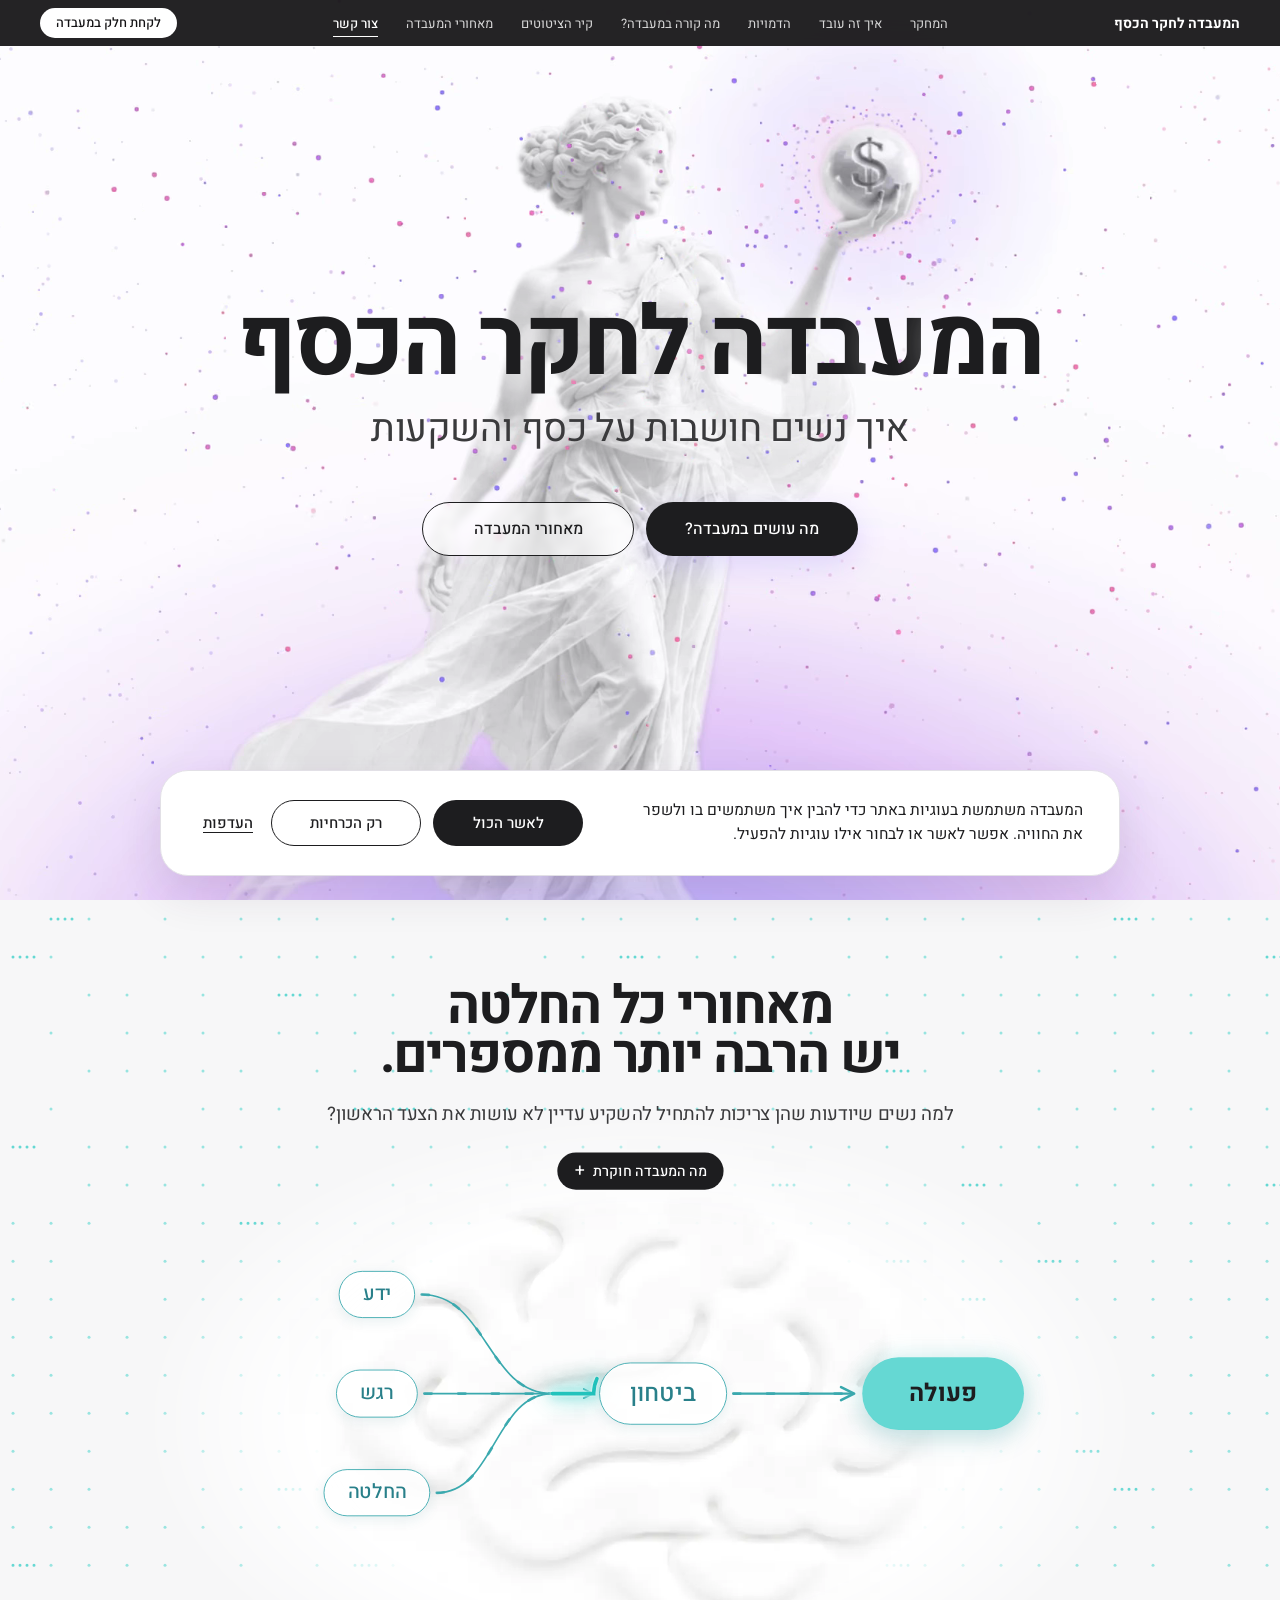
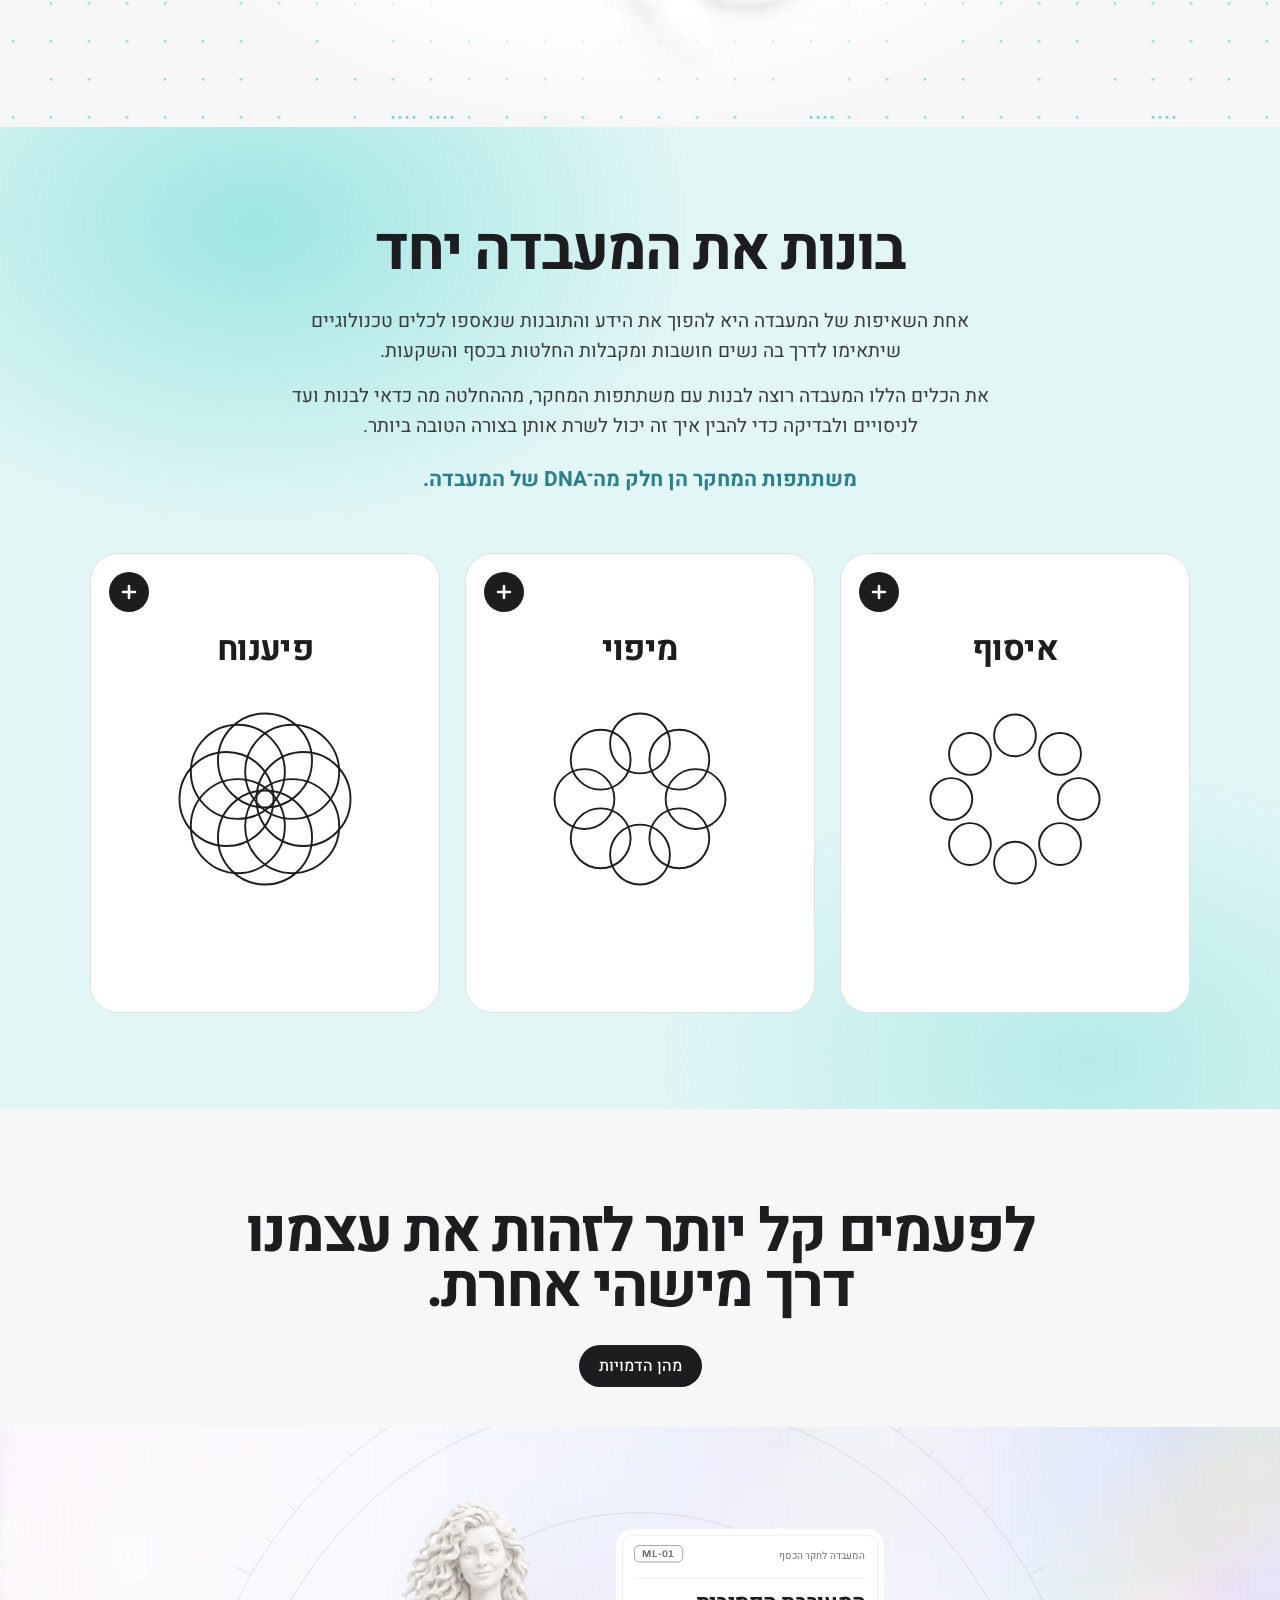
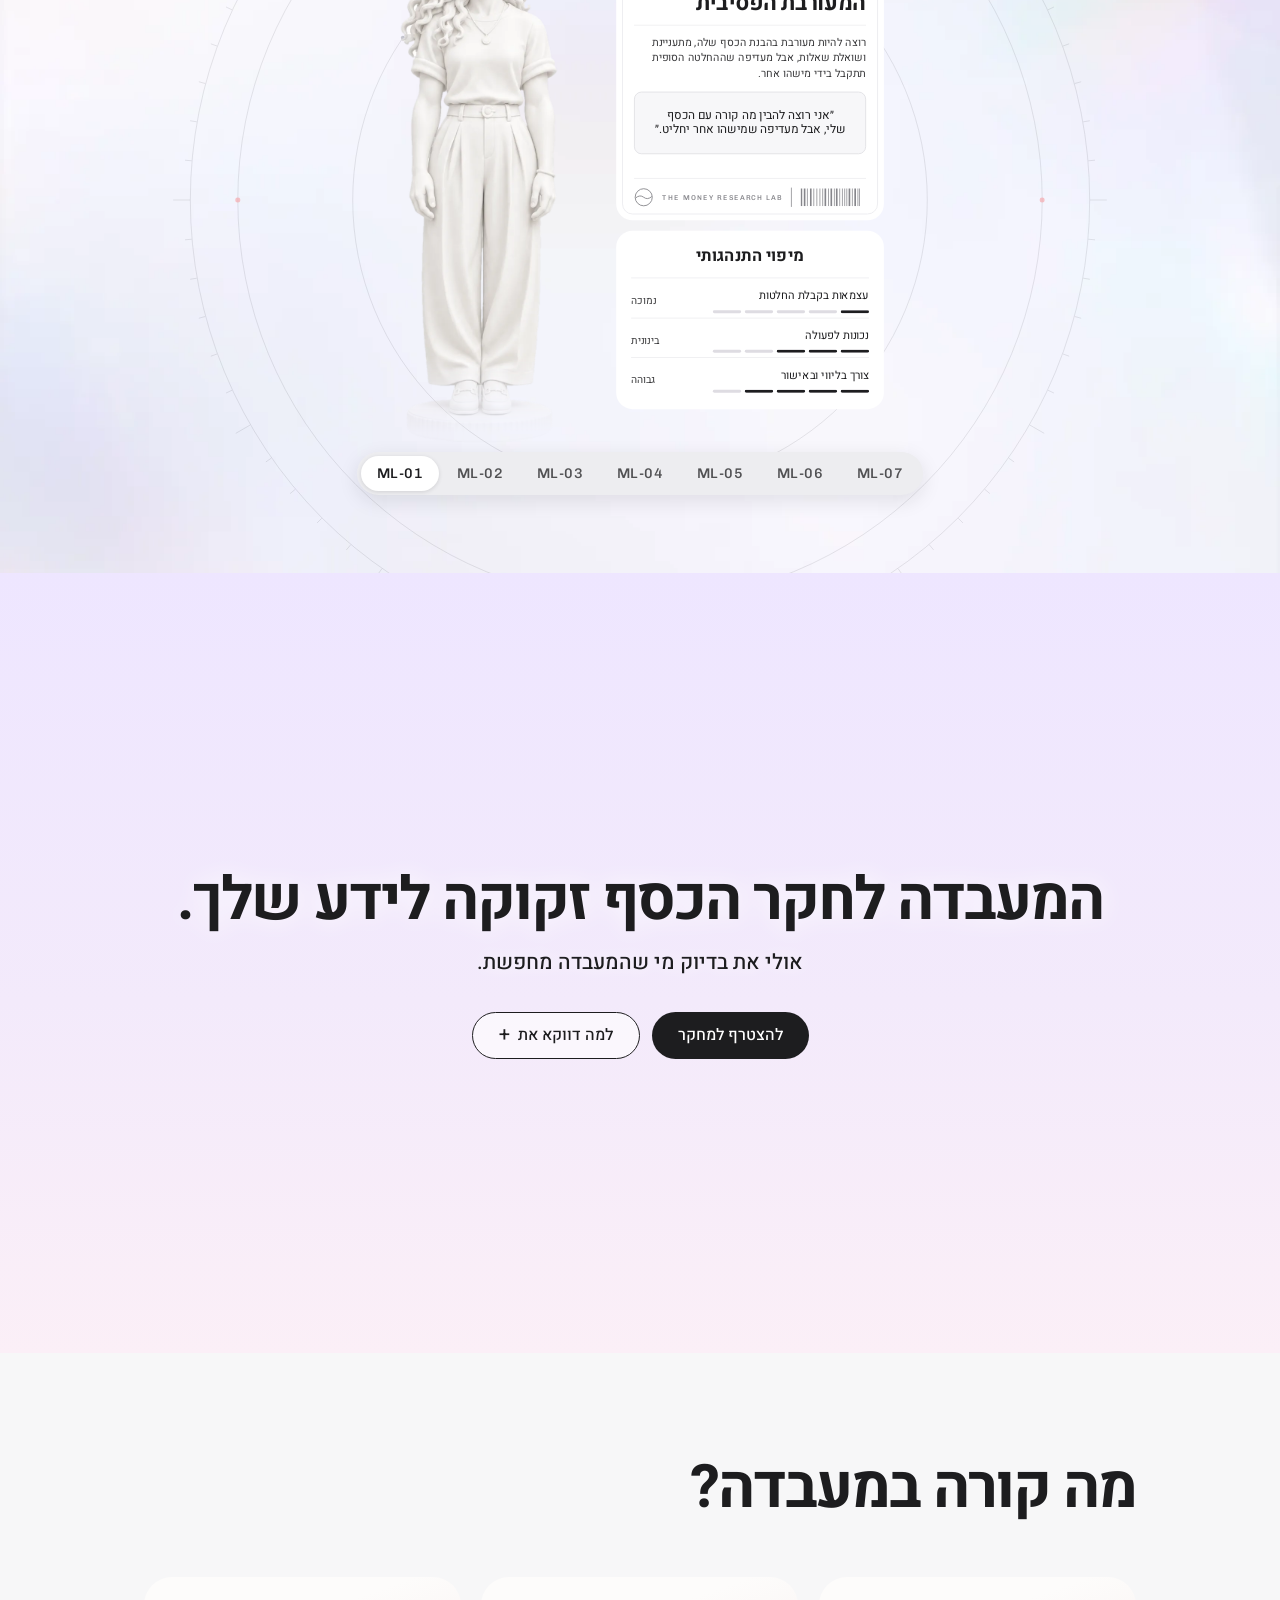
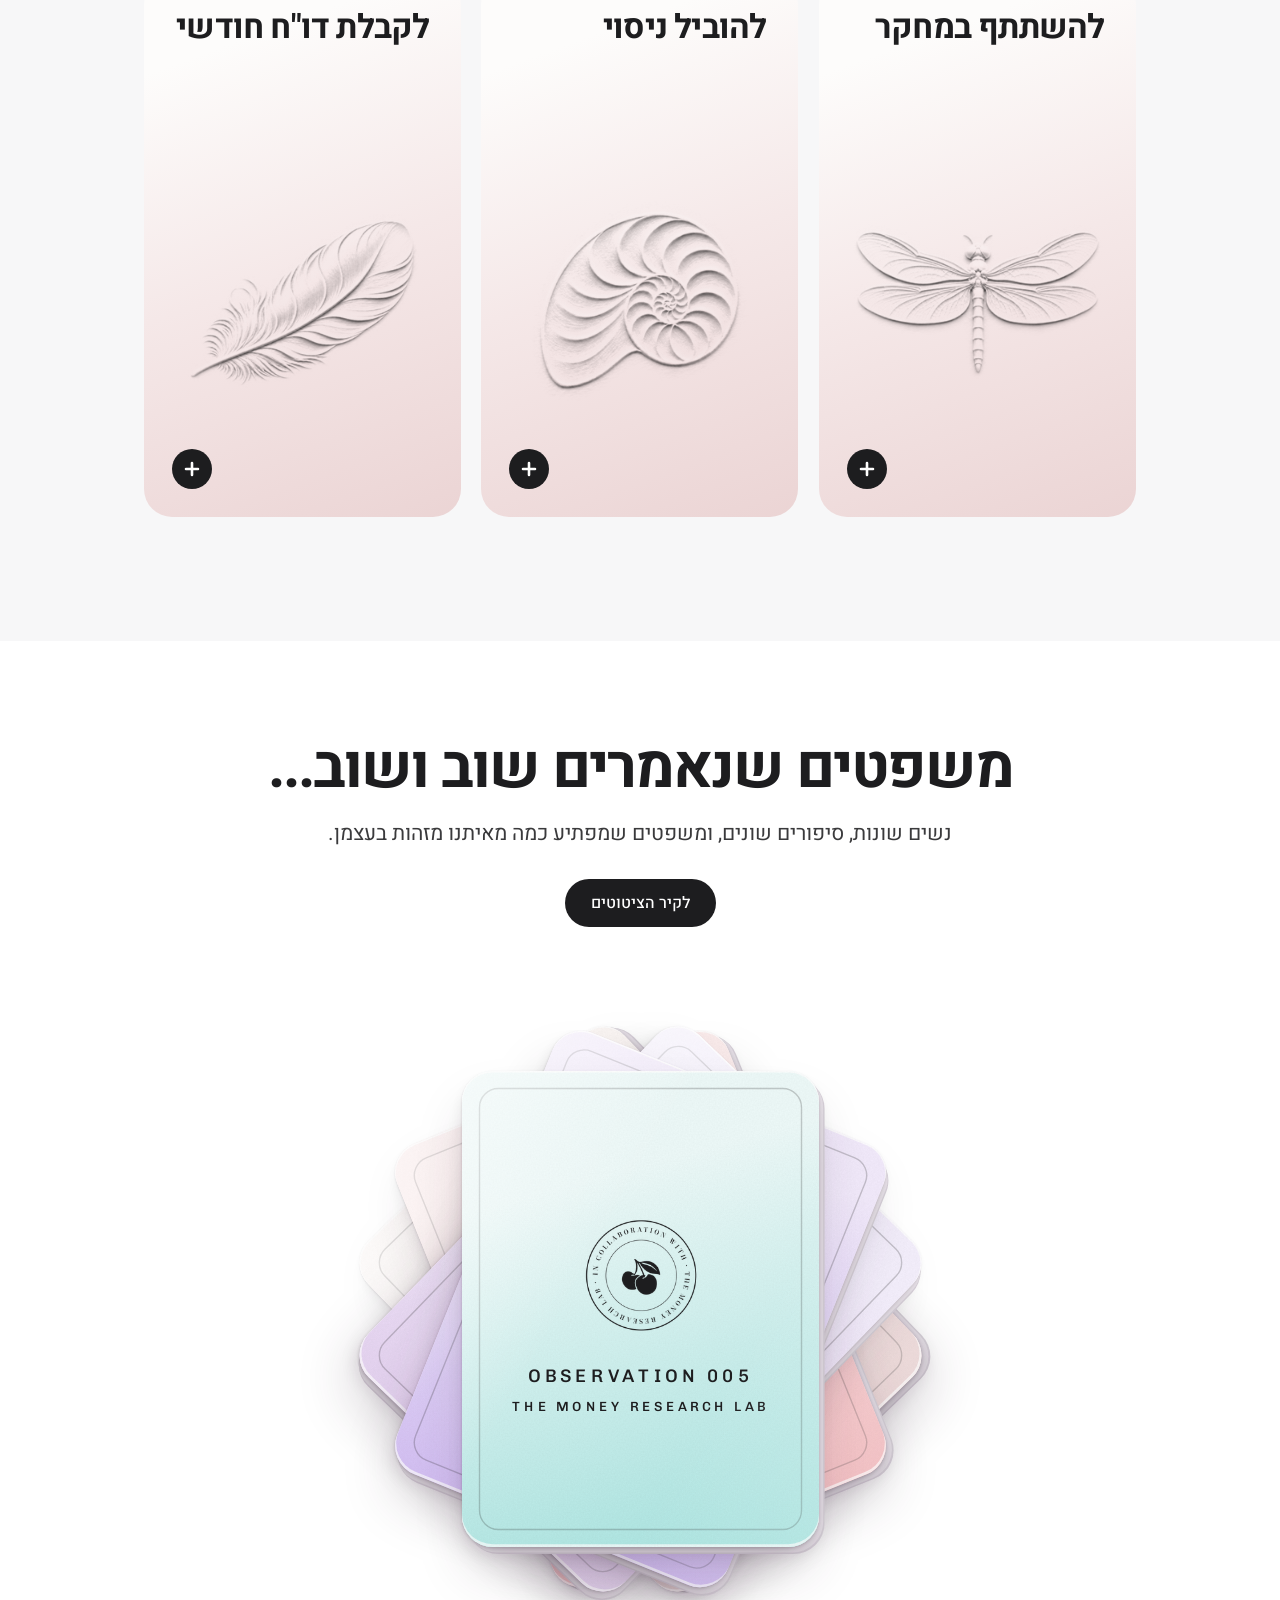
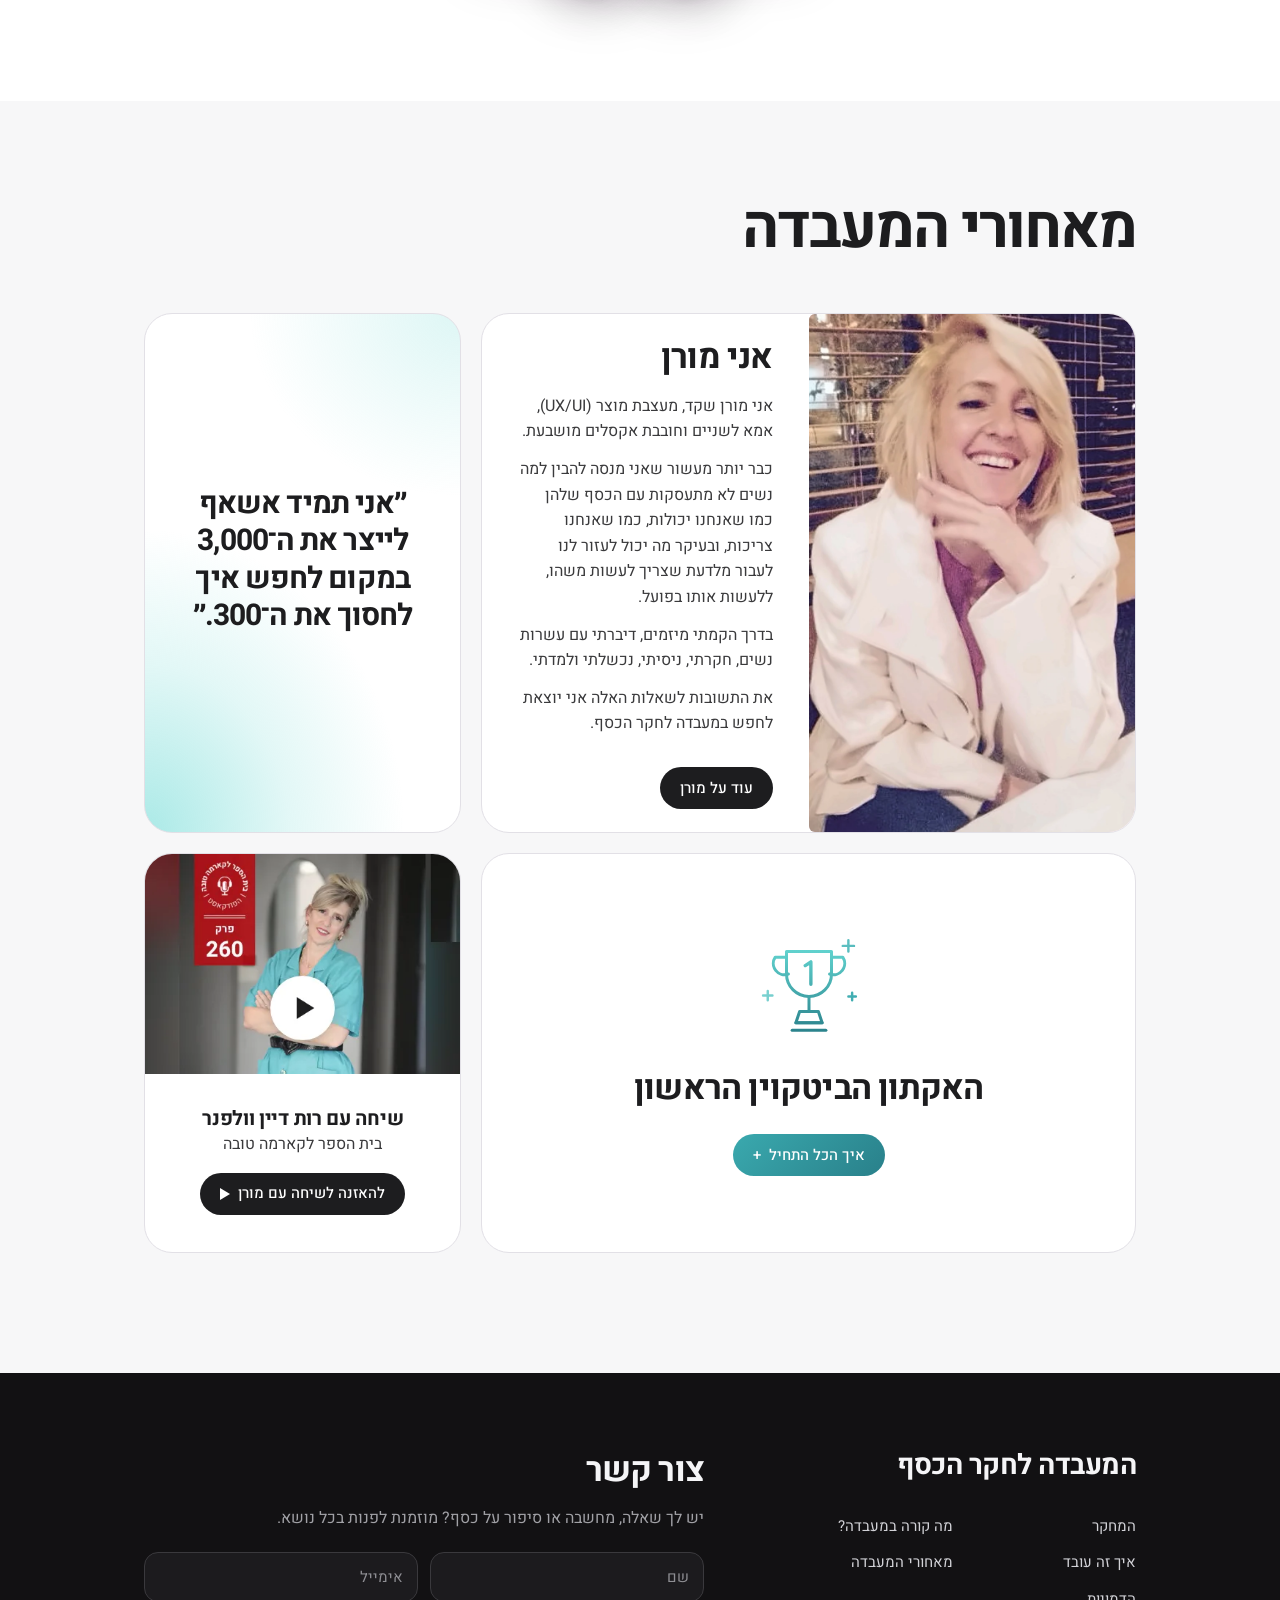
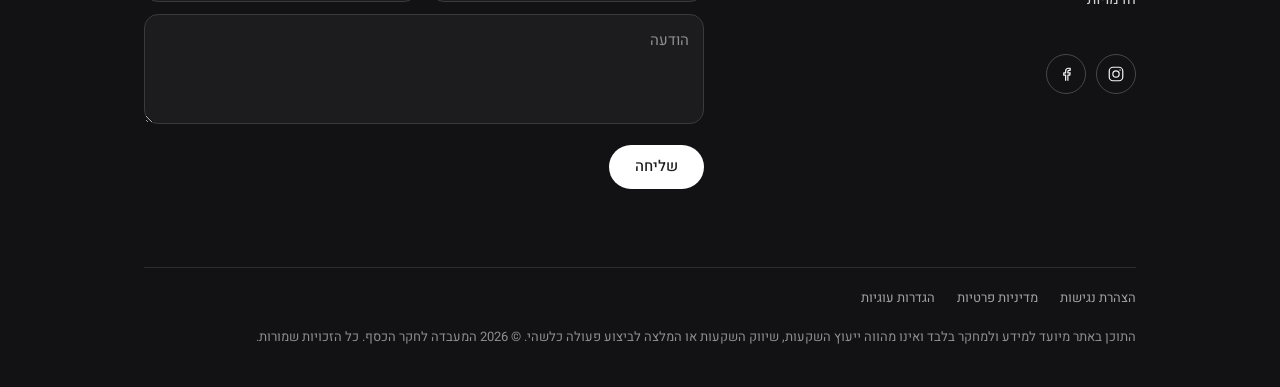
==== index.html @ 0f764ee3 "Add files via upload" ====
<!doctype html>
<html lang="he" dir="rtl">
<head>
<meta charset="utf-8">
<meta name="viewport" content="width=device-width, initial-scale=1, viewport-fit=cover">
<meta http-equiv="Content-Security-Policy" content="default-src 'self'; script-src 'self' https://www.googletagmanager.com; style-src 'self' 'unsafe-inline'; img-src 'self' data: https://www.googletagmanager.com https://*.google-analytics.com https://i.ytimg.com; font-src 'self'; media-src 'self'; connect-src 'self' https://*.google-analytics.com https://*.analytics.google.com https://www.googletagmanager.com https://docs.google.com https://*.sibforms.com https://firestore.googleapis.com; frame-src https://www.youtube-nocookie.com; form-action 'self' https://docs.google.com https://*.sibforms.com; base-uri 'self'; object-src 'none'">
<meta name="referrer" content="strict-origin-when-cross-origin">
<title>המעבדה לחקר הכסף | מחקר על נשים, כסף והחלטות השקעה</title>
<meta name="description" content="איך נשים חושבות על כסף והשקעות">

<link rel="canonical" href="https://cherrixlabs.com/">
<meta property="og:type" content="website">
<meta property="og:locale" content="he_IL">
<meta property="og:site_name" content="המעבדה לחקר הכסף">
<meta property="og:url" content="https://cherrixlabs.com/">
<meta property="og:title" content="המעבדה לחקר הכסף">
<meta property="og:description" content="איך נשים חושבות על כסף והשקעות">
<meta property="og:image" content="https://cherrixlabs.com/assets/img/og-image.jpg">
<meta property="og:image:width" content="1200">
<meta property="og:image:height" content="630">
<meta property="og:image:alt" content="פסל לבן מחזיק כדור עם סימן דולר, והכיתוב המעבדה לחקר הכסף">
<meta name="twitter:card" content="summary_large_image">
<meta name="theme-color" content="#121113">
<link rel="icon" href="/assets/img/favicon.svg" type="image/svg+xml">
<link rel="icon" href="/assets/img/favicon-32.png" sizes="32x32" type="image/png">
<link rel="apple-touch-icon" href="/assets/img/favicon-180.png">
<link rel="preload" href="/assets/fonts/heebo-hebrew-700-normal.woff2" as="font" type="font/woff2" crossorigin>
<link rel="preload" href="/assets/fonts/heebo-hebrew-400-normal.woff2" as="font" type="font/woff2" crossorigin>
<link rel="stylesheet" href="/assets/css/site.css?v=b6d96067">
<link rel="preload" as="image" href="/assets/img/hero-desktop-poster.webp" media="(min-width:900px)" fetchpriority="high">
<link rel="preload" as="image" href="/assets/img/hero-mobile-poster.webp" media="(max-width:899px)" fetchpriority="high">
<script type="application/ld+json">{"@context": "https://schema.org", "@graph": [{"@type": "Organization", "@id": "https://cherrixlabs.com/#org", "name": "המעבדה לחקר הכסף", "alternateName": "The Money Research Lab", "url": "https://cherrixlabs.com/", "logo": "https://cherrixlabs.com/assets/img/favicon-512.png", "founder": {"@type": "Person", "name": "מורן שקד"}, "sameAs": ["https://www.instagram.com/missm_moneylab", "https://www.facebook.com/moranshak"]}, {"@type": "WebSite", "@id": "https://cherrixlabs.com/#site", "url": "https://cherrixlabs.com/", "name": "המעבדה לחקר הכסף", "inLanguage": "he", "publisher": {"@id": "https://cherrixlabs.com/#org"}}]}</script>
</head>
<body data-page="home">
<a class="skip" href="#main">דילוג לתוכן</a>
<header class="site-header on-dark">
 <div class="in">
  <a class="logo" href="/">המעבדה לחקר הכסף</a>
  <nav aria-label="ניווט ראשי"><ul class="nav-links"><li><a href="/#story">המחקר</a></li><li><a href="/#process">איך זה עובד</a></li><li><a href="/#personas">הדמויות</a></li><li><a href="/#lab-now">מה קורה במעבדה?</a></li><li><a href="/quotes/">קיר הציטוטים</a></li><li><a href="/#founder">מאחורי המעבדה</a></li><li><a href="/#contact">צור קשר</a></li></ul></nav>
  <a class="nav-cta" href="/#research" data-dlglink="dlg-research" data-ev="research_open_header">לקחת חלק במעבדה</a>
  <button class="menu-btn" type="button" aria-expanded="false" aria-controls="mmenu" aria-label="פתיחת תפריט">
   <svg width="22" height="18" viewBox="0 0 22 18" aria-hidden="true"><path class="l1" d="M1 5h20" stroke="#fff" stroke-width="1.7" stroke-linecap="round"/><path class="l2" d="M1 13h13" stroke="#fff" stroke-width="1.7" stroke-linecap="round"/></svg>
  </button>
 </div>
</header>
<div class="mmenu on-dark" id="mmenu" aria-label="תפריט" hidden>
 <ul><li><a href="/#story">המחקר</a></li><li><a href="/#process">איך זה עובד</a></li><li><a href="/#personas">הדמויות</a></li><li><a href="/#lab-now">מה קורה במעבדה?</a></li><li><a href="/quotes/">קיר הציטוטים</a></li><li><a href="/#founder">מאחורי המעבדה</a></li><li><a href="/#contact">צור קשר</a></li></ul>
 <a class="btn" href="/#research" data-dlglink="dlg-research" data-ev="research_open_menu">לקחת חלק במעבדה</a>
</div>
<dialog class="pop tabm why one" id="dlg-whylab" aria-labelledby="whylab-h1">
 <div class="shell"><div class="card">
  <div class="lh" aria-hidden="true"></div>
  <button class="x" type="button" data-close aria-label="סגירה"><svg width="12" height="12" viewBox="0 0 12 12" aria-hidden="true"><path d="M1.5 1.5l9 9M10.5 1.5l-9 9" stroke="#1D1D1F" stroke-width="2" stroke-linecap="round"/></svg></button>
  <section class="st st1" data-why-st="1">
   <div class="hd"><div class="art" aria-hidden="true"><span class="halo"></span><img src="/assets/img/why-statue.webp" width="720" height="590" alt="" loading="lazy" decoding="async"><svg class="pt pt-d" aria-hidden="true" focusable="false" viewBox="0 0 820 250" width="820" height="250"><circle cx="391" cy="100" r="2.1" fill="#CD5DC3" fill-opacity="0.78"/><circle cx="392" cy="124" r="1.6" fill="#9B6BFF" fill-opacity="0.68"/><circle cx="318" cy="88" r="0.9" fill="#AF5ED8" fill-opacity="0.80"/><circle cx="398" cy="-37" r="1.2" fill="#E05CB5" fill-opacity="0.68"/><circle cx="370" cy="175" r="0.9" fill="#BA5ED1" fill-opacity="0.69"/><circle cx="325" cy="149" r="2.1" fill="#F15BA8" fill-opacity="0.59"/><circle cx="382" cy="96" r="2.1" fill="#AF5ED8" fill-opacity="0.46"/><circle cx="394" cy="59" r="0.9" fill="#BA5ED1" fill-opacity="0.81"/><circle cx="399" cy="-26" r="0.9" fill="#F15BA8" fill-opacity="0.79"/><circle cx="397" cy="174" r="0.9" fill="#AF5ED8" fill-opacity="0.75"/><circle cx="293" cy="41" r="2.1" fill="#BA5ED1" fill-opacity="0.63"/><circle cx="431" cy="-1" r="1.2" fill="#BA5ED1" fill-opacity="0.69"/><circle cx="487" cy="135" r="1.6" fill="#F15BA8" fill-opacity="0.74"/><circle cx="286" cy="3" r="2.1" fill="#F15BA8" fill-opacity="0.57"/><circle cx="389" cy="140" r="0.9" fill="#CD5DC3" fill-opacity="0.70"/><circle cx="428" cy="112" r="0.9" fill="#AF5ED8" fill-opacity="0.63"/><circle cx="461" cy="-14" r="1.6" fill="#F15BA8" fill-opacity="0.74"/><circle cx="309" cy="148" r="0.9" fill="#E05CB5" fill-opacity="0.39"/><circle cx="189" cy="24" r="0.9" fill="#E05CB5" fill-opacity="0.77"/><circle cx="440" cy="-17" r="0.9" fill="#CD5DC3" fill-opacity="0.83"/><circle cx="253" cy="112" r="2.1" fill="#AF5ED8" fill-opacity="0.45"/><circle cx="234" cy="110" r="1.6" fill="#AF5ED8" fill-opacity="0.47"/><circle cx="328" cy="106" r="2.1" fill="#AF5ED8" fill-opacity="0.40"/><circle cx="494" cy="104" r="0.9" fill="#F15BA8" fill-opacity="0.75"/><circle cx="324" cy="62" r="1.6" fill="#F15BA8" fill-opacity="0.85"/><circle cx="278" cy="66" r="2.1" fill="#9B6BFF" fill-opacity="0.74"/><circle cx="289" cy="132" r="0.9" fill="#9B6BFF" fill-opacity="0.79"/><circle cx="406" cy="196" r="1.2" fill="#9B6BFF" fill-opacity="0.50"/><circle cx="370" cy="134" r="2.1" fill="#AF5ED8" fill-opacity="0.41"/><circle cx="323" cy="160" r="1.2" fill="#E05CB5" fill-opacity="0.79"/><circle cx="342" cy="22" r="1.2" fill="#9B6BFF" fill-opacity="0.42"/><circle cx="275" cy="58" r="2.1" fill="#E05CB5" fill-opacity="0.48"/><circle cx="482" cy="145" r="0.9" fill="#9B6BFF" fill-opacity="0.43"/><circle cx="348" cy="96" r="1.6" fill="#CD5DC3" fill-opacity="0.62"/><circle cx="233" cy="9" r="2.1" fill="#9B6BFF" fill-opacity="0.65"/><circle cx="314" cy="111" r="0.9" fill="#F15BA8" fill-opacity="0.47"/><circle cx="295" cy="84" r="1.6" fill="#E05CB5" fill-opacity="0.46"/><circle cx="335" cy="58" r="1.2" fill="#9B6BFF" fill-opacity="0.35"/><circle cx="507" cy="43" r="0.9" fill="#F15BA8" fill-opacity="0.80"/><circle cx="482" cy="51" r="2.1" fill="#F15BA8" fill-opacity="0.50"/><circle cx="338" cy="91" r="2.1" fill="#F15BA8" fill-opacity="0.66"/><circle cx="372" cy="-46" r="2.1" fill="#BA5ED1" fill-opacity="0.48"/><circle cx="427" cy="55" r="1.6" fill="#9B6BFF" fill-opacity="0.52"/><circle cx="395" cy="-1" r="2.1" fill="#CD5DC3" fill-opacity="0.65"/><circle cx="368" cy="120" r="1.2" fill="#E05CB5" fill-opacity="0.80"/><circle cx="405" cy="124" r="1.6" fill="#BA5ED1" fill-opacity="0.64"/><circle cx="425" cy="62" r="1.6" fill="#9B6BFF" fill-opacity="0.66"/><circle cx="419" cy="79" r="0.9" fill="#CD5DC3" fill-opacity="0.55"/><circle cx="357" cy="92" r="1.2" fill="#E05CB5" fill-opacity="0.68"/><circle cx="245" cy="154" r="1.6" fill="#BA5ED1" fill-opacity="0.50"/><circle cx="400" cy="102" r="0.9" fill="#F15BA8" fill-opacity="0.36"/><circle cx="180" cy="133" r="0.9" fill="#E05CB5" fill-opacity="0.75"/><circle cx="395" cy="89" r="0.9" fill="#BA5ED1" fill-opacity="0.44"/><circle cx="358" cy="93" r="2.1" fill="#9B6BFF" fill-opacity="0.64"/><circle cx="422" cy="149" r="0.9" fill="#CD5DC3" fill-opacity="0.44"/><circle cx="317" cy="77" r="2.1" fill="#9B6BFF" fill-opacity="0.79"/><circle cx="405" cy="75" r="1.2" fill="#F15BA8" fill-opacity="0.74"/><circle cx="304" cy="71" r="1.6" fill="#9B6BFF" fill-opacity="0.55"/><circle cx="218" cy="131" r="1.2" fill="#AF5ED8" fill-opacity="0.70"/><circle cx="160" cy="93" r="1.6" fill="#E05CB5" fill-opacity="0.47"/><circle cx="292" cy="98" r="1.6" fill="#F15BA8" fill-opacity="0.66"/><circle cx="320" cy="84" r="2.1" fill="#AF5ED8" fill-opacity="0.60"/><circle cx="391" cy="49" r="1.6" fill="#E05CB5" fill-opacity="0.57"/><circle cx="184" cy="77" r="0.9" fill="#E05CB5" fill-opacity="0.44"/><circle cx="343" cy="93" r="2.1" fill="#9B6BFF" fill-opacity="0.63"/><circle cx="359" cy="115" r="1.6" fill="#AF5ED8" fill-opacity="0.83"/><circle cx="384" cy="46" r="0.9" fill="#BA5ED1" fill-opacity="0.61"/><circle cx="385" cy="85" r="2.1" fill="#9B6BFF" fill-opacity="0.81"/><circle cx="183" cy="28" r="1.6" fill="#CD5DC3" fill-opacity="0.73"/><circle cx="191" cy="148" r="2.1" fill="#BA5ED1" fill-opacity="0.67"/><circle cx="247" cy="-20" r="2.1" fill="#F15BA8" fill-opacity="0.74"/><circle cx="338" cy="-28" r="1.2" fill="#BA5ED1" fill-opacity="0.38"/><circle cx="429" cy="114" r="1.2" fill="#CD5DC3" fill-opacity="0.43"/><circle cx="382" cy="49" r="1.6" fill="#CD5DC3" fill-opacity="0.61"/><circle cx="495" cy="23" r="1.2" fill="#CD5DC3" fill-opacity="0.45"/><circle cx="301" cy="32" r="1.6" fill="#CD5DC3" fill-opacity="0.41"/><circle cx="247" cy="-6" r="0.9" fill="#9B6BFF" fill-opacity="0.49"/><circle cx="189" cy="57" r="1.2" fill="#9B6BFF" fill-opacity="0.42"/><circle cx="293" cy="-5" r="2.1" fill="#BA5ED1" fill-opacity="0.79"/><circle cx="401" cy="55" r="0.9" fill="#F15BA8" fill-opacity="0.53"/></svg><svg class="pt pt-m" aria-hidden="true" focusable="false" viewBox="0 0 390 210" width="390" height="210"><circle cx="201" cy="46" r="1.5" fill="#AF5ED8" fill-opacity="0.65"/><circle cx="180" cy="125" r="1.1" fill="#9B6BFF" fill-opacity="0.44"/><circle cx="115" cy="75" r="1.1" fill="#CD5DC3" fill-opacity="0.75"/><circle cx="205" cy="8" r="1.5" fill="#CD5DC3" fill-opacity="0.77"/><circle cx="209" cy="64" r="0.8" fill="#CD5DC3" fill-opacity="0.78"/><circle cx="82" cy="90" r="1.9" fill="#CD5DC3" fill-opacity="0.73"/><circle cx="286" cy="62" r="1.5" fill="#BA5ED1" fill-opacity="0.48"/><circle cx="172" cy="21" r="1.1" fill="#E05CB5" fill-opacity="0.50"/><circle cx="223" cy="53" r="1.1" fill="#BA5ED1" fill-opacity="0.48"/><circle cx="300" cy="76" r="1.1" fill="#9B6BFF" fill-opacity="0.49"/><circle cx="166" cy="59" r="1.5" fill="#AF5ED8" fill-opacity="0.70"/><circle cx="93" cy="113" r="1.9" fill="#AF5ED8" fill-opacity="0.41"/><circle cx="148" cy="73" r="1.5" fill="#AF5ED8" fill-opacity="0.52"/><circle cx="187" cy="73" r="1.1" fill="#E05CB5" fill-opacity="0.40"/><circle cx="118" cy="63" r="1.1" fill="#F15BA8" fill-opacity="0.57"/><circle cx="189" cy="87" r="0.8" fill="#BA5ED1" fill-opacity="0.36"/><circle cx="144" cy="68" r="1.1" fill="#CD5DC3" fill-opacity="0.71"/><circle cx="232" cy="66" r="1.1" fill="#AF5ED8" fill-opacity="0.70"/><circle cx="79" cy="38" r="1.9" fill="#F15BA8" fill-opacity="0.77"/><circle cx="218" cy="112" r="1.9" fill="#BA5ED1" fill-opacity="0.61"/><circle cx="266" cy="0" r="0.8" fill="#AF5ED8" fill-opacity="0.69"/><circle cx="169" cy="77" r="1.5" fill="#9B6BFF" fill-opacity="0.67"/><circle cx="160" cy="3" r="0.8" fill="#9B6BFF" fill-opacity="0.50"/><circle cx="75" cy="97" r="1.1" fill="#CD5DC3" fill-opacity="0.50"/><circle cx="130" cy="2" r="0.8" fill="#E05CB5" fill-opacity="0.81"/><circle cx="141" cy="45" r="1.5" fill="#9B6BFF" fill-opacity="0.43"/><circle cx="250" cy="3" r="1.5" fill="#BA5ED1" fill-opacity="0.35"/><circle cx="121" cy="38" r="0.8" fill="#F15BA8" fill-opacity="0.76"/><circle cx="184" cy="74" r="1.9" fill="#BA5ED1" fill-opacity="0.76"/><circle cx="92" cy="95" r="0.8" fill="#AF5ED8" fill-opacity="0.45"/><circle cx="150" cy="55" r="0.8" fill="#BA5ED1" fill-opacity="0.64"/><circle cx="140" cy="9" r="1.9" fill="#F15BA8" fill-opacity="0.45"/><circle cx="129" cy="75" r="0.8" fill="#9B6BFF" fill-opacity="0.55"/><circle cx="197" cy="17" r="1.9" fill="#CD5DC3" fill-opacity="0.51"/><circle cx="125" cy="90" r="1.9" fill="#E05CB5" fill-opacity="0.36"/><circle cx="254" cy="70" r="1.1" fill="#E05CB5" fill-opacity="0.76"/><circle cx="178" cy="49" r="1.1" fill="#E05CB5" fill-opacity="0.56"/><circle cx="77" cy="18" r="1.5" fill="#9B6BFF" fill-opacity="0.40"/><circle cx="213" cy="94" r="1.9" fill="#F15BA8" fill-opacity="0.52"/><circle cx="256" cy="57" r="1.9" fill="#F15BA8" fill-opacity="0.47"/><circle cx="83" cy="46" r="0.8" fill="#CD5DC3" fill-opacity="0.42"/><circle cx="196" cy="131" r="1.1" fill="#F15BA8" fill-opacity="0.46"/><circle cx="255" cy="48" r="1.5" fill="#F15BA8" fill-opacity="0.60"/><circle cx="104" cy="74" r="1.5" fill="#E05CB5" fill-opacity="0.52"/><circle cx="139" cy="53" r="0.8" fill="#E05CB5" fill-opacity="0.47"/><circle cx="309" cy="64" r="1.9" fill="#BA5ED1" fill-opacity="0.64"/><circle cx="229" cy="3" r="0.8" fill="#E05CB5" fill-opacity="0.37"/><circle cx="177" cy="-10" r="0.8" fill="#AF5ED8" fill-opacity="0.78"/><circle cx="76" cy="54" r="1.1" fill="#BA5ED1" fill-opacity="0.52"/><circle cx="112" cy="84" r="1.9" fill="#CD5DC3" fill-opacity="0.64"/><circle cx="199" cy="52" r="1.1" fill="#F15BA8" fill-opacity="0.39"/><circle cx="209" cy="109" r="1.5" fill="#E05CB5" fill-opacity="0.80"/><circle cx="110" cy="66" r="0.8" fill="#AF5ED8" fill-opacity="0.80"/><circle cx="151" cy="90" r="0.8" fill="#CD5DC3" fill-opacity="0.76"/><circle cx="128" cy="28" r="0.8" fill="#F15BA8" fill-opacity="0.69"/></svg></div><h2 id="whylab-h1" tabindex="-1">מה עושים <br class="mb">במעבדה?</h2></div>
   <div class="sc">
    <div class="wbody"><p>אנחנו חיות בעידן שיש בו אינסוף ידע ומידע על כסף והשקעות. אפשר לומר שאנחנו אפילו מוצפות ממנו.</p><p>אז אם הידע כבר נמצא בהישג יד, למה עדיין כל כך הרבה מאיתנו לא פועלות כשזה מגיע ללעשות משהו עם הכסף שלנו, למשל להשקיע אותו?</p><p>אולי הבעיה המרכזית היא כבר לא רק הידע, אלא הביטחון לעשות.</p><p class="rq">המעבדה לחקר הכסף קמה כדי לחקור שאלה אחת: למה נשים חכמות, משכילות ועצמאיות, שיודעות שהן צריכות לעשות משהו עם הכסף שלהן, עדיין לא עושות את הצעד הראשון?</p><p>כדי למצוא תשובות, המעבדה יוצאת לשטח ופוגשת כמה שיותר נשים. דרך השיחות איתן היא מנסה להבין מה קורה במחשבה וברגש, ואילו חסמים נמצאים בפער שבין הרצון לעשות משהו עם הכסף לבין העשייה בפועל.</p><p>אם נצליח לפרק את הפער הזה לגורמים, לזהות את החסמים ולקרוא להם בשם, נוכל להתחיל לפתח פתרונות וכלים שמתאימים למה שנשים באמת צריכות.</p><p>זוכרת איך Waze נעזרה בנהגים כדי למפות את הכבישים? המעבדה פועלת ברעיון דומה, רק שבמקום כבישים היא מנסה למפות את הדרכים שבהן נשים חושבות, מרגישות ומקבלות החלטות על כסף והשקעות.</p><p class="tr">וכאן את נכנסת לתמונה.</p><p>המעבדה צריכה את הפרופיל שלך. את הסיפור שלך, את השאלות, את ההתלבטויות, את מה שעוצר אותך וגם את מה שעובד בשבילך. בין אם כבר התחלת להשקיע ובין אם את עדיין יושבת על הגדר.</p><p>ככל שיותר נשים ישתפו, נוכל להכיר יותר נקודות מבט, לזהות דפוסים ולבחון רעיונות שיכולים להפוך בהמשך לכלים שיעזרו לנשים לעבור מלדעת שצריך לעשות, ללעשות בפועל.</p><p>ככל שיותר נשים יבנו לעצמן הון ויוכלו לבחור איך לחיות את חייהן, העולם יהיה מקום טוב יותר.</p><div class="endcta"><button class="btn btn-k" type="button" data-swap="dlg-research" data-ev="whylab_profile">לתרום את הפרופיל שלי</button></div></div>
   </div>
  </section>
 </div></div>
</dialog>
<dialog class="pop tabm cr me" id="dlg-credo" aria-labelledby="credo-h1">
 <div class="shell"><div class="card">
  <div class="lh" aria-hidden="true"></div>
  <button class="x" type="button" data-close aria-label="סגירה"><svg width="12" height="12" viewBox="0 0 12 12" aria-hidden="true"><path d="M1.5 1.5l9 9M10.5 1.5l-9 9" stroke="#1D1D1F" stroke-width="2" stroke-linecap="round"/></svg></button>
  <section class="st st1">
   <div class="hd"><div class="art" aria-hidden="true"><span class="halo"></span><svg class="pt pt-d" aria-hidden="true" focusable="false" viewBox="0 0 820 260" width="820" height="260"><circle cx="123" cy="76" r="2.1" fill="#98E4E0" fill-opacity="0.46"/><circle cx="115" cy="55" r="0.9" fill="#65D8D3" fill-opacity="0.61"/><circle cx="301" cy="119" r="1.2" fill="#98E4E0" fill-opacity="0.75"/><circle cx="194" cy="75" r="1.2" fill="#98E4E0" fill-opacity="0.52"/><circle cx="189" cy="127" r="0.9" fill="#4FC7C2" fill-opacity="0.52"/><circle cx="-8" cy="109" r="1.2" fill="#29808A" fill-opacity="0.50"/><circle cx="18" cy="102" r="1.6" fill="#29808A" fill-opacity="0.52"/><circle cx="260" cy="153" r="2.1" fill="#98E4E0" fill-opacity="0.56"/><circle cx="271" cy="27" r="2.1" fill="#65D8D3" fill-opacity="0.81"/><circle cx="176" cy="18" r="1.2" fill="#3AA9AE" fill-opacity="0.35"/><circle cx="309" cy="120" r="2.1" fill="#4FC7C2" fill-opacity="0.83"/><circle cx="54" cy="36" r="1.2" fill="#65D8D3" fill-opacity="0.72"/><circle cx="254" cy="95" r="1.6" fill="#4FC7C2" fill-opacity="0.52"/><circle cx="13" cy="105" r="1.2" fill="#65D8D3" fill-opacity="0.78"/><circle cx="288" cy="25" r="1.6" fill="#65D8D3" fill-opacity="0.76"/><circle cx="310" cy="44" r="0.9" fill="#65D8D3" fill-opacity="0.80"/><circle cx="211" cy="34" r="1.2" fill="#29808A" fill-opacity="0.64"/><circle cx="273" cy="63" r="0.9" fill="#29808A" fill-opacity="0.72"/><circle cx="325" cy="148" r="1.2" fill="#4FC7C2" fill-opacity="0.50"/><circle cx="192" cy="113" r="0.9" fill="#4FC7C2" fill-opacity="0.62"/><circle cx="8" cy="132" r="0.9" fill="#4FC7C2" fill-opacity="0.41"/><circle cx="141" cy="163" r="1.2" fill="#98E4E0" fill-opacity="0.84"/><circle cx="100" cy="131" r="2.1" fill="#65D8D3" fill-opacity="0.53"/><circle cx="112" cy="61" r="1.2" fill="#65D8D3" fill-opacity="0.62"/><circle cx="283" cy="44" r="0.9" fill="#3AA9AE" fill-opacity="0.47"/><circle cx="308" cy="50" r="1.6" fill="#3AA9AE" fill-opacity="0.76"/><circle cx="352" cy="81" r="0.9" fill="#29808A" fill-opacity="0.66"/><circle cx="254" cy="159" r="2.1" fill="#65D8D3" fill-opacity="0.73"/><circle cx="349" cy="63" r="1.2" fill="#98E4E0" fill-opacity="0.66"/><circle cx="21" cy="40" r="2.1" fill="#65D8D3" fill-opacity="0.59"/><circle cx="217" cy="173" r="0.9" fill="#65D8D3" fill-opacity="0.74"/><circle cx="34" cy="41" r="0.9" fill="#65D8D3" fill-opacity="0.37"/><circle cx="247" cy="103" r="2.1" fill="#65D8D3" fill-opacity="0.78"/><circle cx="352" cy="80" r="0.9" fill="#4FC7C2" fill-opacity="0.60"/><circle cx="194" cy="65" r="1.6" fill="#3AA9AE" fill-opacity="0.51"/><circle cx="236" cy="133" r="1.6" fill="#29808A" fill-opacity="0.67"/><circle cx="191" cy="43" r="1.6" fill="#98E4E0" fill-opacity="0.48"/><circle cx="349" cy="116" r="1.6" fill="#29808A" fill-opacity="0.41"/><circle cx="305" cy="109" r="0.9" fill="#29808A" fill-opacity="0.75"/><circle cx="111" cy="165" r="1.2" fill="#65D8D3" fill-opacity="0.54"/><circle cx="355" cy="74" r="2.1" fill="#65D8D3" fill-opacity="0.66"/><circle cx="291" cy="86" r="2.1" fill="#65D8D3" fill-opacity="0.54"/><circle cx="249" cy="108" r="2.1" fill="#98E4E0" fill-opacity="0.56"/><circle cx="305" cy="102" r="2.1" fill="#29808A" fill-opacity="0.36"/><circle cx="136" cy="105" r="1.2" fill="#4FC7C2" fill-opacity="0.49"/><circle cx="253" cy="152" r="0.9" fill="#29808A" fill-opacity="0.46"/><circle cx="201" cy="74" r="1.2" fill="#65D8D3" fill-opacity="0.82"/><circle cx="255" cy="75" r="1.6" fill="#4FC7C2" fill-opacity="0.75"/><circle cx="55" cy="162" r="1.6" fill="#65D8D3" fill-opacity="0.58"/><circle cx="82" cy="79" r="0.9" fill="#4FC7C2" fill-opacity="0.75"/><circle cx="73" cy="40" r="0.9" fill="#98E4E0" fill-opacity="0.63"/><circle cx="96" cy="37" r="0.9" fill="#4FC7C2" fill-opacity="0.71"/><circle cx="-2" cy="82" r="2.1" fill="#3AA9AE" fill-opacity="0.47"/><circle cx="165" cy="29" r="2.1" fill="#65D8D3" fill-opacity="0.61"/><circle cx="163" cy="123" r="0.9" fill="#29808A" fill-opacity="0.44"/><circle cx="-7" cy="71" r="0.9" fill="#98E4E0" fill-opacity="0.77"/><circle cx="298" cy="92" r="0.9" fill="#65D8D3" fill-opacity="0.77"/><circle cx="101" cy="59" r="2.1" fill="#98E4E0" fill-opacity="0.64"/><circle cx="164" cy="77" r="0.9" fill="#65D8D3" fill-opacity="0.85"/><circle cx="304" cy="116" r="1.2" fill="#65D8D3" fill-opacity="0.63"/><circle cx="55" cy="103" r="0.9" fill="#4FC7C2" fill-opacity="0.38"/><circle cx="99" cy="155" r="1.6" fill="#4FC7C2" fill-opacity="0.44"/><circle cx="172" cy="-2" r="0.9" fill="#3AA9AE" fill-opacity="0.85"/><circle cx="205" cy="92" r="1.2" fill="#29808A" fill-opacity="0.66"/><circle cx="317" cy="67" r="2.1" fill="#98E4E0" fill-opacity="0.53"/><circle cx="120" cy="97" r="2.1" fill="#98E4E0" fill-opacity="0.63"/><circle cx="130" cy="156" r="0.9" fill="#29808A" fill-opacity="0.60"/><circle cx="150" cy="134" r="2.1" fill="#3AA9AE" fill-opacity="0.56"/><circle cx="112" cy="57" r="2.1" fill="#3AA9AE" fill-opacity="0.67"/><circle cx="130" cy="118" r="1.2" fill="#3AA9AE" fill-opacity="0.40"/><circle cx="335" cy="103" r="2.1" fill="#4FC7C2" fill-opacity="0.83"/><circle cx="171" cy="13" r="1.2" fill="#3AA9AE" fill-opacity="0.48"/><circle cx="195" cy="132" r="1.2" fill="#3AA9AE" fill-opacity="0.64"/><circle cx="194" cy="185" r="1.6" fill="#3AA9AE" fill-opacity="0.78"/><circle cx="133" cy="100" r="1.6" fill="#29808A" fill-opacity="0.65"/><circle cx="297" cy="139" r="1.6" fill="#3AA9AE" fill-opacity="0.50"/><circle cx="144" cy="128" r="1.6" fill="#29808A" fill-opacity="0.75"/><circle cx="29" cy="125" r="1.2" fill="#3AA9AE" fill-opacity="0.63"/><circle cx="265" cy="178" r="1.2" fill="#98E4E0" fill-opacity="0.59"/><circle cx="136" cy="47" r="1.2" fill="#29808A" fill-opacity="0.85"/></svg><svg class="pt pt-m" aria-hidden="true" focusable="false" viewBox="0 0 390 230" width="390" height="230"><circle cx="80" cy="37" r="1.5" fill="#4FC7C2" fill-opacity="0.50"/><circle cx="76" cy="23" r="1.5" fill="#65D8D3" fill-opacity="0.74"/><circle cx="196" cy="64" r="1.5" fill="#65D8D3" fill-opacity="0.54"/><circle cx="129" cy="35" r="1.1" fill="#65D8D3" fill-opacity="0.67"/><circle cx="124" cy="71" r="1.5" fill="#29808A" fill-opacity="0.53"/><circle cx="-1" cy="58" r="1.5" fill="#4FC7C2" fill-opacity="0.70"/><circle cx="15" cy="54" r="1.9" fill="#65D8D3" fill-opacity="0.64"/><circle cx="169" cy="86" r="0.8" fill="#98E4E0" fill-opacity="0.48"/><circle cx="177" cy="6" r="1.9" fill="#98E4E0" fill-opacity="0.65"/><circle cx="116" cy="-0" r="1.5" fill="#3AA9AE" fill-opacity="0.53"/><circle cx="201" cy="65" r="1.5" fill="#98E4E0" fill-opacity="0.77"/><circle cx="38" cy="12" r="1.5" fill="#98E4E0" fill-opacity="0.74"/><circle cx="167" cy="50" r="0.8" fill="#65D8D3" fill-opacity="0.84"/><circle cx="13" cy="55" r="1.1" fill="#98E4E0" fill-opacity="0.60"/><circle cx="187" cy="4" r="1.5" fill="#3AA9AE" fill-opacity="0.51"/><circle cx="201" cy="17" r="1.9" fill="#65D8D3" fill-opacity="0.40"/><circle cx="138" cy="10" r="1.5" fill="#98E4E0" fill-opacity="0.69"/><circle cx="178" cy="29" r="1.1" fill="#29808A" fill-opacity="0.75"/><circle cx="210" cy="83" r="1.1" fill="#65D8D3" fill-opacity="0.52"/><circle cx="126" cy="62" r="1.1" fill="#4FC7C2" fill-opacity="0.58"/><circle cx="10" cy="73" r="1.1" fill="#65D8D3" fill-opacity="0.37"/><circle cx="94" cy="93" r="1.1" fill="#98E4E0" fill-opacity="0.75"/><circle cx="67" cy="72" r="1.1" fill="#98E4E0" fill-opacity="0.52"/><circle cx="74" cy="27" r="0.8" fill="#4FC7C2" fill-opacity="0.52"/><circle cx="185" cy="17" r="1.1" fill="#29808A" fill-opacity="0.50"/><circle cx="200" cy="20" r="1.5" fill="#29808A" fill-opacity="0.52"/><circle cx="228" cy="40" r="1.9" fill="#98E4E0" fill-opacity="0.56"/><circle cx="166" cy="90" r="1.9" fill="#65D8D3" fill-opacity="0.81"/><circle cx="226" cy="29" r="1.1" fill="#3AA9AE" fill-opacity="0.35"/><circle cx="17" cy="15" r="1.9" fill="#4FC7C2" fill-opacity="0.83"/><circle cx="142" cy="99" r="1.1" fill="#65D8D3" fill-opacity="0.72"/><circle cx="26" cy="15" r="1.5" fill="#4FC7C2" fill-opacity="0.52"/><circle cx="163" cy="55" r="1.1" fill="#65D8D3" fill-opacity="0.78"/><circle cx="228" cy="40" r="1.5" fill="#65D8D3" fill-opacity="0.76"/><circle cx="128" cy="29" r="0.8" fill="#65D8D3" fill-opacity="0.80"/><circle cx="155" cy="74" r="1.1" fill="#29808A" fill-opacity="0.64"/><circle cx="126" cy="15" r="0.8" fill="#29808A" fill-opacity="0.72"/><circle cx="226" cy="63" r="1.1" fill="#4FC7C2" fill-opacity="0.50"/><circle cx="199" cy="58" r="0.8" fill="#4FC7C2" fill-opacity="0.62"/><circle cx="75" cy="94" r="0.8" fill="#4FC7C2" fill-opacity="0.41"/><circle cx="230" cy="36" r="1.1" fill="#98E4E0" fill-opacity="0.84"/><circle cx="190" cy="44" r="1.9" fill="#65D8D3" fill-opacity="0.53"/><circle cx="163" cy="58" r="1.1" fill="#65D8D3" fill-opacity="0.62"/><circle cx="199" cy="54" r="0.8" fill="#3AA9AE" fill-opacity="0.47"/><circle cx="89" cy="56" r="1.5" fill="#3AA9AE" fill-opacity="0.76"/><circle cx="165" cy="86" r="0.8" fill="#29808A" fill-opacity="0.66"/><circle cx="134" cy="35" r="1.9" fill="#65D8D3" fill-opacity="0.73"/><circle cx="168" cy="36" r="1.1" fill="#98E4E0" fill-opacity="0.66"/><circle cx="39" cy="92" r="1.9" fill="#65D8D3" fill-opacity="0.59"/><circle cx="55" cy="39" r="0.8" fill="#65D8D3" fill-opacity="0.74"/><circle cx="50" cy="14" r="0.8" fill="#65D8D3" fill-opacity="0.37"/><circle cx="65" cy="12" r="1.9" fill="#65D8D3" fill-opacity="0.78"/><circle cx="3" cy="41" r="0.8" fill="#4FC7C2" fill-opacity="0.60"/><circle cx="108" cy="6" r="1.5" fill="#3AA9AE" fill-opacity="0.51"/><circle cx="107" cy="68" r="1.5" fill="#29808A" fill-opacity="0.67"/></svg><span class="ph"><img src="/assets/img/founder-me-circle.webp" width="336" height="336" alt=""></span></div><div class="kk">מאחורי המעבדה</div><h2 id="credo-h1" tabindex="-1">אני מורן</h2></div>
   <div class="sc"><div class="wbody"><p class="lead">אני מורן שקד, מעצבת מוצר (UX/UI), אמא לשניים וחובבת אקסלים מושבעת.</p><p>אני לא כלכלנית, לא פיננסיירית ולא יועצת השקעות, אבל כבר יותר מעשור שאני מנסה להבין למה נשים לא מתעסקות עם הכסף שלהן כמו שאנחנו יכולות, כמו שאנחנו צריכות.</p><p>הכול התחיל ב־2013&rlm;, כשהגעתי להאקתון הביטקוין הראשון בארץ. הייתי האישה היחידה בחדר, הצגתי רעיון וזכיתי עם הצוות שלי במקום הראשון. אבל הדבר שנשאר איתי מהאירוע הזה לא היה הפרס, אלא שאלה אחת:</p><blockquote class="pull" dir="rtl"><svg class="qm" width="40" height="30" viewBox="0 0 54 40" aria-hidden="true"><g fill="#98E4E0"><path d="M11 40a11 11 0 0 1-11-11C0 15 7 5 19 0l2 4C14 8 10 13 9 19a11 11 0 1 1 2 21z"/><path d="M40 40a11 11 0 0 1-11-11C29 15 36 5 48 0l2 4C43 8 39 13 38 19a11 11 0 1 1 2 21z"/></g></svg><span>איפה כל הנשים?</span></blockquote><p>מאז הקמתי את Miss Bitcoin, יזמתי את ״סוכריות פיננסיות״, ארגנתי סדנאות, דיברתי עם נשים, חקרתי, ניסיתי, נכשלתי ולמדתי.</p><p>אני מאמינה שכסף הוא הרבה יותר ממספר בחשבון הבנק. הוא האפשרות לבחור איך לחיות, מה לעשות, איפה לעבוד, מתי לעזוב ומה לבנות לעצמנו.</p><p class="big">אני קוראת לזה <em>״עסקי פתיחת האופציות״</em>.</p><blockquote class="pq" dir="rtl"><p>אני רוצה קודם לפתוח את האופציה,<br>אח״כ נראה מה נעשה איתה.</p></blockquote><p>אני רוצה שנשים יבנו לעצמן מספיק הון כדי שלא יצטרכו להישאר במקום שלא טוב להן, כדי שיוכלו להגשים חלומות, ובעיקר כדי שתהיה להן האפשרות לבחור.</p><p>אחרי יותר מעשור של שאלות, ניסיונות ומיזמים, הקמתי את המעבדה לחקר הכסף כדי להמשיך לחפש תשובות, אבל הפעם בצורה שיטתית, יחד עם הנשים שעבורן אני רוצה לבנות את הפתרונות.</p></div></div>
   <div class="foot"><a class="btn btn-k" href="/#founder" data-close data-ev="me_more">עוד עליי</a></div>
  </section>
 </div></div>
</dialog>
<main id="main">

<!-- 01 HERO · background video slot (final loops pending; poster is a placeholder rendered from the closed sketch) -->
<section class="hero" id="top" data-section="hero">
 <div class="bgv" data-video="hero" aria-hidden="true">
  <picture>
   <source media="(max-width:899px)" srcset="/assets/img/hero-mobile-poster.webp" width="1080" height="2340">
   <img src="/assets/img/hero-desktop-poster.webp" alt="" width="1920" height="1200" fetchpriority="high" decoding="async">
  </picture>
 </div>
 <div class="hero-text">
  <h1>המ<span class="ayin">ע</span>בדה לחקר הכסף</h1>
  <p>איך נשים חושבות על כסף והשקעות</p>
  <div class="hbtns"><button class="btn btn-k" type="button" data-open="dlg-whylab" aria-haspopup="dialog" data-ev="whylab_open_hero">מה עושים במעבדה?</button><button class="btn btn-gl" type="button" data-open="dlg-credo" aria-haspopup="dialog" data-ev="credo_open_hero">מאחורי המעבדה</button></div>
 </div>
</section>

<!-- 02 STORY -->
<section class="story" id="story" data-section="story" aria-labelledby="story-t">
 <div class="stage-wrap d" data-stage style="--w:1440;--h:930">
  <div class="stage">
   <img class="brain" src="/assets/img/story-brain.webp" alt="" width="1672" height="941" loading="lazy" decoding="async">
   <h2 class="h-sec" id="story-t">מאחורי כל החלטה<br>יש הרבה יותר ממספרים.</h2>
   <p class="sub">למה נשים שיודעות שהן צריכות להתחיל להשקיע עדיין לא עושות את הצעד הראשון?</p>
   <div class="pillrow"><button class="btn btn-k" type="button" data-open="dlg-story" aria-haspopup="dialog" data-ev="story_open">מה המעבדה חוקרת <span class="plus-i" aria-hidden="true">+</span></button></div>
   <div class="flow" data-flow="d" aria-label="ידע, רגש והחלטה מובילים לביטחון, וביטחון מוביל לפעולה" role="img">
    <svg class="flow-svg" width="1440" height="930" aria-hidden="true"></svg>
    <span class="tagp" data-k="know" style="left:424.4px;top:443.8px;font-size:22.3px;padding:9px 26px">ידע</span>
    <span class="tagp" data-k="feel" style="left:424.4px;top:555.3px;font-size:22.3px;padding:9px 26px">רגש</span>
    <span class="tagp" data-k="dec" style="left:424.4px;top:666.9px;font-size:22.3px;padding:9px 26px">החלטה</span>
    <span class="tagp" data-k="conf" style="left:745.9px;top:555.3px;font-size:27.6px;padding:13px 34px">ביטחון</span>
    <span class="tagp act" data-k="act" style="left:1060.9px;top:555.3px;font-size:27.6px;padding:20px 53px">פעולה</span>
   </div>
  </div>
 </div>
 <div class="stage-wrap m" data-stage data-max="1.25" style="--w:390;--h:790">
  <div class="stage">
   <img class="brain" src="/assets/img/story-brain-840.webp" alt="" width="840" height="473" loading="lazy" decoding="async">
   <h2 class="h-sec" aria-hidden="true">מאחורי כל החלטה<br>יש הרבה יותר ממספרים.</h2>
   <p class="sub" aria-hidden="true">למה נשים שיודעות שהן צריכות להתחיל להשקיע עדיין לא עושות את הצעד הראשון?</p>
   <div class="pillrow"><button class="btn btn-k" type="button" data-open="dlg-story" aria-haspopup="dialog">מה המעבדה חוקרת <span class="plus-i" aria-hidden="true">+</span></button></div>
   <div class="flow" data-flow="m" aria-hidden="true">
    <svg class="flow-svg" width="390" height="790"></svg>
    <span class="tagp" data-k="know" style="left:80px;top:330px;font-size:16px;padding:7px 20px">ידע</span>
    <span class="tagp" data-k="feel" style="left:195px;top:330px;font-size:16px;padding:7px 20px">רגש</span>
    <span class="tagp" data-k="dec" style="left:310px;top:330px;font-size:16px;padding:7px 20px">החלטה</span>
    <span class="tagp" data-k="conf" style="left:195px;top:505px;font-size:19px;padding:10px 26px">ביטחון</span>
    <span class="tagp act" data-k="act" style="left:195px;top:640px;font-size:19px;padding:12px 30px">פעולה</span>
   </div>
  </div>
 </div>
</section>

<!-- 03 PROCESS -->
<section class="process" id="process" data-section="process" aria-labelledby="process-t">
 <h2 class="h-sec" id="process-t">בונות את המעבדה יחד</h2>
 <div class="proc-intro"><p>אחת השאיפות של המעבדה היא להפוך את הידע והתובנות שנאספו לכלים טכנולוגיים שיתאימו לדרך בה נשים חושבות ומקבלות החלטות בכסף והשקעות.</p><p>את הכלים הללו המעבדה רוצה לבנות עם משתתפות המחקר, מההחלטה מה כדאי לבנות ועד לניסויים ולבדיקה כדי להבין איך זה יכול לשרת אותן בצורה הטובה ביותר.</p><p class="dna">משתתפות המחקר הן חלק מה־DNA של המעבדה.</p></div>
 <div class="proc-panel">
  <div class="proc-row" data-proc>
<article class="pcard" data-i="0">
 <button class="plus" type="button" aria-expanded="false" aria-controls="pb-0" aria-label="פתיחת איסוף"><svg viewBox="0 0 16 16" fill="none" stroke="#fff" stroke-width="2.6" stroke-linecap="round" aria-hidden="true"><path d="M8 2v12M2 8h12"/></svg></button>
 <svg class="ico" viewBox="0 0 200 200" fill="none" stroke="#1D1D1F" stroke-width="2" aria-hidden="true"><circle cx="100.0" cy="33.0" r="22"/><circle cx="147.4" cy="52.6" r="22"/><circle cx="167.0" cy="100.0" r="22"/><circle cx="147.4" cy="147.4" r="22"/><circle cx="100.0" cy="167.0" r="22"/><circle cx="52.6" cy="147.4" r="22"/><circle cx="33.0" cy="100.0" r="22"/><circle cx="52.6" cy="52.6" r="22"/></svg><h3>איסוף</h3>
 <div class="body" id="pb-0"><p>מתחילים במה שקורה בחיים: שאלות, התלבטויות, חסמים והחלטות. גם כאלה שנדחות שוב ושוב.</p><p>המעבדה יוצאת לשטח ופוגשת נשים. מדברת איתן, מקשיבה לא רק למה שהן אומרות, אלא גם לאיך הן אומרות את זה. שומעת את ההיסוס, רואה איפה משהו נתקע, ושואלת עוד שאלה כשצריך.</p><p>כי מחשבה שחוזרת אצל אחת יכולה להיות קצה חוט לעוד מאה אחרות.</p></div>
</article>
<article class="pcard" data-i="1">
 <button class="plus" type="button" aria-expanded="false" aria-controls="pb-1" aria-label="פתיחת מיפוי"><svg viewBox="0 0 16 16" fill="none" stroke="#fff" stroke-width="2.6" stroke-linecap="round" aria-hidden="true"><path d="M8 2v12M2 8h12"/></svg></button>
 <svg class="ico" viewBox="0 0 200 200" fill="none" stroke="#1D1D1F" stroke-width="2" aria-hidden="true"><circle cx="100.0" cy="41.5" r="31.5"/><circle cx="141.4" cy="58.6" r="31.5"/><circle cx="158.5" cy="100.0" r="31.5"/><circle cx="141.4" cy="141.4" r="31.5"/><circle cx="100.0" cy="158.5" r="31.5"/><circle cx="58.6" cy="141.4" r="31.5"/><circle cx="41.5" cy="100.0" r="31.5"/><circle cx="58.6" cy="58.6" r="31.5"/></svg><h3>מיפוי</h3>
 <div class="body" id="pb-1"><p>כשמתחילים לחבר את כל הנקודות, מתחילה להתקבל תמונה.</p><p>אילו חסמים חוזרים שוב ושוב? איפה נתקעות? מה משותף לאלה שעשו את הצעד הראשון, ומה קורה אצל אלה שנשארות על הגדר?</p><p>את כל אלה המעבדה ממפה ומתחילה לזהות את הדפוסים שנמצאים מתחת לפני השטח.</p></div>
</article>
<article class="pcard" data-i="2">
 <button class="plus" type="button" aria-expanded="false" aria-controls="pb-2" aria-label="פתיחת פיענוח"><svg viewBox="0 0 16 16" fill="none" stroke="#fff" stroke-width="2.6" stroke-linecap="round" aria-hidden="true"><path d="M8 2v12M2 8h12"/></svg></button>
 <svg class="ico" viewBox="0 0 200 200" fill="none" stroke="#1D1D1F" stroke-width="2" aria-hidden="true"><circle cx="100.0" cy="59.5" r="49.5"/><circle cx="128.6" cy="71.4" r="49.5"/><circle cx="140.5" cy="100.0" r="49.5"/><circle cx="128.6" cy="128.6" r="49.5"/><circle cx="100.0" cy="140.5" r="49.5"/><circle cx="71.4" cy="128.6" r="49.5"/><circle cx="59.5" cy="100.0" r="49.5"/><circle cx="71.4" cy="71.4" r="49.5"/></svg><h3>פיענוח</h3>
 <div class="body" id="pb-2"><p>איך מתרגמים את התובנות לפעולה?</p><p>לכל אחת מאיתנו יש מערכת הפעלה משלה בכל מה שקשור לכסף. דפוסי חשיבה, הרגלים וחסמים שמשפיעים על הדרך שבה אנחנו מקבלות החלטות.</p><p>המעבדה שואפת לתרגם את ההבנה של מערכת ההפעלה הזאת לכלים טכנולוגיים המותאמים לדרך שבה אנחנו מקבלות החלטות, במטרה לפתח מוצרים שמשרתים טוב יותר את האינטרסים הכלכליים שלנו. והפתרונות האלה לא ייבנו מאחורי דלתיים סגורות. המשתתפות יהיו חלק מהתהליך, יעזרו לבחון את הרעיונות, לתת משוב ולדייק את הכלים כך שיתאימו לצרכים שלהן באמת.</p></div>
</article>
  </div>
  <div class="dots" aria-hidden="true"><i class="on"></i><i></i><i></i></div>
 </div>
</section>

<!-- 04 PERSONAS -->
<section class="personas" id="personas" data-section="personas" aria-labelledby="personas-t">
 <h2 class="h-sec" id="personas-t">לפעמים קל יותר לזהות את עצמנו דרך מישהי אחרת.</h2>
 <div class="intro"><button class="btn btn-k" type="button" data-open="dlg-personas" aria-haspopup="dialog" data-ev="personas_intro">מהן הדמויות</button></div>
 <div class="pbig-wrap">
  <div class="stage-wrap" data-stage data-fit-h="170" style="--w:1376;--h:920">
   <div class="stage pbig">
    <svg class="geo" viewBox="0 0 1376 920" preserveAspectRatio="xMidYMid slice" aria-hidden="true" focusable="false">
<g class="rot r1" style="transform-origin:688px 460px"><circle cx="688" cy="460" r="345" stroke="#1D1D1F" stroke-opacity="0.12" fill="none" stroke-width="1"/><circle cx="972.7" cy="654.9" r="2.5" fill="#B9B9C2" fill-opacity=".8"/><circle cx="403.3" cy="265.1" r="2.5" fill="#B9B9C2" fill-opacity=".8"/></g>
<g class="rot r2" style="transform-origin:688px 460px"><circle cx="688" cy="460" r="483" stroke="#1D1D1F" stroke-opacity="0.12" fill="none" stroke-width="1"/><circle cx="1171" cy="460" r="3" fill="#F3A9AE" fill-opacity=".7"/><circle cx="205" cy="460" r="3" fill="#F3A9AE" fill-opacity=".7"/></g>
<g class="rot r3" style="transform-origin:688px 460px"><circle cx="688" cy="460" r="540" stroke="#1D1D1F" stroke-opacity="0.12" fill="none" stroke-width="1"/><g stroke="#1D1D1F" stroke-opacity="0.12" fill="none" stroke-width="1"><path d="M1228.5 460.0L1248.5 460.0"/><path d="M1226.4 507.1L1234.4 507.8"/><path d="M1220.3 553.9L1228.2 555.2"/><path d="M1210.1 599.9L1217.8 602.0"/><path d="M1195.9 644.9L1203.4 647.6"/><path d="M1177.9 688.4L1185.1 691.8"/><path d="M1156.1 730.2L1173.4 740.2"/><path d="M1130.8 770.0L1137.3 774.6"/><path d="M1102.0 807.4L1108.2 812.6"/><path d="M1070.2 842.2L1075.8 847.8"/><path d="M1035.4 874.0L1040.6 880.2"/><path d="M998.0 902.8L1002.6 909.3"/><path d="M958.2 928.1L968.2 945.4"/><path d="M916.4 949.9L919.8 957.1"/><path d="M872.9 967.9L875.6 975.4"/><path d="M827.9 982.1L830.0 989.8"/><path d="M781.9 992.3L783.2 1000.2"/><path d="M735.1 998.4L735.8 1006.4"/><path d="M688.0 1000.5L688.0 1020.5"/><path d="M640.9 998.4L640.2 1006.4"/><path d="M594.1 992.3L592.8 1000.2"/><path d="M548.1 982.1L546.0 989.8"/><path d="M503.1 967.9L500.4 975.4"/><path d="M459.6 949.9L456.2 957.1"/><path d="M417.8 928.1L407.8 945.4"/><path d="M378.0 902.8L373.4 909.3"/><path d="M340.6 874.0L335.4 880.2"/><path d="M305.8 842.2L300.2 847.8"/><path d="M274.0 807.4L267.8 812.6"/><path d="M245.2 770.0L238.7 774.6"/><path d="M219.9 730.2L202.6 740.2"/><path d="M198.1 688.4L190.9 691.8"/><path d="M180.1 644.9L172.6 647.6"/><path d="M165.9 599.9L158.2 602.0"/><path d="M155.7 553.9L147.8 555.2"/><path d="M149.6 507.1L141.6 507.8"/><path d="M147.5 460.0L127.5 460.0"/><path d="M149.6 412.9L141.6 412.2"/><path d="M155.7 366.1L147.8 364.8"/><path d="M165.9 320.1L158.2 318.0"/><path d="M180.1 275.1L172.6 272.4"/><path d="M198.1 231.6L190.9 228.2"/><path d="M219.9 189.7L202.6 179.7"/><path d="M245.2 150.0L238.7 145.4"/><path d="M274.0 112.6L267.8 107.4"/><path d="M305.8 77.8L300.2 72.2"/><path d="M340.6 46.0L335.4 39.8"/><path d="M378.0 17.2L373.4 10.7"/><path d="M417.7 -8.1L407.7 -25.4"/><path d="M459.6 -29.9L456.2 -37.1"/><path d="M503.1 -47.9L500.4 -55.4"/><path d="M548.1 -62.1L546.0 -69.8"/><path d="M594.1 -72.3L592.8 -80.2"/><path d="M640.9 -78.4L640.2 -86.4"/><path d="M688.0 -80.5L688.0 -100.5"/><path d="M735.1 -78.4L735.8 -86.4"/><path d="M781.9 -72.3L783.2 -80.2"/><path d="M827.9 -62.1L830.0 -69.8"/><path d="M872.9 -47.9L875.6 -55.4"/><path d="M916.4 -29.9L919.8 -37.1"/><path d="M958.2 -8.1L968.2 -25.4"/><path d="M998.0 17.2L1002.6 10.7"/><path d="M1035.4 46.0L1040.6 39.8"/><path d="M1070.2 77.8L1075.8 72.2"/><path d="M1102.0 112.6L1108.2 107.4"/><path d="M1130.8 150.0L1137.3 145.4"/><path d="M1156.1 189.7L1173.4 179.7"/><path d="M1177.9 231.6L1185.1 228.2"/><path d="M1195.9 275.1L1203.4 272.4"/><path d="M1210.1 320.1L1217.8 318.0"/><path d="M1220.3 366.1L1228.2 364.8"/><path d="M1226.4 412.9L1234.4 412.2"/></g></g>
</svg>
    <div class="pfig"><img src="/assets/img/persona-ml04.webp" alt="המעורבת הפסיבית: פסל לבן של אישה בעמידה" width="549" height="733" class="on" loading="lazy" decoding="async"><img src="/assets/img/persona-ml02.webp" alt="הסומכת החשדנית: פסל לבן של אישה בעמידה" width="549" height="733" loading="lazy" decoding="async"><img src="/assets/img/persona-ml03.webp" alt="הסטודנטית הנצחית: פסל לבן של אישה בעמידה" width="549" height="733" loading="lazy" decoding="async"><img src="/assets/img/persona-ml01.webp" alt="יושבת על הגדר: פסל לבן של אישה בעמידה" width="549" height="733" loading="lazy" decoding="async"><img src="/assets/img/persona-ml05.webp" alt="השמרנית הזהירה: פסל לבן של אישה בעמידה" width="549" height="733" loading="lazy" decoding="async"><img src="/assets/img/persona-ml06.webp" alt="הנועזת המחושבת: פסל לבן של אישה בעמידה" width="549" height="733" loading="lazy" decoding="async"><img src="/assets/img/persona-ml07.webp" alt="קופצת למים: פסל לבן של אישה בעמידה" width="549" height="733" loading="lazy" decoding="async"></div>
    <div class="pside" data-panels>
<div class="ppanel" role="tabpanel" id="pp-1" aria-labelledby="pt-1" data-i="0">
 <div class="pbox ptag"><div class="frame"></div><span class="ml">ML-01</span><span class="brandl">המעבדה לחקר הכסף</span>
  <div class="in ptxt"><div class="hl"></div><h3 class="name">המעורבת הפסיבית</h3><div class="hl"></div><p class="desc">רוצה להיות מעורבת בהבנת הכסף שלה, מתעניינת ושואלת שאלות, אבל מעדיפה שההחלטה הסופית תתקבל בידי מישהו אחר.</p>
   <p class="quote">״אני רוצה להבין מה קורה עם הכסף שלי, אבל מעדיפה שמישהו אחר יחליט.״</p>
   <div class="foot" aria-hidden="true"><svg width="26" height="26" viewBox="0 0 26 26"><circle cx="13" cy="13" r="11.5" fill="none" stroke="currentColor" stroke-width="1.2"/><path d="M2 14 Q8 9 13 13 T24 12" fill="none" stroke="currentColor" stroke-width="1.2"/></svg><span class="lab">THE MONEY RESEARCH LAB</span><span class="div"></span><svg width="80" height="24" viewBox="0 0 80 24" fill="currentColor"><rect x="0" y="0" width="2.2" height="24"/><rect x="4.3" y="0" width="2.2" height="24"/><rect x="8.5" y="0" width="1" height="24"/><rect x="12.6" y="0" width="2.2" height="24"/><rect x="17.3" y="0" width="1" height="24"/><rect x="21.4" y="0" width="1" height="24"/><rect x="25.5" y="0" width="1" height="24"/><rect x="29.3" y="0" width="1" height="24"/><rect x="32.2" y="0" width="2.2" height="24"/><rect x="37" y="0" width="1" height="24"/><rect x="40.2" y="0" width="2.2" height="24"/><rect x="44.8" y="0" width="1" height="24"/><rect x="47.5" y="0" width="2.2" height="24"/><rect x="52.2" y="0" width="1" height="24"/><rect x="55.6" y="0" width="1" height="24"/><rect x="58.9" y="0" width="1" height="24"/><rect x="61.7" y="0" width="1" height="24"/><rect x="64.6" y="0" width="2.2" height="24"/><rect x="69" y="0" width="1" height="24"/><rect x="72.3" y="0" width="2.2" height="24"/><rect x="76.6" y="0" width="1" height="24"/><rect x="78.9" y="0" width="1" height="24"/></svg></div>
  </div></div>
 <div class="pbox pmap"><div class="ptxt"><h3>מיפוי התנהגותי</h3><div class="mr"><span class="t">עצמאות בקבלת החלטות</span><span class="v">נמוכה</span><span class="bars" role="img" aria-label="1 מתוך 5"><i class="f"></i><i></i><i></i><i></i><i></i></span></div><div class="mr"><span class="t">נכונות לפעולה</span><span class="v">בינונית</span><span class="bars" role="img" aria-label="3 מתוך 5"><i class="f"></i><i class="f"></i><i class="f"></i><i></i><i></i></span></div><div class="mr"><span class="t">צורך בליווי ובאישור</span><span class="v">גבוהה</span><span class="bars" role="img" aria-label="4 מתוך 5"><i class="f"></i><i class="f"></i><i class="f"></i><i class="f"></i><i></i></span></div></div></div>
</div>
<div class="ppanel" role="tabpanel" id="pp-2" aria-labelledby="pt-2" data-i="1" hidden>
 <div class="pbox ptag"><div class="frame"></div><span class="ml">ML-02</span><span class="brandl">המעבדה לחקר הכסף</span>
  <div class="in ptxt"><div class="hl"></div><h3 class="name">הסומכת החשדנית</h3><div class="hl"></div><p class="desc">מוכנה להיעזר באחרים ולהקשיב להמלצות, אבל צריכה לבדוק את הפרטים בעצמה לפני שהיא נותנת אמון.</p>
   <p class="quote">״אני מוכנה להקשיב להמלצה. רק תנו לי לבדוק קודם על מה היא מבוססת.״</p>
   <div class="foot" aria-hidden="true"><svg width="26" height="26" viewBox="0 0 26 26"><circle cx="13" cy="13" r="11.5" fill="none" stroke="currentColor" stroke-width="1.2"/><path d="M2 14 Q8 9 13 13 T24 12" fill="none" stroke="currentColor" stroke-width="1.2"/></svg><span class="lab">THE MONEY RESEARCH LAB</span><span class="div"></span><svg width="80" height="24" viewBox="0 0 80 24" fill="currentColor"><rect x="0" y="0" width="2.2" height="24"/><rect x="4.3" y="0" width="2.2" height="24"/><rect x="8.5" y="0" width="1" height="24"/><rect x="12.6" y="0" width="2.2" height="24"/><rect x="17.3" y="0" width="1" height="24"/><rect x="21.4" y="0" width="1" height="24"/><rect x="25.5" y="0" width="1" height="24"/><rect x="29.3" y="0" width="1" height="24"/><rect x="32.2" y="0" width="2.2" height="24"/><rect x="37" y="0" width="1" height="24"/><rect x="40.2" y="0" width="2.2" height="24"/><rect x="44.8" y="0" width="1" height="24"/><rect x="47.5" y="0" width="2.2" height="24"/><rect x="52.2" y="0" width="1" height="24"/><rect x="55.6" y="0" width="1" height="24"/><rect x="58.9" y="0" width="1" height="24"/><rect x="61.7" y="0" width="1" height="24"/><rect x="64.6" y="0" width="2.2" height="24"/><rect x="69" y="0" width="1" height="24"/><rect x="72.3" y="0" width="2.2" height="24"/><rect x="76.6" y="0" width="1" height="24"/><rect x="78.9" y="0" width="1" height="24"/></svg></div>
  </div></div>
 <div class="pbox pmap"><div class="ptxt"><h3>מיפוי התנהגותי</h3><div class="mr"><span class="t">עצמאות בקבלת החלטות</span><span class="v">גבוהה</span><span class="bars" role="img" aria-label="4 מתוך 5"><i class="f"></i><i class="f"></i><i class="f"></i><i class="f"></i><i></i></span></div><div class="mr"><span class="t">נכונות לפעולה</span><span class="v">בינונית</span><span class="bars" role="img" aria-label="3 מתוך 5"><i class="f"></i><i class="f"></i><i class="f"></i><i></i><i></i></span></div><div class="mr"><span class="t">צורך בליווי ובאישור</span><span class="v">בינונית</span><span class="bars" role="img" aria-label="3 מתוך 5"><i class="f"></i><i class="f"></i><i class="f"></i><i></i><i></i></span></div></div></div>
</div>
<div class="ppanel" role="tabpanel" id="pp-3" aria-labelledby="pt-3" data-i="2" hidden>
 <div class="pbox ptag"><div class="frame"></div><span class="ml">ML-03</span><span class="brandl">המעבדה לחקר הכסף</span>
  <div class="in ptxt"><div class="hl"></div><h3 class="name">הסטודנטית הנצחית</h3><div class="hl"></div><p class="desc">לומדת, חוקרת ומשווה בלי סוף, אבל מתקשה להרגיש שהיא כבר יודעת מספיק כדי לעשות את הצעד הראשון.</p>
   <p class="quote">״אני רק רוצה להבין עוד כמה דברים, ואז אתחיל.״</p>
   <div class="foot" aria-hidden="true"><svg width="26" height="26" viewBox="0 0 26 26"><circle cx="13" cy="13" r="11.5" fill="none" stroke="currentColor" stroke-width="1.2"/><path d="M2 14 Q8 9 13 13 T24 12" fill="none" stroke="currentColor" stroke-width="1.2"/></svg><span class="lab">THE MONEY RESEARCH LAB</span><span class="div"></span><svg width="80" height="24" viewBox="0 0 80 24" fill="currentColor"><rect x="0" y="0" width="2.2" height="24"/><rect x="4.3" y="0" width="2.2" height="24"/><rect x="8.5" y="0" width="1" height="24"/><rect x="12.6" y="0" width="2.2" height="24"/><rect x="17.3" y="0" width="1" height="24"/><rect x="21.4" y="0" width="1" height="24"/><rect x="25.5" y="0" width="1" height="24"/><rect x="29.3" y="0" width="1" height="24"/><rect x="32.2" y="0" width="2.2" height="24"/><rect x="37" y="0" width="1" height="24"/><rect x="40.2" y="0" width="2.2" height="24"/><rect x="44.8" y="0" width="1" height="24"/><rect x="47.5" y="0" width="2.2" height="24"/><rect x="52.2" y="0" width="1" height="24"/><rect x="55.6" y="0" width="1" height="24"/><rect x="58.9" y="0" width="1" height="24"/><rect x="61.7" y="0" width="1" height="24"/><rect x="64.6" y="0" width="2.2" height="24"/><rect x="69" y="0" width="1" height="24"/><rect x="72.3" y="0" width="2.2" height="24"/><rect x="76.6" y="0" width="1" height="24"/><rect x="78.9" y="0" width="1" height="24"/></svg></div>
  </div></div>
 <div class="pbox pmap"><div class="ptxt"><h3>מיפוי התנהגותי</h3><div class="mr"><span class="t">עצמאות בקבלת החלטות</span><span class="v">בינונית</span><span class="bars" role="img" aria-label="3 מתוך 5"><i class="f"></i><i class="f"></i><i class="f"></i><i></i><i></i></span></div><div class="mr"><span class="t">נכונות לפעולה</span><span class="v">נמוכה</span><span class="bars" role="img" aria-label="1 מתוך 5"><i class="f"></i><i></i><i></i><i></i><i></i></span></div><div class="mr"><span class="t">צורך בליווי ובאישור</span><span class="v">גבוהה</span><span class="bars" role="img" aria-label="4 מתוך 5"><i class="f"></i><i class="f"></i><i class="f"></i><i class="f"></i><i></i></span></div></div></div>
</div>
<div class="ppanel" role="tabpanel" id="pp-4" aria-labelledby="pt-4" data-i="3" hidden>
 <div class="pbox ptag"><div class="frame"></div><span class="ml">ML-04</span><span class="brandl">המעבדה לחקר הכסף</span>
  <div class="in ptxt"><div class="hl"></div><h3 class="name">יושבת על הגדר</h3><div class="hl"></div><p class="desc">יודעת שכדאי לה להתחיל להשקיע, אבל דוחה את ההחלטה שוב ושוב, גם בלי לחקור או ללמוד באופן פעיל.</p>
   <p class="quote">״אני יודעת שאני צריכה לעשות עם זה משהו. פשוט עוד לא הגעתי לזה.״</p>
   <div class="foot" aria-hidden="true"><svg width="26" height="26" viewBox="0 0 26 26"><circle cx="13" cy="13" r="11.5" fill="none" stroke="currentColor" stroke-width="1.2"/><path d="M2 14 Q8 9 13 13 T24 12" fill="none" stroke="currentColor" stroke-width="1.2"/></svg><span class="lab">THE MONEY RESEARCH LAB</span><span class="div"></span><svg width="80" height="24" viewBox="0 0 80 24" fill="currentColor"><rect x="0" y="0" width="2.2" height="24"/><rect x="4.3" y="0" width="2.2" height="24"/><rect x="8.5" y="0" width="1" height="24"/><rect x="12.6" y="0" width="2.2" height="24"/><rect x="17.3" y="0" width="1" height="24"/><rect x="21.4" y="0" width="1" height="24"/><rect x="25.5" y="0" width="1" height="24"/><rect x="29.3" y="0" width="1" height="24"/><rect x="32.2" y="0" width="2.2" height="24"/><rect x="37" y="0" width="1" height="24"/><rect x="40.2" y="0" width="2.2" height="24"/><rect x="44.8" y="0" width="1" height="24"/><rect x="47.5" y="0" width="2.2" height="24"/><rect x="52.2" y="0" width="1" height="24"/><rect x="55.6" y="0" width="1" height="24"/><rect x="58.9" y="0" width="1" height="24"/><rect x="61.7" y="0" width="1" height="24"/><rect x="64.6" y="0" width="2.2" height="24"/><rect x="69" y="0" width="1" height="24"/><rect x="72.3" y="0" width="2.2" height="24"/><rect x="76.6" y="0" width="1" height="24"/><rect x="78.9" y="0" width="1" height="24"/></svg></div>
  </div></div>
 <div class="pbox pmap"><div class="ptxt"><h3>מיפוי התנהגותי</h3><div class="mr"><span class="t">עצמאות בקבלת החלטות</span><span class="v">נמוכה-בינונית</span><span class="bars" role="img" aria-label="2 מתוך 5"><i class="f"></i><i class="f"></i><i></i><i></i><i></i></span></div><div class="mr"><span class="t">נכונות לפעולה</span><span class="v">נמוכה</span><span class="bars" role="img" aria-label="1 מתוך 5"><i class="f"></i><i></i><i></i><i></i><i></i></span></div><div class="mr"><span class="t">צורך בליווי ובאישור</span><span class="v">בינונית</span><span class="bars" role="img" aria-label="3 מתוך 5"><i class="f"></i><i class="f"></i><i class="f"></i><i></i><i></i></span></div></div></div>
</div>
<div class="ppanel" role="tabpanel" id="pp-5" aria-labelledby="pt-5" data-i="4" hidden>
 <div class="pbox ptag"><div class="frame"></div><span class="ml">ML-05</span><span class="brandl">המעבדה לחקר הכסף</span>
  <div class="in ptxt"><div class="hl"></div><h3 class="name">השמרנית הזהירה</h3><div class="hl"></div><p class="desc">רוצה לקדם את הכסף שלה, אבל צריכה להבין מה עלול להשתבש ולהרגיש שיש לה בסיס יציב לפני שתפעל.</p>
   <p class="quote">״לפני שאני חושבת כמה אפשר להרוויח, אני רוצה להבין מה אני עלולה להפסיד.״</p>
   <div class="foot" aria-hidden="true"><svg width="26" height="26" viewBox="0 0 26 26"><circle cx="13" cy="13" r="11.5" fill="none" stroke="currentColor" stroke-width="1.2"/><path d="M2 14 Q8 9 13 13 T24 12" fill="none" stroke="currentColor" stroke-width="1.2"/></svg><span class="lab">THE MONEY RESEARCH LAB</span><span class="div"></span><svg width="80" height="24" viewBox="0 0 80 24" fill="currentColor"><rect x="0" y="0" width="2.2" height="24"/><rect x="4.3" y="0" width="2.2" height="24"/><rect x="8.5" y="0" width="1" height="24"/><rect x="12.6" y="0" width="2.2" height="24"/><rect x="17.3" y="0" width="1" height="24"/><rect x="21.4" y="0" width="1" height="24"/><rect x="25.5" y="0" width="1" height="24"/><rect x="29.3" y="0" width="1" height="24"/><rect x="32.2" y="0" width="2.2" height="24"/><rect x="37" y="0" width="1" height="24"/><rect x="40.2" y="0" width="2.2" height="24"/><rect x="44.8" y="0" width="1" height="24"/><rect x="47.5" y="0" width="2.2" height="24"/><rect x="52.2" y="0" width="1" height="24"/><rect x="55.6" y="0" width="1" height="24"/><rect x="58.9" y="0" width="1" height="24"/><rect x="61.7" y="0" width="1" height="24"/><rect x="64.6" y="0" width="2.2" height="24"/><rect x="69" y="0" width="1" height="24"/><rect x="72.3" y="0" width="2.2" height="24"/><rect x="76.6" y="0" width="1" height="24"/><rect x="78.9" y="0" width="1" height="24"/></svg></div>
  </div></div>
 <div class="pbox pmap"><div class="ptxt"><h3>מיפוי התנהגותי</h3><div class="mr"><span class="t">עצמאות בקבלת החלטות</span><span class="v">בינונית</span><span class="bars" role="img" aria-label="3 מתוך 5"><i class="f"></i><i class="f"></i><i class="f"></i><i></i><i></i></span></div><div class="mr"><span class="t">נכונות לפעולה</span><span class="v">נמוכה-בינונית</span><span class="bars" role="img" aria-label="2 מתוך 5"><i class="f"></i><i class="f"></i><i></i><i></i><i></i></span></div><div class="mr"><span class="t">צורך בליווי ובאישור</span><span class="v">גבוהה</span><span class="bars" role="img" aria-label="4 מתוך 5"><i class="f"></i><i class="f"></i><i class="f"></i><i class="f"></i><i></i></span></div></div></div>
</div>
<div class="ppanel" role="tabpanel" id="pp-6" aria-labelledby="pt-6" data-i="5" hidden>
 <div class="pbox ptag"><div class="frame"></div><span class="ml">ML-06</span><span class="brandl">המעבדה לחקר הכסף</span>
  <div class="in ptxt"><div class="hl"></div><h3 class="name">הנועזת המחושבת</h3><div class="hl"></div><p class="desc">בוחנת אפשרויות, מבינה את הסיכונים ומסוגלת לקבל החלטה גם כשהתמונה עדיין לא מושלמת.</p>
   <p class="quote">״אני לא צריכה לדעת בדיוק מה יקרה. אני צריכה להבין את הסיכון ולהחליט.״</p>
   <div class="foot" aria-hidden="true"><svg width="26" height="26" viewBox="0 0 26 26"><circle cx="13" cy="13" r="11.5" fill="none" stroke="currentColor" stroke-width="1.2"/><path d="M2 14 Q8 9 13 13 T24 12" fill="none" stroke="currentColor" stroke-width="1.2"/></svg><span class="lab">THE MONEY RESEARCH LAB</span><span class="div"></span><svg width="80" height="24" viewBox="0 0 80 24" fill="currentColor"><rect x="0" y="0" width="2.2" height="24"/><rect x="4.3" y="0" width="2.2" height="24"/><rect x="8.5" y="0" width="1" height="24"/><rect x="12.6" y="0" width="2.2" height="24"/><rect x="17.3" y="0" width="1" height="24"/><rect x="21.4" y="0" width="1" height="24"/><rect x="25.5" y="0" width="1" height="24"/><rect x="29.3" y="0" width="1" height="24"/><rect x="32.2" y="0" width="2.2" height="24"/><rect x="37" y="0" width="1" height="24"/><rect x="40.2" y="0" width="2.2" height="24"/><rect x="44.8" y="0" width="1" height="24"/><rect x="47.5" y="0" width="2.2" height="24"/><rect x="52.2" y="0" width="1" height="24"/><rect x="55.6" y="0" width="1" height="24"/><rect x="58.9" y="0" width="1" height="24"/><rect x="61.7" y="0" width="1" height="24"/><rect x="64.6" y="0" width="2.2" height="24"/><rect x="69" y="0" width="1" height="24"/><rect x="72.3" y="0" width="2.2" height="24"/><rect x="76.6" y="0" width="1" height="24"/><rect x="78.9" y="0" width="1" height="24"/></svg></div>
  </div></div>
 <div class="pbox pmap"><div class="ptxt"><h3>מיפוי התנהגותי</h3><div class="mr"><span class="t">עצמאות בקבלת החלטות</span><span class="v">גבוהה מאוד</span><span class="bars" role="img" aria-label="5 מתוך 5"><i class="f"></i><i class="f"></i><i class="f"></i><i class="f"></i><i class="f"></i></span></div><div class="mr"><span class="t">נכונות לפעולה</span><span class="v">גבוהה</span><span class="bars" role="img" aria-label="4 מתוך 5"><i class="f"></i><i class="f"></i><i class="f"></i><i class="f"></i><i></i></span></div><div class="mr"><span class="t">צורך בליווי ובאישור</span><span class="v">נמוכה-בינונית</span><span class="bars" role="img" aria-label="2 מתוך 5"><i class="f"></i><i class="f"></i><i></i><i></i><i></i></span></div></div></div>
</div>
<div class="ppanel" role="tabpanel" id="pp-7" aria-labelledby="pt-7" data-i="6" hidden>
 <div class="pbox ptag"><div class="frame"></div><span class="ml">ML-07</span><span class="brandl">המעבדה לחקר הכסף</span>
  <div class="in ptxt"><div class="hl"></div><h3 class="name">קופצת למים</h3><div class="hl"></div><p class="desc">מעדיפה להתחיל, להתנסות וללמוד תוך כדי תנועה, במקום להמתין עד שתרגיש שהיא יודעת הכול.</p>
   <p class="quote">״אני אתחיל בקטן. את מה שלא אדע, אלמד בדרך.״</p>
   <div class="foot" aria-hidden="true"><svg width="26" height="26" viewBox="0 0 26 26"><circle cx="13" cy="13" r="11.5" fill="none" stroke="currentColor" stroke-width="1.2"/><path d="M2 14 Q8 9 13 13 T24 12" fill="none" stroke="currentColor" stroke-width="1.2"/></svg><span class="lab">THE MONEY RESEARCH LAB</span><span class="div"></span><svg width="80" height="24" viewBox="0 0 80 24" fill="currentColor"><rect x="0" y="0" width="2.2" height="24"/><rect x="4.3" y="0" width="2.2" height="24"/><rect x="8.5" y="0" width="1" height="24"/><rect x="12.6" y="0" width="2.2" height="24"/><rect x="17.3" y="0" width="1" height="24"/><rect x="21.4" y="0" width="1" height="24"/><rect x="25.5" y="0" width="1" height="24"/><rect x="29.3" y="0" width="1" height="24"/><rect x="32.2" y="0" width="2.2" height="24"/><rect x="37" y="0" width="1" height="24"/><rect x="40.2" y="0" width="2.2" height="24"/><rect x="44.8" y="0" width="1" height="24"/><rect x="47.5" y="0" width="2.2" height="24"/><rect x="52.2" y="0" width="1" height="24"/><rect x="55.6" y="0" width="1" height="24"/><rect x="58.9" y="0" width="1" height="24"/><rect x="61.7" y="0" width="1" height="24"/><rect x="64.6" y="0" width="2.2" height="24"/><rect x="69" y="0" width="1" height="24"/><rect x="72.3" y="0" width="2.2" height="24"/><rect x="76.6" y="0" width="1" height="24"/><rect x="78.9" y="0" width="1" height="24"/></svg></div>
  </div></div>
 <div class="pbox pmap"><div class="ptxt"><h3>מיפוי התנהגותי</h3><div class="mr"><span class="t">עצמאות בקבלת החלטות</span><span class="v">גבוהה מאוד</span><span class="bars" role="img" aria-label="5 מתוך 5"><i class="f"></i><i class="f"></i><i class="f"></i><i class="f"></i><i class="f"></i></span></div><div class="mr"><span class="t">נכונות לפעולה</span><span class="v">גבוהה מאוד</span><span class="bars" role="img" aria-label="5 מתוך 5"><i class="f"></i><i class="f"></i><i class="f"></i><i class="f"></i><i class="f"></i></span></div><div class="mr"><span class="t">צורך בליווי ובאישור</span><span class="v">נמוכה</span><span class="bars" role="img" aria-label="1 מתוך 5"><i class="f"></i><i></i><i></i><i></i><i></i></span></div></div></div>
</div>
    </div>
   </div>
  </div>
 </div>
 <div class="pseg" role="tablist" aria-label="בחירת דמות" data-tabs><button type="button" role="tab" id="pt-1" aria-controls="pp-1" aria-selected="true" tabindex="0" aria-label="ML-01, המעורבת הפסיבית">ML-01</button><button type="button" role="tab" id="pt-2" aria-controls="pp-2" aria-selected="false" tabindex="-1" aria-label="ML-02, הסומכת החשדנית">ML-02</button><button type="button" role="tab" id="pt-3" aria-controls="pp-3" aria-selected="false" tabindex="-1" aria-label="ML-03, הסטודנטית הנצחית">ML-03</button><button type="button" role="tab" id="pt-4" aria-controls="pp-4" aria-selected="false" tabindex="-1" aria-label="ML-04, יושבת על הגדר">ML-04</button><button type="button" role="tab" id="pt-5" aria-controls="pp-5" aria-selected="false" tabindex="-1" aria-label="ML-05, השמרנית הזהירה">ML-05</button><button type="button" role="tab" id="pt-6" aria-controls="pp-6" aria-selected="false" tabindex="-1" aria-label="ML-06, הנועזת המחושבת">ML-06</button><button type="button" role="tab" id="pt-7" aria-controls="pp-7" aria-selected="false" tabindex="-1" aria-label="ML-07, קופצת למים">ML-07</button><span class="knob" aria-hidden="true"></span></div>
 <div class="pmob" data-pmob>
  <div class="pcardm">
   <svg class="geo" viewBox="0 0 358 560" preserveAspectRatio="xMidYMid slice" aria-hidden="true" focusable="false">
<g class="rot r1" style="transform-origin:179px 280px"><circle cx="179" cy="280" r="210" stroke="#1D1D1F" stroke-opacity="0.07" fill="none" stroke-width="1"/><circle cx="352.3" cy="398.6" r="2.5" fill="#B9B9C2" fill-opacity=".8"/><circle cx="5.7" cy="161.4" r="2.5" fill="#B9B9C2" fill-opacity=".8"/></g>
<g class="rot r2" style="transform-origin:179px 280px"><circle cx="179" cy="280" r="294" stroke="#1D1D1F" stroke-opacity="0.07" fill="none" stroke-width="1"/><circle cx="473" cy="280" r="3" fill="#F3A9AE" fill-opacity=".7"/><circle cx="-115" cy="280" r="3" fill="#F3A9AE" fill-opacity=".7"/></g>
<g class="rot r3" style="transform-origin:179px 280px"><circle cx="179" cy="280" r="329" stroke="#1D1D1F" stroke-opacity="0.07" fill="none" stroke-width="1"/><g stroke="#1D1D1F" stroke-opacity="0.07" fill="none" stroke-width="1"><path d="M508.5 280.0L528.5 280.0"/><path d="M507.2 308.7L515.2 309.4"/><path d="M503.5 337.2L511.4 338.6"/><path d="M497.3 365.3L505.0 367.4"/><path d="M488.6 392.7L496.1 395.4"/><path d="M477.6 419.3L484.9 422.6"/><path d="M464.4 444.8L481.7 454.8"/><path d="M448.9 469.0L455.5 473.6"/><path d="M431.4 491.8L437.5 496.9"/><path d="M412.0 513.0L417.6 518.6"/><path d="M390.8 532.4L395.9 538.5"/><path d="M368.0 549.9L372.6 556.5"/><path d="M343.8 565.4L353.8 582.7"/><path d="M318.3 578.6L321.6 585.9"/><path d="M291.7 589.6L294.4 597.1"/><path d="M264.3 598.3L266.4 606.0"/><path d="M236.2 604.5L237.6 612.4"/><path d="M207.7 608.2L208.4 616.2"/><path d="M179.0 609.5L179.0 629.5"/><path d="M150.3 608.2L149.6 616.2"/><path d="M121.8 604.5L120.4 612.4"/><path d="M93.7 598.3L91.6 606.0"/><path d="M66.3 589.6L63.6 597.1"/><path d="M39.7 578.6L36.4 585.9"/><path d="M14.3 565.4L4.3 582.7"/><path d="M-10.0 549.9L-14.6 556.5"/><path d="M-32.8 532.4L-37.9 538.5"/><path d="M-54.0 513.0L-59.6 518.6"/><path d="M-73.4 491.8L-79.5 496.9"/><path d="M-90.9 469.0L-97.5 473.6"/><path d="M-106.4 444.8L-123.7 454.8"/><path d="M-119.6 419.3L-126.9 422.6"/><path d="M-130.6 392.7L-138.1 395.4"/><path d="M-139.3 365.3L-147.0 367.4"/><path d="M-145.5 337.2L-153.4 338.6"/><path d="M-149.2 308.7L-157.2 309.4"/><path d="M-150.5 280.0L-170.5 280.0"/><path d="M-149.2 251.3L-157.2 250.6"/><path d="M-145.5 222.8L-153.4 221.4"/><path d="M-139.3 194.7L-147.0 192.6"/><path d="M-130.6 167.3L-138.1 164.6"/><path d="M-119.6 140.7L-126.9 137.4"/><path d="M-106.4 115.2L-123.7 105.2"/><path d="M-90.9 91.0L-97.5 86.4"/><path d="M-73.4 68.2L-79.5 63.1"/><path d="M-54.0 47.0L-59.6 41.4"/><path d="M-32.8 27.6L-37.9 21.5"/><path d="M-10.0 10.1L-14.6 3.5"/><path d="M14.2 -5.4L4.2 -22.7"/><path d="M39.7 -18.6L36.4 -25.9"/><path d="M66.3 -29.6L63.6 -37.1"/><path d="M93.7 -38.3L91.6 -46.0"/><path d="M121.8 -44.5L120.4 -52.4"/><path d="M150.3 -48.2L149.6 -56.2"/><path d="M179.0 -49.5L179.0 -69.5"/><path d="M207.7 -48.2L208.4 -56.2"/><path d="M236.2 -44.5L237.6 -52.4"/><path d="M264.3 -38.3L266.4 -46.0"/><path d="M291.7 -29.6L294.4 -37.1"/><path d="M318.3 -18.6L321.6 -25.9"/><path d="M343.8 -5.4L353.8 -22.7"/><path d="M368.0 10.1L372.6 3.5"/><path d="M390.8 27.6L395.9 21.5"/><path d="M412.0 47.0L417.6 41.4"/><path d="M431.4 68.2L437.5 63.1"/><path d="M448.9 91.0L455.5 86.4"/><path d="M464.4 115.2L481.7 105.2"/><path d="M477.6 140.7L484.9 137.4"/><path d="M488.6 167.3L496.1 164.6"/><path d="M497.3 194.7L505.0 192.6"/><path d="M503.5 222.8L511.4 221.4"/><path d="M507.2 251.3L515.2 250.6"/></g></g>
</svg>
   <div class="face">
    <span class="name" data-m="name">המעורבת הפסיבית</span><span class="ml" data-m="id">ML-01</span>
    <div class="figm"><img src="/assets/img/persona-ml04-600.webp" alt="" class="on" width="336" height="448" loading="lazy" decoding="async"><img src="/assets/img/persona-ml02-600.webp" alt="" width="336" height="448" loading="lazy" decoding="async"><img src="/assets/img/persona-ml03-600.webp" alt="" width="336" height="448" loading="lazy" decoding="async"><img src="/assets/img/persona-ml01-600.webp" alt="" width="336" height="448" loading="lazy" decoding="async"><img src="/assets/img/persona-ml05-600.webp" alt="" width="336" height="448" loading="lazy" decoding="async"><img src="/assets/img/persona-ml06-600.webp" alt="" width="336" height="448" loading="lazy" decoding="async"><img src="/assets/img/persona-ml07-600.webp" alt="" width="336" height="448" loading="lazy" decoding="async"></div>
    <button class="btn btn-k who" type="button" data-m="who" aria-expanded="false">מי היא <span class="plus-i" aria-hidden="true">+</span></button>
   </div>
   <div class="back" data-m="back" aria-hidden="true">
    <button class="x" type="button" data-m="flipback" aria-label="חזרה לדמות"><svg width="12" height="12" viewBox="0 0 12 12" aria-hidden="true"><path d="M1.5 1.5l9 9M10.5 1.5l-9 9" stroke="#1D1D1F" stroke-width="1.6" stroke-linecap="round"/></svg></button>
    <span class="ml" data-m="id2">ML-01</span>
    <div class="in" data-m="content"></div>
   </div>
  </div>
  <div class="parr"><button type="button" data-m="prev" aria-label="הדמות הקודמת"><svg viewBox="0 0 9 14" fill="none" stroke="currentColor" stroke-width="1.8" stroke-linecap="round" stroke-linejoin="round" aria-hidden="true"><path d="M7 1L1.5 7 7 13"/></svg></button><button type="button" data-m="next" aria-label="הדמות הבאה"><svg viewBox="0 0 9 14" fill="none" stroke="currentColor" stroke-width="1.8" stroke-linecap="round" stroke-linejoin="round" aria-hidden="true"><path d="M2 1l5.5 6L2 13"/></svg></button></div>
  <p class="vh" aria-live="polite" data-m="live"></p>
 </div>
 <script type="application/json" id="personas-data">[{"id": "ML-01", "name": "המעורבת הפסיבית"}, {"id": "ML-02", "name": "הסומכת החשדנית"}, {"id": "ML-03", "name": "הסטודנטית הנצחית"}, {"id": "ML-04", "name": "יושבת על הגדר"}, {"id": "ML-05", "name": "השמרנית הזהירה"}, {"id": "ML-06", "name": "הנועזת המחושבת"}, {"id": "ML-07", "name": "קופצת למים"}]</script>
</section>

<!-- 05 PARTICIPATION · background video slot (preview loop as placeholder; final loop and marble hand pending) -->
<section class="particip" id="participate" data-section="participation" aria-labelledby="part-t">
 <div class="bgv" data-video="participation" aria-hidden="true">
  <picture>
   <img src="/assets/img/participation-desktop-poster.webp" alt="" width="1920" height="1334" loading="lazy" decoding="async">
  </picture>
 </div>
 <div class="txt">
  <h2 class="h-sec" id="part-t">המעבדה לחקר הכסף זקוקה לידע שלך.</h2>
  <p class="sub">אולי את בדיוק מי שהמעבדה מחפשת.</p>
  <div class="ctas">
   <button class="btn btn-k" type="button" data-open="dlg-research" aria-haspopup="dialog" data-ev="cta_research_participation">להצטרף למחקר</button>
   <button class="btn btn-o" type="button" data-open="dlg-why" aria-haspopup="dialog" data-ev="participation_why">למה דווקא את <span class="plus-i" aria-hidden="true">+</span></button>
  </div>
 </div>
</section>

<!-- 06 LAB NOW -->
<section class="labnow" id="lab-now" data-section="labnow" aria-labelledby="lab-t">
 <h2 class="h-sec" id="lab-t"><span class="grad-text">מה קורה במעבדה?</span></h2>
 <div class="car" data-car tabindex="0" aria-label="שלוש דרכים להצטרף">
<article class="lcard" aria-label="להשתתף במחקר" style="--bw:300px;--bh:200px;--bn:300;--hn:200">
 <h3>להשתתף במחקר</h3>
 <img class="obj" src="/assets/img/labnow-dragonfly.webp" srcset="/assets/img/labnow-dragonfly.webp 1x, /assets/img/labnow-dragonfly@2x.webp 2x" alt="" width="300" height="200" loading="lazy" decoding="async">
 <button class="plus" type="button" data-open="dlg-research" data-ev="labnow_open_research" aria-haspopup="dialog" aria-label="פתיחת להשתתף במחקר"><svg viewBox="0 0 16 16" fill="none" stroke="#fff" stroke-width="2.6" stroke-linecap="round" aria-hidden="true"><path d="M8 2v12M2 8h12"/></svg></button>
</article>
<article class="lcard" aria-label="להוביל ניסוי" style="--bw:257px;--bh:238px;--bn:257;--hn:238">
 <h3>להוביל ניסוי</h3>
 <img class="obj" src="/assets/img/labnow-shell.webp" srcset="/assets/img/labnow-shell.webp 1x, /assets/img/labnow-shell@2x.webp 2x" alt="" width="257" height="238" loading="lazy" decoding="async">
 <button class="plus" type="button" data-open="dlg-experiment" data-ev="labnow_open_experiment" aria-haspopup="dialog" aria-label="פתיחת להוביל ניסוי"><svg viewBox="0 0 16 16" fill="none" stroke="#fff" stroke-width="2.6" stroke-linecap="round" aria-hidden="true"><path d="M8 2v12M2 8h12"/></svg></button>
</article>
<article class="lcard" aria-label="לקבלת דו"ח חודשי" style="--bw:281px;--bh:206px;--bn:281;--hn:206">
 <h3>לקבלת דו"ח חודשי</h3>
 <img class="obj" src="/assets/img/labnow-feather.webp" srcset="/assets/img/labnow-feather.webp 1x, /assets/img/labnow-feather@2x.webp 2x" alt="" width="281" height="206" loading="lazy" decoding="async">
 <button class="plus" type="button" data-open="dlg-report" data-ev="labnow_open_report" aria-haspopup="dialog" aria-label="פתיחת לקבלת דו"ח חודשי"><svg viewBox="0 0 16 16" fill="none" stroke="#fff" stroke-width="2.6" stroke-linecap="round" aria-hidden="true"><path d="M8 2v12M2 8h12"/></svg></button>
</article>
 </div>
 <div class="car-nav"><div class="arrows"><button class="arr" type="button" data-car-next aria-label="הבא"><svg viewBox="0 0 9 14" fill="none" stroke="currentColor" stroke-width="1.8" stroke-linecap="round" stroke-linejoin="round" aria-hidden="true"><path d="M7 1L1.5 7 7 13"/></svg></button><button class="arr" type="button" data-car-prev aria-label="הקודם"><svg viewBox="0 0 9 14" fill="none" stroke="currentColor" stroke-width="1.8" stroke-linecap="round" stroke-linejoin="round" aria-hidden="true"><path d="M2 1l5.5 6L2 13"/></svg></button></div></div>
</section>

<!-- 07 QUOTES GATEWAY -->
<section class="qfan" id="quotes" data-section="quotes" aria-labelledby="qf-t">
 <div class="txt">
  <h2 class="h-sec" id="qf-t">משפטים שנאמרים שוב ושוב...</h2>
  <p class="sub">נשים שונות, סיפורים שונים, ומשפטים שמפתיע כמה מאיתנו מזהות בעצמן.</p>
  <a class="btn btn-k" href="/quotes/" data-ev="quotes_open_home">לקיר הציטוטים</a>
 </div>
 <div class="fan" aria-hidden="true"><div class="qcard" style="transform:rotate(-44deg);z-index:0"><div class="face" style="background:linear-gradient(165deg,#FDF8F6 0%,#FDF8F6 25%,#EBD4D4 100%)"><div class="fr"></div><img class="lg" src="/assets/img/lab-logo-black.png" alt="" width="84" height="84" loading="lazy"><div class="ob">OBSERVATION 001</div><div class="tl">THE MONEY RESEARCH LAB</div><div class="nz"></div><div class="gl"></div></div></div><div class="qcard" style="transform:rotate(-22deg);z-index:1"><div class="face" style="background:linear-gradient(165deg,#FCEDED 0%,#FCEDED 25%,#F3B8BC 100%)"><div class="fr"></div><img class="lg" src="/assets/img/lab-logo-black.png" alt="" width="84" height="84" loading="lazy"><div class="ob">OBSERVATION 002</div><div class="tl">THE MONEY RESEARCH LAB</div><div class="nz"></div><div class="gl"></div></div></div><div class="qcard" style="transform:rotate(44deg);z-index:2"><div class="face" style="background:linear-gradient(165deg,#F5F0FD 0%,#F5F0FD 25%,#E3CDEF 100%)"><div class="fr"></div><img class="lg" src="/assets/img/lab-logo-black.png" alt="" width="84" height="84" loading="lazy"><div class="ob">OBSERVATION 003</div><div class="tl">THE MONEY RESEARCH LAB</div><div class="nz"></div><div class="gl"></div></div></div><div class="qcard" style="transform:rotate(22deg);z-index:3"><div class="face" style="background:linear-gradient(165deg,#F3EBFC 0%,#F3EBFC 25%,#CDB6F2 100%)"><div class="fr"></div><img class="lg" src="/assets/img/lab-logo-black.png" alt="" width="84" height="84" loading="lazy"><div class="ob">OBSERVATION 004</div><div class="tl">THE MONEY RESEARCH LAB</div><div class="nz"></div><div class="gl"></div></div></div><div class="qcard" style="transform:rotate(0deg);z-index:4"><div class="face" style="background:linear-gradient(165deg,#EEFAF9 0%,#EEFAF9 25%,#A8E5E1 100%)"><div class="fr"></div><img class="lg" src="/assets/img/lab-logo-black.png" alt="" width="84" height="84" loading="lazy"><div class="ob">OBSERVATION 005</div><div class="tl">THE MONEY RESEARCH LAB</div><div class="nz"></div><div class="gl"></div></div></div></div>
</section>

<!-- 08 FOUNDER (light bento, design 15.11 evening, spec 3j-3) -->
<section class="fo" id="founder" data-section="founder" aria-labelledby="fo-t">
 <h2 class="h-sec" id="fo-t">מאחורי המעבדה</h2>
 <div class="fo-grid">
  <article class="fo-c fo-me">
   <div class="ph"><img src="/assets/img/founder-moran-2.webp" alt="מורן שקד צוחקת ליד שולחן" width="1280" height="1280" loading="lazy" decoding="async"></div>
   <div class="tx">
    <h3 class="ttl">אני מורן</h3>
    <p>אני מורן שקד, מעצבת מוצר (<bdi>UX/UI</bdi>), אמא לשניים וחובבת אקסלים מושבעת.</p>
    <p>כבר יותר מעשור שאני מנסה להבין למה נשים לא מתעסקות עם הכסף שלהן כמו שאנחנו יכולות, כמו שאנחנו צריכות, ובעיקר מה יכול לעזור לנו לעבור מלדעת שצריך לעשות משהו, ללעשות אותו בפועל.</p>
    <p>בדרך הקמתי מיזמים, דיברתי עם עשרות נשים, חקרתי, ניסיתי, נכשלתי ולמדתי.</p>
    <p>את התשובות לשאלות האלה אני יוצאת לחפש במעבדה לחקר הכסף.</p>
    <button class="btn btn-k" type="button" data-open="dlg-about" aria-haspopup="dialog" data-ev="founder_about">עוד על מורן</button>
   </div>
  </article>
  <div class="fo-car" data-fcar tabindex="0" aria-label="עוד מאחורי המעבדה">
   <div class="fo-c fo-q"><blockquote dir="rtl">״אני תמיד אשאף <br>לייצר את ה־3,000&rlm; <br>במקום לחפש איך <br>לחסוך את ה־300&rlm;.&rlm;״</blockquote></div>
   <div class="fo-c fo-hk">
    <div class="tro"><svg width="120" height="120" viewBox="0 0 64 64" fill="none" stroke="url(#tq)" stroke-width="1.6" stroke-linecap="round" stroke-linejoin="round" aria-hidden="true"><defs><linearGradient id="tq" x1="0" y1="8" x2="0" y2="56" gradientUnits="userSpaceOnUse"><stop offset="0" stop-color="#65D8D3"/><stop offset="1" stop-color="#29808A"/></linearGradient><linearGradient id="tq2" x1="6" y1="4" x2="58" y2="40" gradientUnits="userSpaceOnUse"><stop offset="0" stop-color="#98E4E0"/><stop offset="1" stop-color="#3AA9AE"/></linearGradient></defs><path d="M20 12h24v12a12 12 0 0 1-24 0z"/><path d="M20 15h-6a6 6 0 0 0 7 9"/><path d="M44 15h6a6 6 0 0 1-7 9"/><path d="M32 36v8"/><path d="M25 50h14"/><path d="M23 54h18"/><path d="M27 44h10l2 6H25z"/><path d="M30 19.5l3-2v12" stroke-width="1.8"/><g stroke="url(#tq2)" stroke-width="1.3"><path d="M53 6v6M50 9h6"/><path d="M10 33v5M7.5 35.5h5"/><path d="M55 34v4M53 36h4"/></g></svg></div>
    <h3 class="ttl">האקתון הביטקוין הראשון</h3>
    <button class="btn btn-tq" type="button" data-open="dlg-hack" aria-haspopup="dialog" data-ev="founder_story">איך הכל התחיל <span aria-hidden="true">+</span></button>
   </div>
   <div class="fo-c fo-pod">
    <div class="img"><img src="/assets/img/founder-podcast-cover.webp" alt="מורן בפרק 260 של הפודקאסט בית הספר לקארמה טובה" width="430" height="420" loading="lazy" decoding="async"></div>
    <div class="bt"><p class="lb"><b>שיחה עם רות דיין וולפנר</b>בית הספר לקארמה טובה</p>
     <button class="btn btn-k" type="button" data-video-id="rOh6DYmya1U" data-video-title="שיחה עם רות דיין וולפנר, בית הספר לקארמה טובה" data-ev="podcast_play">להאזנה לשיחה עם מורן <span class="tri" aria-hidden="true"></span></button></div>
   </div>
  </div>
 </div>
 <div class="car-nav fo-nav"><div class="arrows"><button class="arr" type="button" data-fcar-next aria-label="הבא"><svg viewBox="0 0 9 14" fill="none" stroke="currentColor" stroke-width="1.8" stroke-linecap="round" stroke-linejoin="round" aria-hidden="true"><path d="M7 1L1.5 7 7 13"/></svg></button><button class="arr" type="button" data-fcar-prev aria-label="הקודם"><svg viewBox="0 0 9 14" fill="none" stroke="currentColor" stroke-width="1.8" stroke-linecap="round" stroke-linejoin="round" aria-hidden="true"><path d="M2 1l5.5 6L2 13"/></svg></button></div></div>
</section>

</main>
<footer class="site-footer" id="contact">
 <div class="ft">
  <div>
   <div class="brand">המעבדה לחקר הכסף</div>
   <div class="cols">
    <div class="col"><div class="colh">באתר</div><a href="/#story">המחקר</a><a href="/#process">איך זה עובד</a><a href="/#personas">הדמויות</a></div>
    <div class="col"><div class="colh" aria-hidden="true">&#160;</div><a href="/#lab-now">מה קורה במעבדה?</a><a href="/#founder">מאחורי המעבדה</a></div>
    <div class="col"><div class="colh">עקבו</div><div class="soc">
     <a href="https://www.instagram.com/missm_moneylab" target="_blank" rel="noopener" aria-label="אינסטגרם (נפתח בחלון חדש)" data-ev="social_instagram"><svg width="18" height="18" viewBox="0 0 24 24" fill="none" stroke="currentColor" stroke-width="1.6" aria-hidden="true"><rect x="3" y="3" width="18" height="18" rx="5"/><circle cx="12" cy="12" r="4.2"/><circle cx="17.4" cy="6.6" r=".9" fill="currentColor" stroke="none"/></svg></a>
     <a href="https://www.facebook.com/moranshak" target="_blank" rel="noopener" aria-label="פייסבוק (נפתח בחלון חדש)" data-ev="social_facebook"><svg width="18" height="18" viewBox="0 0 24 24" fill="none" stroke="currentColor" stroke-width="1.6" stroke-linejoin="round" aria-hidden="true"><path d="M14.5 21v-7.5h2.6l.4-3h-3V8.6c0-.9.3-1.5 1.5-1.5h1.6V4.4c-.3 0-1.2-.1-2.3-.1-2.3 0-3.8 1.4-3.8 3.9v2.3H9v3h2.5V21"/></svg></a>
    </div></div>
   </div>
  </div>
  <form class="cform js-form" data-form="contact" novalidate>
   <h2>צור קשר</h2>
   <p>יש לך שאלה, מחשבה או סיפור על כסף? מוזמנת לפנות בכל נושא.</p>
   <div class="frow">
    <label class="fld"><span class="vh">שם</span><input name="name" autocomplete="name" placeholder="שם" required><span class="em">צריך למלא את השדה הזה.</span></label>
    <label class="fld"><span class="vh">אימייל</span><input name="email" type="email" autocomplete="email" placeholder="אימייל" required><span class="em">נראה שכתובת האימייל לא תקינה. כדאי לבדוק שוב.</span></label>
   </div>
   <label class="fld"><span class="vh">הודעה</span><textarea name="message" placeholder="הודעה" required></textarea><span class="em">צריך למלא את השדה הזה.</span></label>
   <input class="hp" name="website" tabindex="-1" autocomplete="off" aria-hidden="true">
   <button class="btn btn-k" type="submit">שליחה</button>
   <p class="form-msg" role="status" aria-live="polite" data-ok="ההודעה נשלחה. תודה שכתבת למעבדה!" data-bad="משהו השתבש וההודעה לא נשלחה. אפשר לנסות שוב בעוד רגע."></p>
  </form>
 </div>
 <div class="fb">
  <div class="l"><a href="/accessibility/">הצהרת נגישות</a><a href="/privacy/">מדיניות פרטיות</a><button type="button" class="js-cookie-prefs">הגדרות עוגיות</button></div>
  <div>התוכן באתר מיועד למידע ולמחקר בלבד ואינו מהווה ייעוץ השקעות, שיווק השקעות או המלצה לביצוע פעולה כלשהי. <span class="cy">© <span class="js-year">2026</span> המעבדה לחקר הכסף. כל הזכויות שמורות.</span></div>
 </div>
</footer>

<!-- pop-ups (Apple card, spec 3h and 3j) -->
<dialog class="pop" id="dlg-story" aria-label="מה המעבדה חוקרת">
 <div class="shell"><div class="card">
  <button class="x" type="button" data-close aria-label="סגירה"><svg width="12" height="12" viewBox="0 0 12 12" aria-hidden="true"><path d="M1.5 1.5l9 9M10.5 1.5l-9 9" stroke="#1D1D1F" stroke-width="2" stroke-linecap="round"/></svg></button>
  <div class="ey">מה המעבדה חוקרת</div>
  <div class="body"><p>המעבדה חוקרת את הפער שבין ״אני יודעת שאני צריכה״ לבין הרגע שבו באמת עושים את הצעד הראשון. מה גורם לנו להישאר על הגדר, מה מניע אותנו לפעולה, ואילו דפוסי חשיבה עומדים מאחורי ההחלטות האלה.</p><p>המטרה היא לא רק להבין מה עוצר אותנו, אלא לפתח כלים טכנולוגיים שעוזרים להפוך כוונה לפעולה ממשית.</p></div>
 </div></div>
</dialog>
<dialog class="pop" id="dlg-personas" aria-label="מהן הדמויות">
 <div class="shell"><div class="card">
  <button class="x" type="button" data-close aria-label="סגירה"><svg width="12" height="12" viewBox="0 0 12 12" aria-hidden="true"><path d="M1.5 1.5l9 9M10.5 1.5l-9 9" stroke="#1D1D1F" stroke-width="2" stroke-linecap="round"/></svg></button>
  <div class="ey">מהן הדמויות</div>
  <div class="body"><p>במעבדה מיפינו סוגים שונים של משתמשות, המייצגים דפוסי חשיבה ודרכי התמודדות שונות סביב כסף והשקעות.</p><p>כל דמות מאפשרת לכל אחת לזהות את עצמה, להבין טוב יותר את המנגנונים שמפעילים אותה, ומה יכול לעזור לה להתקדם ולא להישאר במקום.</p><p>כי כשמבינים טוב יותר איך אנחנו פועלות, קל יותר למצוא את הדרך שמתאימה לנו לעשות את הצעד הבא.</p></div>
 </div></div>
</dialog>
<dialog class="pop" id="dlg-why" aria-labelledby="dlg-why-t">
 <div class="shell"><div class="card">
  <button class="x" type="button" data-close aria-label="סגירה"><svg width="12" height="12" viewBox="0 0 12 12" aria-hidden="true"><path d="M1.5 1.5l9 9M10.5 1.5l-9 9" stroke="#1D1D1F" stroke-width="2" stroke-linecap="round"/></svg></button>
  <div class="ey">למה דווקא את</div><h2 class="ttl" id="dlg-why-t">דווקא את מעניינת את המעבדה.</h2>
  <div class="body"><p>את רוצה להתחיל להשקיע, יודעת שכדאי, אולי אפילו כבר קראת, למדת ובדקת, אבל משהו עדיין משאיר אותך במקום. הזמן עובר והצעד הראשון עדיין לא קורה.</p><p>לא צריך להיות מומחית, ולא צריך לדעת מספיק על השקעות. הניסיון שלך, ההתלבטויות שלך ומה שעוצר אותך הם חלק מהידע שהמעבדה מנסה לאסוף.</p><p>ככל שיותר נשים ישתתפו, אפשר יהיה לבנות תמונה רחבה ומבוססת יותר סביב שאלת מיליון הדולר: למה אנחנו לא פועלות גם כשאנחנו יודעות שכדאי, ומה יכול לעזור לצמצם את המרחק בין החשש לפעול לבין פעולה שמקדמת את האינטרסים הכלכליים שלנו.</p><p>הצעד הראשון שלך יכול להיות פשוט לדבר עם המעבדה.</p></div><button class="btn btn-k" type="button" data-swap="dlg-research">להצטרף למחקר</button>
 </div></div>
</dialog>
<dialog class="pop form" id="dlg-experiment" aria-labelledby="dlg-experiment-t">
 <div class="shell"><div class="card">
  <button class="x" type="button" data-close aria-label="סגירה"><svg width="12" height="12" viewBox="0 0 12 12" aria-hidden="true"><path d="M1.5 1.5l9 9M10.5 1.5l-9 9" stroke="#1D1D1F" stroke-width="2" stroke-linecap="round"/></svg></button>
  <div class="ey">ניסויים במעבדה</div><h2 class="ttl" id="dlg-experiment-t">בואי נבדוק את הרעיון שלך</h2>
  <div class="body"><p>לא כל רעיון צריך להפוך מיד למוצר גדול. לפעמים מספיק ניסוי קטן כדי ללמוד משהו חשוב. אם יש לך רעיון, שאלה או דרך שהיית רוצה לבדוק, ספרי לי. נחשוב יחד אם ואיך אפשר להפוך אותו לניסוי, מה נרצה ללמוד ממנו ואיך נדע אם הוא באמת עזר. שליחת רעיון אינה מבטיחה שהניסוי ייצא לפועל.</p></div><form class="js-form" data-form="experiment" novalidate>
 <label class="fld"><span>שם</span><input name="name" type="text" autocomplete="name" required><span class="em">צריך למלא את השדה הזה.</span></label><label class="fld"><span>אימייל</span><input name="email" type="email" autocomplete="email" required><span class="em">נראה שכתובת האימייל לא תקינה. כדאי לבדוק שוב.</span></label><label class="fld"><span>מה היית רוצה לבדוק ולמה?</span><textarea name="idea" required></textarea><span class="em">צריך למלא את השדה הזה.</span></label>
 <input class="hp" name="website" tabindex="-1" autocomplete="off" aria-hidden="true">
 <div class="center"><button class="btn btn-k" type="submit">הרשמה</button></div>
 <p class="form-msg" role="status" aria-live="polite" data-ok="הרעיון שלך הגיע למעבדה. תודה ששיתפת! ניצור קשר כדי לראות איך מתקדמים איתו." data-bad="משהו השתבש והטופס לא נשלח. אפשר לנסות שוב."></p>
</form>
 </div></div>
</dialog>
<dialog class="pop form prof" id="dlg-research" dir="rtl" aria-labelledby="dlg-research-t">
 <div class="shell"><div class="card">
  <button class="x" type="button" data-close aria-label="סגירה"><svg width="12" height="12" viewBox="0 0 12 12" aria-hidden="true"><path d="M1.5 1.5l9 9M10.5 1.5l-9 9" stroke="#1D1D1F" stroke-width="2" stroke-linecap="round"/></svg></button>
  <h2 class="ttl" id="dlg-research-t">לתרום את הפרופיל שלי</h2>
  <div class="body"><p>לא צריך להיות מומחית בהשקעות. יש לך כבר עכשיו ידע וניסיון שאולי אפילו לא חשבת עליהם ככאלה, והם בדיוק מה שיכול לעזור למעבדה להבין מה נשים באמת צריכות כדי להרגיש ביטחון בקבלת החלטות פיננסיות.</p><p>אולי כבר התחלת להשקיע ואת זוכרת מה עזר לך לעשות את הצעד הראשון. אולי את עדיין מתלבטת ועולות לך שאלות שאת רוצה למצוא להן תשובות לפני שתתחילי. המעבדה רוצה לשמוע מה קורה אצלך בדרך. מה את מנסה להבין, איפה את נתקעת ומה עבד דווקא לך.</p><h3>מה יוצא לך מזה?</h3><p>יש לך הזדמנות לתרום למאגר הידע שהמעבדה בונה. מה שתשתפי יכול להשפיע על המוצרים והכלים שהמעבדה תפתח בעתיד ולעזור להם להתאים למה שאת ונשים אחרות צריכות.</p><h3>איך מצטרפים?</h3><p>השאירי שם וכתובת מייל, והמעבדה תיצור איתך קשר.</p></div><form class="js-form" data-form="research" novalidate>
 <label class="fld"><span>שם</span><input name="name" type="text" autocomplete="name" required><span class="em">צריך למלא את השדה הזה.</span></label><label class="fld"><span>כתובת מייל</span><input name="email" type="email" autocomplete="email" required><span class="em">נראה שכתובת האימייל לא תקינה. כדאי לבדוק שוב.</span></label><label class="fld"><span>מספר טלפון (אופציונלי)</span><input name="phone" type="tel" autocomplete="tel" inputmode="tel" dir="ltr"><span class="em">צריך למלא את השדה הזה.</span></label>
 <input class="hp" name="website" tabindex="-1" autocomplete="off" aria-hidden="true">
 <div class="center"><button class="btn btn-k" type="submit">אני רוצה לקחת חלק</button></div>
 <p class="form-msg" role="status" aria-live="polite" data-ok="תודה שנרשמת! הפרטים הגיעו למעבדה. ניצור קשר לתיאום." data-bad="לא הצלחנו לשלוח את הפרטים. אפשר לנסות שוב."></p>
</form>
 </div></div>
</dialog>
<dialog class="pop form" id="dlg-first" aria-labelledby="dlg-first-t">
 <div class="shell"><div class="card">
  <button class="x" type="button" data-close aria-label="סגירה"><svg width="12" height="12" viewBox="0 0 12 12" aria-hidden="true"><path d="M1.5 1.5l9 9M10.5 1.5l-9 9" stroke="#1D1D1F" stroke-width="2" stroke-linecap="round"/></svg></button>
  <div class="ey">הצעד הראשון</div><h2 class="ttl" id="dlg-first-t">רוצה לעשות את ההשקעה הראשונה שלך?</h2>
  <div class="body"><p>את כבר יודעת שאת רוצה להתחיל להשקיע, אבל איכשהו זה עדיין לא קרה?</p><p>סדנת ״ההשקעה הראשונה שלי״ נולדה בדיוק בשביל הרגע הזה. כדי לעזור לנשים שרוצות להתחיל להשקיע לעשות את הצעד הראשון, במקום להמשיך לדחות אותו.</p><p>השאירי פרטים וניצור איתך קשר לגבי הסדנה.</p></div><form class="js-form" data-form="first" novalidate>
 <label class="fld"><span>שם</span><input name="name" type="text" autocomplete="name" required><span class="em">צריך למלא את השדה הזה.</span></label><label class="fld"><span>אימייל</span><input name="email" type="email" autocomplete="email" required><span class="em">נראה שכתובת האימייל לא תקינה. כדאי לבדוק שוב.</span></label>
 <input class="hp" name="website" tabindex="-1" autocomplete="off" aria-hidden="true">
 <div class="center"><button class="btn btn-k" type="submit">הרשמה</button></div>
 <p class="form-msg" role="status" aria-live="polite" data-ok="תודה! הפרטים שלך הגיעו למעבדה. ניצור קשר עם פרטים נוספים על הסדנה." data-bad="משהו השתבש והפרטים לא נשלחו. אפשר לנסות שוב."></p>
</form>
 </div></div>
</dialog>
<dialog class="pop form" id="dlg-report" aria-labelledby="dlg-report-t">
 <div class="shell"><div class="card">
  <button class="x" type="button" data-close aria-label="סגירה"><svg width="12" height="12" viewBox="0 0 12 12" aria-hidden="true"><path d="M1.5 1.5l9 9M10.5 1.5l-9 9" stroke="#1D1D1F" stroke-width="2" stroke-linecap="round"/></svg></button>
  <div class="ey">עדכונים מהמעבדה</div><h2 class="ttl" id="dlg-report-t">מה גילינו החודש?</h2>
  <div class="body"><p>בכל חודש המעבדה מוציאה דו״ח עם מה שעולה מהשטח: תובנות, ניסויים, דברים מעניינים שקרו החודש והתקדמויות. מוזמנת להירשם לקבלת הדוח החודשי כדי לעקוב מקרוב ולהישאר מעודכנת.</p></div><form class="js-form" data-form="report" novalidate>
 <label class="fld"><span>שם (לא חובה)</span><input name="name" type="text" autocomplete="given-name"><span class="em">צריך למלא את השדה הזה.</span></label><label class="fld"><span>אימייל</span><input name="email" type="email" autocomplete="email" required><span class="em">נראה שכתובת האימייל לא תקינה. כדאי לבדוק שוב.</span></label><label class="chk"><input type="checkbox" name="consent" required><span>אני מסכימה לקבל מהמעבדה עדכונים בדוא"ל. אפשר להסיר את ההרשמה בכל עת.</span></label>
 <input class="hp" name="website" tabindex="-1" autocomplete="off" aria-hidden="true">
 <div class="center"><button class="btn btn-k" type="submit">הרשמה</button></div>
 <p class="form-msg" role="status" aria-live="polite" data-ok="שלחנו לך מייל לאישור ההרשמה. כדאי לבדוק גם בתיקיית הספאם." data-bad="ההרשמה לא הושלמה. אפשר לנסות שוב."></p>
</form>
 </div></div>
</dialog>
<dialog class="pop wide read mag" id="dlg-about" aria-labelledby="dlg-about-t">
 <div class="shell"><div class="card">
  <button class="x" type="button" data-close aria-label="סגירה"><svg width="12" height="12" viewBox="0 0 12 12" aria-hidden="true"><path d="M1.5 1.5l9 9M10.5 1.5l-9 9" stroke="#1D1D1F" stroke-width="2" stroke-linecap="round"/></svg></button>
  <div class="scr"><div class="in">
   <div class="lb">קצת עליי</div>
   <h2 class="ttl" id="dlg-about-t">אני מורן</h2>
   <p class="lead">אני מורן, מעצבת מוצר (<bdi>UX/UI</bdi>), אמא לשניים, בזוגיות עם מי שאני קוראת לו המיסטר וחובבת אקסלים מושבעת.</p>
   <p>אני לא כלכלנית, לא פיננסיירית ולא יועצת השקעות. אני בכלל למדתי תקשורת חזותית בשנקר, אבל כבר יותר מעשור שאני מנסה להבין למה נשים לא מתעסקות עם הכסף שלהן כמו שאנחנו יכולות, כמו שאנחנו צריכות, ובעיקר מה יכול לעזור לנו לעבור מלדעת שצריך לעשות, ללעשות אותו בפועל.</p>
   <p class="sp">בשנת 2013 הגעתי להאקתון <span class="nw">(<button type="button" class="inl" data-swap="dlg-hack" data-ev="about_hack_story">לסיפור המלא</button>)</span> הייתי האישה היחידה בחדר, וזכיתי במקום הראשון עם רעיון שהבאתי. בלי להתכוון, הרגשתי שארגנתי לעצמי כרטיס לשורה הראשונה של משהו שהוא היסטורי, שנבנה ממש מול העיניים שלי. וכל הזמן שאלתי את עצמי:</p>
   <blockquote class="pull" dir="rtl"><svg class="qm" width="44" height="33" viewBox="0 0 54 40" aria-hidden="true"><g fill="#98E4E0"><path d="M11 40a11 11 0 0 1-11-11C0 15 7 5 19 0l2 4C14 8 10 13 9 19a11 11 0 1 1 2 21z"/><path d="M40 40a11 11 0 0 1-11-11C29 15 36 5 48 0l2 4C43 8 39 13 38 19a11 11 0 1 1 2 21z"/></g></svg><span>איפה כל הנשים?</span></blockquote>
   <h3 class="kick"><bdi>Miss Bitcoin</bdi></h3>
   <p>משם נולדה <bdi>Miss Bitcoin</bdi>, בהתחלה כקהילה שבה מיפיתי נשים מכל העולם שעסקו בביטקוין, ובהמשך כמיזם שניסה להנגיש את העולם הזה לנשים שלא מגיעות מרקע טכנולוגי.</p>
   <p>המיזם לא הבשיל, אבל הוא היה קטליזטור להבנה הרבה יותר גדולה: עוד הרבה לפני ביטקוין, נשים רבות בכלל לא נמצאות בהשקעות הקלאסיות, בשוק ההון.</p>
   <p>וזה שלח אותי למסע שלם של שיחות עם נשים, מחקרים ושאלות שלא תמיד מופיעות בשאלונים הגנריים של מכוני מחקר מפונפנים.</p>
   <h3 class="kick">סוכריות פיננסיות</h3>
   <p>בדרך הקמתי גם את ״סוכריות פיננסיות״. הרגשתי שכל האתרים שעוסקים בפיננסים עדיין מדברים מעל הראש שלי, במושגים שלא הבנתי ובשפה שלא דיברה אליי. רציתי לייצר תוכן שאני עצמי הייתי רוצה לקרוא. פיננסים מהפרקטיקה של החיים, אבל בסטייל. סוכריה פיננסית קטנה שאפשר לקחת לדרך, בתור לאנשהו או בנסיעה ברכבת.</p>
   <p class="sp">במשך השנים ארגנתי שלל פעילות, החל מסדנאות פנסיה אצלי בסלון עד שתים עשרה בלילה ועד שתפ״ים גדולים, יוזמות שלא הבשילו ובעיקר עזרתי לאחרים לבנות את המוצרים שלהם.</p>
   <div class="fin"><p class="now">עכשיו אני רוצה לבנות משהו שחשוב לי באמת.</p><p>לפצח אילו כלים יעזרו לנו לעבור מישיבה על הגדר לעשייה לטובת עצמנו, אך ורק לטובת עצמנו.</p><p class="born">וכך נולדה המעבדה לחקר הכסף.</p></div>
  </div></div>
 </div></div>
</dialog>
<dialog class="pop wide read" id="dlg-hack" aria-labelledby="dlg-hack-t">
 <div class="shell"><div class="card">
  <button class="x" type="button" data-close aria-label="סגירה"><svg width="12" height="12" viewBox="0 0 12 12" aria-hidden="true"><path d="M1.5 1.5l9 9M10.5 1.5l-9 9" stroke="#1D1D1F" stroke-width="2" stroke-linecap="round"/></svg></button>
  <h2 class="ttl" id="dlg-hack-t">איך הגעתי להאקתון הביטקוין הראשון בארץ</h2>
  <div class="body"><p>ב־2013 הייתי בתקופה של חיפוש. אחרי פרידה לא פשוטה, ניסיתי להבין לאן אני הולכת מבחינה מקצועית ואיך אני בונה לעצמי עתיד כלכלי אחר. במסגרת השיטוטים שלי נתקלתי בפרסום על האקתון הביטקוין הראשון בארץ (תחרות מתכנתים). בקושי ידעתי מה זה ביטקוין, אבל כשקראתי עליו הייתה לי תחושה פיזית ממש, בעצמות, שמשהו גדול קורה כאן ושאני צריכה להיות שם.</p>
<p>ראיתי רשימה של בערך 70 מפתחים ואני, מעצבת שמגיעה מעולם אחר לגמרי. נתתי לעצמי בריף עם שני סעיפים: אני חייבת להגיע עם רעיון, ואסור לי ללכת הביתה רק כי אני לא מוצאת את עצמי חברתית. מדובר ב־48 שעות, גאד דאמט.</p>
<p>כשהגיע הזמן להציג רעיונות התביישתי. חיכיתי עד הסוף, וכשכבר שאלו אם למישהי או למישהו יש עוד רעיון, כמעט ויתרתי. בסוף הצגתי רעיון שנועד לפתור בעיה אמיתית של אותם ימים: כמה קשה היה לקנות ולהעביר ביטקוין. התגבש סביבו צוות, פיתחנו אותו יחד וזכינו במקום הראשון. הפרס כלל שני ביטקוין לכל חברת וחבר צוות, בתקופה שבה הם עוד היו שווים הרבה פחות, וגם פרס מסחר בפלטפורמה של <bdi>eToro</bdi>.</p>
<p>אבל הדבר הגדול באמת שקרה לי שם לא היה הפרס. הרגשתי כאילו סידרתי לעצמי כרטיס לשורה הראשונה: מולי ישבו אנשים שבנו ועיצבו את הכלכלה החדשה. והסתכלתי סביב ושאלתי את עצמי: <b style="white-space:nowrap">איפה כל הנשים?</b></p>
<p>איך יכול להיות שאנחנו כמעט לא כאן? הרי כסף, השקעות והיכולת לקחת חלק בעולם הפיננסי הם לא <bdi>Nice to Have</bdi>. הם <bdi>Must Have</bdi>.</p>
<p class="end">באתי ללמוד מה זה ביטקוין. יצאתי משם עם שאלה הרבה יותר גדולה על נשים וכסף.</p></div>
 </div></div>
</dialog>
<dialog class="pop video" id="dlg-video" aria-label="נגן וידאו">
 <div class="shell"><div class="card">
  <button class="x" type="button" data-close aria-label="סגירת הווידאו"><svg width="12" height="12" viewBox="0 0 12 12" aria-hidden="true"><path d="M1.5 1.5l9 9M10.5 1.5l-9 9" stroke="#1D1D1F" stroke-width="2" stroke-linecap="round"/></svg></button>
  <div class="vframe" data-vframe></div>
 </div></div>
</dialog>
<div class="ck" id="ck" role="region" aria-label="הודעת עוגיות" hidden>
 <p>המעבדה משתמשת בעוגיות באתר כדי להבין איך משתמשים בו ולשפר את החוויה. אפשר לאשר או לבחור אילו עוגיות להפעיל.</p>
 <div class="btns">
  <button class="btn btn-k" type="button" data-ck="all">לאשר הכול</button>
  <button class="btn btn-o" type="button" data-ck="none">רק הכרחיות</button>
  <button class="pf" type="button" data-ck="prefs">העדפות</button>
 </div>
</div>
<dialog class="pop ckp" id="dlg-cookies" aria-labelledby="ckp-t">
 <div class="shell"><div class="card">
  <button class="x" type="button" data-close aria-label="סגירת חלון העדפות העוגיות"><svg width="12" height="12" viewBox="0 0 12 12" aria-hidden="true"><path d="M1.5 1.5l9 9M10.5 1.5l-9 9" stroke="#1D1D1F" stroke-width="2" stroke-linecap="round"/></svg></button>
  <h2 id="ckp-t">העדפות עוגיות</h2>
  <div class="row"><div><b>הכרחיות</b><p>מאפשרות לאתר לפעול ולזכור את הבחירה שלך לגבי עוגיות.</p></div><span class="al">תמיד פעילות</span></div>
  <div class="row"><div><b id="ck-an-l">מדידה</b><p id="ck-an-d">Google Analytics. עוזרת למעבדה להבין אילו חלקים באתר נקראים. בלי שמות.</p></div><button class="sw" type="button" role="switch" aria-checked="false" aria-labelledby="ck-an-l" aria-describedby="ck-an-d" id="ck-an"></button></div>
  <div class="pb"><button class="btn btn-k" type="button" data-ck="save">שמירת הבחירה</button><a class="lk" href="/privacy/#cookies">מה נאסף</a></div>
 </div></div>
</dialog>
<script src="/assets/js/site.js?v={b6d96067}" defer></script>
</body>
</html>
---- assets/css/site.css ----
/* The Money Research Lab · site styles · Stage 1
   Values: MONEY_LAB_WEBSITE_DESIGN_SPEC (+ section files), states-sheet, MOTION_VALUES (15.11.2026) */

/* ---------- fonts (self-hosted, no third party) ---------- */
@font-face{font-family:Heebo;font-weight:400;font-display:swap;src:url(../fonts/heebo-hebrew-400-normal.woff2) format("woff2");unicode-range:U+0590-05FF,U+200C-2010,U+20AA,U+25CC,U+FB1D-FB4F}
@font-face{font-family:Heebo;font-weight:500;font-display:swap;src:url(../fonts/heebo-hebrew-500-normal.woff2) format("woff2");unicode-range:U+0590-05FF,U+200C-2010,U+20AA,U+25CC,U+FB1D-FB4F}
@font-face{font-family:Heebo;font-weight:700;font-display:swap;src:url(../fonts/heebo-hebrew-700-normal.woff2) format("woff2");unicode-range:U+0590-05FF,U+200C-2010,U+20AA,U+25CC,U+FB1D-FB4F}
@font-face{font-family:Heebo;font-weight:400;font-display:swap;src:url(../fonts/heebo-latin-400-normal.woff2) format("woff2");unicode-range:U+0000-00FF,U+2000-206F,U+20AC,U+2122}
@font-face{font-family:Heebo;font-weight:500;font-display:swap;src:url(../fonts/heebo-latin-500-normal.woff2) format("woff2");unicode-range:U+0000-00FF,U+2000-206F,U+20AC,U+2122}
@font-face{font-family:Heebo;font-weight:700;font-display:swap;src:url(../fonts/heebo-latin-700-normal.woff2) format("woff2");unicode-range:U+0000-00FF,U+2000-206F,U+20AC,U+2122}
@font-face{font-family:Chivo;font-weight:500;font-display:swap;src:url(../fonts/chivo-latin-500-normal.woff2) format("woff2")}
@font-face{font-family:Chivo;font-weight:600;font-display:swap;src:url(../fonts/chivo-latin-600-normal.woff2) format("woff2")}

/* ---------- tokens (spec section 4) ---------- */
:root{
  --ink:#1D1D1F; --ink-2:#3A3A3C; --ink-3:#6E6E73; --ink-4:#86868B;
  --strip:#121113; --page:#fff; --grey:#F7F7F8; --hair:#E2E0E6; --field:#D2D2D7;
  --err:#D70015;
  --t1:#65D8D3; --t2:#98E4E0; --t3:#C9F0EF; --t4:#E2F6F5; --t-text:#29808A; --t-line:#3AA9AE;
  --ease:cubic-bezier(.2,.7,.2,1); --spring:cubic-bezier(.3,1.4,.5,1);
  --gutter:144px;
  --nav-h:46px;
}
@media (max-width:899px){:root{--gutter:16px}}
@media (max-width:1079px){:root{--nav-h:56px}}

*,*::before,*::after{box-sizing:border-box}
html{-webkit-text-size-adjust:100%;scroll-behavior:smooth;scroll-padding-top:var(--nav-h)}
body{margin:0;font-family:Heebo,Arial,sans-serif;color:var(--ink);background:var(--page);line-height:1.5;-webkit-font-smoothing:antialiased;overflow-x:hidden}
img,svg,video{display:block;max-width:100%}
button{font:inherit;color:inherit;background:none;border:0;padding:0;cursor:pointer}
a{color:inherit}
h1,h2,h3,p{margin:0}
.vh{position:absolute!important;width:1px;height:1px;overflow:hidden;clip:rect(0 0 0 0);white-space:nowrap}
.skip{position:fixed;top:8px;right:8px;z-index:200;background:#fff;color:var(--ink);padding:10px 16px;border-radius:999px;transform:translateY(-200%)}
.skip:focus{transform:none}
.balance{text-wrap:balance}

/* focus (states sheet): keyboard only, 2px ink, offset 3; white on dark */
:focus{outline:none}
:focus-visible{outline:2px solid var(--ink);outline-offset:3px;border-radius:6px}
.on-dark :focus-visible,.dark :focus-visible{outline-color:#F5F5F7}

/* ---------- headings ---------- */
.h-sec{font-size:60px;font-weight:700;letter-spacing:-2px;line-height:.92}
.sub{font-size:21px;color:var(--ink-2);line-height:1.45}
@media (max-width:899px){.h-sec{font-size:31px;letter-spacing:-.8px}.sub{font-size:16px}}

/* ---------- buttons (states sheet; colors 0.15s, pressed 0.97) ---------- */
.btn{display:inline-flex;align-items:center;justify-content:center;gap:8px;height:46px;padding:0 24px;border-radius:999px;font-size:16px;font-weight:500;white-space:nowrap;text-decoration:none;transition:background-color .15s ease,color .15s ease,border-color .15s ease,filter .15s ease,transform .1s ease;-webkit-tap-highlight-color:transparent}
.btn:active{transform:scale(.97)}
.btn[disabled],.btn[aria-disabled=true]{pointer-events:none}
.btn-k{background:var(--ink);color:#fff}
.btn-k:hover{background:var(--ink-2)}.btn-k:active{background:#000}
.btn-k[disabled]{background:#D2D2D7;color:#86868B}
.btn-o{border:1.3px solid var(--ink);color:var(--ink);background:#fff}
.btn-o:hover{background:#F5F5F7}.btn-o:active{background:#E8E8ED}
.btn-o[disabled]{border-color:#D2D2D7;color:#A1A1A6}
.btn-w{background:#F5F5F7;color:var(--ink)}
.btn-w:hover{background:#fff}.btn-w:active{background:#D2D2D7}
.btn-r{background:#A50303;color:#fff}.btn-r:hover{background:#8A0202}.btn-r:active{background:#6E0101}
.btn-g{background:linear-gradient(180deg,#42E95E,#21D13E);color:var(--ink)}
.btn-g:hover{filter:brightness(1.06)}.btn-g:active{filter:brightness(.92)}
.btn-ghost{background:transparent;color:#F5F5F7;border:1.2px solid rgba(245,245,247,.5)}
.btn-ghost:hover{background:rgba(255,255,255,.08)}
.btn .plus-i{font-size:20px;font-weight:300;line-height:1;display:inline-block}
.btn svg{flex:none}

/* round + in a card: filled black 40, white + ; × when open (spin 0.55s spring) */
.plus{width:40px;height:40px;border-radius:50%;background:var(--ink);display:inline-flex;align-items:center;justify-content:center;transition:background-color .15s ease,transform .1s ease;flex:none}
.plus:hover{background:var(--ink-2)}.plus:active{transform:scale(.94);background:#000}
.plus svg{width:16px;height:16px;transition:transform .55s var(--spring)}
.plus[aria-expanded=true] svg{transform:rotate(45deg)}
.plus.closing svg{transform:rotate(180deg)}

/* carousel arrows */
.arrows{display:flex;gap:12px;direction:ltr}
.arr{width:36px;height:36px;border-radius:50%;background:#E8E8ED;display:inline-flex;align-items:center;justify-content:center;transition:background-color .15s ease,transform .1s ease,opacity .15s ease}
.arr:hover{background:#D2D2D7}.arr:active{transform:scale(.94)}
.arr[disabled]{opacity:.35;pointer-events:none}
.dark .arr{background:#2C2C2E}.dark .arr:hover{background:#3A3A3C}.dark .arr:active{background:#48484A}
.arr svg{width:9px;height:14px}

/* text link */
.lk,.inner main p a,.inner main li a,.pop .body a{font-size:inherit;color:#6248E5;text-decoration:underline;text-decoration-thickness:1px;text-underline-offset:3px;text-decoration-color:#6248E5;transition:color .15s ease,text-decoration-color .15s ease}
.lk{font-size:15px}
.lk:hover,.lk:active,.inner main p a:hover,.inner main li a:hover,.pop .body a:hover{color:#4A33C9;text-decoration-thickness:2px;text-decoration-color:#4A33C9}
.lkd,.dark .body a{color:#ADB6FF;text-decoration:underline;text-decoration-thickness:1px;text-underline-offset:3px}
.lkd:hover,.dark .body a:hover{color:#D4D9FF;text-decoration-thickness:2px}
::selection{background:#DCDCE1;color:#1D1D1F}
.dark ::selection,.on-dark ::selection{background:#7B61FF;color:#fff}
img{-webkit-user-select:none;user-select:none}

/* ---------- fields ---------- */
.fld{display:block;margin-bottom:12px}
.fld>span{display:block;font-size:13px;color:var(--ink-2);margin-bottom:6px}
.fld input,.fld textarea,.fld select{width:100%;height:50px;border-radius:14px;border:1px solid var(--field);background:#fff;padding:0 14px;font:400 15px Heebo,Arial,sans-serif;color:var(--ink);transition:border-color .15s ease,box-shadow .15s ease;-webkit-appearance:none;appearance:none}
.fld textarea{height:110px;padding:14px;resize:vertical}
.fld input::placeholder,.fld textarea::placeholder{color:#86868B}
.fld input:hover,.fld textarea:hover,.fld select:hover{border-color:#A1A1A6}
.fld input:focus,.fld textarea:focus,.fld select:focus{border-color:var(--ink);box-shadow:0 0 0 3px rgba(29,29,31,.12);outline:none}
.fld.err input,.fld.err textarea,.fld.err select{border-color:var(--err)}
.fld .em{display:none;font-size:12.5px;color:var(--err);margin-top:6px}
.fld.err .em{display:block}
.fld input:disabled,.fld textarea:disabled{background:#F5F5F7;border-color:#E5E5EA;color:#A1A1A6}
.chk{display:flex;gap:10px;align-items:flex-start;font-size:14px;line-height:1.45;color:var(--ink-2);margin:6px 0 12px;cursor:pointer}
.chk input{width:20px;height:20px;margin:1px 0 0;accent-color:var(--ink);flex:none}
.chk.err{color:var(--err)}
.radios{display:flex;gap:16px;flex-wrap:wrap;font-size:15px}
.radios label{display:flex;gap:6px;align-items:center;cursor:pointer}
.radios input{accent-color:var(--ink);width:18px;height:18px;margin:0}
.hp{position:absolute!important;width:1px;height:1px;overflow:hidden;clip:rect(0 0 0 0);opacity:0;pointer-events:none}
.form-msg{font-size:15px;line-height:1.5;margin-top:14px;min-height:0}
.form-msg.ok{color:var(--ink)}.form-msg.bad{color:var(--err)}

/* switch (cookie preferences): 51x31, black when on */
.sw{position:relative;width:51px;height:31px;border-radius:999px;background:#E2E0E6;flex:none;transition:background-color .15s ease}
.sw::after{content:"";position:absolute;top:2px;right:2px;width:27px;height:27px;border-radius:50%;background:#fff;box-shadow:0 2px 5px rgba(0,0,0,.18);transition:right .2s var(--ease)}
.sw:hover{background:#D2D2D7}
.sw[aria-checked=true]{background:var(--ink)}
.sw[aria-checked=true]::after{right:22px}

/* ---------- header (spec 3l, set B) ---------- */
.site-header{position:fixed;top:0;left:0;right:0;z-index:50;height:var(--nav-h);background:rgba(18,17,19,.92);-webkit-backdrop-filter:blur(14px);backdrop-filter:blur(14px);color:#fff}
.site-header .in{height:100%;display:grid;grid-template-columns:1fr auto 1fr;align-items:center;padding:0 40px}
.logo{justify-self:start;font-size:14px;font-weight:600;color:#fff;text-decoration:none;white-space:nowrap}
.nav-links{display:flex;gap:28px;list-style:none;margin:0;padding:0}
.nav-links a{font-size:13px;color:rgba(255,255,255,.82);text-decoration:none;padding:3px 0;transition:color .15s ease,border-color .15s ease;border-bottom:1.5px solid transparent}
.nav-links a:hover{color:#fff}
.nav-links a:active{color:rgba(255,255,255,.7);transition-duration:.1s}
.nav-links a[aria-current=true]{color:#fff;font-weight:500;border-bottom-color:#fff}
.nav-links a[aria-current=true]:active{color:rgba(255,255,255,.7);border-bottom-color:rgba(255,255,255,.7)}
.nav-cta{justify-self:end;background:#fff;color:var(--strip);border-radius:999px;padding:5px 16px;font-size:13px;font-weight:500;text-decoration:none;transition:background-color .15s ease,transform .1s ease}
.nav-cta:hover{background:#F5F5F7}.nav-cta:active{transform:scale(.97);background:#D2D2D7}
.menu-btn{display:none;width:44px;height:44px;margin-left:-11px;justify-self:end;align-items:center;justify-content:center}
.menu-btn path{transition:d .3s var(--ease),transform .3s var(--ease)}
@media (max-width:1079px){
  .site-header .in{grid-template-columns:1fr auto;padding:0 16px}
  .logo{font-size:15px}
  .site-header nav,.nav-cta{display:none}
  .menu-btn{display:inline-flex}
}
.mmenu{position:fixed;inset:0;z-index:49;background:var(--strip);padding:calc(var(--nav-h) + 18px) 24px 40px;display:flex;flex-direction:column;opacity:0;visibility:hidden;transition:opacity .25s ease,visibility 0s linear .25s}
.mmenu.open{opacity:1;visibility:visible;transition:opacity .25s ease}
.mmenu ul{list-style:none;margin:0;padding:0}
.mmenu li{border-bottom:1px solid rgba(255,255,255,.12);opacity:0;transform:translateY(6px);transition:opacity .25s ease,transform .25s var(--ease)}
.mmenu.open li{opacity:1;transform:none}
.mmenu li a{display:block;font-size:22px;font-weight:700;letter-spacing:-.6px;color:#F5F5F7;padding:13px 0;text-decoration:none}
.mmenu .btn{margin-top:auto;width:100%;height:50px;background:#fff;color:var(--strip)}
body.menu-open{overflow:hidden}

/* ---------- background video slot (hero, participation) ---------- */
.bgv{position:absolute;inset:0;overflow:hidden;pointer-events:none}
.bgv img,.bgv video{position:absolute;inset:0;width:100%;height:100%;object-fit:cover;object-position:50% 0}
.bgv video{opacity:0;transition:opacity .6s ease}
.bgv video.ready{opacity:1}

/* ---------- 01 hero (spec 2) ---------- */
.hero{position:relative;height:900px;overflow:hidden;background:radial-gradient(ellipse 1100px 700px at 50% 1020px,#ADB6FF 0%,#C6B1FA 22%,#E2C6F8 42%,#F4EBFB 62%,#FCFAFE 80%,#FDFCFE 100%)}
.hero-text{position:absolute;left:0;right:0;top:300px;display:flex;flex-direction:column;align-items:center;gap:18px;text-align:center;padding:0 16px;z-index:2}
.hero h1{font-size:96px;font-weight:700;line-height:.92;letter-spacing:-3.5px;text-shadow:0 0 40px rgba(255,255,255,.9)}
.hero h1 .ayin{margin-left:.056em}
.hero p{max-width:780px;font-size:21px;line-height:1.45;color:var(--ink-2);text-shadow:0 0 24px #fff}
.hero .btn{margin-top:6px;height:auto;padding:14px 32px;box-shadow:0 10px 30px rgba(123,97,255,.18)}
@media (max-width:899px){
  .hero{height:844px;background:radial-gradient(ellipse 560px 520px at 50% 860px,#ADB6FF 0%,#C6B1FA 22%,#E2C6F8 42%,#F4EBFB 62%,#FCFAFE 80%,#FDFCFE 100%)}
  .hero-text{top:268px;gap:14px}
  .hero h1{font-size:68px;letter-spacing:-2.5px;text-shadow:0 0 30px rgba(255,255,255,.95)}
  .hero p{max-width:320px;font-size:16px;text-shadow:0 0 20px #fff}
  .hero .btn{padding:14px 30px}
}

/* ---------- stages: a fixed design canvas scaled to the container ---------- */
.stage-wrap{position:relative;height:calc(var(--h) * var(--s, 1) * 1px)}
.stage{position:absolute;top:0;left:50%;width:calc(var(--w) * 1px);height:calc(var(--h) * 1px);margin-left:calc(var(--w) * -.5px);transform:scale(var(--s,1));transform-origin:50% 0}

/* ---------- 02 story (spec 3a) ---------- */
.story{position:relative;background:var(--grey) url(../img/story-dots.svg) 50% 0/1520px 930px repeat-x;overflow:hidden}
.story .stage-wrap.m{display:none}
.story h2{position:absolute;top:92px;left:0;right:0;text-align:center}
.story .sub{position:absolute;top:226px;left:0;right:0;text-align:center}
.story .pillrow{position:absolute;top:284px;left:0;right:0;display:flex;justify-content:center;z-index:5}
.story .pillrow .btn{height:auto;padding:9px 18px 9px 20px;gap:10px}
.brain{position:absolute;mix-blend-mode:multiply;-webkit-mask-image:radial-gradient(ellipse 46% 50% at 50% 52%,#000 62%,transparent 100%);mask-image:radial-gradient(ellipse 46% 50% at 50% 52%,#000 62%,transparent 100%)}
.story .stage-wrap.d .brain{left:100px;top:222px;width:1240px;height:auto}
.flow-svg{position:absolute;inset:0;overflow:visible;z-index:2;pointer-events:none}
.tagp{position:absolute;transform:translate(-50%,-50%);border-radius:999px;white-space:nowrap;z-index:3;background:rgba(255,255,255,.86);border:1.3px solid var(--t-line);color:var(--t-text);font-weight:500;box-shadow:0 4px 14px rgba(27,109,116,.10)}
.tagp.act{background:var(--t1);border:0;color:var(--ink);font-weight:700;box-shadow:0 10px 30px rgba(41,128,138,.30);animation:hb 1.8s ease-in-out infinite}
@keyframes hb{0%,100%{transform:translate(-50%,-50%) scale(1)}14%{transform:translate(-50%,-50%) scale(1.06)}28%{transform:translate(-50%,-50%) scale(1)}42%{transform:translate(-50%,-50%) scale(1.035)}70%{transform:translate(-50%,-50%) scale(1)}}
.flow-svg .seg{animation:segmove var(--dur,3s) linear infinite}
@keyframes segmove{from{stroke-dashoffset:10}to{stroke-dashoffset:calc(var(--len) * -1px)}}
@media (max-width:899px){
  .story{background:var(--grey) url(../img/story-dots-m.svg) 50% 0/390px 790px repeat-x}
  .story .stage-wrap.d{display:none}.story .stage-wrap.m{display:block}
  .story .stage-wrap.m h2{top:64px;left:16px;right:16px;letter-spacing:-1px}
  .story .stage-wrap.m .sub{top:146px;left:28px;right:28px}
  .story .stage-wrap.m .pillrow{top:214px}
  .story .stage-wrap.m .pillrow .btn{font-size:14px}
  .story .stage-wrap.m .brain{left:-150px;top:206px;width:690px}
}

/* ---------- 03 process (spec 3b, 3f option A) ---------- */
.process{position:relative;background:#fff;padding:96px 0 88px}
.process h2{text-align:center;padding:0 16px}
.ph-mark{outline:1px dashed rgba(244,91,166,.0)}
.proc-panel{position:relative;margin:56px 48px 0;border-radius:40px;padding:80px 24px;background:radial-gradient(60% 55% at 20% 0%,rgba(101,216,211,.55) 0%,transparent 70%),radial-gradient(60% 55% at 85% 100%,rgba(152,228,224,.6) 0%,transparent 70%),var(--t4)}
.proc-row{display:flex;gap:25px;max-width:1100px;margin:0 auto}
.pcard{position:relative;flex:1 1 0;min-width:0;height:460px;background:#fff;border:1px solid var(--hair);border-radius:28px;overflow:hidden;transition:flex-grow .6s var(--ease)}
.pcard.open{flex-grow:1.55}
.pcard .plus{position:absolute;top:18px;left:18px;z-index:3}
.pcard h3{position:absolute;top:78px;left:0;right:0;text-align:center;font-size:34px;font-weight:700;letter-spacing:-.6px;line-height:1;transition:top .6s var(--ease),right .6s var(--ease),left .6s var(--ease)}
.pcard .ico{position:absolute;top:150px;left:50%;width:190px;height:190px;margin-left:-95px;transition:all .6s var(--ease)}
.pcard .body{position:absolute;top:110px;right:34px;left:34px;font-size:16.5px;line-height:1.62;color:var(--ink-2);opacity:0;visibility:hidden;transition:opacity .2s ease,visibility 0s linear .2s}
.pcard .body p{margin:0 0 12px}
.pcard .body p:first-child{font-weight:500;color:var(--ink)}
.pcard.open h3{top:38px;right:108px;left:auto;text-align:right}
.pcard.open .ico{top:24px;left:auto;right:34px;width:58px;height:58px;margin-left:0}
.pcard.open .body{opacity:1;visibility:visible;transition:opacity .45s ease .35s}
.dots{display:none}
@media (max-width:899px){
  .process{padding:64px 0 0}
  .proc-panel{margin:28px 12px 0;border-radius:32px;padding:52px 0 26px;background:radial-gradient(70% 45% at 22% 8%,rgba(101,216,211,.55) 0%,transparent 70%),radial-gradient(70% 45% at 85% 95%,rgba(152,228,224,.6) 0%,transparent 70%),var(--t4)}
  .proc-row{max-width:none;gap:14px;overflow-x:auto;scroll-snap-type:x mandatory;padding:0 20px 8px;scrollbar-width:none;align-items:flex-start}
  .proc-row::-webkit-scrollbar{display:none}
  .pcard{flex:0 0 290px;height:auto;min-height:400px;scroll-snap-align:start;transition:none}
  .proc-row{scroll-padding-inline:20px}
  .pcard.open{flex-grow:0}
  .pcard h3{top:58px;font-size:32px;letter-spacing:-.7px}
  .pcard .ico{top:128px;width:164px;height:164px;margin-left:-82px}
  .pcard .body{position:relative;top:auto;right:auto;left:auto;padding:0 24px;max-height:0;font-size:15px;line-height:1.55;overflow:hidden}
  .pcard.open h3{top:30px;right:84px}
  .pcard.open .ico{top:20px;right:24px;width:50px;height:50px}
  .pcard.open .body{max-height:none;padding:96px 24px 26px}
  .pcard .body p{margin:0 0 10px}
  .dots{display:flex;justify-content:center;gap:8px;margin-top:22px}
  .dots i{width:8px;height:8px;border-radius:4px;background:var(--ink);opacity:.3;transition:width .4s var(--ease),opacity .4s var(--ease)}
  .dots i.on{width:22px;opacity:1}
}

/* ---------- 04 personas (spec 3c-6) ---------- */
.personas{position:relative;background:var(--grey);padding:96px 0 100px;overflow:hidden}
.personas h2{text-align:center;max-width:860px;margin:0 auto;padding:0 16px}
.personas .intro{display:flex;justify-content:center;margin-top:30px}
.personas .intro .btn{height:auto;padding:9px 20px}
.pbig-wrap{margin:40px 32px 0}
.pbig-wrap .stage-wrap{max-width:1376px;margin:0 auto}
.pbig{border-radius:28px;overflow:hidden;border:1px solid #E6E0E5;background:url(../img/persona-card-bg.webp) 0 0/1376px 920px no-repeat,linear-gradient(160deg,#FBFAFE 0%,#FDFCFF 45%,#F8F6FD 100%)}
.pbig .geo{position:absolute;inset:0;z-index:1}
.rot{transform-box:view-box;transform-origin:688px 460px}
.r1{animation:rcw 90s linear infinite}.r2{animation:rccw 66s linear infinite}.r3{animation:rcw 108s linear infinite}
@keyframes rcw{to{transform:rotate(360deg)}}@keyframes rccw{to{transform:rotate(-360deg)}}
.pfig{position:absolute;left:203px;top:96px;width:549px;height:733px;z-index:3}
.pfig img{position:absolute;inset:0;width:549px;height:733px;-webkit-mask-image:linear-gradient(to bottom,#000 0%,#000 84%,rgba(0,0,0,.04) 98%);mask-image:linear-gradient(to bottom,#000 0%,#000 84%,rgba(0,0,0,.04) 98%);opacity:0;transition:opacity .7s ease-in-out}
.pfig img.on{opacity:1}
.pside{position:absolute;right:360px;top:0;height:920px;display:flex;flex-direction:column;justify-content:center;gap:14px;z-index:3;width:360px}
.pbox{position:relative;background:#fff;border-radius:22px;padding:8px}
.ptag{height:392px}
.ptag .frame{position:absolute;inset:8px;border:1.3px solid #E9E9EC;border-radius:14px}
.ptag .ml{position:absolute;top:22px;left:24px;font:600 13px Chivo,Arial,sans-serif;letter-spacing:.5px;color:var(--ink-3);border:1.4px solid var(--ink-4);border-radius:7px;padding:3px 10px;direction:ltr}
.ptag .brandl{position:absolute;top:26px;right:26px;font-size:13.5px;color:var(--ink-3)}
.ptag .in{position:absolute;top:66px;right:24px;bottom:18px;left:24px;display:flex;flex-direction:column}
.hl{height:1px;background:#EBEBEE}
.ptag .name{font-size:30px;font-weight:700;line-height:1;letter-spacing:-.6px;padding:18px 0 14px}
.ptag .desc{font-size:14.5px;line-height:1.45;color:var(--ink-2);padding:12px 0 14px;text-wrap:pretty}
.ptag .quote{border:1.6px solid #DCDCE0;background:#F7F7F9;border-radius:10px;padding:22px 26px;text-align:center;font-size:16px;line-height:1.18;text-wrap:balance}
.ptag .foot{margin-top:auto;display:flex;direction:ltr;align-items:center;gap:12px;border-top:1px solid #EBEBEE;padding-top:12px;color:var(--ink-4)}
.ptag .lab{font:500 9.5px Chivo,Arial,sans-serif;letter-spacing:1.6px;white-space:nowrap}
.ptag .div{width:1px;height:26px;background:var(--ink-4)}
.pmap{padding:18px 20px 16px}
.pmap h3{margin:0 0 12px;text-align:center;font-size:22px;font-weight:700}
.mr{border-top:1px solid #EBEBEE;padding:12px 0 6px;display:grid;grid-template-columns:1fr auto;row-gap:8px;align-items:center}
.mr .t{font-size:15px}.mr .v{font-size:14px;color:var(--ink-2);grid-row:span 2}
.bars{display:flex;gap:5px}
.bars i{width:38px;height:4px;border-radius:2px;background:#DEDCE2;position:relative;overflow:hidden}
.bars i::after{content:"";position:absolute;inset:0;background:var(--ink);transform:scaleX(0);transform-origin:right;transition:transform .55s ease}
.bars i.f::after{transform:scaleX(1)}
.ptxt{transition:opacity .4s ease}
.ptxt.out{opacity:0}
.ptxt.in-fade{transition:opacity .45s ease}
.pseg{position:relative;margin:40px auto 0;width:max-content;display:flex;gap:2px;padding:4px;border-radius:999px;direction:ltr;background:#EDEDF0}
.pseg button{position:relative;z-index:1;font:500 14px Chivo,Arial,sans-serif;letter-spacing:.4px;padding:9px 16px;border-radius:999px;color:var(--ink);opacity:.75;transition:opacity .15s ease}
.pseg button:hover{opacity:1}
.pseg button[aria-selected=true]{opacity:1}
.pseg .knob{position:absolute;top:4px;bottom:4px;border-radius:999px;background:#fff;box-shadow:0 1px 4px rgba(0,0,0,.12);transition:left .35s ease-out,width .35s ease-out}
.pmob{display:none}
@media (max-width:899px){
  .personas{padding:64px 0 56px}
  .personas .intro{margin-top:18px}
  .personas .intro .btn{font-size:14px;padding:9px 18px}
  .pbig-wrap,.pseg{display:none}
  .pmob{display:block}
  .pcardm{position:relative;width:358px;max-width:calc(100% - 32px);height:560px;margin:20px auto 0;border-radius:28px;overflow:hidden;background:url(../img/persona-card-bg.webp) 46% 30%/auto 640px no-repeat,linear-gradient(160deg,#FBFAFE 0%,#FDFCFF 45%,#F8F6FD 100%);border:1px solid #E6E0E5;perspective:1400px}
  .pcardm .geo{position:absolute;inset:0;width:100%;height:100%}
  .pcardm .face{position:absolute;inset:0;transition:opacity .35s ease}
  .pcardm .name{position:absolute;top:22px;right:22px;font-size:19px;font-weight:700;z-index:3}
  .pcardm .ml{position:absolute;top:24px;left:22px;font:600 12px Chivo,Arial,sans-serif;color:var(--ink);border:1.3px solid var(--ink);border-radius:6px;padding:3px 8px;z-index:3;direction:ltr}
  .pcardm .figm{position:absolute;left:50%;top:67px;width:336px;height:448px;margin-left:-168px;z-index:2}
  .pcardm .figm img{position:absolute;inset:0;width:100%;height:100%;object-fit:contain;-webkit-mask-image:linear-gradient(to bottom,#000 0%,#000 88%,rgba(0,0,0,.04) 98%);mask-image:linear-gradient(to bottom,#000 0%,#000 88%,rgba(0,0,0,.04) 98%);opacity:0;transition:opacity .7s ease-in-out}
  .pcardm .figm img.on{opacity:1}
  .pcardm .who{position:absolute;left:calc(50% + 67px);top:142px;z-index:4;height:auto;padding:7px 13px;font-size:12.5px}
  .pcardm .back{position:absolute;inset:0;background:#fff;z-index:6;opacity:0;visibility:hidden;transition:opacity .35s ease,visibility 0s linear .35s;overflow:auto}
  .pcardm.flipped .back{opacity:1;visibility:visible;transition:opacity .35s ease}
  .pcardm .back .x{position:absolute;top:22px;left:22px;width:32px;height:32px;border-radius:50%;border:1.3px solid var(--ink);display:grid;place-items:center}
  .pcardm .back .ml{left:auto;right:22px;color:var(--ink-3);border-color:var(--ink-4)}
  .pcardm .back .in{position:absolute;top:70px;right:22px;left:22px}
  .pcardm .brand{font-size:12px;color:var(--ink-3)}
  .pcardm .bn{font-size:22px;font-weight:700;margin:4px 0 8px}
  .pcardm .desc{font-size:14px;line-height:1.45;color:var(--ink-2);text-wrap:pretty}
  .pcardm .quote{text-wrap:balance;margin-top:14px;border:1.6px solid #DCDCE0;background:#F7F7F9;border-radius:10px;padding:12px 16px;font-size:15px;font-weight:500;line-height:1.18;text-align:center}
  .pcardm h3{margin:20px 0 6px;font-size:18px;font-weight:700}
  .pcardm .mr{row-gap:6px;padding:8px 0 4px}
  .pcardm .mr .t{font-size:14px}.pcardm .mr .v{font-size:12.5px}
  .pcardm .bars{gap:4px}.pcardm .bars i{width:34px}
  .parr{direction:ltr;display:flex;justify-content:center;gap:26px;margin-top:44px}
  .parr button{width:44px;height:44px;border-radius:50%;border:1.3px solid var(--ink);display:grid;place-items:center;transition:background-color .15s ease,transform .1s ease}
  .parr button svg{width:9px;height:14px}
  .parr button:hover{background:#fff}.parr button:active{transform:scale(.94)}
}

/* ---------- 05 participation (spec 3g, 3g-2) ---------- */
.particip{position:relative;height:1000px;overflow:hidden;background:radial-gradient(ellipse 34% 42% at 6% 104%,rgba(134,109,237,.62),rgba(134,109,237,0) 100%),radial-gradient(ellipse 30% 40% at 94% 104%,rgba(228,109,163,.5),rgba(228,109,163,0) 100%),linear-gradient(90deg,#EEE6FD 0%,#F6EEFC 50%,#FDF0F7 100%)}
.particip .bgv img,.particip .bgv video{object-position:50% 50%}
.particip .txt{position:absolute;left:0;right:0;top:372px;text-align:center;z-index:2;padding:0 16px}
.particip h2{text-shadow:0 0 24px rgba(255,255,255,.95)}
.particip .sub{margin-top:21px;font-weight:500;color:var(--ink);line-height:1.2;text-shadow:0 0 14px rgba(255,255,255,.95)}
.particip .ctas{display:flex;justify-content:center;gap:12px;margin-top:37px}
.particip .ctas .btn{height:47px;padding:0 26px}
.particip .btn-o{background:rgba(255,255,255,.6)}
@media (max-width:899px){
  .particip{height:760px}
  .particip .txt{top:300px}
  .particip h2{max-width:358px;margin:0 auto;text-wrap:balance}
  .particip .sub{margin-top:14px}
  .particip .ctas{gap:10px;margin-top:20px}
  .particip .ctas .btn{height:42px;padding:0 18px;font-size:14.5px}
}

/* ---------- 06 lab now (spec 3d-2) ---------- */
.labnow{position:relative;background:var(--grey);padding:108px 0 120px;overflow:hidden}
.labnow h2{padding:0 var(--gutter)}
.grad-text{background:linear-gradient(90deg,#E46DA3,#C762CA,#7D6DD8);-webkit-background-clip:text;background-clip:text;color:transparent;display:inline-block;padding-bottom:.08em}
.car{display:flex;gap:20px;overflow-x:auto;scroll-snap-type:x mandatory;scroll-padding-inline:var(--gutter);padding:56px var(--gutter) 4px;scrollbar-width:none}
.car::-webkit-scrollbar{display:none}
.lcard{position:relative;flex:0 0 380px;height:540px;border-radius:28px;overflow:hidden;background:linear-gradient(160deg,#FDFCFB 0%,#FDFCFB 15%,#F5E8E8 53%,#EBD4D4 100%);scroll-snap-align:start}
.lcard h3{position:absolute;top:34px;right:32px;left:32px;font-size:34px;font-weight:700;letter-spacing:-.8px;line-height:1;text-wrap:balance}
.lcard .obj{position:absolute;left:50%;top:calc(325px - var(--bh) / 2);width:var(--bw);height:var(--bh);margin-left:calc(var(--bw) / -2);object-fit:contain;pointer-events:none}
.lcard .plus{position:absolute;left:28px;bottom:28px}
.car-nav{display:flex;justify-content:flex-end;padding:24px var(--gutter) 0;direction:rtl}
.car-nav .arrows{direction:ltr}
@media (max-width:899px){
  .labnow{padding:64px 0 48px}
  .labnow h2{padding:0 16px}
  .car{gap:12px;padding:32px 16px 4px;scroll-padding-inline:16px}
  .lcard{flex:0 0 300px;height:440px}
  .lcard h3{top:28px;right:24px;left:24px;font-size:28px}
  .lcard .obj{top:calc(262px - var(--bh) * .395);width:calc(var(--bw) * .79);height:calc(var(--bh) * .79);margin-left:calc(var(--bw) * -.395)}
  .lcard .plus{left:22px;bottom:22px;width:36px;height:36px}
  .car-nav{padding:20px 16px 0}
}

/* ---------- 07 quotes gateway (spec 3i) ---------- */
.qfan{position:relative;height:1060px;background:#fff;overflow:hidden}
.qfan .txt{position:absolute;left:0;right:0;top:100px;text-align:center;z-index:6;padding:0 16px}
.qfan .sub{margin:22px auto 30px}
.qfan .btn{height:48px;padding:0 26px}
.fan{position:absolute;left:50%;top:430px;width:255px;height:340px;margin-left:-127.5px;transform:scale(1.4);transform-origin:50% 0}
.qcard{position:absolute;inset:0;border-radius:22px;transform-origin:50% 50%}
.qcard::before{content:"";position:absolute;inset:0;border-radius:22px;background:#E9E4EA;transform:translate(3px,4px);box-shadow:1px 1px 0 #D9D3DB}
.qcard .face{position:absolute;inset:0;border-radius:22px;overflow:hidden;box-shadow:inset 0 1px 0 rgba(255,255,255,.9),inset 0 -2px 0 rgba(255,255,255,.7),0 1px 2px rgba(40,20,40,.18),0 6px 12px -2px rgba(40,20,40,.12),0 22px 40px -8px rgba(60,40,60,.22)}
.qcard .fr{position:absolute;inset:12px;border:1px solid rgba(29,29,31,.22);border-radius:14px}
.qcard .lg{position:absolute;left:50%;top:104px;width:84px;height:84px;margin-left:-42px}
.qcard .ob{position:absolute;left:0;right:0;top:210px;text-align:center;font:500 13px Chivo,Arial,sans-serif;letter-spacing:3px;direction:ltr}
.qcard .tl{position:absolute;left:0;right:0;top:234px;text-align:center;font:500 9.5px Chivo,Arial,sans-serif;letter-spacing:2.6px;direction:ltr}
.qcard .nz{position:absolute;inset:0;background:url("data:image/svg+xml;utf8,<svg xmlns='http://www.w3.org/2000/svg' width='160' height='160'><filter id='n'><feTurbulence type='fractalNoise' baseFrequency='.9' numOctaves='2' stitchTiles='stitch'/><feColorMatrix values='0 0 0 0 0  0 0 0 0 0  0 0 0 0 0  0 0 0 .5 0'/></filter><rect width='100%' height='100%' filter='url(%23n)'/></svg>");opacity:.07;mix-blend-mode:multiply}
.qcard .gl{position:absolute;inset:0;background:linear-gradient(120deg,rgba(255,255,255,.55) 0%,rgba(255,255,255,0) 38%,rgba(255,255,255,0) 70%,rgba(255,255,255,.18) 100%)}
@media (max-width:899px){
  .qfan{height:700px}
  .qfan .txt{top:64px;padding:0 24px}
  .qfan h2{font-size:28px;letter-spacing:-.8px;white-space:nowrap}
  .qfan .sub{font-size:16px;max-width:320px;margin:14px auto 24px;text-wrap:balance}
  .qfan .btn{height:44px;padding:0 22px;font-size:15px}
  .fan{top:300px;transform:scale(.8627)}
  .qcard .fr{border-color:rgba(29,29,31,.13)}
  .qcard .face{box-shadow:inset 0 1px 0 rgba(255,255,255,.9),inset 0 -2px 0 rgba(255,255,255,.7),0 1px 2px rgba(40,20,40,.18),0 5px 10px -2px rgba(40,20,40,.09),0 16px 30px -8px rgba(60,40,60,.16)}
}

/* ---------- 08 founder, light bento (design 15.11 evening, spec 3j-3) ---------- */
.fo{background:#F7F7F8;padding:100px 144px 120px}
.fo h2{font-size:60px;letter-spacing:-2px;line-height:.92}
.fo-grid{display:grid;grid-template-columns:repeat(3,1fr);grid-template-rows:520px 400px;gap:20px;margin-top:56px;max-width:1152px}
.fo-car{display:contents}
.fo-c{background:#fff;border:1px solid #E2E0E6;border-radius:28px;overflow:hidden;position:relative;display:flex;flex-direction:column;align-items:center;justify-content:center;text-align:center;padding:36px 32px}
.fo-c .ttl{font-size:34px;font-weight:700;letter-spacing:-.8px;line-height:1.05}
.fo-c .btn{flex:none;display:inline-flex;align-items:center;gap:8px;height:42px;padding:0 20px;font-size:15px;font-weight:500}
.fo-me{grid-column:span 2;grid-row:1;flex-direction:row;padding:0;align-items:stretch;text-align:right}
.fo-me .ph{width:50%;flex:none;overflow:hidden}
.fo-me .ph img{width:100%;height:100%;object-fit:cover;object-position:54% 0}
.fo-me .tx{flex:1;padding:52px 48px 48px;display:flex;flex-direction:column;justify-content:center}
.fo-me p{text-wrap:pretty;font-size:17px;line-height:1.6;color:#3A3A3C;margin-top:14px}
.fo-me p:first-of-type{margin-top:22px}
.fo-me .btn{align-self:flex-start;margin-top:30px}
.fo-q{grid-row:1;padding:40px 32px;background:radial-gradient(ellipse 360px 420px at 0% 100%,rgba(101,216,211,.55),rgba(152,228,224,.28) 40%,transparent 72%),radial-gradient(ellipse 300px 260px at 100% 0%,rgba(152,228,224,.32),transparent 70%),#fff}
.fo-q blockquote{margin:0;font-size:34px;font-weight:700;letter-spacing:-.9px;line-height:1.24;white-space:nowrap}
.fo-hk{grid-column:span 2;grid-row:2}
.fo-hk .tro{margin-bottom:22px;line-height:0}
.fo-hk .btn{margin-top:28px}
.btn-tq{background:linear-gradient(135deg,#3AA9AE 0%,#29808A 100%);color:#fff}
.btn-tq:hover{filter:brightness(1.06)}
.fo-pod{grid-row:2;padding:0;justify-content:flex-start}
.fo-pod .img{height:220px;width:100%;overflow:hidden;flex:none}
.fo-pod .img img{width:100%;height:100%;object-fit:cover;object-position:50% 0}
.fo-pod .bt{flex:1;display:flex;flex-direction:column;align-items:center;justify-content:center;padding:18px 28px 24px}
.fo-pod .lb{font-size:16px;line-height:1.45;color:#3A3A3C;margin:0}
.fo-pod .lb b{display:block;font-size:20px;font-weight:700;color:var(--ink);letter-spacing:-.3px}
.fo-pod .btn{margin-top:16px}
.tri{width:0;height:0;border-style:solid;border-width:6px 0 6px 10px;border-color:transparent transparent transparent #fff}
.fo-nav{display:none}
.fo{display:flex;flex-direction:column;align-items:center}
.fo h2{align-self:stretch;max-width:1152px;margin:0 auto;width:100%}
@media (max-width:1279px){.fo{padding:100px 48px 120px}.fo-q blockquote{font-size:28px}.fo-me .tx{padding:40px 32px}}
@media (max-width:899px){
  .fo{padding:64px 0 64px;display:block}
  .fo h2{font-size:31px;letter-spacing:-.8px;padding:0 24px}
  .fo-grid{display:block;margin-top:32px;max-width:none}
  .fo-me{flex-direction:column;margin:0 24px}
  .fo-me .ph{width:auto;height:380px}
  .fo-me .tx{padding:28px 24px 30px}
  .fo-me .ttl{font-size:28px}
  .fo-me p{font-size:16px;margin-top:12px}.fo-me p:first-of-type{margin-top:16px}
  .fo-me .btn{margin-top:22px}
  .fo-car{display:flex;gap:12px;margin-top:16px;padding:0 24px;overflow-x:auto;scroll-snap-type:x mandatory;scroll-padding-inline:24px;scrollbar-width:none;touch-action:pan-x pan-y;overscroll-behavior-x:contain}
  .fo-car::-webkit-scrollbar{display:none}
  .fo-car>.fo-c{flex:0 0 300px;height:400px;scroll-snap-align:start;grid-column:auto;grid-row:auto}
  .fo-hk{order:1;padding:44px 28px 40px}.fo-hk .tro svg{width:100px;height:100px}.fo-hk .ttl{font-size:28px;text-wrap:balance}.fo-hk .btn{margin-top:22px}
  .fo-pod{order:2}.fo-pod .img{height:210px}.fo-pod .lb{font-size:15px}.fo-pod .lb b{font-size:19px}
  .fo-q{order:3;padding:40px 26px;background:radial-gradient(ellipse 300px 300px at 0% 100%,rgba(101,216,211,.55),rgba(152,228,224,.28) 40%,transparent 72%),radial-gradient(ellipse 260px 220px at 100% 0%,rgba(152,228,224,.32),transparent 70%),#fff}
  .fo-q blockquote{font-size:26px;letter-spacing:-.7px;line-height:1.25;white-space:normal}
  .fo-nav{display:flex;padding:18px 24px 0}
  .fo-nav.nofit{display:none}
}

/* reading views ("עליי", hackathon): Apple card 820, no label; on phones a bottom sheet */
.pop.read .body .end{color:var(--ink);font-weight:700}
.pop.read .body b{color:var(--ink)}
.pop.read .credo{margin-top:36px;padding-top:34px;border-top:1px solid #E2E0E6}
.pop.read .credo .qm{display:block;margin-bottom:16px}
.pop.read .credo p{font-size:20px;line-height:1.6;font-weight:500;color:var(--ink)}
.flogos{display:grid;grid-template-columns:1fr 1fr;gap:16px;margin-top:34px}
.flogos .li{border:1px solid #E2E0E6;border-radius:20px;padding:26px 20px 22px;display:flex;flex-direction:column;align-items:center;justify-content:center;gap:14px;text-align:center}
.flogos .li span{font-size:14px;color:#6E6E73;line-height:1.4}
dialog.pop.read::backdrop{background:rgba(29,29,31,.32);-webkit-backdrop-filter:blur(14px);backdrop-filter:blur(14px)}
@media (max-width:899px){
  .pop.read .shell{align-items:flex-end;padding:56px 0 0}
  .pop.read .card{width:100%;border-radius:28px 28px 0 0;padding:56px 24px 48px;max-height:calc(100svh - 56px);transform:translateY(40px)}
  .pop.read .ttl{font-size:30px;margin:8px 0 20px}
  .pop.read .body p{font-size:16px;line-height:1.6}
  .pop.read .credo .qm{width:54px;height:40px}
  .pop.read .credo p{font-size:17px}
  .flogos{grid-template-columns:1fr;gap:12px}
}

/* ---------- 09 footer (spec 3k, light) ---------- */
.site-footer{background:#F5F5F7;color:var(--ink);padding:72px var(--gutter) 40px}
.ft{display:flex;justify-content:space-between;gap:80px;flex-wrap:wrap}
.brand{font-size:28px;font-weight:700;letter-spacing:-.5px}
.cols{display:flex;gap:64px;margin-top:28px}
.col a{display:block;font-size:15px;font-weight:500;color:var(--ink);margin-bottom:14px;text-decoration:none}
.col a:hover{text-decoration:underline;text-underline-offset:4px}
.colh{font-size:14px;color:var(--ink-3);margin-bottom:16px}
.soc{display:flex;gap:10px;margin-top:10px}
.soc a{width:40px;height:40px;border-radius:50%;border:1.2px solid #C7C7CC;display:flex;align-items:center;justify-content:center;color:var(--ink);transition:background-color .15s ease,border-color .15s ease}
.soc a:hover{background:#fff;border-color:#A1A1A6}
.cform{width:560px;max-width:100%}
.cform h2{font-size:34px;font-weight:700;letter-spacing:-.8px}
.cform>p{font-size:16px;color:var(--ink-3);margin:10px 0 22px}
.frow{display:flex;gap:12px}.frow .fld{flex:1}
.cform .btn{height:44px;padding:0 26px;font-size:15px;margin-top:2px}
.fb{border-top:1px solid var(--field);margin-top:56px;padding-top:20px;display:flex;justify-content:space-between;gap:20px;font-size:13px;color:var(--ink-3);flex-wrap:wrap}
.fb .l{display:flex;gap:22px;flex-wrap:wrap}
.fb .l a,.fb .l button{color:#424245;text-decoration:none;font-size:13px}
.fb .l a:hover,.fb .l button:hover{text-decoration:underline;text-underline-offset:3px}
@media (max-width:899px){
  .site-footer{padding:64px 16px 28px}
  .ft{flex-direction:column-reverse;gap:48px}
  .cform h2{margin-bottom:0}
  .cform>p{font-size:14px;margin:14px 0 24px}
  .frow{flex-direction:column;gap:0}
  .cform .btn{width:100%;height:50px}
  .cols{gap:40px;flex-wrap:wrap}
  .fb{flex-direction:column;gap:12px}
}

/* ---------- Apple card pop-ups (spec 3h, 3j) on <dialog> ---------- */
dialog.pop{border:0;padding:0;background:transparent;max-width:none;max-height:none;width:100%;height:100%;margin:0;color:var(--ink);overflow:hidden}
dialog.pop::backdrop{background:rgba(29,29,31,.32);-webkit-backdrop-filter:blur(14px);backdrop-filter:blur(14px);opacity:0;transition:opacity .25s ease}
dialog.pop[open]::backdrop{opacity:1}
.pop .shell{position:absolute;inset:0;display:flex;align-items:center;justify-content:center;padding:24px;overflow-y:auto}
.pop .card{position:relative;width:700px;max-width:100%;max-height:calc(100svh - 48px);overflow-y:auto;background:#fff;border-radius:32px;padding:64px 72px 60px;text-align:right;opacity:0;transform:translateY(16px);transition:opacity .35s var(--ease),transform .35s var(--ease);overscroll-behavior:contain}
.pop.wide .card{width:820px}
dialog.pop.show .card{opacity:1;transform:none}
dialog.pop.closing .card{opacity:0;transform:translateY(8px);transition-duration:.2s}
.pop .x{position:absolute;top:22px;left:22px;width:36px;height:36px;border-radius:50%;background:#E8E8ED;display:flex;align-items:center;justify-content:center;transition:background-color .15s ease}
.pop .x:hover{background:#D2D2D7}
.pop .ey{font-size:17px;font-weight:700;margin-bottom:10px}
.pop .ttl{font-size:44px;font-weight:700;letter-spacing:-1.2px;line-height:.98;margin:0 0 22px;text-wrap:balance}
.pop.wide .ttl{font-size:40px}
.pop .body p{font-size:17px;line-height:1.55;margin:0 0 12px}
.pop.wide .body{max-width:640px}
.pop.wide .body p{font-size:18px;line-height:1.65;color:var(--ink-2);margin:0 0 16px}
.pop .body strong{color:var(--ink)}
.pop .card>.btn{margin-top:14px}
.pop form{margin-top:18px}
.pop .center{text-align:center;margin-top:18px}
.pop .center .btn{padding:13px 52px;height:auto}
.pop.video .card{width:960px;padding:0;background:#000;border-radius:24px;overflow:hidden}
.pop.video .x{background:rgba(255,255,255,.18);z-index:2}
.pop.video .x svg path{stroke:#fff}
.vframe{position:relative;aspect-ratio:16/9;width:100%}
.vframe iframe{position:absolute;inset:0;width:100%;height:100%;border:0}
@media (max-width:899px){
  .pop .shell{align-items:flex-end;padding:16px}
  .pop .card,.pop.wide .card{width:100%;border-radius:28px;padding:56px 24px 28px;max-height:calc(100svh - 32px);transform:translateY(40px)}
  .pop .x{top:14px;left:14px;width:32px;height:32px}
  .pop .ey{font-size:14px}
  .pop .ttl,.pop.wide .ttl{font-size:28px;letter-spacing:-.6px;margin-bottom:14px}
  .pop .body p,.pop.wide .body p{font-size:15px;line-height:1.5;margin-bottom:10px}
  .pop .fld input{height:48px}
  .pop.video .shell{align-items:center}
  .pop.video .card{padding:0;transform:none}
}

/* ---------- cookie banner + preferences (spec item 18) ---------- */
.ck{position:fixed;z-index:60;left:50%;bottom:24px;width:960px;max-width:calc(100% - 32px);transform:translate(-50%,16px);opacity:0;background:#fff;border:1px solid var(--hair);border-radius:28px;box-shadow:0 18px 44px rgba(60,40,70,.12);padding:28px 36px;display:flex;align-items:center;gap:40px;transition:opacity .4s var(--ease),transform .4s var(--ease)}
.ck.show{opacity:1;transform:translate(-50%,0)}
.ck p{font-size:15.5px;line-height:1.55}
.ck .btns{display:flex;gap:12px;flex:none;align-items:center}
.ck .btn{width:150px;height:46px;font-size:15px;padding:0}
.ck .pf{font-size:15px;font-weight:500;text-decoration:underline;text-underline-offset:4px;padding:0 6px;white-space:nowrap}
.ckp .card{width:620px;padding:40px 44px 36px;border-radius:28px}
.ckp .x{top:24px;left:24px;background:#F2F2F5}
.ckp h2{font-size:28px;font-weight:700;letter-spacing:-.6px;line-height:1}
.ckp .row{display:flex;gap:24px;align-items:flex-start;justify-content:space-between;padding:22px 0;border-bottom:1px solid var(--hair)}
.ckp .row:first-of-type{margin-top:22px;border-top:1px solid var(--hair)}
.ckp .row b{display:block;font-size:17px;font-weight:700;margin-bottom:4px}
.ckp .row p{font-size:15px;line-height:1.5;color:var(--ink-2)}
.ckp .al{flex:none;font-size:13px;font-weight:500;color:var(--ink-3);margin-top:3px;white-space:nowrap}
.ckp .pb{display:flex;align-items:center;justify-content:space-between;margin-top:26px}
.ckp .pb .btn{width:180px}
@media (max-width:899px){
  .ck{left:16px;right:16px;bottom:16px;width:auto;max-width:none;transform:translateY(16px);flex-direction:column;align-items:stretch;gap:20px;padding:28px 24px 24px}
  .ck.show{transform:none}
  .ck .btns{flex-wrap:wrap}
  .ck .btn{flex:1;width:auto}
  .ck .pf{width:100%;text-align:center;margin-top:6px}
  .ckp .card{padding:28px 24px 24px}
  .ckp h2{font-size:24px}
  .ckp .pb{flex-direction:column;gap:16px}
  .ckp .pb .btn{width:100%}
}

/* ---------- inner text pages (template) ---------- */
.inner main{max-width:720px;margin:0 auto;padding:calc(var(--nav-h) + 96px) 0 120px}
.inner .back{display:table;font-size:14px;color:var(--ink-3);margin-bottom:40px;text-decoration:none}
.inner .back:hover{color:var(--ink)}
.inner .tag{display:inline-block;font-size:13px;font-weight:500;border:1.3px solid var(--ink);border-radius:999px;padding:4px 12px}
.inner h1{font-size:56px;font-weight:700;letter-spacing:-1.8px;line-height:.92;margin-top:20px}
.inner .date{font-size:14px;color:var(--ink-3);margin:18px 0 48px}
.inner .lead{font-size:21px;line-height:1.6;color:var(--ink);padding-bottom:32px;border-bottom:1px solid var(--hair);margin-bottom:8px}
.inner h2{font-size:24px;font-weight:700;letter-spacing:-.4px;margin:40px 0 12px}
.inner p,.inner li{font-size:18px;line-height:1.7;color:var(--ink-2)}
.inner ul{padding-right:22px;margin:0}
.inner li{margin-bottom:6px}
.inner p+p{margin-top:12px}
.ph{background:#FDE7F1;border-radius:6px;padding:0 4px}
.mini-foot{background:#F5F5F7;padding:28px 40px;display:flex;justify-content:space-between;font-size:13px;color:var(--ink-3);gap:12px;flex-wrap:wrap}
.mini-foot .l{display:flex;gap:24px;flex-wrap:wrap}
.mini-foot a,.mini-foot button{color:var(--ink-3);text-decoration:none;font-size:13px}
.mini-foot a:hover,.mini-foot button:hover{color:var(--ink)}
@media (max-width:899px){
  .inner main{padding:calc(var(--nav-h) + 48px) 24px 72px}
  .inner h1{font-size:36px;letter-spacing:-1px}
  .inner .date{margin-bottom:32px}
  .inner .lead{font-size:18px}
  .inner h2{font-size:21px}
  .inner p,.inner li{font-size:16px}
  .mini-foot{flex-direction:column;padding:28px 16px}
}

/* ---------- reduced motion: stop everything (MOTION_VALUES global rule) ---------- */
@media (prefers-reduced-motion:reduce){
  *,*::before,*::after{animation:none!important;transition-duration:.01ms!important;scroll-behavior:auto!important}
}

/* ---------- quotes wall page (spec 3i, closed 12.11.2026) ---------- */
.wallpage{padding:calc(var(--nav-h) + 130px) 0 140px;background:#fff}
.whead{text-align:center;padding:0 16px}
.whead .sub{margin-top:20px}
.whead .btn{margin-top:30px;height:auto;padding:11px 24px}
.sort{display:flex;justify-content:center;margin-top:88px}
.sort .seg{display:flex;gap:4px;background:#F2F2F5;border-radius:999px;padding:4px}
.sort .seg button{font-size:15px;font-weight:500;color:var(--ink-2);padding:8px 20px;border-radius:999px;transition:background-color .15s ease,color .15s ease,box-shadow .15s ease}
.sort .seg button:hover{color:var(--ink)}
.sort .seg button[aria-pressed=true]{background:#fff;color:var(--ink);box-shadow:0 2px 8px rgba(29,29,31,.10)}
.masonry{width:1104px;max-width:calc(100% - 32px);margin:64px auto 0;column-count:3;column-gap:48px}
.wcard{position:relative;break-inside:avoid;margin-bottom:48px;border-radius:32px;padding:44px 40px 36px;display:flex;flex-direction:column;gap:28px;background:#FAFAFB;overflow:hidden;will-change:transform;--sx:0px;box-shadow:var(--sx) 14px 34px -18px rgba(29,29,31,.0)}
.wcard:hover{box-shadow:var(--sx) 18px 36px -20px rgba(29,29,31,.18)}
.wcard::after{content:"";position:absolute;left:-10%;right:-10%;bottom:-30px;height:62%;filter:blur(22px);opacity:.7;z-index:0;pointer-events:none}
.wcard>*{position:relative;z-index:1}
.wcard .lg{width:46px;height:46px}
.wcard .q{margin:0;font-size:21px;font-weight:400;line-height:1.55;text-wrap:pretty}
.wcard .bot{display:flex;justify-content:space-between;align-items:center;margin-top:12px}
.wcard .pill{white-space:nowrap;font-size:12.5px;font-weight:500;border:1px solid rgba(29,29,31,.35);border-radius:999px;padding:4px 11px}
.heart{display:flex;align-items:center;gap:6px;background:rgba(255,255,255,.85);border:1px solid rgba(29,29,31,.12);border-radius:999px;padding:5px 11px;font-family:Chivo,Arial,sans-serif;font-size:13px;direction:ltr;min-height:30px;position:relative;transition:background-color .15s ease,color .15s ease}
.heart::before{content:"";position:absolute;inset:-8px}
.heart svg path{fill:none;stroke:var(--ink);stroke-width:2}
.heart.on{background:var(--ink);color:#fff;border-color:var(--ink)}
.heart.on svg path{fill:#fff;stroke:#fff}
.heart.pop svg{animation:heartpop .35s var(--spring)}
@keyframes heartpop{0%{transform:scale(1)}50%{transform:scale(1.25)}100%{transform:scale(1)}}
.g1::after{background:radial-gradient(ellipse 55% 70% at 30% 85%,#BBA9FA 0%,transparent 70%),radial-gradient(ellipse 60% 60% at 78% 100%,#ADB6FF 0%,transparent 72%)}
.g2::after{background:radial-gradient(ellipse 55% 70% at 30% 85%,#8FE1DC 0%,transparent 70%),radial-gradient(ellipse 60% 60% at 78% 100%,#7FD6CC 0%,transparent 72%)}
.g3::after{background:radial-gradient(ellipse 55% 70% at 30% 85%,#F2C3E2 0%,transparent 70%),radial-gradient(ellipse 60% 60% at 78% 100%,#E2C6F8 0%,transparent 72%)}
.g4::after{background:radial-gradient(ellipse 55% 70% at 30% 85%,#EECBC6 0%,transparent 70%),radial-gradient(ellipse 60% 60% at 78% 100%,#EBD4D4 0%,transparent 72%)}
.g5::after{background:radial-gradient(ellipse 55% 70% at 30% 85%,#F6A3AC 0%,transparent 70%),radial-gradient(ellipse 60% 60% at 78% 100%,#F3A9AE 0%,transparent 72%)}
.count{font-family:Chivo,Arial,sans-serif;font-size:13px;color:var(--ink-3);text-align:left;margin:-6px 0 8px;direction:ltr}
@media (max-width:1023px){.masonry{column-count:2;column-gap:28px}.wcard{margin-bottom:28px}}
@media (max-width:899px){
  .wallpage{padding:calc(var(--nav-h) + 56px) 0 72px}
  .whead .h-sec{font-size:31px}
  .sort{margin-top:40px}
  .masonry{width:358px;max-width:calc(100% - 32px);column-count:1;margin-top:32px}
  .wcard{margin-bottom:20px;padding:32px 28px;gap:22px}
  .wcard .lg{width:40px;height:40px}
  .wcard .q{font-size:18px}
}
.fld input[type=email]{direction:ltr;text-align:right}
.btn.soon{cursor:default;pointer-events:none}

/* ===== 15.11.2026 fixes batch (Moran's review) ===== */
/* 15. no sideways drag on phones (iOS ignores overflow-x on body alone) */
html,body{overflow-x:hidden}
@supports (overflow:clip){html,body{overflow-x:clip}}

/* 10. a hidden cookie banner is really gone and never catches taps */
.ck[hidden]{display:none!important}
.ck{pointer-events:none}
.ck.show{pointer-events:auto}

/* 2. gap between the identity tag and the mapping card */
.ppanel{display:flex;flex-direction:column;gap:14px}
.ppanel[hidden]{display:none}

/* 1. persona menu floats at the bottom of the screen while the card is in view, lands under it at the end */
.pseg{position:sticky;bottom:24px;z-index:8;box-shadow:0 6px 20px rgba(29,29,31,.10)}

/* 6. "פעולה": a soft continuous pulse instead of the heartbeat */
.tagp.act{animation:actpulse 2.6s ease-in-out infinite}
@keyframes actpulse{
  0%,100%{transform:translate(-50%,-50%) scale(1);box-shadow:0 10px 30px rgba(41,128,138,.28)}
  50%{transform:translate(-50%,-50%) scale(1.035);box-shadow:0 12px 42px rgba(101,216,211,.55)}
}
/* 7. flow lines: many short segments, faster, always flowing */
.flow-svg .seg{stroke-dasharray:8 30;stroke-dashoffset:0;animation:flowdash .75s linear infinite;opacity:.9}
@keyframes flowdash{to{stroke-dashoffset:-38}}

/* 9. compact form pop-ups; scrolling (if ever) stays inside the rounded card */
.pop .shell{overflow:hidden}
.pop .card{scrollbar-width:thin;scrollbar-color:#D2D2D7 transparent}
.pop .card:focus{outline:none}
.pop.form .card{width:560px;padding:44px 44px 34px}
.pop.form .ey{font-size:14px;margin-bottom:6px}
.pop.form .ttl{font-size:30px;letter-spacing:-.6px;margin-bottom:12px}
.pop.form .body p{font-size:15px;line-height:1.5;margin-bottom:6px;color:var(--ink-2)}
.pop.form form{margin-top:14px}
.pop.form .fld{margin-bottom:10px}
.pop.form .fld>span{font-size:12.5px;margin-bottom:4px}
.pop.form .fld input{height:44px;border-radius:12px}
.pop.form .fld textarea{height:84px;border-radius:12px;padding:10px 14px}
.pop.form .chk{font-size:13px;margin:4px 0 8px}
.pop.form .center{margin-top:12px}
.pop.form .center .btn{padding:11px 40px;font-size:15px}
.pop.form .form-msg{font-size:14px;margin-top:10px;text-align:center}

/* 14. carousel arrows 20% larger */
.arr{width:44px;height:44px}
.arr svg{width:11px;height:17px}

/* 16. carousels: smooth native swipe that does not fight vertical scrolling */
.car,.fo-car,.proc-row{touch-action:pan-x pan-y;-webkit-overflow-scrolling:touch;overscroll-behavior-x:contain}
.pcardm{touch-action:pan-y}

@media (max-width:899px){
  /* 11. pop-ups centered on phones (cookie preferences stay a bottom sheet) */
  .pop .shell{align-items:center}
  .pop .card,.pop.wide .card{transform:translateY(16px)}
  .ckp .shell{align-items:flex-end}
  .ckp .card{transform:translateY(40px)}
  .pop.form .card{padding:48px 22px 24px}
  .pop.form .ttl{font-size:24px}
  .pop.form .body p{font-size:14px}
  /* 12. story brain keeps its proportions, centered */
  .story .stage-wrap.m .brain{height:auto;max-width:none}
  /* 13. process cards clip inside the turquoise panel */
  .proc-panel{overflow:hidden}
}
@media (max-width:899px){
  /* 13b. Moran 15.11: on phones the turquoise fills the whole section width (heading included), no inner rounded panel */
  .process{padding:0;background:radial-gradient(80% 30% at 22% 18%,rgba(101,216,211,.55) 0%,transparent 70%),radial-gradient(80% 30% at 85% 92%,rgba(152,228,224,.6) 0%,transparent 70%),var(--t4)}
  .process h2{padding:64px 16px 0}
  .proc-panel{margin:0;border-radius:0;background:none;padding:28px 0 40px}
}
/* 1b. the floating persona menu: "hidden" on the section blocked sticky; clip keeps the crop without breaking it */
@supports (overflow:clip){.personas{overflow:clip}}
@media (max-width:899px){
  /* QA 15.11: participation on phones zoomed out a little; the frame edges fade into a matching lavender so there is no hard edge */
  .particip{background:linear-gradient(180deg,#EEE6FF 0%,#F3EAFB 55%,#FBEFF7 100%)}
  .particip .bgv{transform:scale(.86);transform-origin:50% 55%;
    -webkit-mask-image:linear-gradient(to right,transparent 0,#000 10%,#000 90%,transparent 100%),linear-gradient(to bottom,transparent 0,#000 8%,#000 92%,transparent 100%);
    -webkit-mask-composite:source-in;
            mask-image:linear-gradient(to right,transparent 0,#000 10%,#000 90%,transparent 100%),linear-gradient(to bottom,transparent 0,#000 8%,#000 92%,transparent 100%);
            mask-composite:intersect}
}
@media (max-width:899px){
  /* QA 15.11: shorter labnow cards on phones (440 -> 370); objects re-centered and a little smaller so they clear the + */
  .lcard{height:370px}
  .lcard .obj{top:calc(225px - var(--bh) * .35);width:calc(var(--bw) * .7);height:calc(var(--bh) * .7);margin-left:calc(var(--bw) * -.35)}
}
/* QA 15.11 (Moran: like Apple): carousel arrows back to 36 px, gap 20 */
.arr{width:36px;height:36px}
.arr svg{width:9px;height:14px}
.arrows{gap:20px}
@media (max-width:899px){
  /* labnow cards sized like Apple's mobile cards: 260 x 320, 20 gap, a clear peek of the next card */
  .car{gap:20px;padding:32px 25px 4px;scroll-padding-inline:25px}
  .lcard{flex:0 0 260px;height:320px}
  .lcard h3{top:24px;right:22px;left:22px;font-size:26px}
  .lcard .obj{top:calc(190px - var(--bh) * .3);width:calc(var(--bw) * .6);height:calc(var(--bh) * .6);margin-left:calc(var(--bw) * -.3)}
  .car-nav{padding:20px 25px 0}
}
@media (min-width:900px){
  /* QA 15.11 (Moran): on desktop too the turquoise gradient fills the whole section, heading included, no rounded panel */
  .process{padding:96px 0 0;background:radial-gradient(50% 45% at 20% 10%,rgba(101,216,211,.55) 0%,transparent 70%),radial-gradient(50% 45% at 85% 95%,rgba(152,228,224,.6) 0%,transparent 70%),var(--t4)}
  .proc-panel{margin:0;border-radius:0;background:none;padding:56px 24px 96px}
}
/* spark around "ביטחון" (QA 15.11): one short dash with a soft glow */
.flow-svg .spark{stroke:#22C3BC;stroke-width:4;stroke-linecap:round;filter:drop-shadow(0 0 2px #FFFFFF) drop-shadow(0 0 6px #65D8D3) drop-shadow(0 0 14px rgba(34,195,188,.7))}
@media (prefers-reduced-motion:reduce){.flow-svg .spark{display:none}}
@media (min-width:900px){
  /* QA 15.11 (Moran): persona card becomes a full-width background, same look, no rounded card */
  .pbig-wrap{margin:40px 0 0;overflow:clip;background:url(../img/persona-card-bg.webp) 50% 50%/cover no-repeat,linear-gradient(160deg,#FBFAFE 0%,#FDFCFF 45%,#F8F6FD 100%)}
  .pbig{border:0;border-radius:0;background:none;overflow:visible}
}
/* QA 15.11: labnow heading in black; arrows only when the cards do not all fit, aligned to the last card */
.labnow h2 .grad-text{background:none;-webkit-background-clip:border-box;background-clip:border-box;color:var(--ink)}
.car-nav.nofit{display:none}
@media (min-width:900px){
  /* QA 15.11 (Moran): the ML menu sits on the persona background, near its bottom, with room below it */
  .pbig-wrap{padding-bottom:116px}
  .pseg{margin-top:-86px}
}
@media (min-width:900px){.pbig-wrap .stage-wrap{overflow:visible}}
/* QA 15.11 (Moran: the pulse looked choppy): the pill itself stays still; only a soft glow behind it breathes.
   opacity and transform on a pseudo-element run on the compositor, so the motion is smooth */
.tagp.act{animation:none;box-shadow:0 10px 30px rgba(41,128,138,.22)}
.tagp.act::after{content:"";position:absolute;inset:0;border-radius:inherit;pointer-events:none;
  box-shadow:0 0 22px 6px rgba(101,216,211,.55);opacity:.25;transform:scale(1);
  animation:actglow 3.2s cubic-bezier(.45,0,.55,1) infinite;will-change:opacity,transform}
@keyframes actglow{0%,100%{opacity:.25;transform:scale(1)}50%{opacity:1;transform:scale(1.05)}}
@media (prefers-reduced-motion:reduce){.tagp.act::after{animation:none;opacity:.5}}
@media (min-width:900px){
  /* QA 15.11 (Moran): participation 30% lower (1000 -> 700) and less zoomed in: the loop is shown smaller, centered,
     its sides fading into a matching lavender background */
  .particip{height:700px;background:linear-gradient(180deg,#EEE6FF 0%,#F3EAFB 55%,#FBEFF7 100%)}
  .particip .bgv{inset:auto;left:50%;top:50%;height:118%;width:auto;aspect-ratio:1920/1334;transform:translate(-50%,-50%);
    -webkit-mask-image:linear-gradient(to right,transparent 0,#000 14%,#000 86%,transparent 100%);
            mask-image:linear-gradient(to right,transparent 0,#000 14%,#000 86%,transparent 100%)}
  .particip .txt{top:250px}
}

/* ---------- 09 footer, BLACK again (design 15.11 evening, spec 3k black #121113) ---------- */
.site-footer{background:#121113;color:#F5F5F7}
.site-footer .brand{color:#F5F5F7}
.site-footer .cols{display:grid;grid-template-columns:auto auto;column-gap:110px;row-gap:0}
.site-footer .col:nth-child(3){grid-column:1 / -1;margin-top:20px}
.site-footer .colh{display:none}
.site-footer .col a{color:#D2D2D7;font-weight:400}
.site-footer .col a:hover{color:#fff}
.site-footer .soc a{border-color:#48474C;color:#F5F5F7}
.site-footer .soc a:hover{background:#2A292D;border-color:#6E6E73}
.site-footer .cform h2{color:#F5F5F7}
.site-footer .cform>p{color:#A1A1A6}
.site-footer .fld input,.site-footer .fld textarea{background:#1C1B1E;border-color:#3A393D;color:#F5F5F7}
.site-footer .fld input::placeholder,.site-footer .fld textarea::placeholder{color:#8E8E93}
.site-footer .fld input:focus,.site-footer .fld textarea:focus{border-color:#A1A1A6;box-shadow:0 0 0 3px rgba(255,255,255,.12)}
.site-footer .cform .btn{background:#fff;color:#1D1D1F}
.site-footer .cform .btn:hover{background:#E8E8ED}
.site-footer .form-msg{color:#D2D2D7}
.site-footer .fb{border-top-color:#2C2B2F;color:#8E8E93}
.site-footer .fb .l a,.site-footer .fb .l button{color:#A1A1A6}
.site-footer .fb .l a:hover,.site-footer .fb .l button:hover{color:#fff}
.site-footer ::selection{background:#7B61FF;color:#fff}
.site-footer :focus-visible{outline-color:#ADB6FF}
@media (max-width:899px){.site-footer .cols{column-gap:60px}}
.fo-me .ph img{transform:scale(1.03)}
@media (min-width:900px){
  /* QA 15.11 (Moran): ML menu higher, closer to the card */
  .pbig-wrap{padding-bottom:56px}
  .pseg{margin-top:-128px}
}
@media (min-width:900px){
  /* QA 15.11 (Moran): no grey strip between the persona background and the participation section */
  .personas{padding-bottom:0}
}
@media (min-width:900px){
  /* menu sits 40 px above the end of the persona background; the section ends exactly where the background ends */
  .pbig-wrap{padding-bottom:24px}
  .pseg{margin-top:-83px;margin-bottom:40px}
}
@media (min-width:900px){.pseg{margin-bottom:0}.personas{padding-bottom:40px}}
/* QA 15.11 (Moran): the ML menu just sits on the persona background; no floating (it showed up over the section heading while scrolling) */
.pseg{position:relative;bottom:auto}
@media (min-width:900px){
  /* QA 16.11 (Moran): figure and menu centered in the purple strip: the space under the menu matches the space above the figure */
  .pbig-wrap{padding-bottom:62px}
  .pseg{margin-top:-121px}
}
@media (min-width:900px){.personas{padding-bottom:78px}}
@media (min-width:900px){.pbig .geo{overflow:visible}}  /* QA 16.11: the rings run on below the stage to the end of the purple strip */
@media (min-width:900px){.pbig .geo{transform:translateY(calc(31px / var(--s,1)))}}  /* QA 16.11: rings centered in the strip, so the strip edge cuts them the same at top and bottom */
@media (min-width:900px){.pbig .geo{transform:translateY(calc(31px / var(--s,1))) scale(1.12)}}  /* outer ring larger than the strip, cut by its top and bottom edges like before */
@media (min-width:900px){
  /* QA 16.11 (Moran): more lavender air above the sphere: strip 780 high, the loop moved down */
  .particip{height:780px}
  .particip .bgv{top:calc(50% + 46px)}
  .particip .txt{top:300px}
}
@media (max-width:899px){
  /* QA 16.11 mobile (Moran) */
  /* process cards the same size as the labnow cards */
  .proc-row{gap:20px;padding:0 25px 8px;scroll-padding-inline:25px}
  .pcard{flex:0 0 260px;min-height:320px}
  /* participation: no side fade cutting the image; the loop fills the width again */
  .particip .bgv{transform:none;-webkit-mask-image:none;mask-image:none}
  /* personas: a full-width background, not a card; figure and its button a little lower; arrows closer to the figure */
  .pcardm{width:100%;max-width:none;margin:16px 0 0;border-radius:0;height:590px}
  .pcardm .figm{top:96px}
  .pcardm .who{top:171px}
  .parr{margin-top:14px}
}
@media (max-width:899px){
  .pcardm{border:0;box-shadow:none;height:650px}
  .parr{position:relative;z-index:5;margin-top:-70px;padding-bottom:26px}
}
@media (max-width:899px){
  /* QA 16.11 mobile: persona arrows closer to the figure */
  .parr{margin-top:-96px}
  /* participation zoomed out like desktop: smaller loop on lavender, only a thin soft edge (no wide side fade) */
  .particip .bgv{transform:scale(.86);transform-origin:50% 60%;
    -webkit-mask-image:linear-gradient(to right,transparent 0,#000 4%,#000 96%,transparent 100%),linear-gradient(to bottom,transparent 0,#000 6%,#000 94%,transparent 100%);
    -webkit-mask-composite:source-in;
    mask-image:linear-gradient(to right,transparent 0,#000 4%,#000 96%,transparent 100%),linear-gradient(to bottom,transparent 0,#000 6%,#000 94%,transparent 100%);
    mask-composite:intersect}
}
@media (max-width:899px){
  /* the zoomed-out loop sits on a blurred copy of itself, so its soft edges melt into the same colors */
  .particip{position:relative;overflow:hidden}
  .particip::before{content:"";position:absolute;inset:-60px;background:url(../img/participation-mobile-poster.webp) 50% 60%/cover no-repeat;filter:blur(30px) saturate(1.05);opacity:.95;z-index:0;pointer-events:none}
  .particip .bgv{z-index:1;
    -webkit-mask-image:linear-gradient(to right,transparent 0,#000 12%,#000 88%,transparent 100%),linear-gradient(to bottom,transparent 0,#000 8%,#000 92%,transparent 100%);
    mask-image:linear-gradient(to right,transparent 0,#000 12%,#000 88%,transparent 100%),linear-gradient(to bottom,transparent 0,#000 8%,#000 92%,transparent 100%)}
  .particip .txt{z-index:2}
}
@media (max-width:899px){
  /* QA 16.11 06:30 (Moran): the zoomed-out mobile loop showed its frame on the sides; back to the clean full-width loop.
     A real zoom-out on phones needs a wider mobile render from the design agent. */
  .particip::before{content:none}
  .particip .bgv{transform:none;-webkit-mask-image:none;mask-image:none}
}
@media (max-width:899px){
  /* QA 16.11 (Moran: "העיגול חתוך"): phones show the wide desktop loop, sized so the whole sphere and hand fit,
     on the lavender background with a soft fade top and bottom */
  .particip{background:linear-gradient(180deg,#EEE6FF 0%,#F3EAFB 55%,#FBEFF7 100%)}
  .particip .bgv{inset:auto;left:50%;top:50%;width:250%;height:auto;aspect-ratio:1920/1334;transform:translate(-50%,-46%);
    -webkit-mask-image:linear-gradient(to bottom,transparent 0,#000 12%,#000 88%,transparent 100%);
            mask-image:linear-gradient(to bottom,transparent 0,#000 12%,#000 88%,transparent 100%)}
}
@media (max-width:899px){.particip .bgv{width:205%;transform:translate(-50%,-44%)}}

/* mobile: the whole composition centered in the section (Moran 16-17.11): sphere and hand fully in view,
   their center on the section center, the text block centered over them */
@media (max-width:899px){
  .particip .bgv{width:172%;transform:translate(-51.5%,calc(-46% - 40px))}   /* 17.11 Moran: the hand and everything a bit higher */
  .particip .txt{top:calc(50% - 40px);transform:translateY(-50%)}
}

/* ------------------------------------------------------------------ tabbed modals "למה קמה המעבדה?" and "אני מאמינה" (design handoff 18.11.2026, MODALS_HANDOFF_18NOV 1 to 3) */
.tabm .shell{align-items:flex-start;padding:30px 24px}
.tabm .card{width:820px;height:752px;max-height:calc(100svh - 60px);padding:0;display:flex;flex-direction:column;overflow:hidden;box-shadow:0 30px 80px rgba(0,0,0,.25);transition:opacity .3s ease-out,transform .3s ease-out}
.tabm.cr .card{height:840px}
.tabm .lh{position:absolute;left:0;right:0;top:0;height:420px;pointer-events:none;background:radial-gradient(ellipse 820px 470px at 410px -150px,#ADB6FF 0%,#C6B1FA 22%,#E2C6F8 42%,#F4EBFB 62%,#FCFAFE 80%,rgba(253,252,254,0) 100%)}
.tabm.cr .lh{background:radial-gradient(ellipse 820px 470px at 410px -150px,#65D8D3 0%,#98E4E0 22%,#C9F0EF 42%,#E2F6F5 62%,#F4FBFB 80%,rgba(244,251,251,0) 100%)}
.tabm .x{top:24px;left:24px;background:rgba(255,255,255,.75);z-index:7}
.tabm .x:hover{background:#fff}
.tabm .tabs{position:absolute;top:68px;right:72px;z-index:7;display:flex;gap:2px;padding:3px;border-radius:999px;background:rgba(255,255,255,.55);border:1px solid rgba(29,29,31,.10)}
.tabm .tabs button{position:relative;font-size:13px;font-weight:500;line-height:16px;padding:5px 13px;border-radius:999px;color:#6E6E73;white-space:nowrap;transition:background-color .2s ease,color .2s ease}
.tabm .tabs button::after{content:"";position:absolute;left:-1px;right:-1px;top:-9px;bottom:-9px}
.tabm .tabs button:hover{color:#1D1D1F}
.tabm .tabs button[aria-current]{background:#1D1D1F;color:#fff}
.tabm .st{position:relative;flex:1;min-height:0;display:flex;flex-direction:column;transition:opacity .16s ease}
.tabm .st.out{opacity:0}
.tabm .st[hidden]{display:none}
.tabm .hd{position:relative;flex:none;padding:112px 72px 0}
.tabm .sc{position:relative;z-index:2;flex:1;min-height:0;overflow-y:auto;overscroll-behavior:contain;padding:28px 72px 20px;scrollbar-width:thin;scrollbar-color:#D2D2D7 transparent;-webkit-mask-image:linear-gradient(transparent 0,#000 18px);mask-image:linear-gradient(transparent 0,#000 18px)}
.tabm .art{position:absolute;left:0;top:0;width:820px;height:260px;pointer-events:none}
.tabm .art img{position:absolute;z-index:1;height:auto}
.tabm .halo{position:absolute;width:280px;height:280px;border-radius:50%;background:radial-gradient(circle,rgba(244,91,166,.30) 0%,rgba(150,110,255,.18) 32%,rgba(123,97,255,.06) 54%,rgba(255,255,255,0) 70%)}
.tabm.cr .halo{background:radial-gradient(circle,rgba(101,216,211,.38) 0%,rgba(152,228,224,.2) 34%,rgba(255,255,255,0) 70%)}
.tabm .pt{position:absolute;left:0;top:0;z-index:1;overflow:visible}
.tabm .pt-m{display:none}
.why .st1 .halo{left:204px;top:-64px}
.why .st1 .art img{left:24px;top:26px;width:360px;-webkit-mask-image:linear-gradient(#000 52%,transparent 86%);mask-image:linear-gradient(#000 52%,transparent 86%)}
.why .st2 .halo{left:6px;top:-50px}
.why .st2 .art img{left:80px;top:30px;width:132px;-webkit-mask-image:linear-gradient(#000 60%,transparent 92%);mask-image:linear-gradient(#000 60%,transparent 92%)}
.cr .art img{-webkit-mask-image:linear-gradient(to right,transparent 0%,#000 22%),linear-gradient(#000 70%,transparent 98%);-webkit-mask-composite:source-in;mask-image:linear-gradient(to right,transparent 0%,#000 22%),linear-gradient(#000 70%,transparent 98%);mask-composite:intersect}
.cr .st1 .halo{left:42px;top:-53px}
.cr .st1 .art img{left:51px;top:24px;width:283px}
.cr .st2 .halo{left:50px;top:-67px}
.cr .st2 .art img{left:54px;top:31px;width:251px}
.tabm h2{position:relative;z-index:2;max-width:640px;margin:0;font-size:56px;font-weight:700;line-height:.98;letter-spacing:-2px;color:var(--ink);text-shadow:0 0 40px rgba(255,255,255,.9);text-wrap:balance}
.tabm h2:focus{outline:none}
.tabm h2 .mb{display:none}
.tabm .wbody{position:relative;z-index:2;max-width:640px}
.tabm .wbody p{margin:0;font-size:18px;line-height:1.62;color:#3A3A3C;text-wrap:pretty}
.why .wbody p+p{margin-top:16px}
.cr .wbody .ld{font-size:20px;font-weight:700;color:#1D1D1F;margin-bottom:10px}
.cr .wbody ul{list-style:none;margin:0 0 18px;padding:0}
.cr .wbody li{font-size:17px;line-height:1.45;color:#3A3A3C;padding:4px 0}
.cr .wbody li.strong{font-weight:700;color:#1D1D1F}
.cr .wbody .cl0{font-weight:700;color:#29808A;margin-top:4px}
.cr .wbody .cl1{margin-top:8px}
.cr .wbody .cl2{margin-top:6px;font-weight:500;color:#1D1D1F}
.cr .pq{margin:0 0 16px;padding:0 18px 0 0;border-right:2px solid #65D8D3;unicode-bidi:isolate}
.cr .wbody .pq p{font-size:24px;line-height:1.35;font-weight:700;color:#29808A}
.cr .st2 .wbody>p{font-size:17px;line-height:1.6}
.cr .st2 .wbody>p+p{margin-top:9px}
.cr .wbody .fin{font-weight:700;color:#1D1D1F}
.tabm .foot{flex:none;display:flex;justify-content:flex-end;padding:24px 72px 48px}
.tabm .foot .btn{height:46px;padding:0 28px}
.hbtns{display:flex;flex-wrap:wrap;justify-content:center;gap:12px;margin-top:6px}
.hero-text .hbtns .btn{margin-top:0}
.btn-gl{background:rgba(255,255,255,.6);color:#1D1D1F;border:1px solid #1D1D1F;-webkit-backdrop-filter:blur(3px);backdrop-filter:blur(3px);box-shadow:none !important}
.btn-gl:hover{background:rgba(255,255,255,.85)}
.btn-gl:active{background:#fff}
dialog.pop.instant::backdrop{opacity:1;transition:none}
@media (max-width:899px){
  .tabm .shell{align-items:flex-end;padding:0}
  .tabm .card,.tabm.cr .card{width:100%;height:calc(100% - 44px);max-height:none;border-radius:28px 28px 0 0;box-shadow:0 -10px 40px rgba(0,0,0,.18);transform:translateY(100%)}
  dialog.pop.tabm.closing .card{transform:translateY(100%);transition-duration:.2s}
  .tabm .lh{height:330px;background:radial-gradient(ellipse 420px 300px at 195px -110px,#ADB6FF 0%,#C6B1FA 22%,#E2C6F8 42%,#F4EBFB 62%,#FCFAFE 80%,rgba(253,252,254,0) 100%)}
  .tabm.cr .lh{background:radial-gradient(ellipse 420px 300px at 195px -110px,#65D8D3 0%,#98E4E0 22%,#C9F0EF 42%,#E2F6F5 62%,#F4FBFB 80%,rgba(244,251,251,0) 100%)}
  .tabm .x{top:16px;left:16px;width:36px;height:36px}
  .tabm .tabs{top:18px;right:20px}
  .tabm .hd{padding:74px 24px 0}
  .tabm .sc{padding:22px 24px 24px}
  .tabm .art{width:390px;height:230px}
  .tabm .halo{width:200px;height:200px}
  .tabm .pt-d{display:none}
  .tabm .pt-m{display:block}
  .why .st1 .halo{left:86px;top:-42px}
  .why .st1 .art img{left:6px;top:20px;width:200px;-webkit-mask-image:linear-gradient(#000 52%,transparent 88%);mask-image:linear-gradient(#000 52%,transparent 88%)}
  .why .st2 .halo{left:-5px;top:-30px}
  .why .st2 .art img{left:40px;top:28px;width:110px;-webkit-mask-image:linear-gradient(#000 52%,transparent 88%);mask-image:linear-gradient(#000 52%,transparent 88%)}
  .cr .st1 .halo{left:20px;top:-56px}
  .cr .st1 .art img{left:17px;top:12px;width:186px}
  .cr .st2 .halo{left:26px;top:-60px}
  .cr .st2 .art img{left:19px;top:16px;width:165px}
  .tabm h2{max-width:none;font-size:34px;line-height:1;letter-spacing:-1.1px;text-shadow:0 0 30px rgba(255,255,255,.9)}
  .tabm h2 .mb{display:inline}
  .tabm .wbody p{font-size:16px;line-height:1.6}
  .why .wbody p+p{margin-top:14px}
  .cr .wbody .ld{font-size:17px;margin-bottom:8px}
  .cr .wbody ul{margin-bottom:14px}
  .cr .wbody li{font-size:16px;line-height:1.5;padding:3px 0}
  .cr .wbody .cl0{margin-top:0}
  .cr .wbody .cl1,.cr .wbody .cl2{margin-top:14px}
  .cr .pq{padding-right:14px;margin-bottom:14px}
  .cr .wbody .pq p{font-size:20px}
  .cr .st2 .wbody>p{font-size:16px}
  .cr .st2 .wbody>p+p{margin-top:10px}
  .tabm .foot{position:relative;padding:14px 24px calc(30px + env(safe-area-inset-bottom));background:#fff}
  .tabm .foot::before{content:"";position:absolute;left:0;right:0;top:-46px;height:46px;pointer-events:none;background:linear-gradient(rgba(255,255,255,0),#fff)}
  .tabm .foot .btn{width:100%;height:50px}
}
@media (prefers-reduced-motion:reduce){
  .tabm .card,dialog.pop.tabm.closing .card{transform:none !important;transition:opacity .2s ease}
}

/* ------------------------------------------------------------------ "עוד על מורן" reading view: personal magazine story (MODALS_HANDOFF_18NOV 4) */
.pop.mag .card{padding:0;display:flex;flex-direction:column;overflow:hidden;box-shadow:0 30px 80px rgba(0,0,0,.25)}
.pop.mag .x{z-index:3}
.pop.mag .scr{flex:1;min-height:0;overflow-y:auto;overscroll-behavior:contain;margin:28px 0 28px 6px;padding:36px 72px 32px 66px;scrollbar-width:thin;scrollbar-color:#D2D2D7 transparent}
.pop.mag .in{max-width:600px}
.pop.mag .lb{font-size:15px;font-weight:700;color:#29808A;margin-bottom:6px}
.pop.mag .ttl{font-size:48px;letter-spacing:-1.6px;line-height:1.08;margin:0 0 30px}
.pop.mag p{margin:0;font-size:18px;line-height:1.75;color:#3A3A3C;text-wrap:pretty}
.pop.mag p+p{margin-top:20px}
.pop.mag .lead{font-size:22px;line-height:1.5;font-weight:500;color:#1D1D1F}
.pop.mag .sp{margin-top:44px}
.pop.mag .inl{display:inline;padding:0;font:inherit;font-weight:500;color:#29808A;text-decoration:underline;text-decoration-color:#65D8D3;text-decoration-thickness:2px;text-underline-offset:4px;transition:text-decoration-color .15s ease}
.pop.mag .inl:hover{text-decoration-color:#29808A}
.pop.mag .pull{margin:30px 0 56px;padding:28px 0 30px;border-top:1px solid #C9F0EF;border-bottom:1px solid #C9F0EF;unicode-bidi:isolate}
.pop.mag .pull .qm{display:block;margin-bottom:12px}
.pop.mag .pull span{display:block;font-size:52px;font-weight:700;letter-spacing:-1.8px;line-height:1.05;color:#29808A}
.pop.mag .kick{display:flex;align-items:center;gap:12px;margin:52px 0 16px;font-size:15px;font-weight:700;letter-spacing:.3px;line-height:1.3;color:#1D1D1F}
.pop.mag .kick::before{content:"";flex:none;width:28px;height:2px;border-radius:2px;background:#1D1D1F}
.pop.mag .nw{white-space:nowrap}
.pop.mag .pull+.kick{margin-top:0}
.pop.mag .fin{margin-top:48px;padding:36px 36px 34px;border-radius:24px;background:linear-gradient(180deg,#EEF9F9,#F6FCFC)}
.pop.mag .fin .now{font-size:28px;line-height:1.3;font-weight:700;letter-spacing:-.6px;color:#1D1D1F}
.pop.mag .fin .now+p{margin-top:14px}
.pop.mag .fin .born{margin-top:22px;font-size:21px;font-weight:700;color:#29808A}
@media (max-width:899px){
  .pop.read.mag .card{padding:0;box-shadow:0 -10px 40px rgba(0,0,0,.18)}
  .pop.read.mag .scr{margin:24px 0 0 4px;padding:40px 24px 40px 20px}
  .pop.read.mag .ttl{font-size:36px;margin:0 0 30px}
  .pop.read.mag p{font-size:17px;line-height:1.7}
  .pop.read.mag .lead{font-size:19px}
  .pop.read.mag .pull span{font-size:38px}
  .pop.read.mag .kick{margin-top:44px}
  .pop.read.mag .pull+.kick{margin-top:0}
  .pop.read.mag .fin{padding:26px 22px}
  .pop.read.mag .fin .now{font-size:23px}
}

/* ------------------------------------------------------------------ founder quote card, one sentence centered (MODALS_HANDOFF_18NOV 5) */
.fo-q blockquote{white-space:normal;text-align:center;letter-spacing:-.9px;line-height:1.24;unicode-bidi:isolate;text-wrap:balance;transform:translateY(-12px)}
/* founder card "אני מורן": fallback sizes so the new text fits (handoff 5: paragraphs down to 15 px, gap 10); quote kept on four lines on smaller desktops */
@media (min-width:900px){.fo-me p{font-size:16px;margin-top:12px}.fo-me p:first-of-type{margin-top:18px}}
@media (min-width:900px) and (max-width:1279px){.fo-me p{font-size:15px;margin-top:10px}.fo-me .ttl{font-size:30px}.fo-me .btn{margin-top:22px}}
@media (min-width:900px) and (max-width:1439px){.fo-q blockquote{font-size:30px}}
@media (min-width:1280px) and (max-width:1439px){.fo-me .tx{padding:44px 36px 40px}}
@media (min-width:900px) and (max-width:1279px){.fo-q blockquote{font-size:25px}}
@media (min-width:900px) and (max-width:1100px){.fo-q blockquote{font-size:21px}}
@media (max-width:899px){
  .fo-q blockquote{font-size:26px;letter-spacing:-.9px;line-height:1.24;transform:translateY(-8px)}
}
/* hero line "איך נשים חושבות על כסף והשקעות" larger, buttons a little lower (Moran 18.11) */
.hero p{max-width:900px;font-size:38px;line-height:1.25;letter-spacing:-.4px}
.hbtns{margin-top:30px}
@media (max-width:899px){
  .hero p{max-width:none;font-size:min(25px,6.4vw);line-height:1.25;letter-spacing:-.3px;white-space:nowrap}
  .hbtns{margin-top:22px}
}
@media (max-width:389px){.hero .hbtns .btn{padding:14px 22px}.hbtns{gap:10px}}

/* quote hearts: loading and stale states (spec 3i, live 19.11.2026) */
.heart[aria-busy="true"] span{display:inline-block;width:12px;height:12px;border:2px solid rgba(29,29,31,.2);border-top-color:var(--ink);border-radius:50%;color:transparent;overflow:hidden;animation:hspin .8s linear infinite}
.heart.on[aria-busy="true"] span{border-color:rgba(255,255,255,.3);border-top-color:#fff}
.heart.stale span{opacity:.45}
@keyframes hspin{to{transform:rotate(360deg)}}
@media (prefers-reduced-motion:reduce){.heart[aria-busy="true"] span{animation:none}}

/* ===== 20.11.2026: design handoff 20.11 (sketch-20nov.css folded in) ===== */
/* sketch 20.11: "אני מורן" window (replaces the credo window) and three full-width labnow cards */
.tabm.me .card{height:840px}
.me .hd{padding-top:96px}
.me .art .ph{position:absolute;left:84px;top:40px;width:168px;height:168px;border-radius:50%;overflow:hidden;z-index:1;box-shadow:0 0 0 6px rgba(255,255,255,.6),0 14px 34px rgba(41,128,138,.18)}
.me .art .ph img{position:static;width:100%;height:100%;object-fit:cover;-webkit-mask-image:none;mask-image:none}
.me .halo{left:28px;top:-16px}
.me .kk{position:relative;z-index:2;font-size:15px;font-weight:700;color:#29808A;margin-bottom:10px;text-shadow:0 0 20px rgba(255,255,255,.9)}
.me .wbody p+p{margin-top:16px}
.me .wbody p.lead{font-size:21px;line-height:1.5;font-weight:500;color:#1D1D1F}
.me .pull{margin:22px 0 26px;padding:22px 0 24px;border-top:1px solid #C9F0EF;border-bottom:1px solid #C9F0EF;unicode-bidi:isolate}
.me .pull .qm{display:block;margin-bottom:10px}
.me .pull span{display:block;font-size:46px;font-weight:700;letter-spacing:-1.6px;line-height:1.05;color:#29808A}
.me .wbody p.big{font-size:30px;line-height:1.25;font-weight:700;letter-spacing:-.7px;color:#1D1D1F;margin-top:30px}
.me .wbody p.big em{font-style:normal;color:#29808A}
.me .pq{margin:18px 0 30px}
@media (min-width:900px){.labnow .lcard{flex:1 1 0;min-width:0}}
@media (max-width:899px){
 .me .hd{padding:150px 24px 0}
 .me .art .ph{left:68px;top:24px;width:112px;height:112px}
 .me .pull span{font-size:34px;letter-spacing:-1.1px}
 .me .wbody p.big{font-size:24px}
 .me .wbody p.lead{font-size:18px}
}
/* sketch 20.11: process intro (brief "בונות את המעבדה יחד") */
.proc-intro{max-width:760px;margin:28px auto 0;padding:0 16px;text-align:center}
.proc-intro p{margin:0;font-size:19px;line-height:1.6;color:var(--ink-2);text-wrap:pretty}
.proc-intro p+p{margin-top:14px}
.proc-intro p.dna{margin-top:22px;font-size:21px;font-weight:700;color:#29808A}
@media (max-width:899px){
 .proc-intro{margin-top:18px;padding:0 24px}
 .proc-intro p{font-size:16px}
 .proc-intro p.dna{font-size:18px;margin-top:16px}
}
/* round 3: the long version, the whole text without inner scroll; the dialog scrolls */
.tabm.me .shell{overflow-y:auto;align-items:flex-start}
.tabm.me .card{height:auto;max-height:none;overflow:hidden}
.tabm.me .st{flex:none}
.tabm.me .sc{overflow:visible;-webkit-mask-image:none;mask-image:none;flex:none}
@media (max-width:899px){.tabm.me .card{height:auto;min-height:calc(100% - 44px)}.tabm.me .shell{padding:44px 0 0}}
/* sketch 20.11 round 4: "מה עושים במעבדה?" one continuous window, no tabs */
.why.one .hd{padding-top:96px}
.why.one .wbody p.rq{margin:30px 0;font-size:24px;line-height:1.38;font-weight:700;letter-spacing:-.4px;color:#1D1D1F}
.why.one .wbody p.tr{margin:44px 0 18px;font-size:32px;line-height:1.1;font-weight:700;letter-spacing:-.9px;color:#1D1D1F}
@media (max-width:899px){
 .why.one .hd{padding-top:74px}
 .why.one .wbody p.rq{font-size:20px;margin:24px 0}
 .why.one .wbody p.tr{font-size:26px;margin:34px 0 14px}
}
/* round 5: hero buttons the same width; the profile button only at the end of the text; the research question in a soft frame */
.hbtns .btn{min-width:212px}
@media (max-width:899px){.hbtns{flex-wrap:nowrap;gap:10px}.hbtns .btn,.hero .hbtns .btn{min-width:0;padding:14px 20px}}
.why.one .wbody p.rq{margin:30px 0;padding:28px 32px;border-radius:24px;background:linear-gradient(180deg,#F4EFFE,#FAF7FF)}
.why.one .endcta{display:flex;justify-content:flex-end;margin-top:36px;padding-bottom:28px}
.why.one .endcta .btn{height:46px;padding:0 28px}
@media (max-width:899px){
 .why.one .wbody p.rq{padding:22px 22px;border-radius:20px}
 .why.one .endcta .btn{width:100%;height:50px}
}
/* sketch 20.11 afternoon: participation form "לתרום את הפרופיל שלי" */
.pop.form.prof .body p{margin-bottom:10px}
.pop.form.prof .body h3{margin:18px 0 4px;font-size:18px;line-height:1.3;font-weight:700;letter-spacing:-.2px;color:#1D1D1F}
.pop.form.prof .fld input[type=tel]{text-align:right}
.pop.form.prof .shell{overflow-y:auto}
.pop.form.prof .center{margin-top:26px}
@media (max-width:339px){.hbtns{flex-wrap:wrap}}   /* very narrow phones: the two hero buttons stack, as before */

/* ===== 20.11.2026: add-quote success state (design handoff 19.11, QUOTE_SUCCESS_HANDOFF) ===== */
#dlg-quote .qform{transition:opacity .2s ease-out}
#dlg-quote .qform.fade{opacity:0}
#dlg-quote .qform.rm{transition-duration:.15s}
#dlg-quote .card.qdone{padding:96px 72px 88px;text-align:center}
#dlg-quote .qok:empty{display:none}
#dlg-quote .qok img{display:block;width:64px;height:64px;margin:0 auto 28px}
#dlg-quote .qok p{font-size:30px;line-height:1.3;letter-spacing:-.6px;font-weight:700;color:#1D1D1F;max-width:540px;margin:0 auto;text-wrap:balance;outline:none}
#dlg-quote .qok.in{animation:qok-in .25s ease-out both}
#dlg-quote .qok.in img{animation:qok-stamp .35s cubic-bezier(.2,.8,.2,1) both}
#dlg-quote .qok.in-rm{animation:qok-fade .15s linear both}
@keyframes qok-in{from{opacity:0;transform:translateY(8px)}to{opacity:1;transform:none}}
@keyframes qok-stamp{from{transform:scale(.92)}to{transform:none}}
@keyframes qok-fade{from{opacity:0}to{opacity:1}}
@media (max-width:899px){
 #dlg-quote .card.qdone{padding:72px 24px 56px}
 #dlg-quote .qok img{width:52px;height:52px;margin-bottom:22px}
 #dlg-quote .qok p{font-size:23px;line-height:1.35;letter-spacing:-.3px;max-width:300px}
}
/* 20.11.2026: the hero title can never be wider than the screen (safety for 900 to 1100 px windows; no change where it already fits) */
@media (min-width:900px){.hero h1{font-size:min(96px,calc((100vw - 64px) / 8.5));white-space:nowrap}}
/* 20.11.2026 (Moran's review, screens of about 1000 px): the three labnow cards keep one-line titles and whole objects.
   Below about 1200 px the cards stop shrinking at 300 px and become the swipe carousel with arrows; objects and titles scale with the card width */
@media (min-width:900px){
 .labnow .lcard{min-width:300px;container-type:inline-size}
 .labnow .lcard h3{font-size:min(34px,calc((100cqw - 64px) / 7.6))}
 .labnow .lcard .obj{--ow:min(var(--bw),calc(var(--bn) * 100cqw / 370));--oh:min(var(--bh),calc(var(--hn) * 100cqw / 370));width:var(--ow);height:var(--oh);top:calc(325px - var(--oh) / 2);margin-left:calc(var(--ow) / -2)}
}
/* 20.11.2026 (Moran's review at about 1000 px): "המעבדה לחקר הכסף זקוקה לידע שלך." stays on one line with air on both sides between 900 and 1160 px */
@media (min-width:900px){.particip h2{font-size:min(60px,calc((100vw - 160px) / 15.5));white-space:nowrap}}
/* 20.11.2026: footer copyright line (content brief): one unit, wraps as a whole on phones */
.cy{display:inline-block;unicode-bidi:isolate}
/* 20.11.2026 (Moran: the "אני מורן" window did not scroll with the mouse wheel): an overflow:hidden card swallowed the wheel; clip keeps the rounded corners without being a scroll container */
.tabm.me .card{overflow:clip}
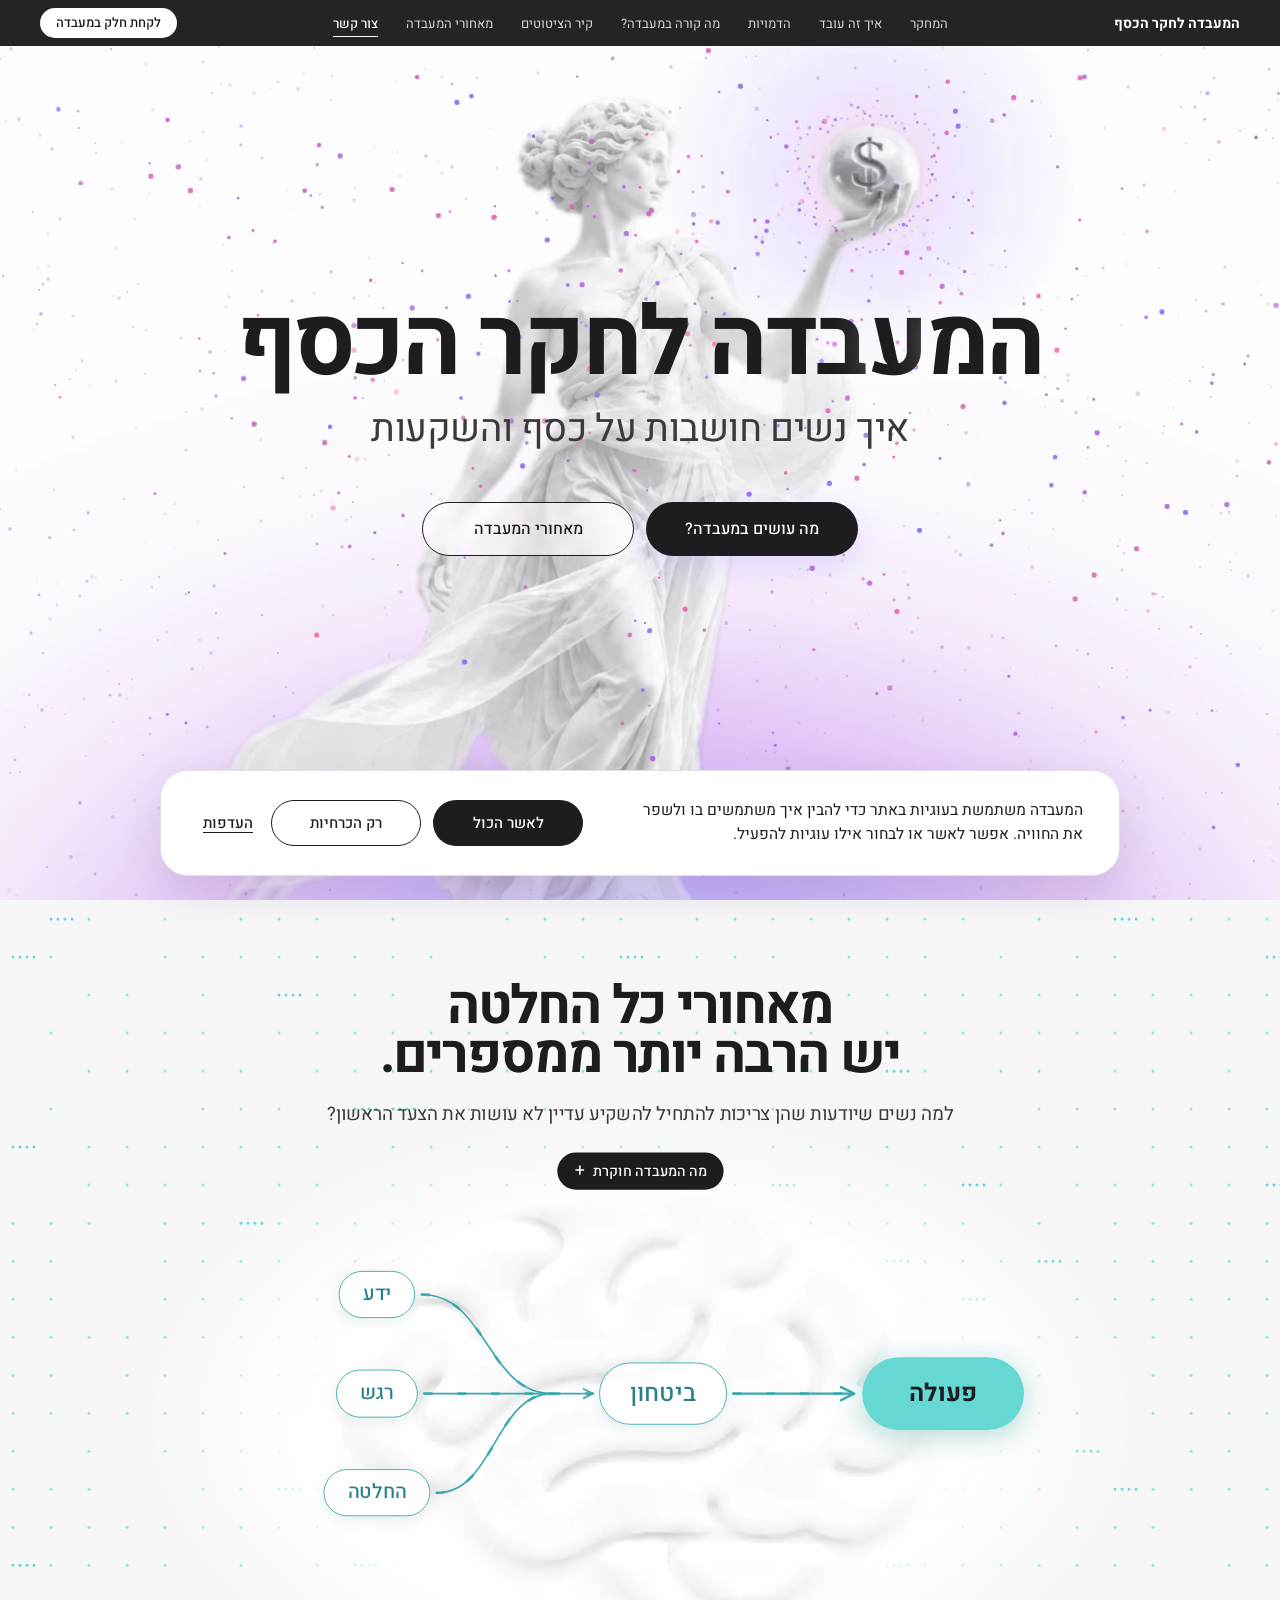
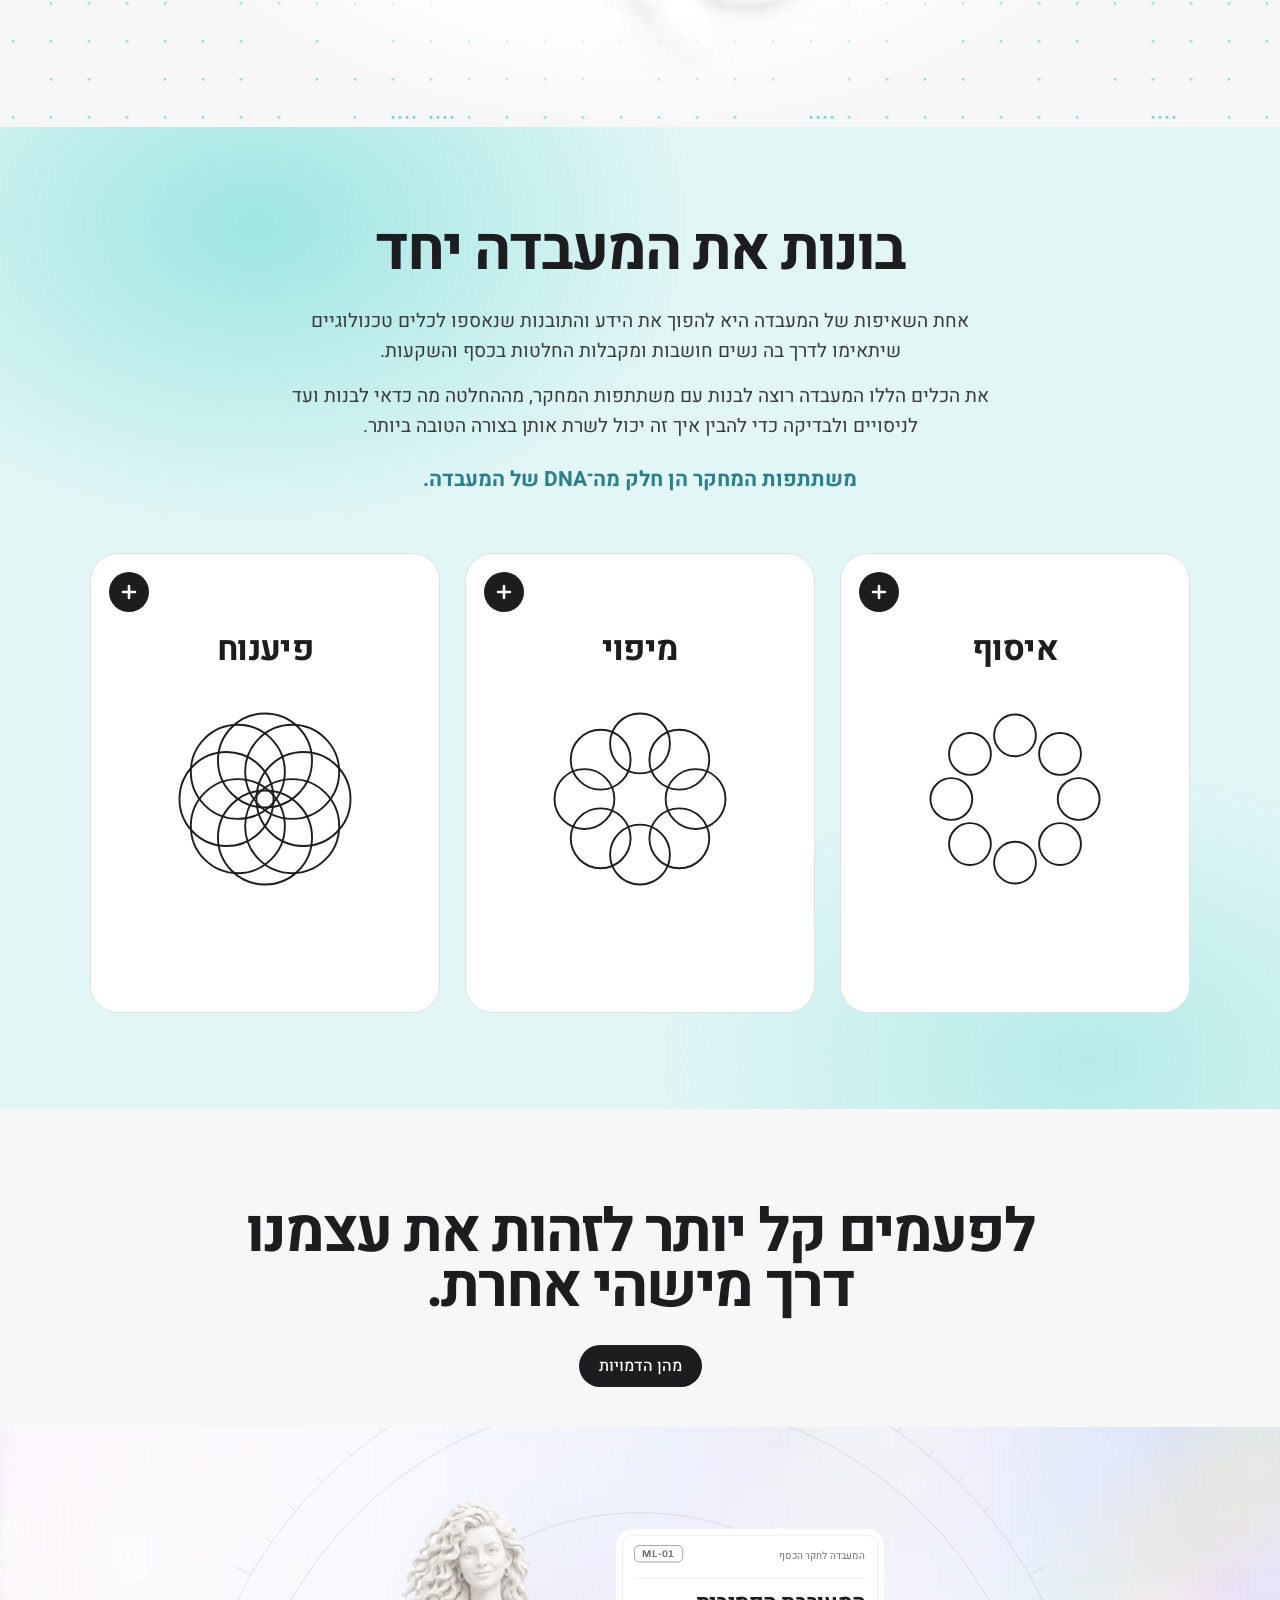
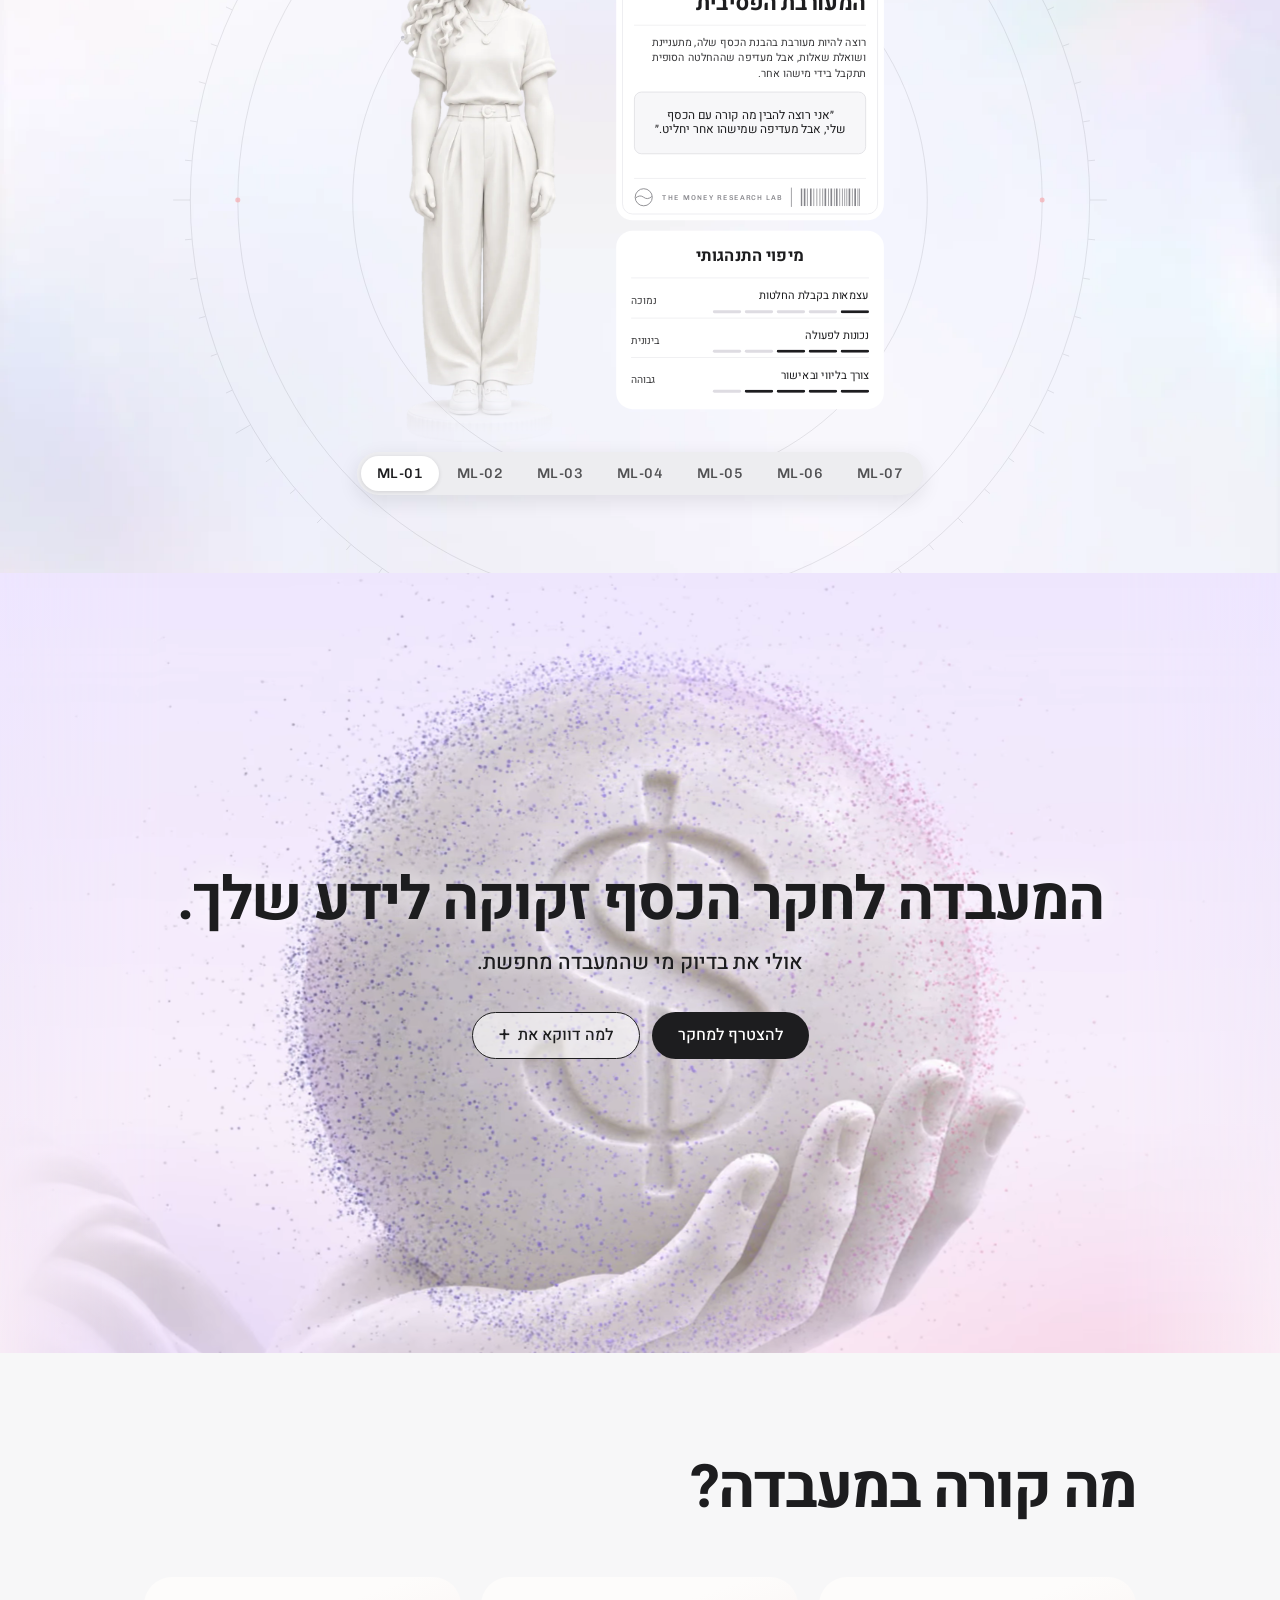
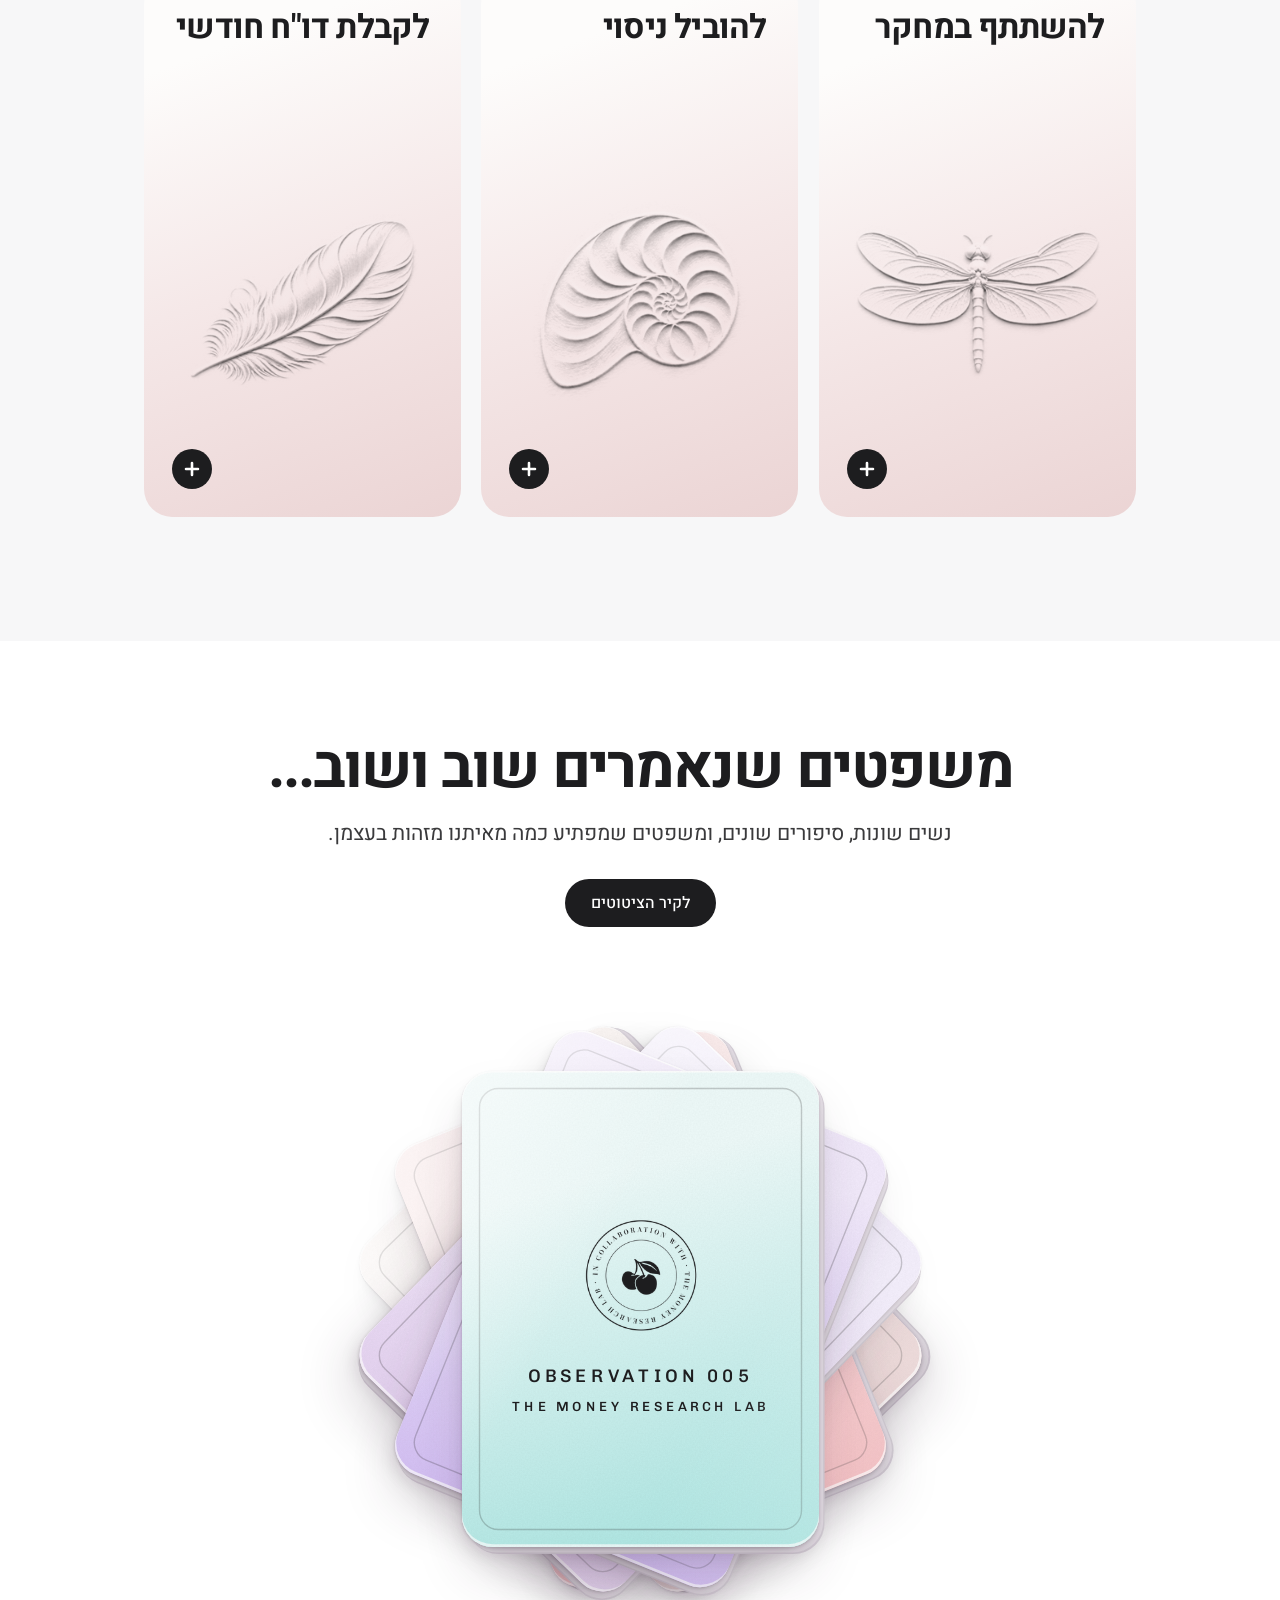
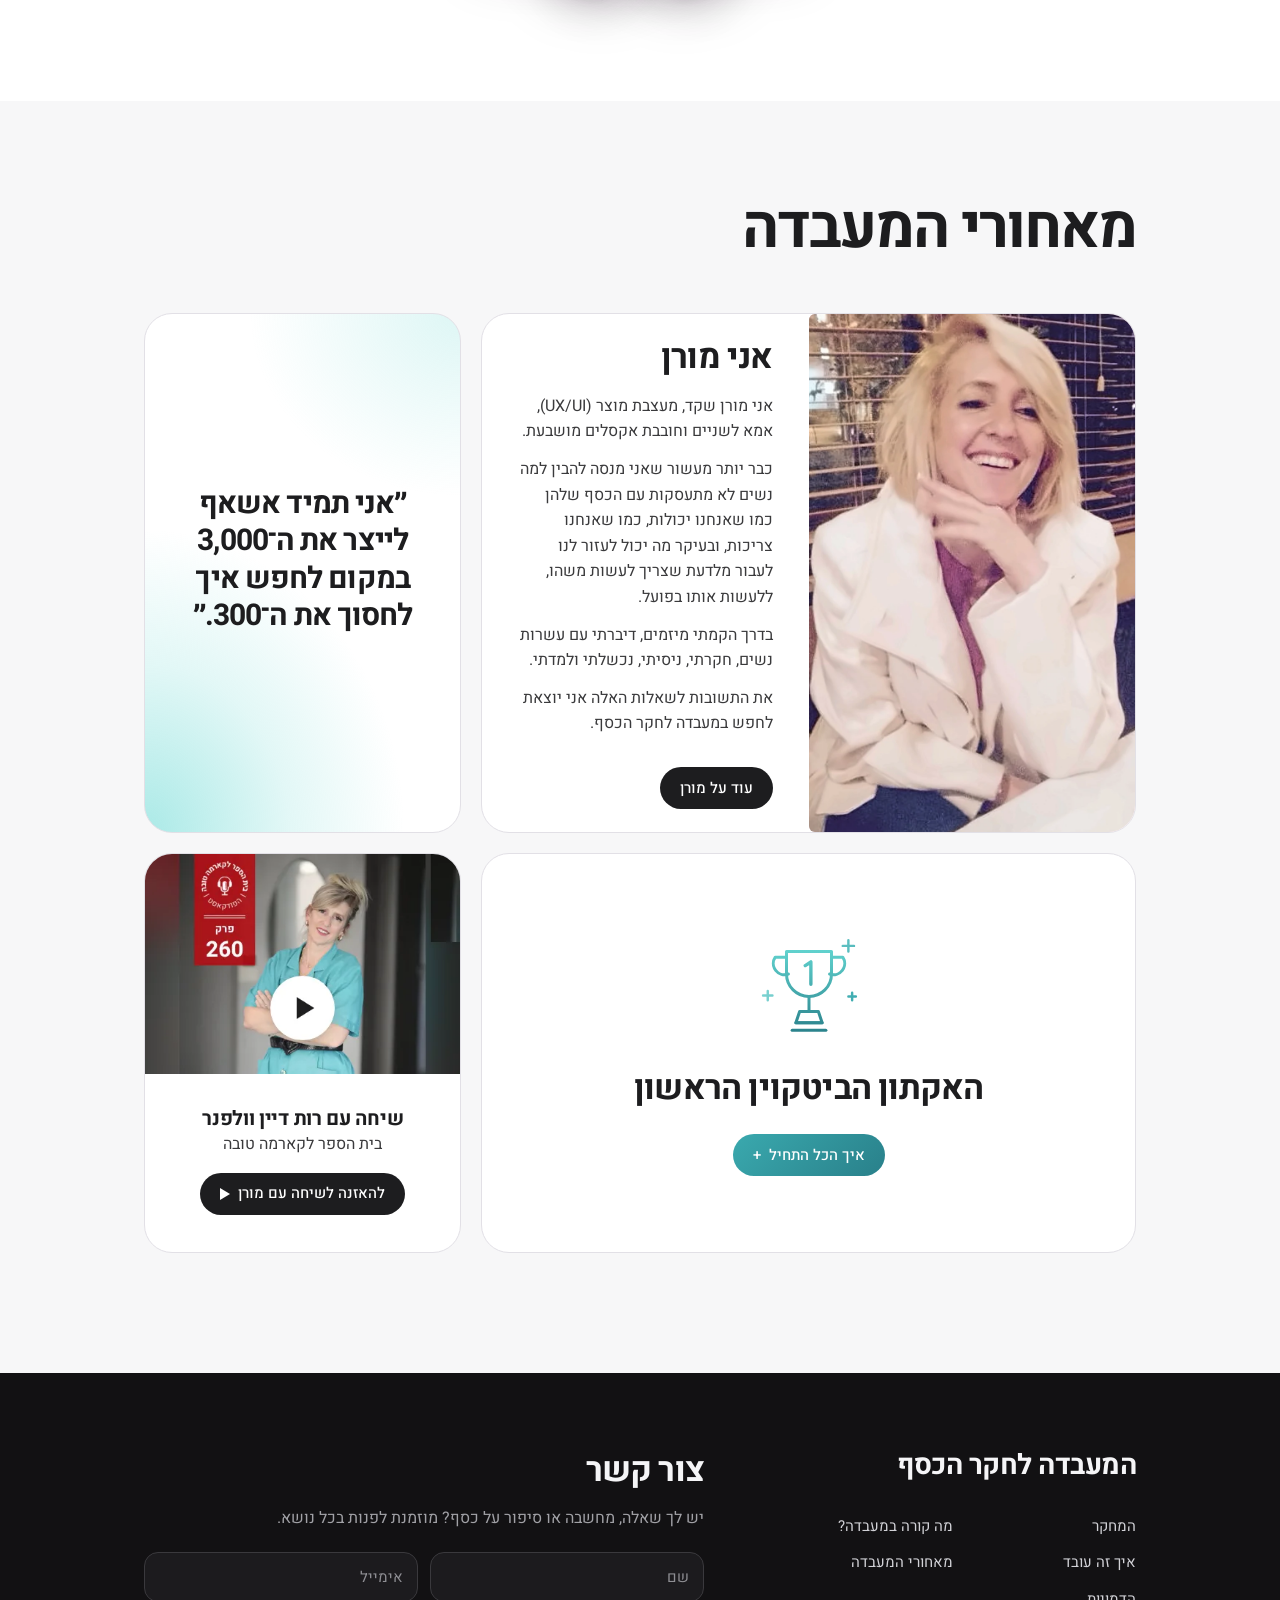
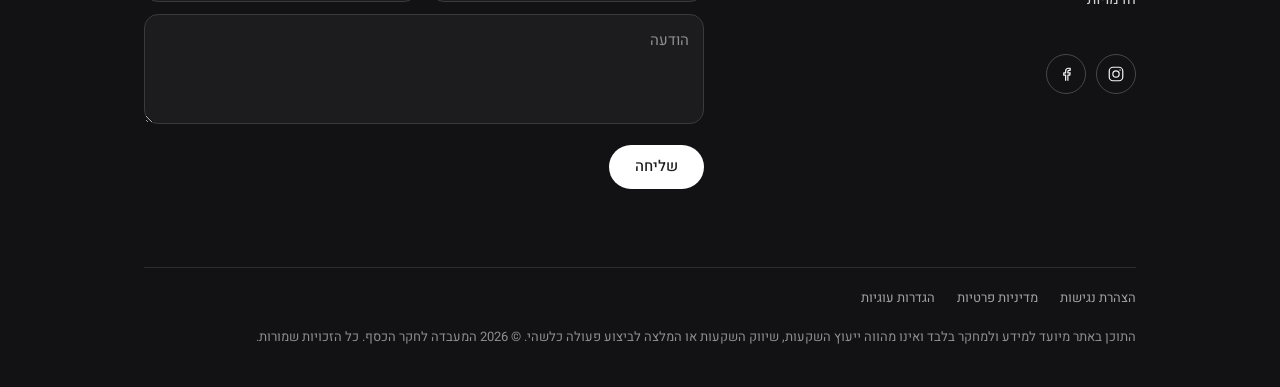
==== commit 6ea04074: "Add files via upload" ====
--- a/index.html
+++ b/index.html
@@ -26,7 +26,7 @@
 <link rel="apple-touch-icon" href="/assets/img/favicon-180.png">
 <link rel="preload" href="/assets/fonts/heebo-hebrew-700-normal.woff2" as="font" type="font/woff2" crossorigin>
 <link rel="preload" href="/assets/fonts/heebo-hebrew-400-normal.woff2" as="font" type="font/woff2" crossorigin>
-<link rel="stylesheet" href="/assets/css/site.css?v=b6d96067">
+<link rel="stylesheet" href="/assets/css/site.css?v=c9185ff7">
 <link rel="preload" as="image" href="/assets/img/hero-desktop-poster.webp" media="(min-width:900px)" fetchpriority="high">
 <link rel="preload" as="image" href="/assets/img/hero-mobile-poster.webp" media="(max-width:899px)" fetchpriority="high">
 <script type="application/ld+json">{"@context": "https://schema.org", "@graph": [{"@type": "Organization", "@id": "https://cherrixlabs.com/#org", "name": "המעבדה לחקר הכסף", "alternateName": "The Money Research Lab", "url": "https://cherrixlabs.com/", "logo": "https://cherrixlabs.com/assets/img/favicon-512.png", "founder": {"@type": "Person", "name": "מורן שקד"}, "sameAs": ["https://www.instagram.com/missm_moneylab", "https://www.facebook.com/moranshak"]}, {"@type": "WebSite", "@id": "https://cherrixlabs.com/#site", "url": "https://cherrixlabs.com/", "name": "המעבדה לחקר הכסף", "inLanguage": "he", "publisher": {"@id": "https://cherrixlabs.com/#org"}}]}</script>
@@ -489,6 +489,6 @@
   <div class="pb"><button class="btn btn-k" type="button" data-ck="save">שמירת הבחירה</button><a class="lk" href="/privacy/#cookies">מה נאסף</a></div>
  </div></div>
 </dialog>
-<script src="/assets/js/site.js?v={b6d96067}" defer></script>
+<script src="/assets/js/site.js?v={c9185ff7}" defer></script>
 </body>
 </html>
--- a/assets/css/site.css
+++ b/assets/css/site.css
@@ -592,16 +592,16 @@
 }
 
 /* ---------- quotes wall page (spec 3i, closed 12.11.2026) ---------- */
-.wallpage{padding:calc(var(--nav-h) + 130px) 0 140px;background:#fff}
+.wallpage{padding:calc(var(--nav-h) + 90px) 0 140px;background:#fff}
 .whead{text-align:center;padding:0 16px}
 .whead .sub{margin-top:20px}
 .whead .btn{margin-top:30px;height:auto;padding:11px 24px}
-.sort{display:flex;justify-content:center;margin-top:88px}
-.sort .seg{display:flex;gap:4px;background:#F2F2F5;border-radius:999px;padding:4px}
-.sort .seg button{font-size:15px;font-weight:500;color:var(--ink-2);padding:8px 20px;border-radius:999px;transition:background-color .15s ease,color .15s ease,box-shadow .15s ease}
+.sort{display:flex;justify-content:flex-start;width:1104px;max-width:calc(100% - 32px);margin:52px auto 0}
+.sort .seg{display:flex;gap:2px;background:#F2F2F5;border-radius:999px;padding:3px}
+.sort .seg button{font-size:13px;font-weight:500;color:var(--ink-2);padding:5px 14px;border-radius:999px;transition:background-color .15s ease,color .15s ease,box-shadow .15s ease}
 .sort .seg button:hover{color:var(--ink)}
 .sort .seg button[aria-pressed=true]{background:#fff;color:var(--ink);box-shadow:0 2px 8px rgba(29,29,31,.10)}
-.masonry{width:1104px;max-width:calc(100% - 32px);margin:64px auto 0;column-count:3;column-gap:48px}
+.masonry{width:1104px;max-width:calc(100% - 32px);margin:20px auto 0;column-count:3;column-gap:48px}
 .wcard{position:relative;break-inside:avoid;margin-bottom:48px;border-radius:32px;padding:44px 40px 36px;display:flex;flex-direction:column;gap:28px;background:#FAFAFB;overflow:hidden;will-change:transform;--sx:0px;box-shadow:var(--sx) 14px 34px -18px rgba(29,29,31,.0)}
 .wcard:hover{box-shadow:var(--sx) 18px 36px -20px rgba(29,29,31,.18)}
 .wcard::after{content:"";position:absolute;left:-10%;right:-10%;bottom:-30px;height:62%;filter:blur(22px);opacity:.7;z-index:0;pointer-events:none}
@@ -625,10 +625,10 @@
 .count{font-family:Chivo,Arial,sans-serif;font-size:13px;color:var(--ink-3);text-align:left;margin:-6px 0 8px;direction:ltr}
 @media (max-width:1023px){.masonry{column-count:2;column-gap:28px}.wcard{margin-bottom:28px}}
 @media (max-width:899px){
-  .wallpage{padding:calc(var(--nav-h) + 56px) 0 72px}
+  .wallpage{padding:calc(var(--nav-h) + 36px) 0 72px}
   .whead .h-sec{font-size:31px}
-  .sort{margin-top:40px}
-  .masonry{width:358px;max-width:calc(100% - 32px);column-count:1;margin-top:32px}
+  .sort{width:358px;margin-top:28px;justify-content:center}
+  .masonry{width:358px;max-width:calc(100% - 32px);column-count:1;margin-top:16px}
   .wcard{margin-bottom:20px;padding:32px 28px;gap:22px}
   .wcard .lg{width:40px;height:40px}
   .wcard .q{font-size:18px}
@@ -1161,3 +1161,37 @@
 .cy{display:inline-block;unicode-bidi:isolate}
 /* 20.11.2026 (Moran: the "אני מורן" window did not scroll with the mouse wheel): an overflow:hidden card swallowed the wheel; clip keeps the rounded corners without being a scroll container */
 .tabm.me .card{overflow:clip}
+/* 20.11.2026 (Moran: the photo was cut at the circle's sides): the global placeholder style .ph (pink, padding 0 4px) also hit the photo circle */
+.me .art .ph{padding:0;background:none;color:inherit}
+
+/* 21.11 (Moran): mobile participation, less empty space under the hand. The loop keeps its place from the top;
+   the section ends shortly after the hand. Values follow the loop height (172vw * 1334/1920 = 119.5vw). */
+@media (max-width:599px){
+  .particip{height:calc(150px + 119.5vw)}
+  .particip .bgv{top:124px;transform:translate(-51.5%,0)}
+  .particip .txt{top:calc(105px + 59.75vw)}
+}
+
+/* 21.11: wall sort control per design handoff 21.11 (HANDOFF_21NOV, rules in the quotes wall block above); focus ring only */
+.sort .seg button:focus-visible{outline:2px solid #6248E5;outline-offset:2px}
+
+/* 21.11 (Moran): mobile header, Apple local-nav style. The name and the white CTA share the start cell;
+   after scrolling (.scrolled, set in site.js) the CTA replaces the name with a soft cross fade; at the top the name returns.
+   While the menu is open the name shows (the menu has its own CTA). */
+@media (max-width:1079px){
+  .site-header .logo,.site-header .nav-cta{grid-column:1;grid-row:1;justify-self:start;transition:opacity .35s ease,transform .35s cubic-bezier(.25,.1,.25,1),visibility 0s linear 0s}
+  .site-header .nav-cta{display:inline-block;font-size:13px;line-height:1.25;padding:6px 14px;opacity:0;visibility:hidden;transform:translateY(6px);transition-delay:0s,0s,.35s}
+  .site-header .menu-btn{grid-column:2;grid-row:1}
+  .site-header.scrolled .logo{opacity:0;visibility:hidden;transform:translateY(-6px);transition-delay:0s,0s,.35s}
+  .site-header.scrolled .nav-cta{opacity:1;visibility:visible;transform:none;transition-delay:0s}
+  body.menu-open .site-header.scrolled .logo{opacity:1;visibility:visible;transform:none;transition-delay:0s}
+  body.menu-open .site-header.scrolled .nav-cta{opacity:0;visibility:hidden;transform:translateY(6px)}
+}
+@media (max-width:1079px) and (prefers-reduced-motion:reduce){
+  .site-header .logo,.site-header .nav-cta{transform:none!important}
+}
+
+/* 21.11 (Moran): mobile process cards, icons 15% smaller (164 -> 139) and a little higher */
+@media (max-width:899px){
+  .pcard:not(.open) .ico{top:124px;width:139px;height:139px;margin-left:-69.5px}
+}
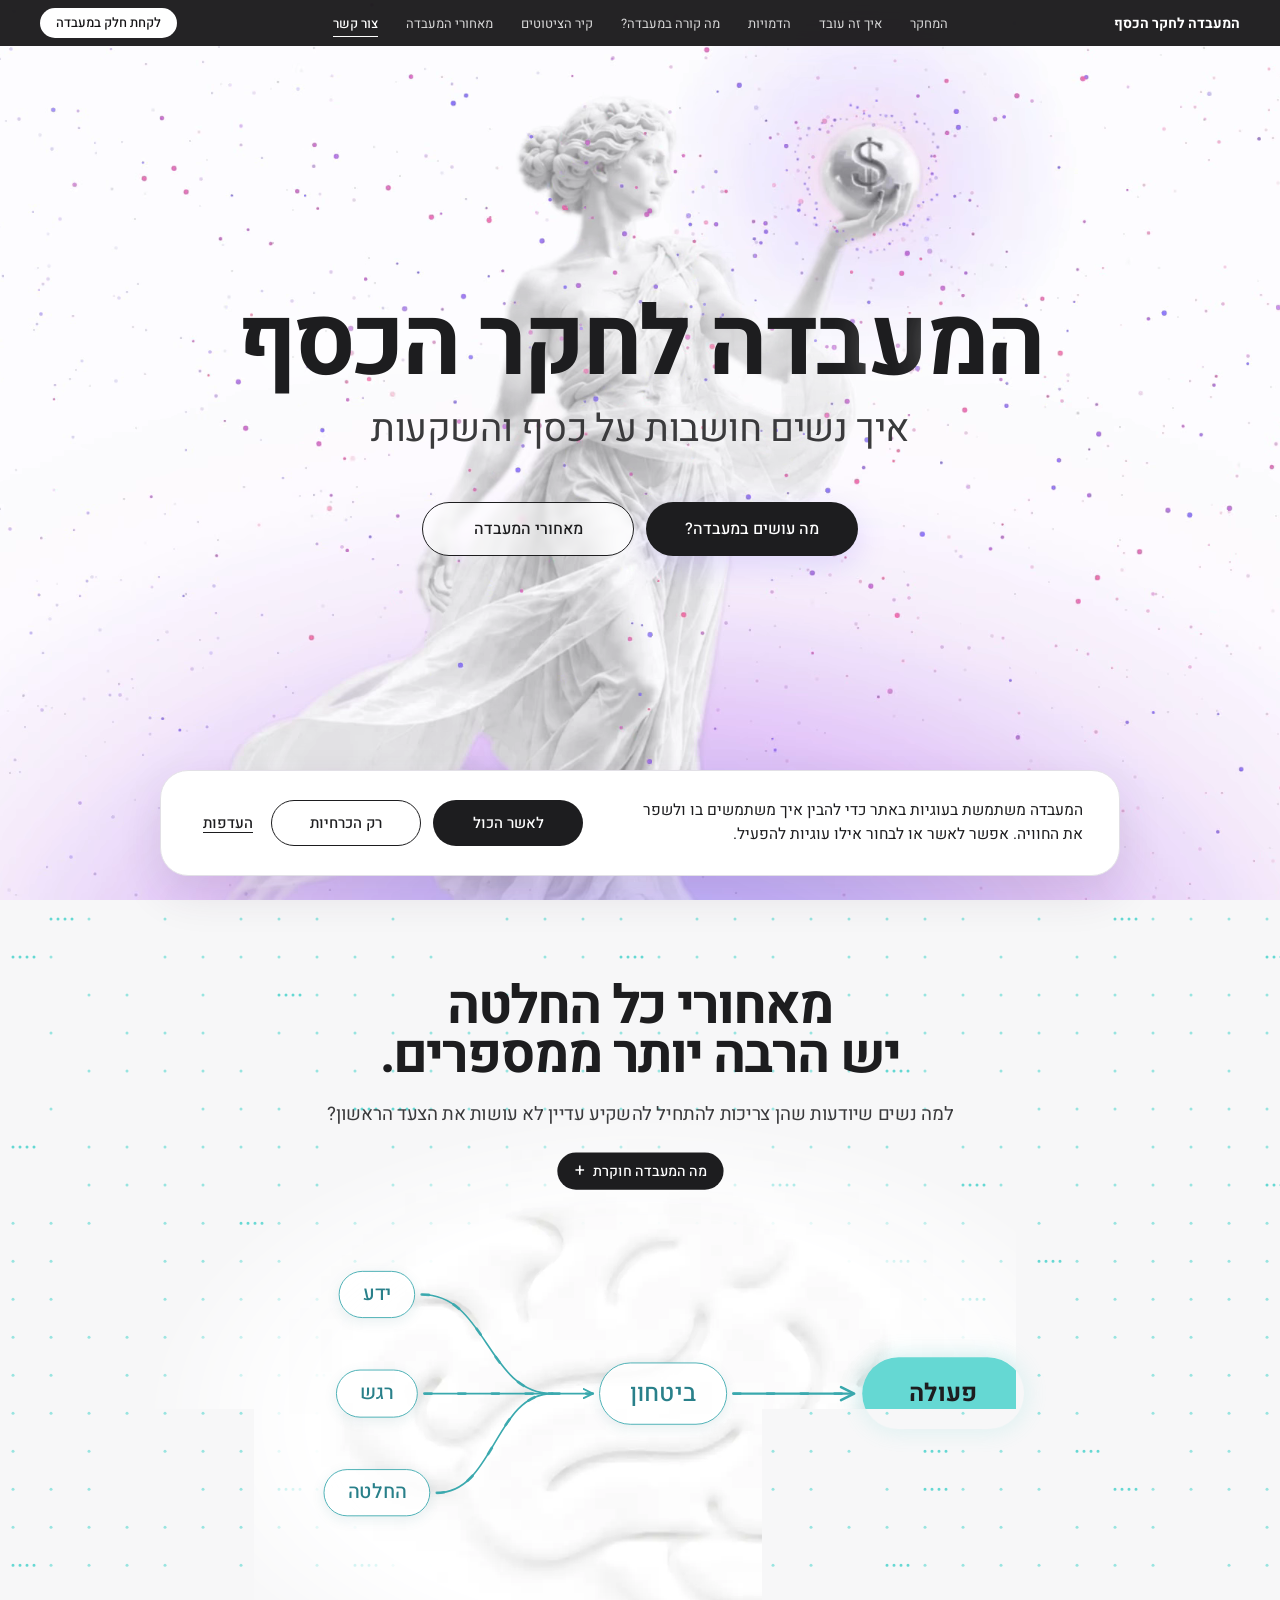
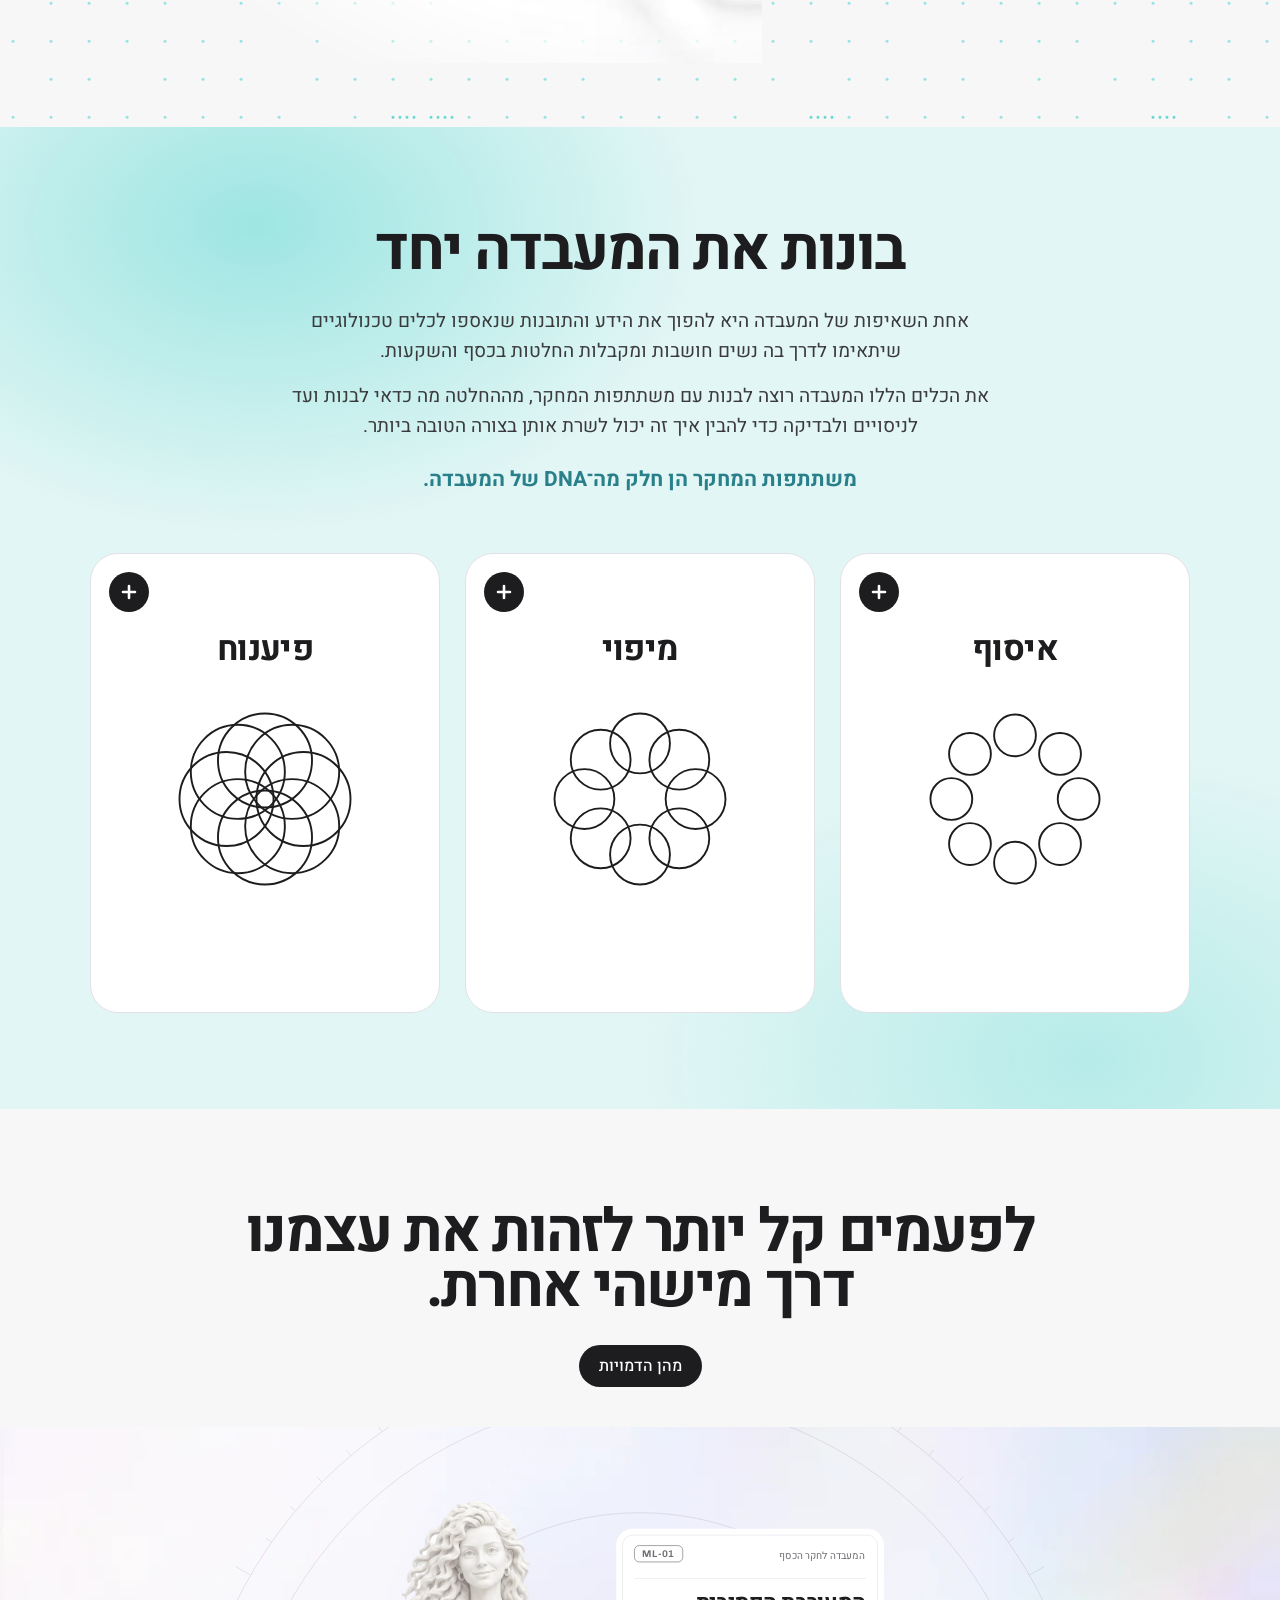
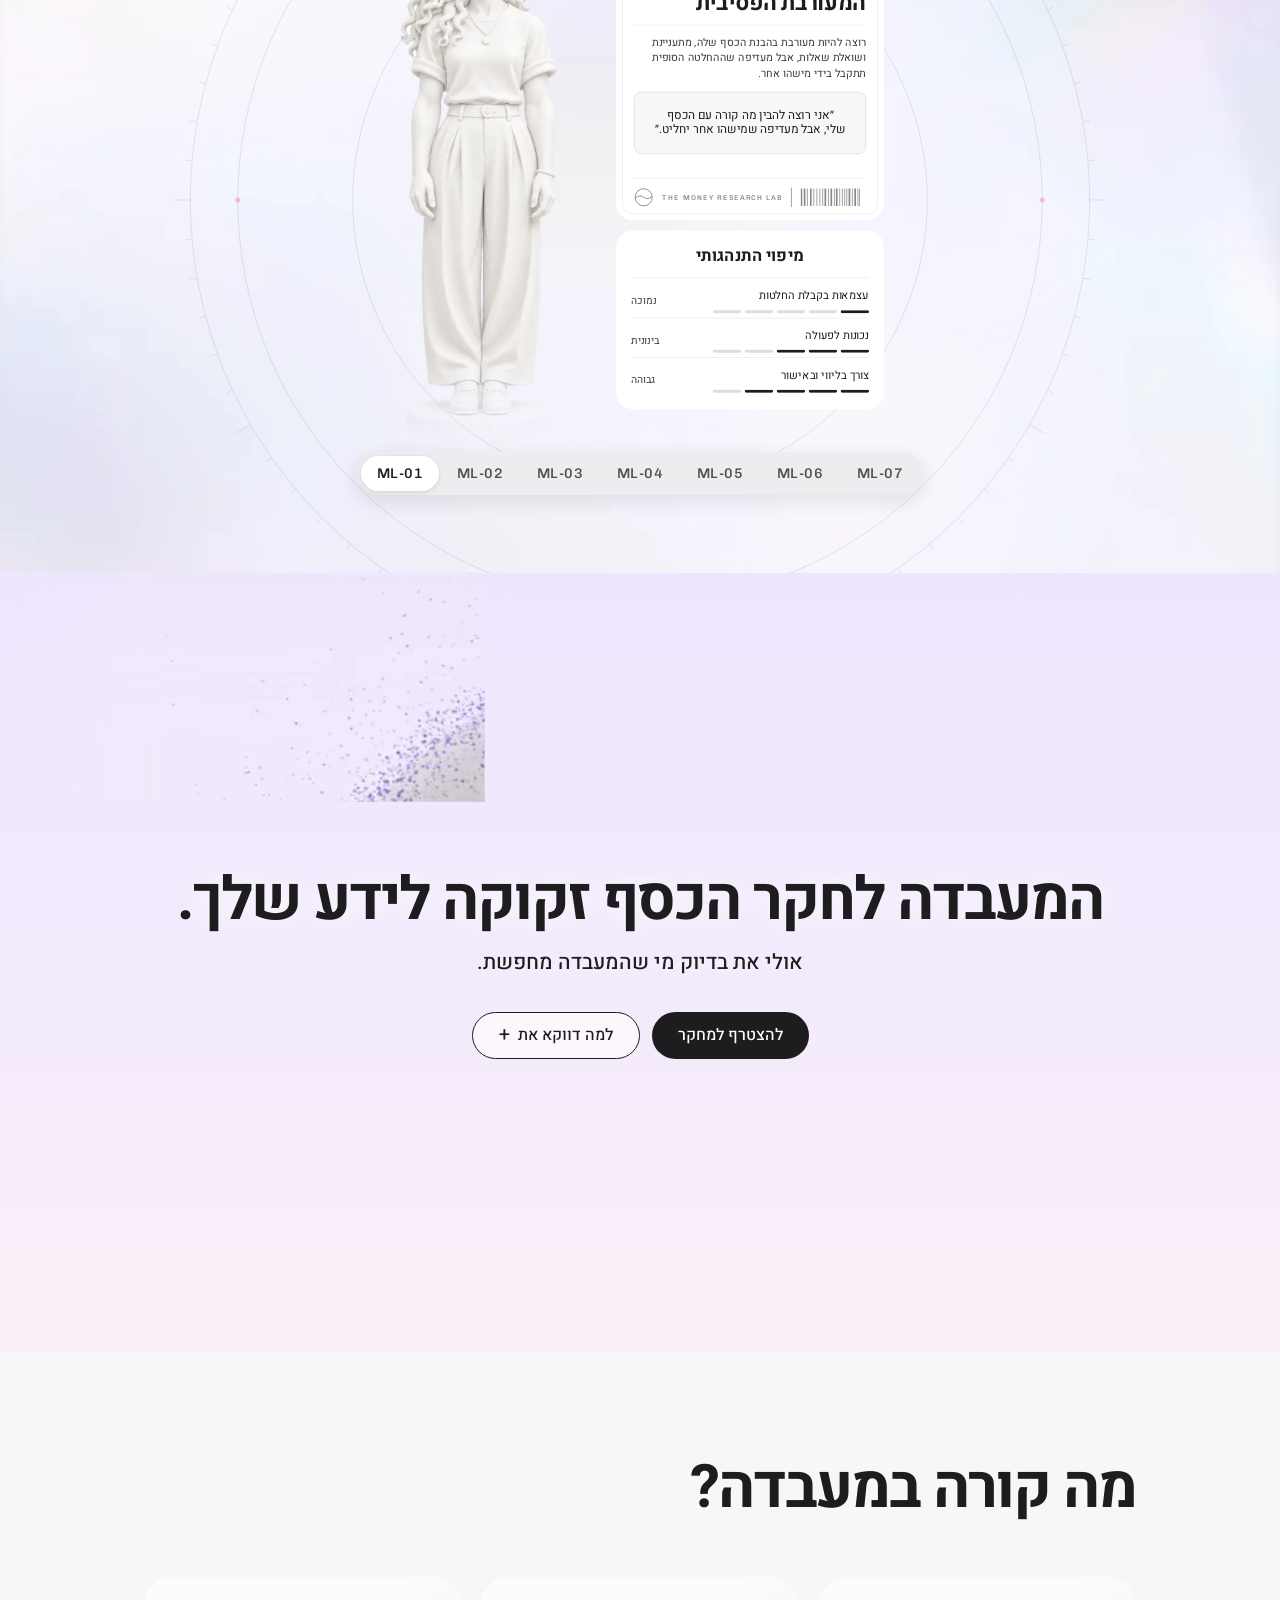
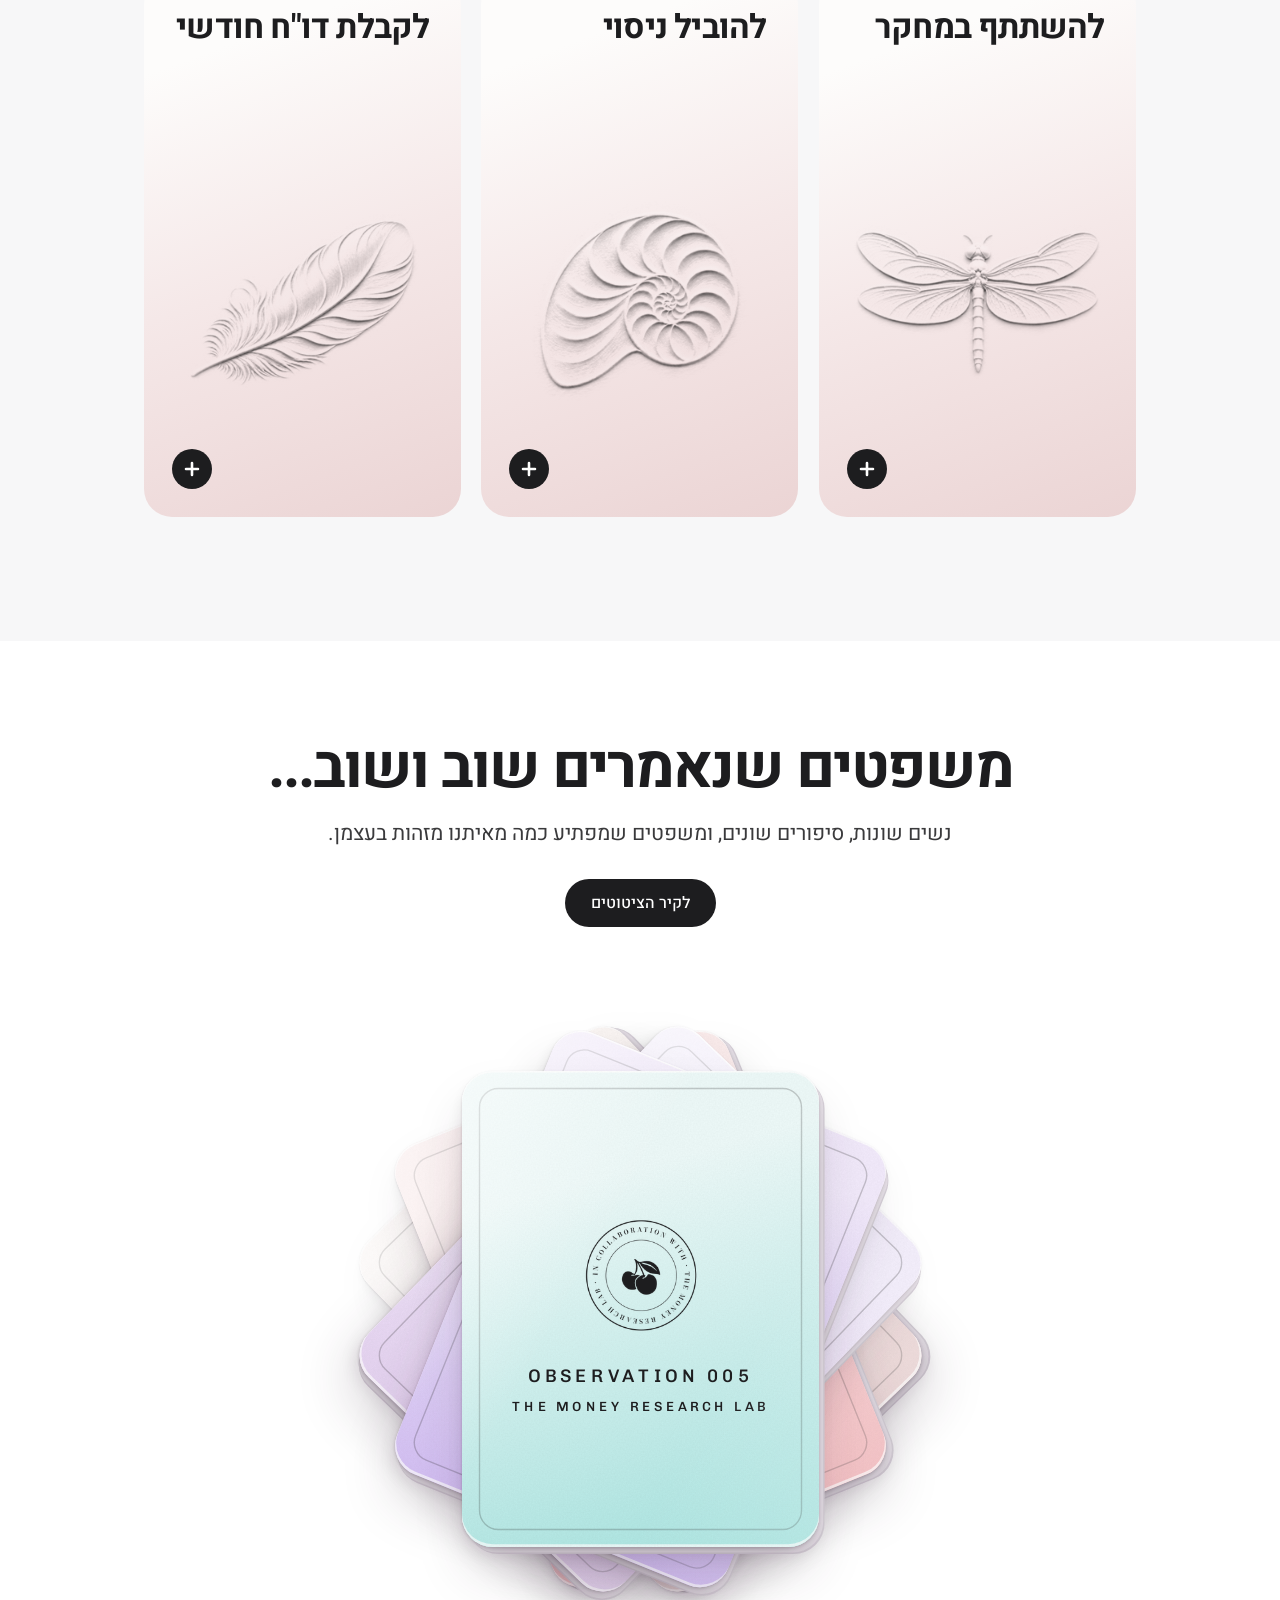
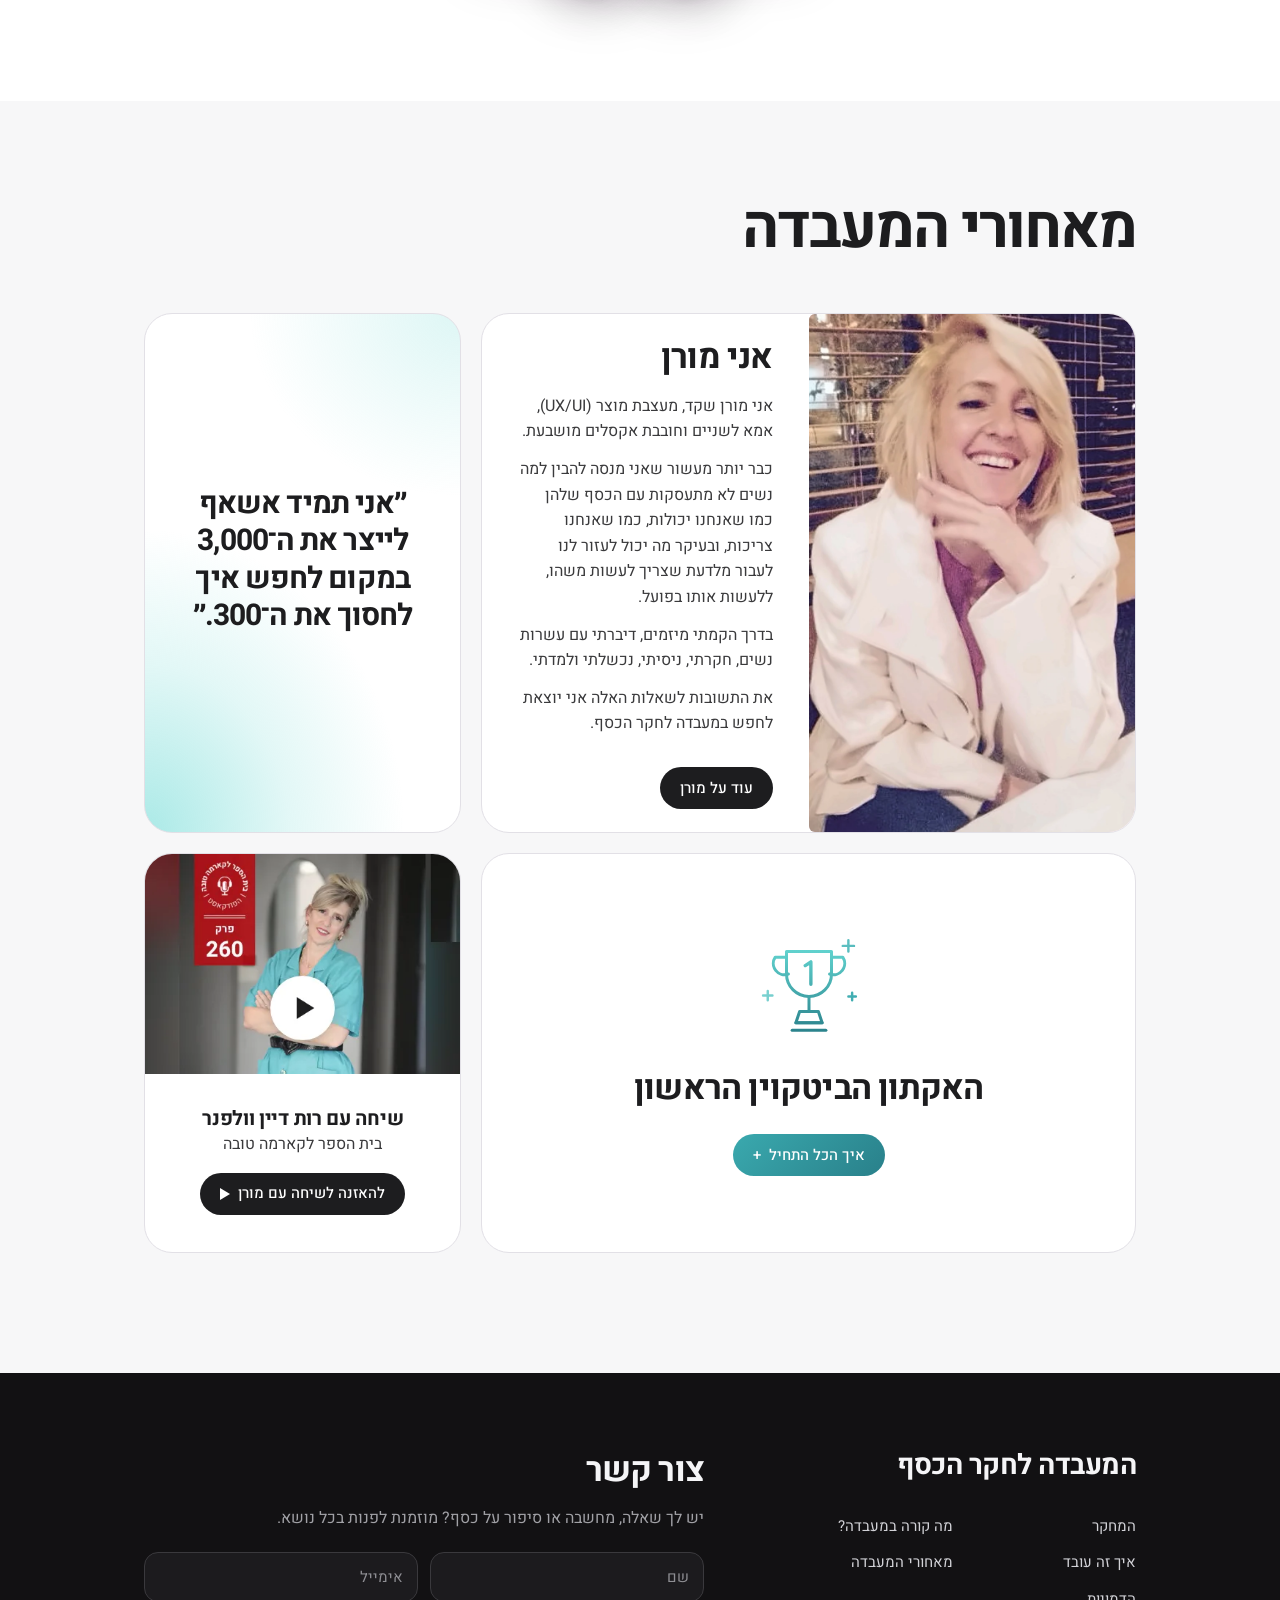
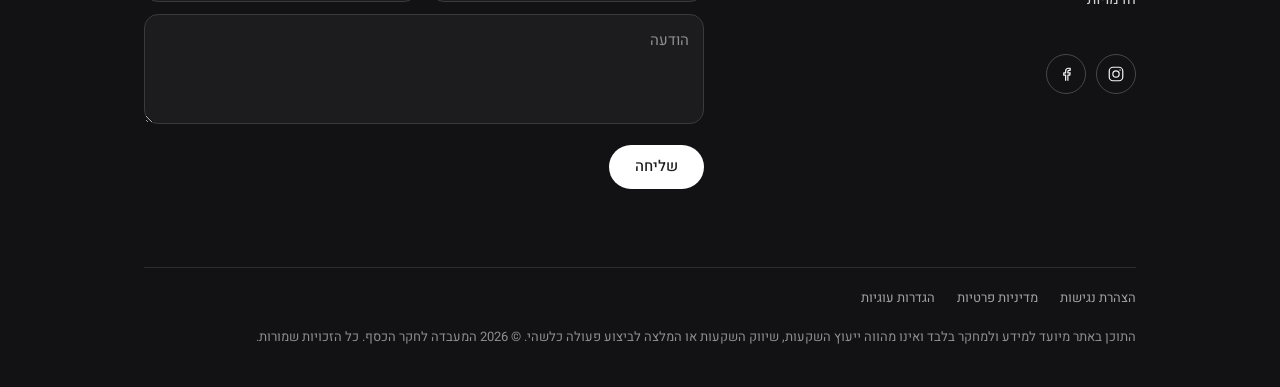
==== commit 3377d741: "Add files via upload" ====
--- a/index.html
+++ b/index.html
@@ -26,7 +26,7 @@
 <link rel="apple-touch-icon" href="/assets/img/favicon-180.png">
 <link rel="preload" href="/assets/fonts/heebo-hebrew-700-normal.woff2" as="font" type="font/woff2" crossorigin>
 <link rel="preload" href="/assets/fonts/heebo-hebrew-400-normal.woff2" as="font" type="font/woff2" crossorigin>
-<link rel="stylesheet" href="/assets/css/site.css?v=c9185ff7">
+<link rel="stylesheet" href="/assets/css/site.css?v=5d3d6594">
 <link rel="preload" as="image" href="/assets/img/hero-desktop-poster.webp" media="(min-width:900px)" fetchpriority="high">
 <link rel="preload" as="image" href="/assets/img/hero-mobile-poster.webp" media="(max-width:899px)" fetchpriority="high">
 <script type="application/ld+json">{"@context": "https://schema.org", "@graph": [{"@type": "Organization", "@id": "https://cherrixlabs.com/#org", "name": "המעבדה לחקר הכסף", "alternateName": "The Money Research Lab", "url": "https://cherrixlabs.com/", "logo": "https://cherrixlabs.com/assets/img/favicon-512.png", "founder": {"@type": "Person", "name": "מורן שקד"}, "sameAs": ["https://www.instagram.com/missm_moneylab", "https://www.facebook.com/moranshak"]}, {"@type": "WebSite", "@id": "https://cherrixlabs.com/#site", "url": "https://cherrixlabs.com/", "name": "המעבדה לחקר הכסף", "inLanguage": "he", "publisher": {"@id": "https://cherrixlabs.com/#org"}}]}</script>
@@ -226,10 +226,10 @@
  <div class="pseg" role="tablist" aria-label="בחירת דמות" data-tabs><button type="button" role="tab" id="pt-1" aria-controls="pp-1" aria-selected="true" tabindex="0" aria-label="ML-01, המעורבת הפסיבית">ML-01</button><button type="button" role="tab" id="pt-2" aria-controls="pp-2" aria-selected="false" tabindex="-1" aria-label="ML-02, הסומכת החשדנית">ML-02</button><button type="button" role="tab" id="pt-3" aria-controls="pp-3" aria-selected="false" tabindex="-1" aria-label="ML-03, הסטודנטית הנצחית">ML-03</button><button type="button" role="tab" id="pt-4" aria-controls="pp-4" aria-selected="false" tabindex="-1" aria-label="ML-04, יושבת על הגדר">ML-04</button><button type="button" role="tab" id="pt-5" aria-controls="pp-5" aria-selected="false" tabindex="-1" aria-label="ML-05, השמרנית הזהירה">ML-05</button><button type="button" role="tab" id="pt-6" aria-controls="pp-6" aria-selected="false" tabindex="-1" aria-label="ML-06, הנועזת המחושבת">ML-06</button><button type="button" role="tab" id="pt-7" aria-controls="pp-7" aria-selected="false" tabindex="-1" aria-label="ML-07, קופצת למים">ML-07</button><span class="knob" aria-hidden="true"></span></div>
  <div class="pmob" data-pmob>
   <div class="pcardm">
-   <svg class="geo" viewBox="0 0 358 560" preserveAspectRatio="xMidYMid slice" aria-hidden="true" focusable="false">
-<g class="rot r1" style="transform-origin:179px 280px"><circle cx="179" cy="280" r="210" stroke="#1D1D1F" stroke-opacity="0.07" fill="none" stroke-width="1"/><circle cx="352.3" cy="398.6" r="2.5" fill="#B9B9C2" fill-opacity=".8"/><circle cx="5.7" cy="161.4" r="2.5" fill="#B9B9C2" fill-opacity=".8"/></g>
-<g class="rot r2" style="transform-origin:179px 280px"><circle cx="179" cy="280" r="294" stroke="#1D1D1F" stroke-opacity="0.07" fill="none" stroke-width="1"/><circle cx="473" cy="280" r="3" fill="#F3A9AE" fill-opacity=".7"/><circle cx="-115" cy="280" r="3" fill="#F3A9AE" fill-opacity=".7"/></g>
-<g class="rot r3" style="transform-origin:179px 280px"><circle cx="179" cy="280" r="329" stroke="#1D1D1F" stroke-opacity="0.07" fill="none" stroke-width="1"/><g stroke="#1D1D1F" stroke-opacity="0.07" fill="none" stroke-width="1"><path d="M508.5 280.0L528.5 280.0"/><path d="M507.2 308.7L515.2 309.4"/><path d="M503.5 337.2L511.4 338.6"/><path d="M497.3 365.3L505.0 367.4"/><path d="M488.6 392.7L496.1 395.4"/><path d="M477.6 419.3L484.9 422.6"/><path d="M464.4 444.8L481.7 454.8"/><path d="M448.9 469.0L455.5 473.6"/><path d="M431.4 491.8L437.5 496.9"/><path d="M412.0 513.0L417.6 518.6"/><path d="M390.8 532.4L395.9 538.5"/><path d="M368.0 549.9L372.6 556.5"/><path d="M343.8 565.4L353.8 582.7"/><path d="M318.3 578.6L321.6 585.9"/><path d="M291.7 589.6L294.4 597.1"/><path d="M264.3 598.3L266.4 606.0"/><path d="M236.2 604.5L237.6 612.4"/><path d="M207.7 608.2L208.4 616.2"/><path d="M179.0 609.5L179.0 629.5"/><path d="M150.3 608.2L149.6 616.2"/><path d="M121.8 604.5L120.4 612.4"/><path d="M93.7 598.3L91.6 606.0"/><path d="M66.3 589.6L63.6 597.1"/><path d="M39.7 578.6L36.4 585.9"/><path d="M14.3 565.4L4.3 582.7"/><path d="M-10.0 549.9L-14.6 556.5"/><path d="M-32.8 532.4L-37.9 538.5"/><path d="M-54.0 513.0L-59.6 518.6"/><path d="M-73.4 491.8L-79.5 496.9"/><path d="M-90.9 469.0L-97.5 473.6"/><path d="M-106.4 444.8L-123.7 454.8"/><path d="M-119.6 419.3L-126.9 422.6"/><path d="M-130.6 392.7L-138.1 395.4"/><path d="M-139.3 365.3L-147.0 367.4"/><path d="M-145.5 337.2L-153.4 338.6"/><path d="M-149.2 308.7L-157.2 309.4"/><path d="M-150.5 280.0L-170.5 280.0"/><path d="M-149.2 251.3L-157.2 250.6"/><path d="M-145.5 222.8L-153.4 221.4"/><path d="M-139.3 194.7L-147.0 192.6"/><path d="M-130.6 167.3L-138.1 164.6"/><path d="M-119.6 140.7L-126.9 137.4"/><path d="M-106.4 115.2L-123.7 105.2"/><path d="M-90.9 91.0L-97.5 86.4"/><path d="M-73.4 68.2L-79.5 63.1"/><path d="M-54.0 47.0L-59.6 41.4"/><path d="M-32.8 27.6L-37.9 21.5"/><path d="M-10.0 10.1L-14.6 3.5"/><path d="M14.2 -5.4L4.2 -22.7"/><path d="M39.7 -18.6L36.4 -25.9"/><path d="M66.3 -29.6L63.6 -37.1"/><path d="M93.7 -38.3L91.6 -46.0"/><path d="M121.8 -44.5L120.4 -52.4"/><path d="M150.3 -48.2L149.6 -56.2"/><path d="M179.0 -49.5L179.0 -69.5"/><path d="M207.7 -48.2L208.4 -56.2"/><path d="M236.2 -44.5L237.6 -52.4"/><path d="M264.3 -38.3L266.4 -46.0"/><path d="M291.7 -29.6L294.4 -37.1"/><path d="M318.3 -18.6L321.6 -25.9"/><path d="M343.8 -5.4L353.8 -22.7"/><path d="M368.0 10.1L372.6 3.5"/><path d="M390.8 27.6L395.9 21.5"/><path d="M412.0 47.0L417.6 41.4"/><path d="M431.4 68.2L437.5 63.1"/><path d="M448.9 91.0L455.5 86.4"/><path d="M464.4 115.2L481.7 105.2"/><path d="M477.6 140.7L484.9 137.4"/><path d="M488.6 167.3L496.1 164.6"/><path d="M497.3 194.7L505.0 192.6"/><path d="M503.5 222.8L511.4 221.4"/><path d="M507.2 251.3L515.2 250.6"/></g></g>
+   <svg class="geo" viewBox="0 0 358 560" preserveAspectRatio="xMidYMid meet" aria-hidden="true" focusable="false">
+<g class="rot r1" style="transform-origin:179px 280px"><circle cx="179" cy="280" r="96" stroke="#1D1D1F" stroke-opacity="0.07" fill="none" stroke-width="1"/><circle cx="258.2" cy="334.2" r="2.5" fill="#B9B9C2" fill-opacity=".8"/><circle cx="99.8" cy="225.8" r="2.5" fill="#B9B9C2" fill-opacity=".8"/></g>
+<g class="rot r2" style="transform-origin:179px 280px"><circle cx="179" cy="280" r="134" stroke="#1D1D1F" stroke-opacity="0.07" fill="none" stroke-width="1"/><circle cx="313" cy="280" r="3" fill="#F3A9AE" fill-opacity=".7"/><circle cx="45" cy="280" r="3" fill="#F3A9AE" fill-opacity=".7"/></g>
+<g class="rot r3" style="transform-origin:179px 280px"><circle cx="179" cy="280" r="150" stroke="#1D1D1F" stroke-opacity="0.07" fill="none" stroke-width="1"/><g stroke="#1D1D1F" stroke-opacity="0.07" fill="none" stroke-width="1"><path d="M329.5 280.0L349.5 280.0"/><path d="M328.9 293.1L336.9 293.8"/><path d="M327.2 306.1L335.1 307.5"/><path d="M324.4 319.0L332.1 321.0"/><path d="M320.4 331.5L327.9 334.2"/><path d="M315.4 343.6L322.6 347.0"/><path d="M309.3 355.2L326.7 365.2"/><path d="M302.3 366.3L308.8 370.9"/><path d="M294.3 376.7L300.4 381.9"/><path d="M285.4 386.4L291.1 392.1"/><path d="M275.7 395.3L280.9 401.4"/><path d="M265.3 403.3L269.9 409.8"/><path d="M254.2 410.3L264.2 427.7"/><path d="M242.6 416.4L246.0 423.6"/><path d="M230.5 421.4L233.2 428.9"/><path d="M218.0 425.4L220.0 433.1"/><path d="M205.1 428.2L206.5 436.1"/><path d="M192.1 429.9L192.8 437.9"/><path d="M179.0 430.5L179.0 450.5"/><path d="M165.9 429.9L165.2 437.9"/><path d="M152.9 428.2L151.5 436.1"/><path d="M140.0 425.4L138.0 433.1"/><path d="M127.5 421.4L124.8 428.9"/><path d="M115.4 416.4L112.0 423.6"/><path d="M103.8 410.3L93.8 427.7"/><path d="M92.7 403.3L88.1 409.8"/><path d="M82.3 395.3L77.1 401.4"/><path d="M72.6 386.4L66.9 392.1"/><path d="M63.7 376.7L57.6 381.9"/><path d="M55.7 366.3L49.2 370.9"/><path d="M48.7 355.2L31.3 365.2"/><path d="M42.6 343.6L35.4 347.0"/><path d="M37.6 331.5L30.1 334.2"/><path d="M33.6 319.0L25.9 321.0"/><path d="M30.8 306.1L22.9 307.5"/><path d="M29.1 293.1L21.1 293.8"/><path d="M28.5 280.0L8.5 280.0"/><path d="M29.1 266.9L21.1 266.2"/><path d="M30.8 253.9L22.9 252.5"/><path d="M33.6 241.0L25.9 239.0"/><path d="M37.6 228.5L30.1 225.8"/><path d="M42.6 216.4L35.4 213.0"/><path d="M48.7 204.8L31.3 194.8"/><path d="M55.7 193.7L49.2 189.1"/><path d="M63.7 183.3L57.6 178.1"/><path d="M72.6 173.6L66.9 167.9"/><path d="M82.3 164.7L77.1 158.6"/><path d="M92.7 156.7L88.1 150.2"/><path d="M103.7 149.7L93.7 132.3"/><path d="M115.4 143.6L112.0 136.4"/><path d="M127.5 138.6L124.8 131.1"/><path d="M140.0 134.6L138.0 126.9"/><path d="M152.9 131.8L151.5 123.9"/><path d="M165.9 130.1L165.2 122.1"/><path d="M179.0 129.5L179.0 109.5"/><path d="M192.1 130.1L192.8 122.1"/><path d="M205.1 131.8L206.5 123.9"/><path d="M218.0 134.6L220.0 126.9"/><path d="M230.5 138.6L233.2 131.1"/><path d="M242.6 143.6L246.0 136.4"/><path d="M254.2 149.7L264.2 132.3"/><path d="M265.3 156.7L269.9 150.2"/><path d="M275.7 164.7L280.9 158.6"/><path d="M285.4 173.6L291.1 167.9"/><path d="M294.3 183.3L300.4 178.1"/><path d="M302.3 193.7L308.8 189.1"/><path d="M309.3 204.7L326.7 194.7"/><path d="M315.4 216.4L322.6 213.0"/><path d="M320.4 228.5L327.9 225.8"/><path d="M324.4 241.0L332.1 239.0"/><path d="M327.2 253.9L335.1 252.5"/><path d="M328.9 266.9L336.9 266.2"/></g></g>
 </svg>
    <div class="face">
     <span class="name" data-m="name">המעורבת הפסיבית</span><span class="ml" data-m="id">ML-01</span>
@@ -489,6 +489,6 @@
   <div class="pb"><button class="btn btn-k" type="button" data-ck="save">שמירת הבחירה</button><a class="lk" href="/privacy/#cookies">מה נאסף</a></div>
  </div></div>
 </dialog>
-<script src="/assets/js/site.js?v={c9185ff7}" defer></script>
+<script src="/assets/js/site.js?v={5d3d6594}" defer></script>
 </body>
 </html>
--- a/assets/css/site.css
+++ b/assets/css/site.css
@@ -1195,3 +1195,31 @@
 @media (max-width:899px){
   .pcard:not(.open) .ico{top:124px;width:139px;height:139px;margin-left:-69.5px}
 }
+
+/* 22.11 QA round (Moran, iPhone screenshots) */
+@media (max-width:899px){
+  /* no white strip under the persona card: the section ends where the card ends (arrows overlap the card bottom) */
+  .personas{padding-bottom:0}
+  .parr{padding-bottom:52px}
+  /* founder carousel cards the same size as the labnow cards (Moran 22.11: "מה קורה במעבדה הוא הגודל הנכון") */
+  .fo-car{gap:20px;padding:0 25px;scroll-padding-inline:25px}
+  .fo-car>.fo-c{flex:0 0 260px;height:320px}
+  .fo-hk{padding:28px 22px}.fo-hk .tro{margin-bottom:14px}.fo-hk .tro svg{width:76px;height:76px}.fo-hk .ttl{font-size:24px}.fo-hk .btn{margin-top:18px}
+  .fo-pod .img{height:150px}.fo-pod .bt{padding:12px 20px 18px}.fo-pod .lb{font-size:14px}.fo-pod .lb b{font-size:17px}.fo-pod .btn{margin-top:12px}
+  .fo-q{padding:28px 22px}.fo-q blockquote{font-size:22px;letter-spacing:-.5px}
+}
+@media (max-width:599px){
+  /* less empty lavender above the sphere: 60 px less on top (loop, text and section move up together) */
+  .particip{height:calc(90px + 119.5vw)}
+  .particip .bgv{top:64px}
+  .particip .txt{top:calc(45px + 59.75vw)}
+}
+/* 22.11 (reader report: Firefox on a phone sticks and crashes around the personas): lighter rendering for every browser,
+   and no live blur under the fixed header in Firefox (Firefox recomputes it on every frame of the animations below it) */
+.personas:not(.inview) .rot{animation-play-state:paused}
+.pcardm .figm img{visibility:hidden;transition:opacity .7s ease-in-out,visibility 0s linear .7s}
+.pcardm .figm img.on{visibility:visible;transition:opacity .7s ease-in-out}
+@supports (-moz-appearance:none){
+  .site-header{-webkit-backdrop-filter:none;backdrop-filter:none;background:rgba(18,17,19,.97)}
+  .btn-gl{-webkit-backdrop-filter:none;backdrop-filter:none;background:rgba(255,255,255,.85)}
+}
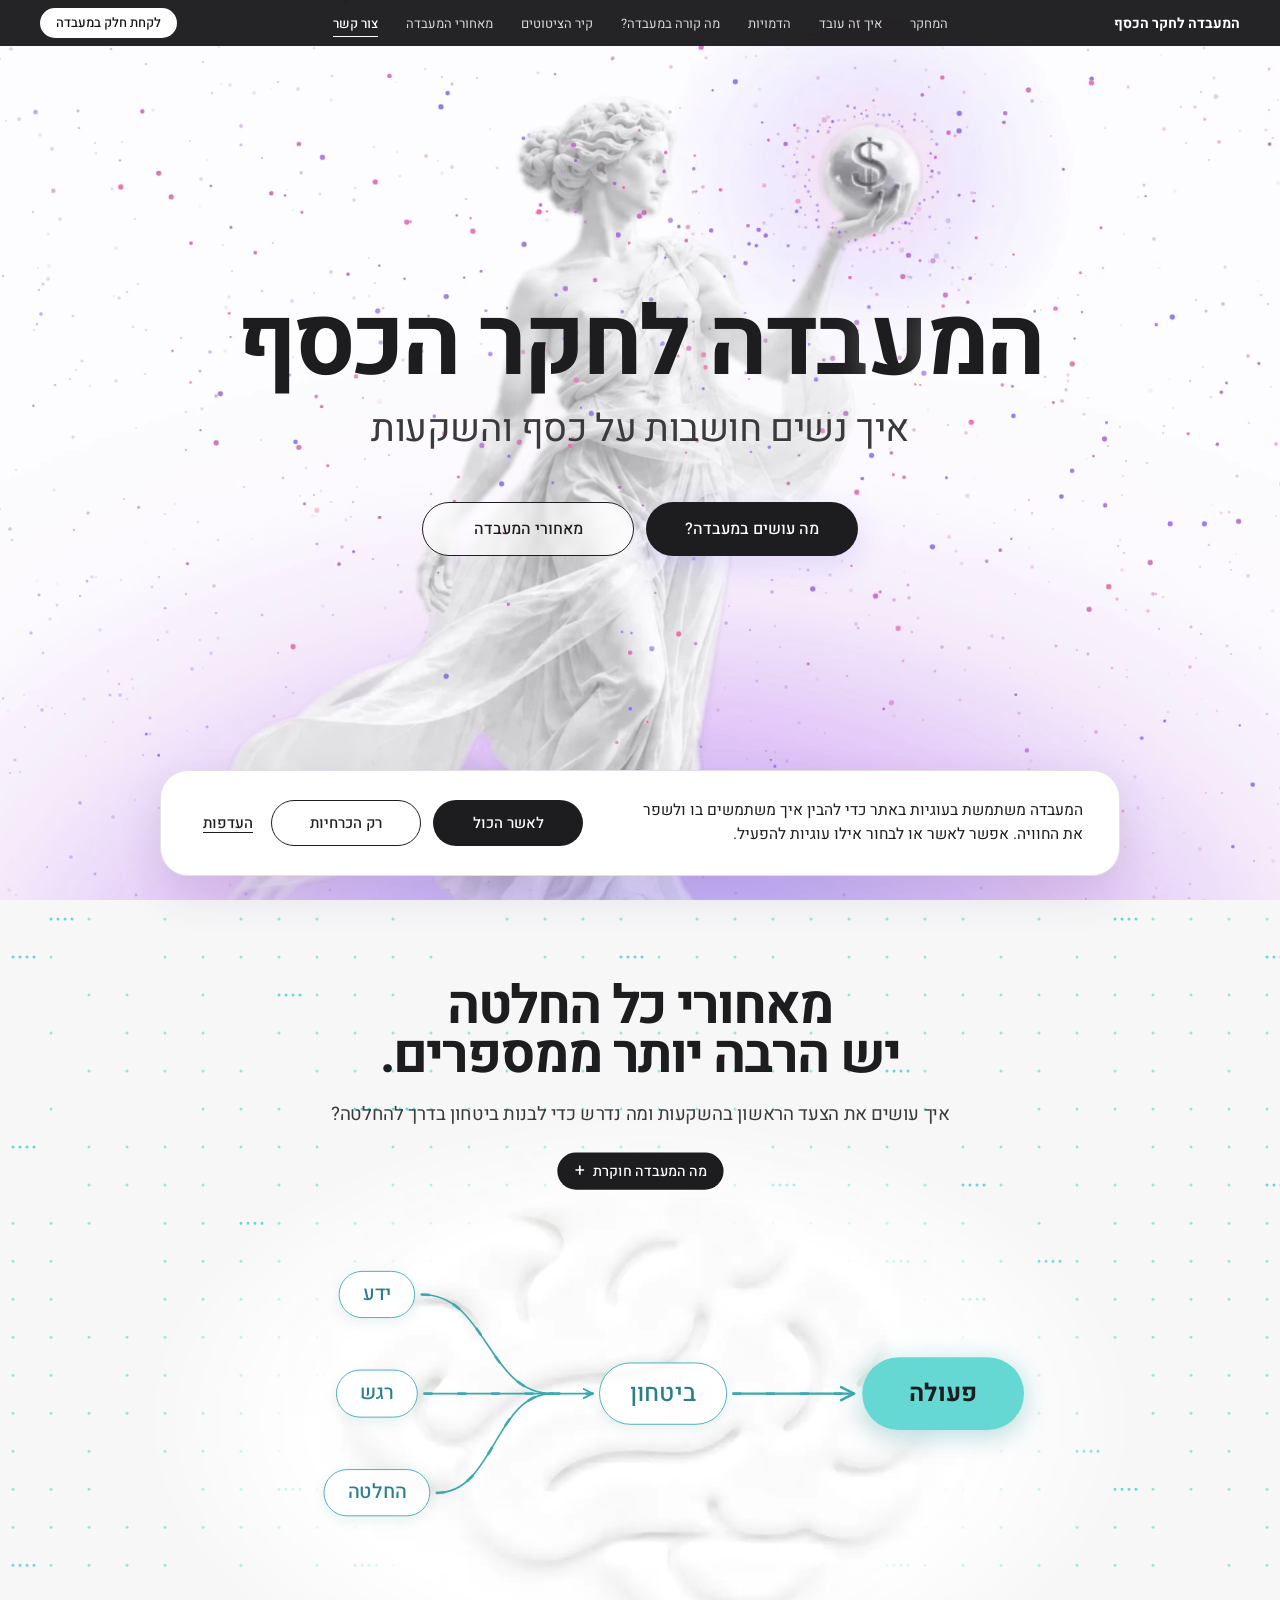
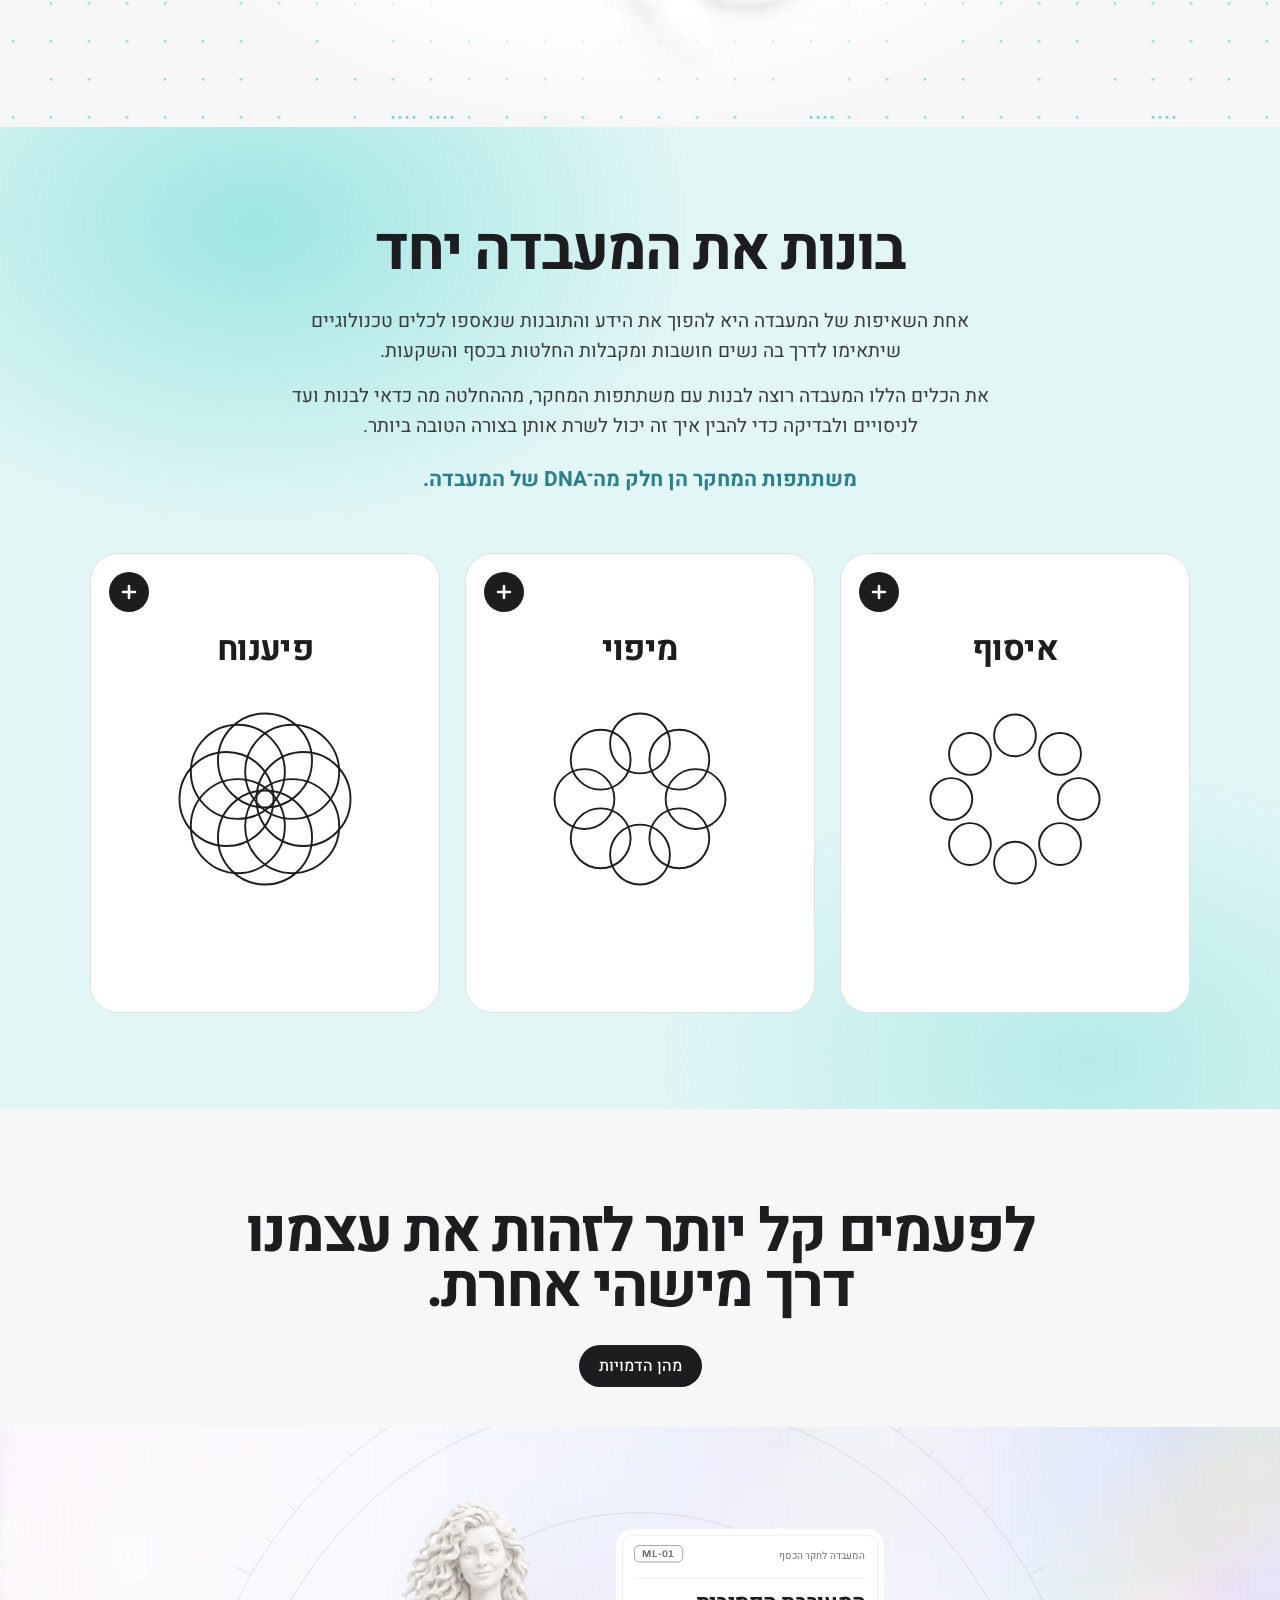
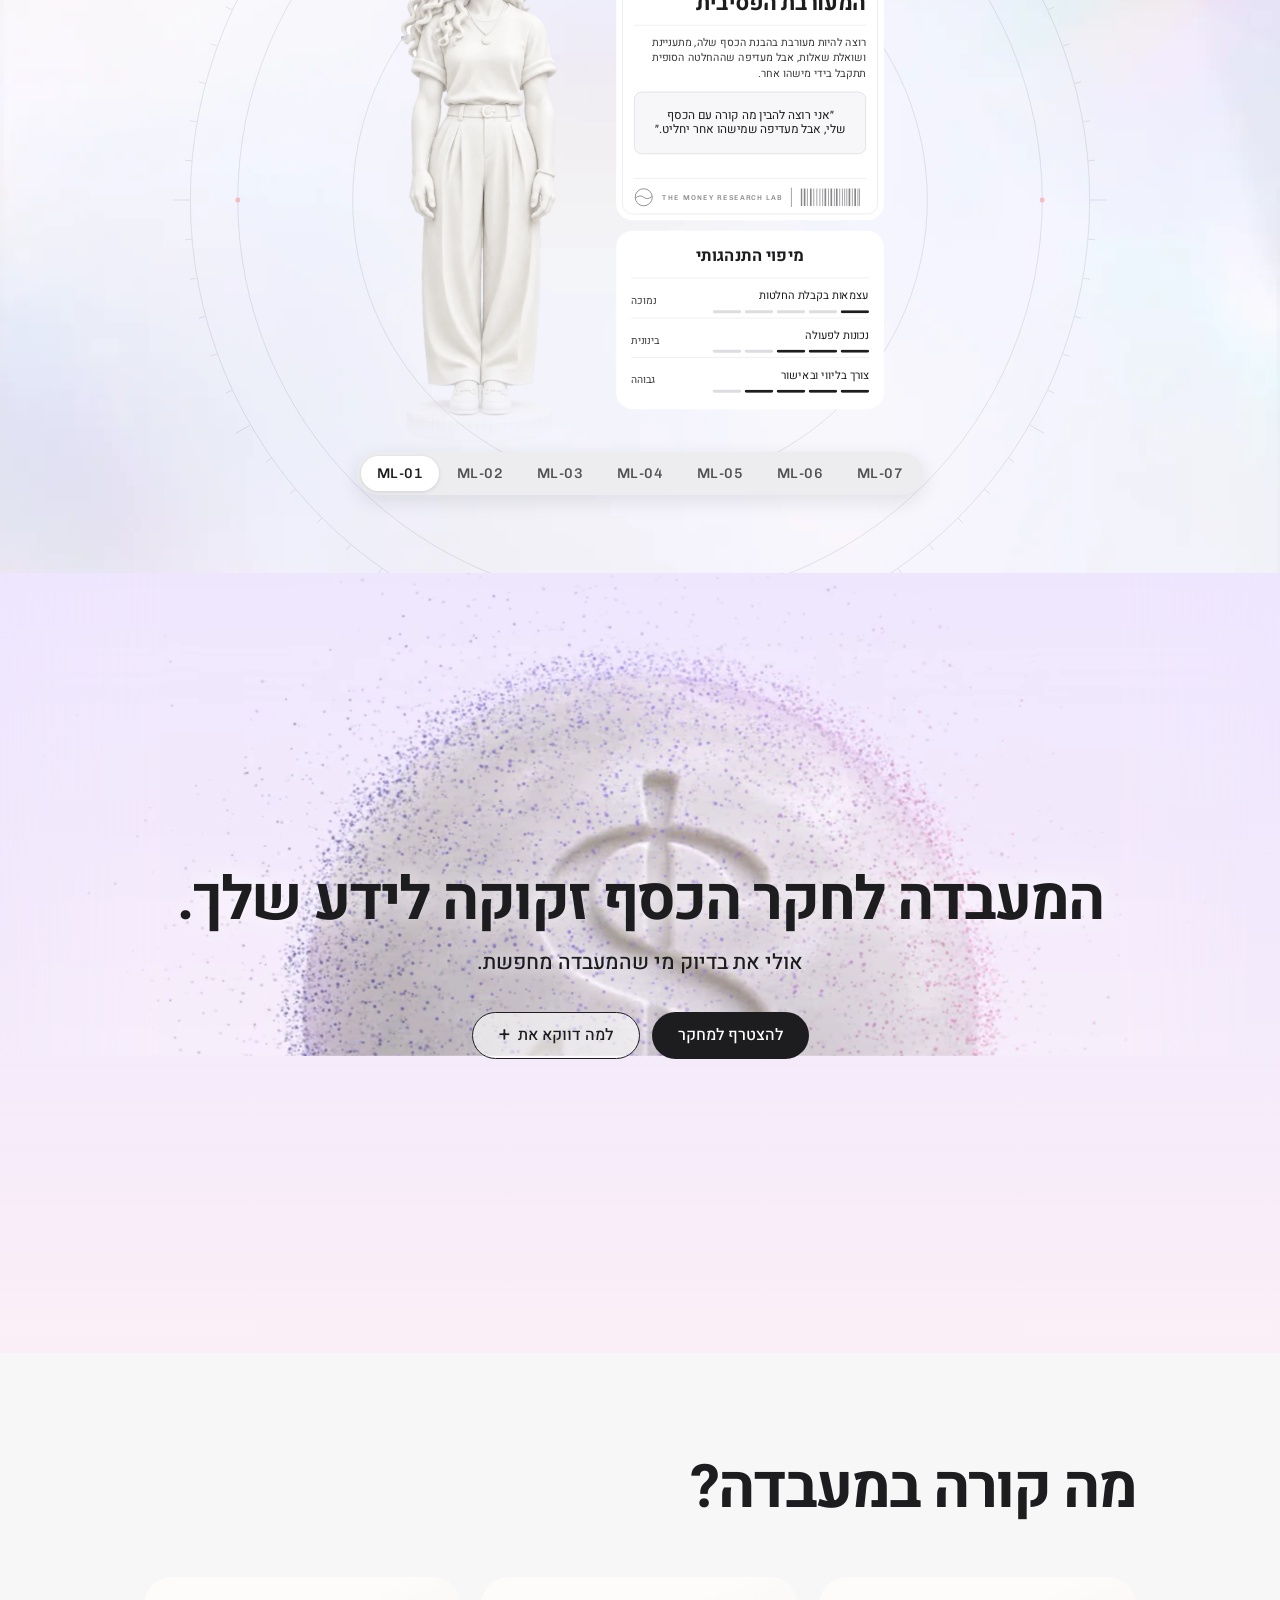
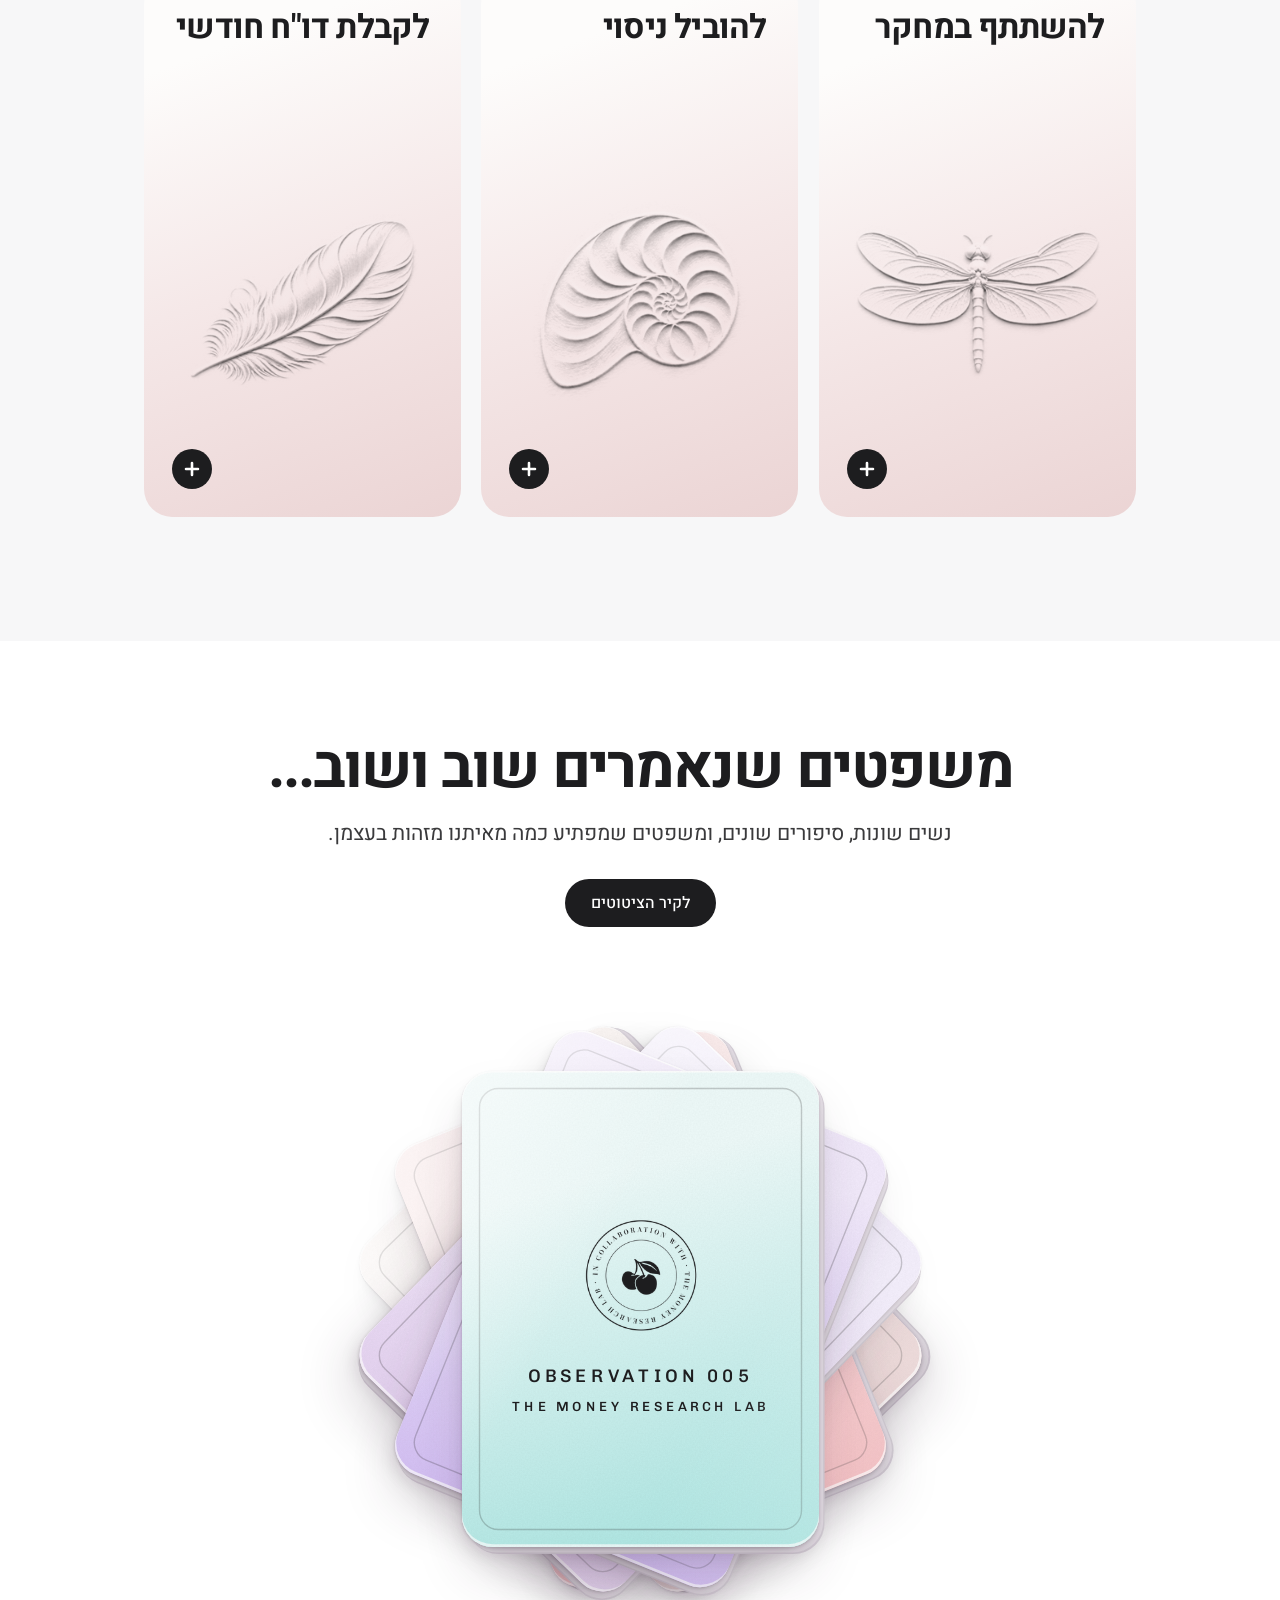
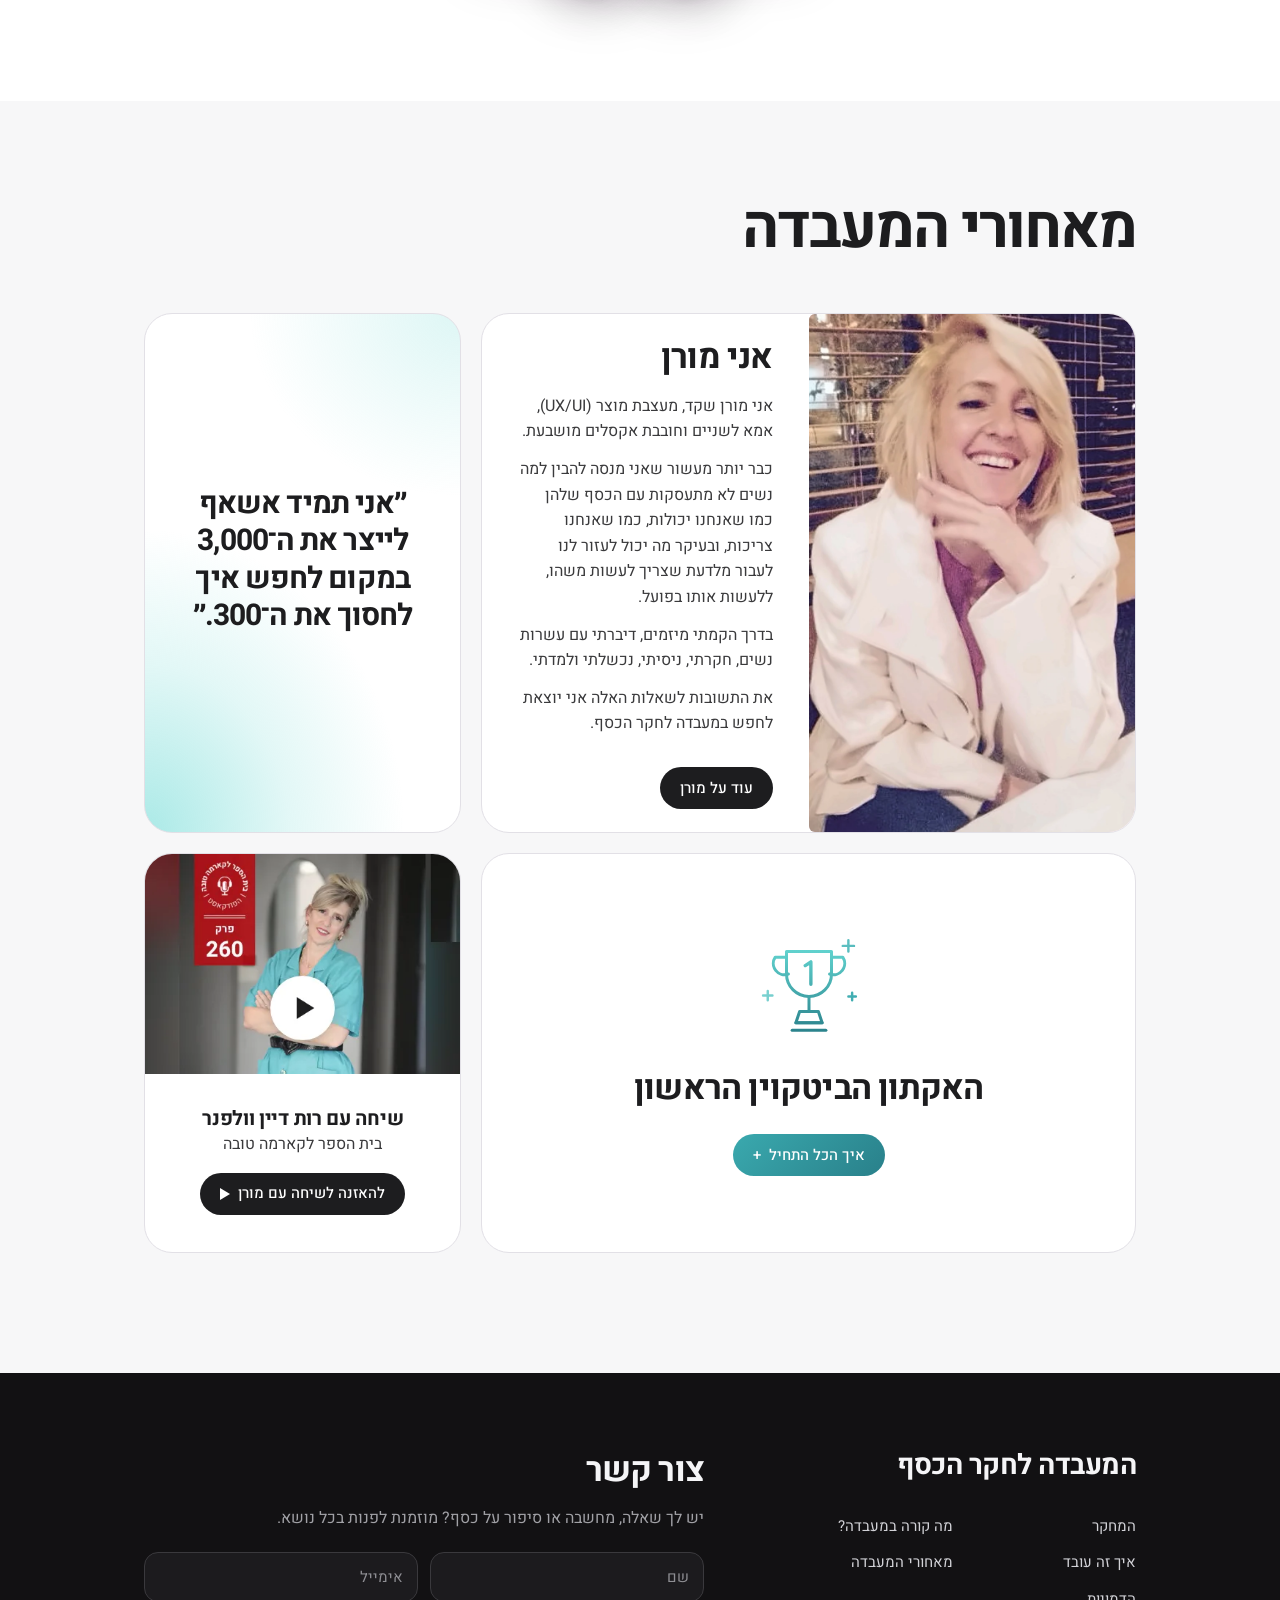
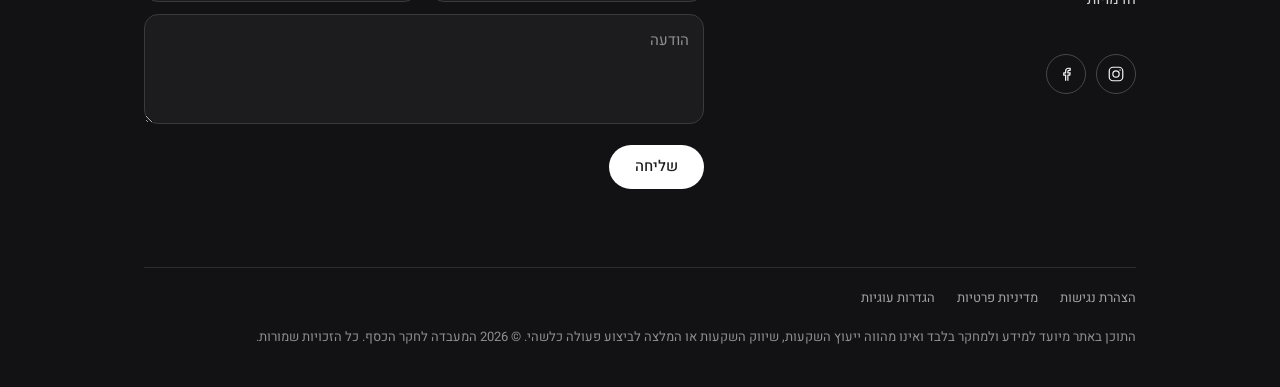
==== commit 2e26a71e: "Add files via upload" ====
--- a/index.html
+++ b/index.html
@@ -15,7 +15,9 @@
 <meta property="og:url" content="https://cherrixlabs.com/">
 <meta property="og:title" content="המעבדה לחקר הכסף">
 <meta property="og:description" content="איך נשים חושבות על כסף והשקעות">
-<meta property="og:image" content="https://cherrixlabs.com/assets/img/og-image.jpg">
+<meta property="og:image" content="https://cherrixlabs.com/assets/img/og-share-2611.jpg">
+<meta property="og:image:secure_url" content="https://cherrixlabs.com/assets/img/og-share-2611.jpg">
+<meta property="og:image:type" content="image/jpeg">
 <meta property="og:image:width" content="1200">
 <meta property="og:image:height" content="630">
 <meta property="og:image:alt" content="פסל לבן מחזיק כדור עם סימן דולר, והכיתוב המעבדה לחקר הכסף">
@@ -26,7 +28,7 @@
 <link rel="apple-touch-icon" href="/assets/img/favicon-180.png">
 <link rel="preload" href="/assets/fonts/heebo-hebrew-700-normal.woff2" as="font" type="font/woff2" crossorigin>
 <link rel="preload" href="/assets/fonts/heebo-hebrew-400-normal.woff2" as="font" type="font/woff2" crossorigin>
-<link rel="stylesheet" href="/assets/css/site.css?v=5d3d6594">
+<link rel="stylesheet" href="/assets/css/site.css?v=5a1ab57a">
 <link rel="preload" as="image" href="/assets/img/hero-desktop-poster.webp" media="(min-width:900px)" fetchpriority="high">
 <link rel="preload" as="image" href="/assets/img/hero-mobile-poster.webp" media="(max-width:899px)" fetchpriority="high">
 <script type="application/ld+json">{"@context": "https://schema.org", "@graph": [{"@type": "Organization", "@id": "https://cherrixlabs.com/#org", "name": "המעבדה לחקר הכסף", "alternateName": "The Money Research Lab", "url": "https://cherrixlabs.com/", "logo": "https://cherrixlabs.com/assets/img/favicon-512.png", "founder": {"@type": "Person", "name": "מורן שקד"}, "sameAs": ["https://www.instagram.com/missm_moneylab", "https://www.facebook.com/moranshak"]}, {"@type": "WebSite", "@id": "https://cherrixlabs.com/#site", "url": "https://cherrixlabs.com/", "name": "המעבדה לחקר הכסף", "inLanguage": "he", "publisher": {"@id": "https://cherrixlabs.com/#org"}}]}</script>
@@ -65,7 +67,7 @@
   <button class="x" type="button" data-close aria-label="סגירה"><svg width="12" height="12" viewBox="0 0 12 12" aria-hidden="true"><path d="M1.5 1.5l9 9M10.5 1.5l-9 9" stroke="#1D1D1F" stroke-width="2" stroke-linecap="round"/></svg></button>
   <section class="st st1">
    <div class="hd"><div class="art" aria-hidden="true"><span class="halo"></span><svg class="pt pt-d" aria-hidden="true" focusable="false" viewBox="0 0 820 260" width="820" height="260"><circle cx="123" cy="76" r="2.1" fill="#98E4E0" fill-opacity="0.46"/><circle cx="115" cy="55" r="0.9" fill="#65D8D3" fill-opacity="0.61"/><circle cx="301" cy="119" r="1.2" fill="#98E4E0" fill-opacity="0.75"/><circle cx="194" cy="75" r="1.2" fill="#98E4E0" fill-opacity="0.52"/><circle cx="189" cy="127" r="0.9" fill="#4FC7C2" fill-opacity="0.52"/><circle cx="-8" cy="109" r="1.2" fill="#29808A" fill-opacity="0.50"/><circle cx="18" cy="102" r="1.6" fill="#29808A" fill-opacity="0.52"/><circle cx="260" cy="153" r="2.1" fill="#98E4E0" fill-opacity="0.56"/><circle cx="271" cy="27" r="2.1" fill="#65D8D3" fill-opacity="0.81"/><circle cx="176" cy="18" r="1.2" fill="#3AA9AE" fill-opacity="0.35"/><circle cx="309" cy="120" r="2.1" fill="#4FC7C2" fill-opacity="0.83"/><circle cx="54" cy="36" r="1.2" fill="#65D8D3" fill-opacity="0.72"/><circle cx="254" cy="95" r="1.6" fill="#4FC7C2" fill-opacity="0.52"/><circle cx="13" cy="105" r="1.2" fill="#65D8D3" fill-opacity="0.78"/><circle cx="288" cy="25" r="1.6" fill="#65D8D3" fill-opacity="0.76"/><circle cx="310" cy="44" r="0.9" fill="#65D8D3" fill-opacity="0.80"/><circle cx="211" cy="34" r="1.2" fill="#29808A" fill-opacity="0.64"/><circle cx="273" cy="63" r="0.9" fill="#29808A" fill-opacity="0.72"/><circle cx="325" cy="148" r="1.2" fill="#4FC7C2" fill-opacity="0.50"/><circle cx="192" cy="113" r="0.9" fill="#4FC7C2" fill-opacity="0.62"/><circle cx="8" cy="132" r="0.9" fill="#4FC7C2" fill-opacity="0.41"/><circle cx="141" cy="163" r="1.2" fill="#98E4E0" fill-opacity="0.84"/><circle cx="100" cy="131" r="2.1" fill="#65D8D3" fill-opacity="0.53"/><circle cx="112" cy="61" r="1.2" fill="#65D8D3" fill-opacity="0.62"/><circle cx="283" cy="44" r="0.9" fill="#3AA9AE" fill-opacity="0.47"/><circle cx="308" cy="50" r="1.6" fill="#3AA9AE" fill-opacity="0.76"/><circle cx="352" cy="81" r="0.9" fill="#29808A" fill-opacity="0.66"/><circle cx="254" cy="159" r="2.1" fill="#65D8D3" fill-opacity="0.73"/><circle cx="349" cy="63" r="1.2" fill="#98E4E0" fill-opacity="0.66"/><circle cx="21" cy="40" r="2.1" fill="#65D8D3" fill-opacity="0.59"/><circle cx="217" cy="173" r="0.9" fill="#65D8D3" fill-opacity="0.74"/><circle cx="34" cy="41" r="0.9" fill="#65D8D3" fill-opacity="0.37"/><circle cx="247" cy="103" r="2.1" fill="#65D8D3" fill-opacity="0.78"/><circle cx="352" cy="80" r="0.9" fill="#4FC7C2" fill-opacity="0.60"/><circle cx="194" cy="65" r="1.6" fill="#3AA9AE" fill-opacity="0.51"/><circle cx="236" cy="133" r="1.6" fill="#29808A" fill-opacity="0.67"/><circle cx="191" cy="43" r="1.6" fill="#98E4E0" fill-opacity="0.48"/><circle cx="349" cy="116" r="1.6" fill="#29808A" fill-opacity="0.41"/><circle cx="305" cy="109" r="0.9" fill="#29808A" fill-opacity="0.75"/><circle cx="111" cy="165" r="1.2" fill="#65D8D3" fill-opacity="0.54"/><circle cx="355" cy="74" r="2.1" fill="#65D8D3" fill-opacity="0.66"/><circle cx="291" cy="86" r="2.1" fill="#65D8D3" fill-opacity="0.54"/><circle cx="249" cy="108" r="2.1" fill="#98E4E0" fill-opacity="0.56"/><circle cx="305" cy="102" r="2.1" fill="#29808A" fill-opacity="0.36"/><circle cx="136" cy="105" r="1.2" fill="#4FC7C2" fill-opacity="0.49"/><circle cx="253" cy="152" r="0.9" fill="#29808A" fill-opacity="0.46"/><circle cx="201" cy="74" r="1.2" fill="#65D8D3" fill-opacity="0.82"/><circle cx="255" cy="75" r="1.6" fill="#4FC7C2" fill-opacity="0.75"/><circle cx="55" cy="162" r="1.6" fill="#65D8D3" fill-opacity="0.58"/><circle cx="82" cy="79" r="0.9" fill="#4FC7C2" fill-opacity="0.75"/><circle cx="73" cy="40" r="0.9" fill="#98E4E0" fill-opacity="0.63"/><circle cx="96" cy="37" r="0.9" fill="#4FC7C2" fill-opacity="0.71"/><circle cx="-2" cy="82" r="2.1" fill="#3AA9AE" fill-opacity="0.47"/><circle cx="165" cy="29" r="2.1" fill="#65D8D3" fill-opacity="0.61"/><circle cx="163" cy="123" r="0.9" fill="#29808A" fill-opacity="0.44"/><circle cx="-7" cy="71" r="0.9" fill="#98E4E0" fill-opacity="0.77"/><circle cx="298" cy="92" r="0.9" fill="#65D8D3" fill-opacity="0.77"/><circle cx="101" cy="59" r="2.1" fill="#98E4E0" fill-opacity="0.64"/><circle cx="164" cy="77" r="0.9" fill="#65D8D3" fill-opacity="0.85"/><circle cx="304" cy="116" r="1.2" fill="#65D8D3" fill-opacity="0.63"/><circle cx="55" cy="103" r="0.9" fill="#4FC7C2" fill-opacity="0.38"/><circle cx="99" cy="155" r="1.6" fill="#4FC7C2" fill-opacity="0.44"/><circle cx="172" cy="-2" r="0.9" fill="#3AA9AE" fill-opacity="0.85"/><circle cx="205" cy="92" r="1.2" fill="#29808A" fill-opacity="0.66"/><circle cx="317" cy="67" r="2.1" fill="#98E4E0" fill-opacity="0.53"/><circle cx="120" cy="97" r="2.1" fill="#98E4E0" fill-opacity="0.63"/><circle cx="130" cy="156" r="0.9" fill="#29808A" fill-opacity="0.60"/><circle cx="150" cy="134" r="2.1" fill="#3AA9AE" fill-opacity="0.56"/><circle cx="112" cy="57" r="2.1" fill="#3AA9AE" fill-opacity="0.67"/><circle cx="130" cy="118" r="1.2" fill="#3AA9AE" fill-opacity="0.40"/><circle cx="335" cy="103" r="2.1" fill="#4FC7C2" fill-opacity="0.83"/><circle cx="171" cy="13" r="1.2" fill="#3AA9AE" fill-opacity="0.48"/><circle cx="195" cy="132" r="1.2" fill="#3AA9AE" fill-opacity="0.64"/><circle cx="194" cy="185" r="1.6" fill="#3AA9AE" fill-opacity="0.78"/><circle cx="133" cy="100" r="1.6" fill="#29808A" fill-opacity="0.65"/><circle cx="297" cy="139" r="1.6" fill="#3AA9AE" fill-opacity="0.50"/><circle cx="144" cy="128" r="1.6" fill="#29808A" fill-opacity="0.75"/><circle cx="29" cy="125" r="1.2" fill="#3AA9AE" fill-opacity="0.63"/><circle cx="265" cy="178" r="1.2" fill="#98E4E0" fill-opacity="0.59"/><circle cx="136" cy="47" r="1.2" fill="#29808A" fill-opacity="0.85"/></svg><svg class="pt pt-m" aria-hidden="true" focusable="false" viewBox="0 0 390 230" width="390" height="230"><circle cx="80" cy="37" r="1.5" fill="#4FC7C2" fill-opacity="0.50"/><circle cx="76" cy="23" r="1.5" fill="#65D8D3" fill-opacity="0.74"/><circle cx="196" cy="64" r="1.5" fill="#65D8D3" fill-opacity="0.54"/><circle cx="129" cy="35" r="1.1" fill="#65D8D3" fill-opacity="0.67"/><circle cx="124" cy="71" r="1.5" fill="#29808A" fill-opacity="0.53"/><circle cx="-1" cy="58" r="1.5" fill="#4FC7C2" fill-opacity="0.70"/><circle cx="15" cy="54" r="1.9" fill="#65D8D3" fill-opacity="0.64"/><circle cx="169" cy="86" r="0.8" fill="#98E4E0" fill-opacity="0.48"/><circle cx="177" cy="6" r="1.9" fill="#98E4E0" fill-opacity="0.65"/><circle cx="116" cy="-0" r="1.5" fill="#3AA9AE" fill-opacity="0.53"/><circle cx="201" cy="65" r="1.5" fill="#98E4E0" fill-opacity="0.77"/><circle cx="38" cy="12" r="1.5" fill="#98E4E0" fill-opacity="0.74"/><circle cx="167" cy="50" r="0.8" fill="#65D8D3" fill-opacity="0.84"/><circle cx="13" cy="55" r="1.1" fill="#98E4E0" fill-opacity="0.60"/><circle cx="187" cy="4" r="1.5" fill="#3AA9AE" fill-opacity="0.51"/><circle cx="201" cy="17" r="1.9" fill="#65D8D3" fill-opacity="0.40"/><circle cx="138" cy="10" r="1.5" fill="#98E4E0" fill-opacity="0.69"/><circle cx="178" cy="29" r="1.1" fill="#29808A" fill-opacity="0.75"/><circle cx="210" cy="83" r="1.1" fill="#65D8D3" fill-opacity="0.52"/><circle cx="126" cy="62" r="1.1" fill="#4FC7C2" fill-opacity="0.58"/><circle cx="10" cy="73" r="1.1" fill="#65D8D3" fill-opacity="0.37"/><circle cx="94" cy="93" r="1.1" fill="#98E4E0" fill-opacity="0.75"/><circle cx="67" cy="72" r="1.1" fill="#98E4E0" fill-opacity="0.52"/><circle cx="74" cy="27" r="0.8" fill="#4FC7C2" fill-opacity="0.52"/><circle cx="185" cy="17" r="1.1" fill="#29808A" fill-opacity="0.50"/><circle cx="200" cy="20" r="1.5" fill="#29808A" fill-opacity="0.52"/><circle cx="228" cy="40" r="1.9" fill="#98E4E0" fill-opacity="0.56"/><circle cx="166" cy="90" r="1.9" fill="#65D8D3" fill-opacity="0.81"/><circle cx="226" cy="29" r="1.1" fill="#3AA9AE" fill-opacity="0.35"/><circle cx="17" cy="15" r="1.9" fill="#4FC7C2" fill-opacity="0.83"/><circle cx="142" cy="99" r="1.1" fill="#65D8D3" fill-opacity="0.72"/><circle cx="26" cy="15" r="1.5" fill="#4FC7C2" fill-opacity="0.52"/><circle cx="163" cy="55" r="1.1" fill="#65D8D3" fill-opacity="0.78"/><circle cx="228" cy="40" r="1.5" fill="#65D8D3" fill-opacity="0.76"/><circle cx="128" cy="29" r="0.8" fill="#65D8D3" fill-opacity="0.80"/><circle cx="155" cy="74" r="1.1" fill="#29808A" fill-opacity="0.64"/><circle cx="126" cy="15" r="0.8" fill="#29808A" fill-opacity="0.72"/><circle cx="226" cy="63" r="1.1" fill="#4FC7C2" fill-opacity="0.50"/><circle cx="199" cy="58" r="0.8" fill="#4FC7C2" fill-opacity="0.62"/><circle cx="75" cy="94" r="0.8" fill="#4FC7C2" fill-opacity="0.41"/><circle cx="230" cy="36" r="1.1" fill="#98E4E0" fill-opacity="0.84"/><circle cx="190" cy="44" r="1.9" fill="#65D8D3" fill-opacity="0.53"/><circle cx="163" cy="58" r="1.1" fill="#65D8D3" fill-opacity="0.62"/><circle cx="199" cy="54" r="0.8" fill="#3AA9AE" fill-opacity="0.47"/><circle cx="89" cy="56" r="1.5" fill="#3AA9AE" fill-opacity="0.76"/><circle cx="165" cy="86" r="0.8" fill="#29808A" fill-opacity="0.66"/><circle cx="134" cy="35" r="1.9" fill="#65D8D3" fill-opacity="0.73"/><circle cx="168" cy="36" r="1.1" fill="#98E4E0" fill-opacity="0.66"/><circle cx="39" cy="92" r="1.9" fill="#65D8D3" fill-opacity="0.59"/><circle cx="55" cy="39" r="0.8" fill="#65D8D3" fill-opacity="0.74"/><circle cx="50" cy="14" r="0.8" fill="#65D8D3" fill-opacity="0.37"/><circle cx="65" cy="12" r="1.9" fill="#65D8D3" fill-opacity="0.78"/><circle cx="3" cy="41" r="0.8" fill="#4FC7C2" fill-opacity="0.60"/><circle cx="108" cy="6" r="1.5" fill="#3AA9AE" fill-opacity="0.51"/><circle cx="107" cy="68" r="1.5" fill="#29808A" fill-opacity="0.67"/></svg><span class="ph"><img src="/assets/img/founder-me-circle.webp" width="336" height="336" alt=""></span></div><div class="kk">מאחורי המעבדה</div><h2 id="credo-h1" tabindex="-1">אני מורן</h2></div>
-   <div class="sc"><div class="wbody"><p class="lead">אני מורן שקד, מעצבת מוצר (UX/UI), אמא לשניים וחובבת אקסלים מושבעת.</p><p>אני לא כלכלנית, לא פיננסיירית ולא יועצת השקעות, אבל כבר יותר מעשור שאני מנסה להבין למה נשים לא מתעסקות עם הכסף שלהן כמו שאנחנו יכולות, כמו שאנחנו צריכות.</p><p>הכול התחיל ב־2013&rlm;, כשהגעתי להאקתון הביטקוין הראשון בארץ. הייתי האישה היחידה בחדר, הצגתי רעיון וזכיתי עם הצוות שלי במקום הראשון. אבל הדבר שנשאר איתי מהאירוע הזה לא היה הפרס, אלא שאלה אחת:</p><blockquote class="pull" dir="rtl"><svg class="qm" width="40" height="30" viewBox="0 0 54 40" aria-hidden="true"><g fill="#98E4E0"><path d="M11 40a11 11 0 0 1-11-11C0 15 7 5 19 0l2 4C14 8 10 13 9 19a11 11 0 1 1 2 21z"/><path d="M40 40a11 11 0 0 1-11-11C29 15 36 5 48 0l2 4C43 8 39 13 38 19a11 11 0 1 1 2 21z"/></g></svg><span>איפה כל הנשים?</span></blockquote><p>מאז הקמתי את Miss Bitcoin, יזמתי את ״סוכריות פיננסיות״, ארגנתי סדנאות, דיברתי עם נשים, חקרתי, ניסיתי, נכשלתי ולמדתי.</p><p>אני מאמינה שכסף הוא הרבה יותר ממספר בחשבון הבנק. הוא האפשרות לבחור איך לחיות, מה לעשות, איפה לעבוד, מתי לעזוב ומה לבנות לעצמנו.</p><p class="big">אני קוראת לזה <em>״עסקי פתיחת האופציות״</em>.</p><blockquote class="pq" dir="rtl"><p>אני רוצה קודם לפתוח את האופציה,<br>אח״כ נראה מה נעשה איתה.</p></blockquote><p>אני רוצה שנשים יבנו לעצמן מספיק הון כדי שלא יצטרכו להישאר במקום שלא טוב להן, כדי שיוכלו להגשים חלומות, ובעיקר כדי שתהיה להן האפשרות לבחור.</p><p>אחרי יותר מעשור של שאלות, ניסיונות ומיזמים, הקמתי את המעבדה לחקר הכסף כדי להמשיך לחפש תשובות, אבל הפעם בצורה שיטתית, יחד עם הנשים שעבורן אני רוצה לבנות את הפתרונות.</p></div></div>
+   <div class="sc"><div class="wbody"><p class="lead">אני מורן שקד, מעצבת מוצר (UX/UI), אמא לשניים וחובבת אקסלים מושבעת.</p><p>אני לא כלכלנית, לא פיננסיירית ולא יועצת השקעות, אבל כבר יותר מעשור שאני מנסה להבין למה נשים לא מתעסקות עם הכסף שלהן כמו שאנחנו יכולות, כמו שאנחנו צריכות.</p><p>הכול התחיל ב־2013&rlm;, כשהגעתי להאקתון הביטקוין הראשון בארץ. הייתי האישה היחידה בחדר, הצגתי רעיון וזכיתי עם הצוות שלי במקום הראשון. אבל הדבר שנשאר איתי מהאירוע הזה לא היה הפרס, אלא שאלה אחת:</p><blockquote class="pull" dir="rtl"><svg class="qm" width="40" height="30" viewBox="0 0 54 40" aria-hidden="true"><g fill="#98E4E0"><path d="M11 40a11 11 0 0 1-11-11C0 15 7 5 19 0l2 4C14 8 10 13 9 19a11 11 0 1 1 2 21z"/><path d="M40 40a11 11 0 0 1-11-11C29 15 36 5 48 0l2 4C43 8 39 13 38 19a11 11 0 1 1 2 21z"/></g></svg><span>איפה כל הנשים?</span></blockquote><p>מאז הקמתי את Miss Bitcoin, כתבתי את ״סוכריות פיננסיות״, ארגנתי סדנאות, דיברתי עם נשים, חקרתי, ניסיתי, נכשלתי ולמדתי.</p><p>אני מאמינה שכסף הוא הרבה יותר ממספר בחשבון הבנק. הוא האפשרות לבחור איך לחיות, מה לעשות, איפה לעבוד, מתי לעזוב ומה לבנות לעצמנו.</p><p class="big">אני קוראת לזה <em>״עסקי פתיחת האופציות״</em>.</p><blockquote class="pq" dir="rtl"><p>אני רוצה קודם לפתוח את האופציה,<br>אח״כ נראה מה נעשה איתה.</p></blockquote><p>אני רוצה שנשים יבנו לעצמן מספיק הון כדי שלא יצטרכו להישאר במקום שלא טוב להן, כדי שיוכלו להגשים חלומות, ובעיקר כדי שתהיה להן האפשרות לבחור.</p><p>אחרי יותר מעשור של שאלות, ניסיונות ומיזמים, הקמתי את המעבדה לחקר הכסף כדי להמשיך לחפש תשובות, אבל הפעם בצורה שיטתית, יחד עם הנשים שעבורן אני רוצה לבנות את הפתרונות.</p></div></div>
    <div class="foot"><a class="btn btn-k" href="/#founder" data-close data-ev="me_more">עוד עליי</a></div>
   </section>
  </div></div>
@@ -93,7 +95,7 @@
   <div class="stage">
    <img class="brain" src="/assets/img/story-brain.webp" alt="" width="1672" height="941" loading="lazy" decoding="async">
    <h2 class="h-sec" id="story-t">מאחורי כל החלטה<br>יש הרבה יותר ממספרים.</h2>
-   <p class="sub">למה נשים שיודעות שהן צריכות להתחיל להשקיע עדיין לא עושות את הצעד הראשון?</p>
+   <p class="sub">איך עושים את הצעד הראשון בהשקעות ומה נדרש כדי לבנות ביטחון בדרך להחלטה?</p>
    <div class="pillrow"><button class="btn btn-k" type="button" data-open="dlg-story" aria-haspopup="dialog" data-ev="story_open">מה המעבדה חוקרת <span class="plus-i" aria-hidden="true">+</span></button></div>
    <div class="flow" data-flow="d" aria-label="ידע, רגש והחלטה מובילים לביטחון, וביטחון מוביל לפעולה" role="img">
     <svg class="flow-svg" width="1440" height="930" aria-hidden="true"></svg>
@@ -109,7 +111,7 @@
   <div class="stage">
    <img class="brain" src="/assets/img/story-brain-840.webp" alt="" width="840" height="473" loading="lazy" decoding="async">
    <h2 class="h-sec" aria-hidden="true">מאחורי כל החלטה<br>יש הרבה יותר ממספרים.</h2>
-   <p class="sub" aria-hidden="true">למה נשים שיודעות שהן צריכות להתחיל להשקיע עדיין לא עושות את הצעד הראשון?</p>
+   <p class="sub" aria-hidden="true">איך עושים את הצעד הראשון בהשקעות ומה נדרש כדי לבנות ביטחון בדרך להחלטה?</p>
    <div class="pillrow"><button class="btn btn-k" type="button" data-open="dlg-story" aria-haspopup="dialog">מה המעבדה חוקרת <span class="plus-i" aria-hidden="true">+</span></button></div>
    <div class="flow" data-flow="m" aria-hidden="true">
     <svg class="flow-svg" width="390" height="790"></svg>
@@ -489,6 +491,6 @@
   <div class="pb"><button class="btn btn-k" type="button" data-ck="save">שמירת הבחירה</button><a class="lk" href="/privacy/#cookies">מה נאסף</a></div>
  </div></div>
 </dialog>
-<script src="/assets/js/site.js?v={5d3d6594}" defer></script>
+<script src="/assets/js/site.js?v={5a1ab57a}" defer></script>
 </body>
 </html>
--- a/assets/css/site.css
+++ b/assets/css/site.css
@@ -1223,3 +1223,9 @@
   .site-header{-webkit-backdrop-filter:none;backdrop-filter:none;background:rgba(18,17,19,.97)}
   .btn-gl{-webkit-backdrop-filter:none;backdrop-filter:none;background:rgba(255,255,255,.85)}
 }
+/* 26.11 (Moran): "חזרה" with an arrow pointing right, on the right (start) edge of the content, on every inner page */
+.inner .back,.backrow .back{display:inline-flex;align-items:center;gap:6px;font-size:15px;font-weight:500;color:var(--ink);text-decoration:none;min-height:44px;margin-bottom:24px}
+.inner .back svg,.backrow .back svg{flex:none}
+.inner .back:hover,.backrow .back:hover{color:var(--ink-3)}
+.backrow{width:1104px;max-width:calc(100% - 32px);margin:-40px auto 12px}
+@media (max-width:767px){.backrow{width:358px;margin:-24px auto 8px}}
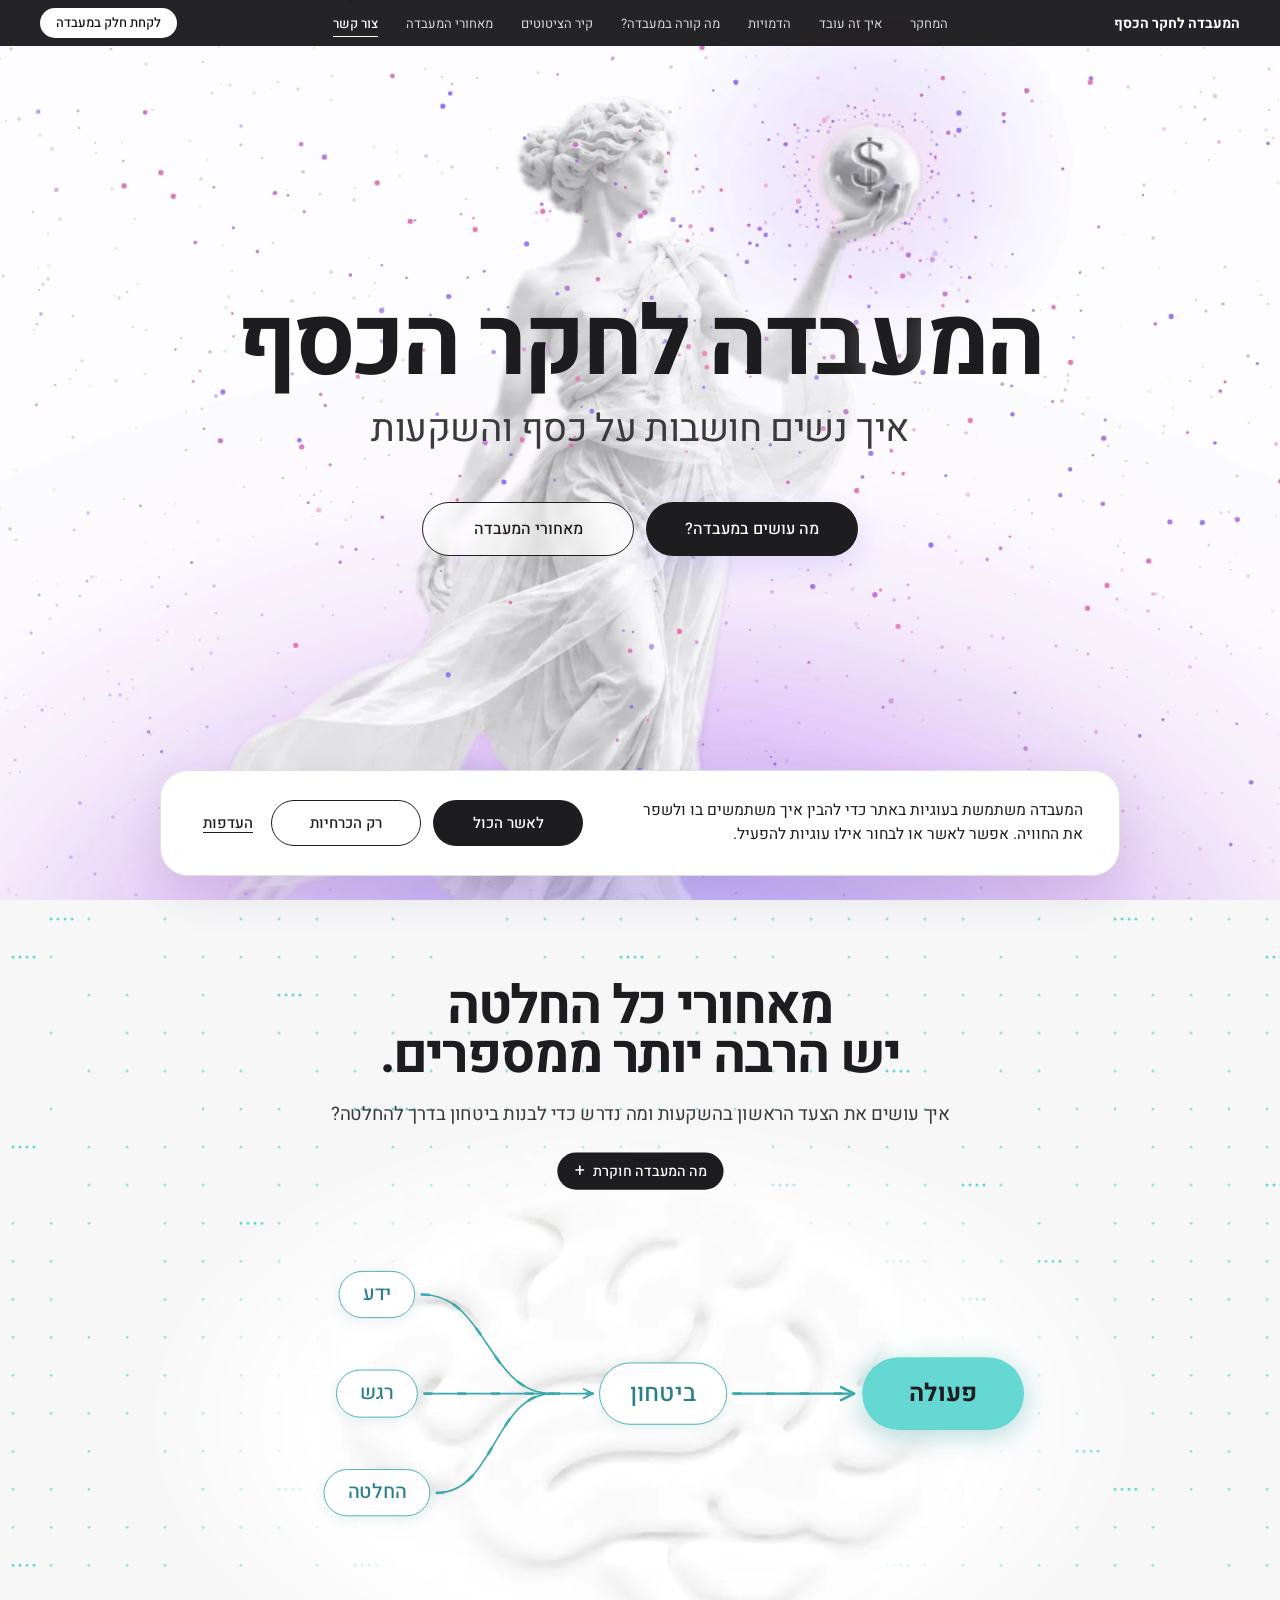
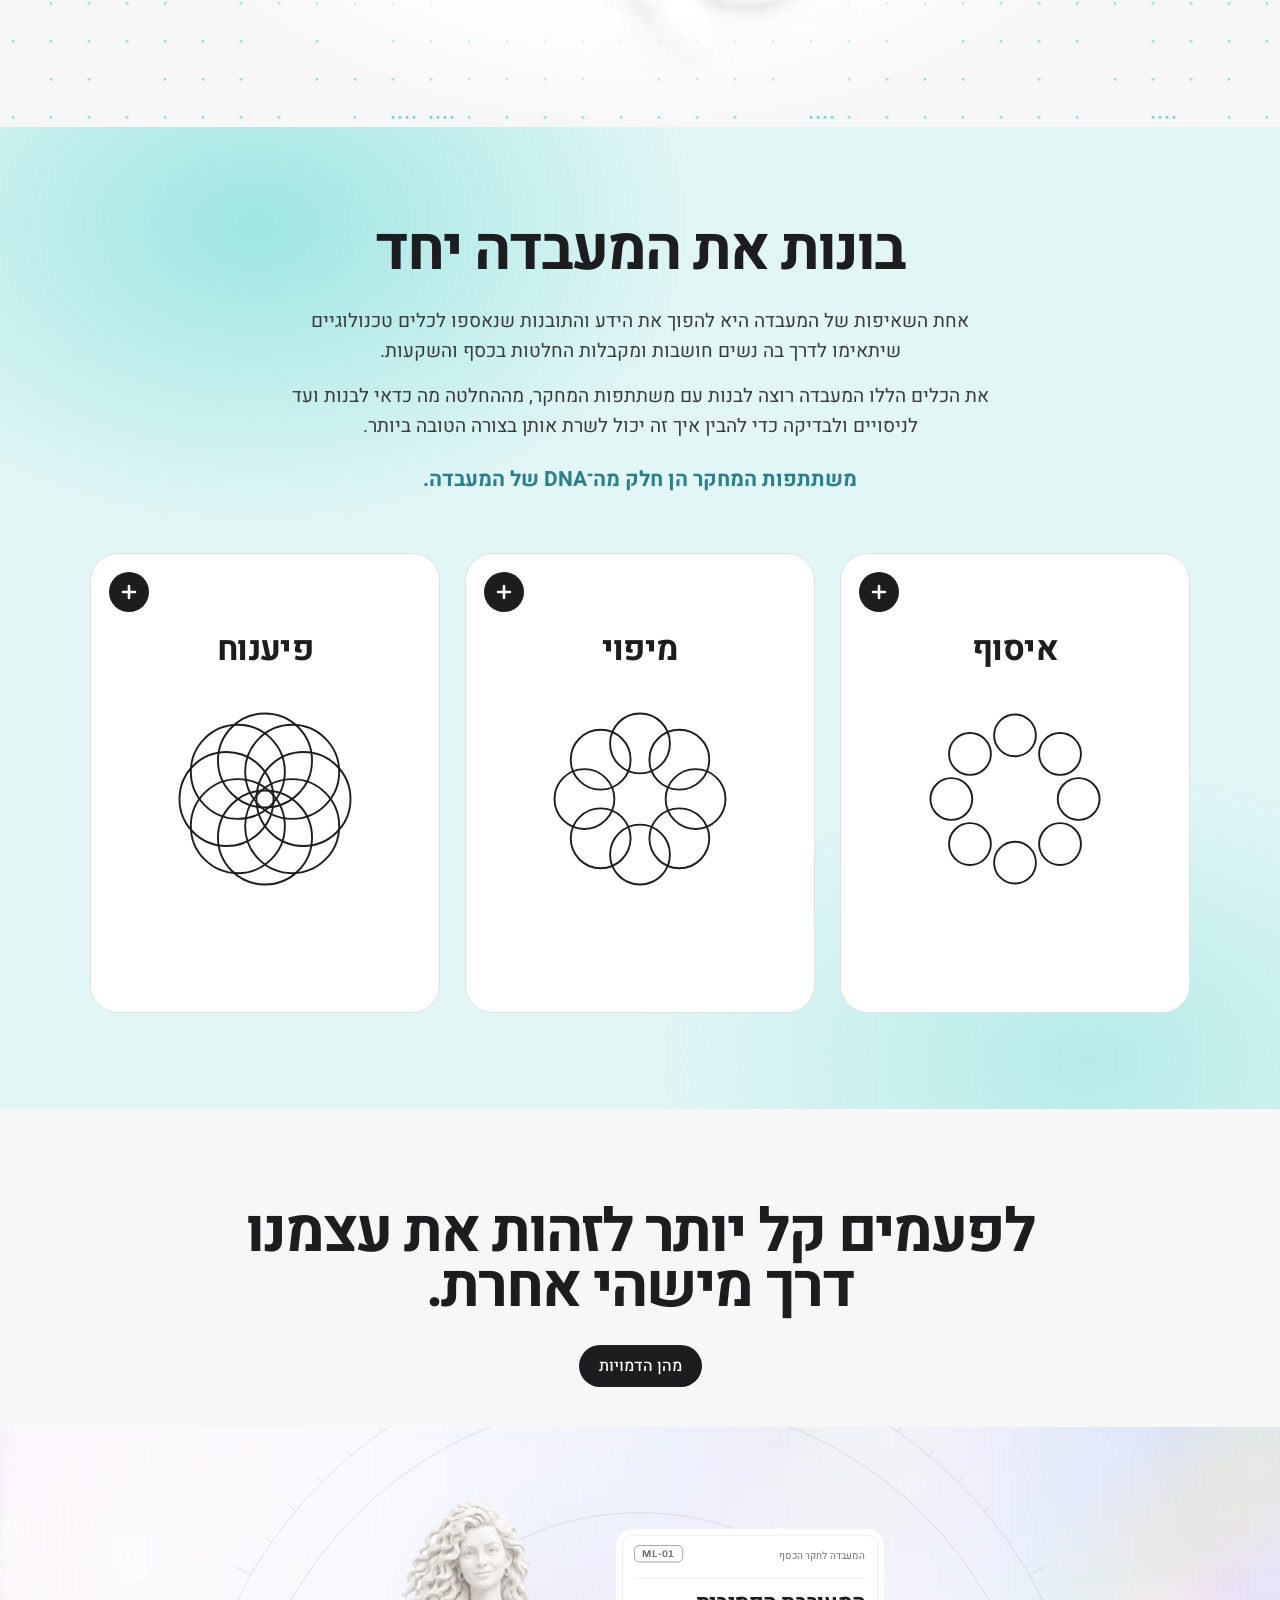
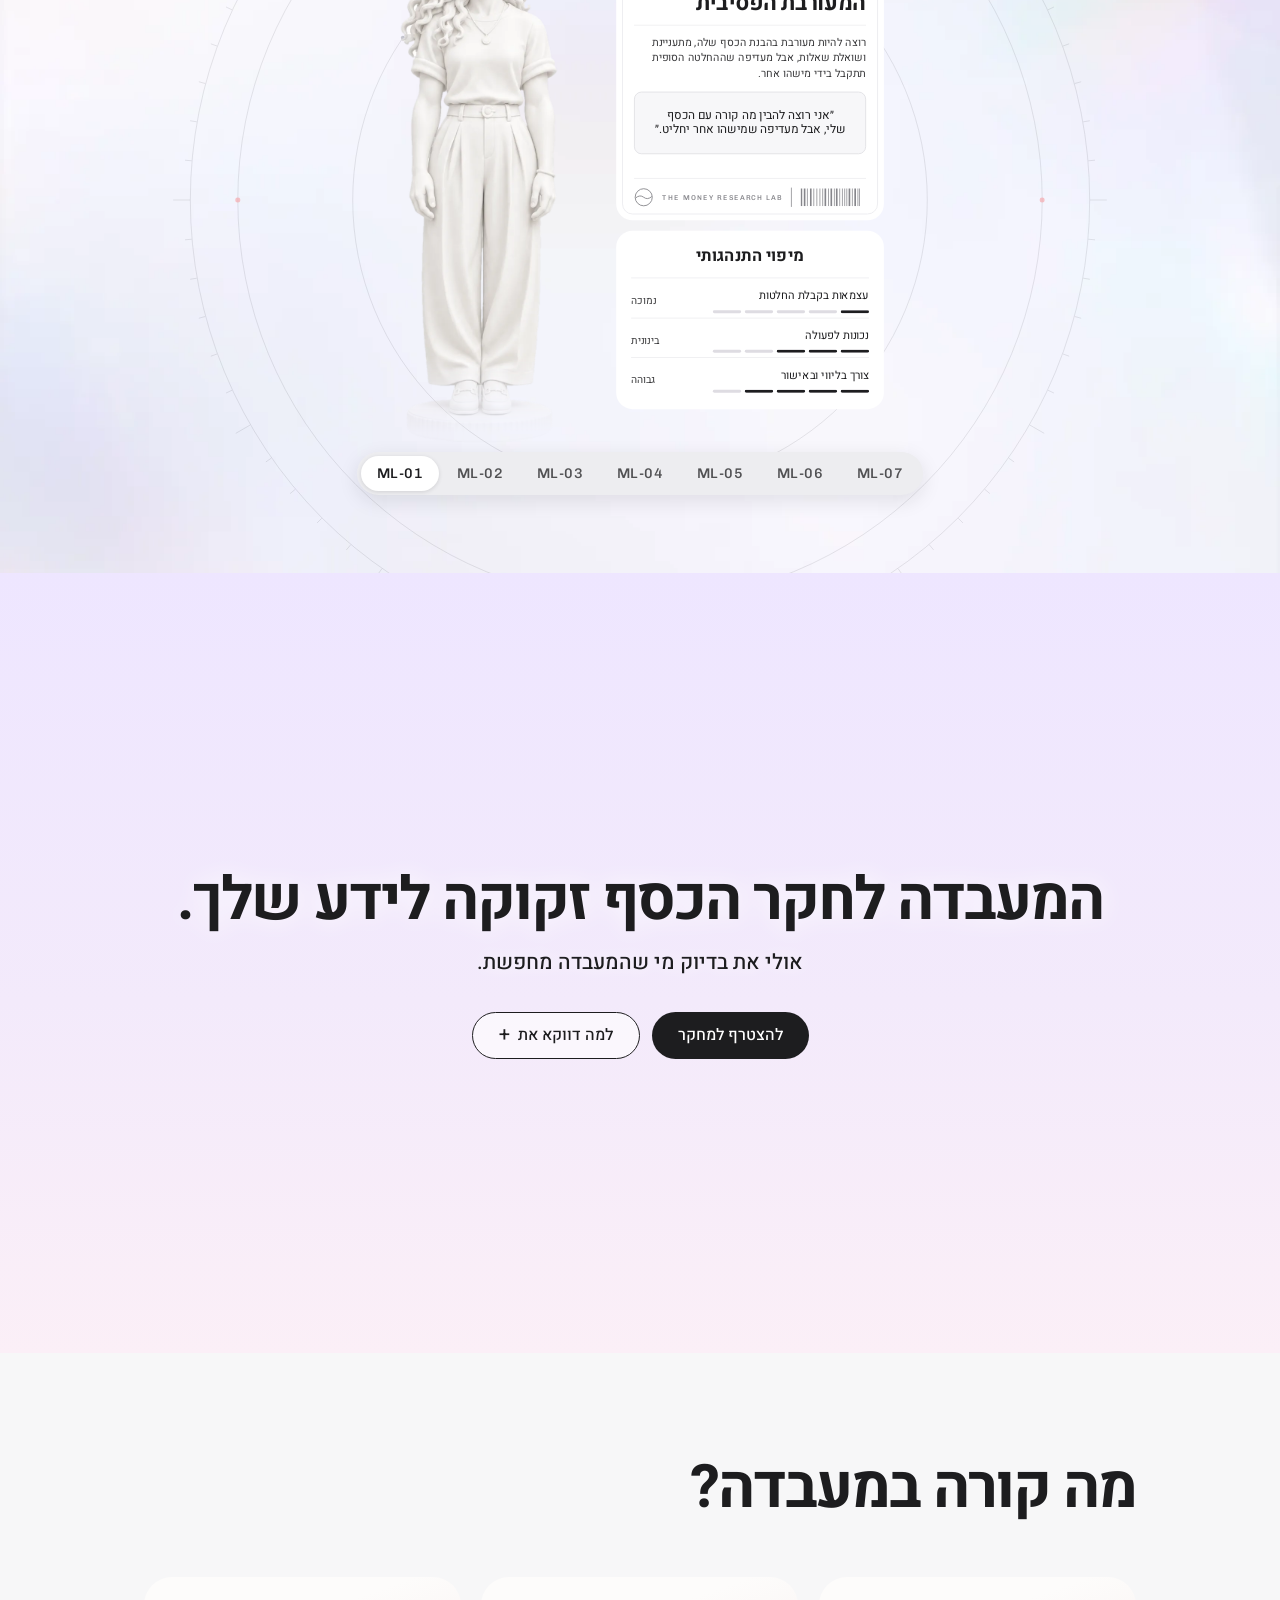
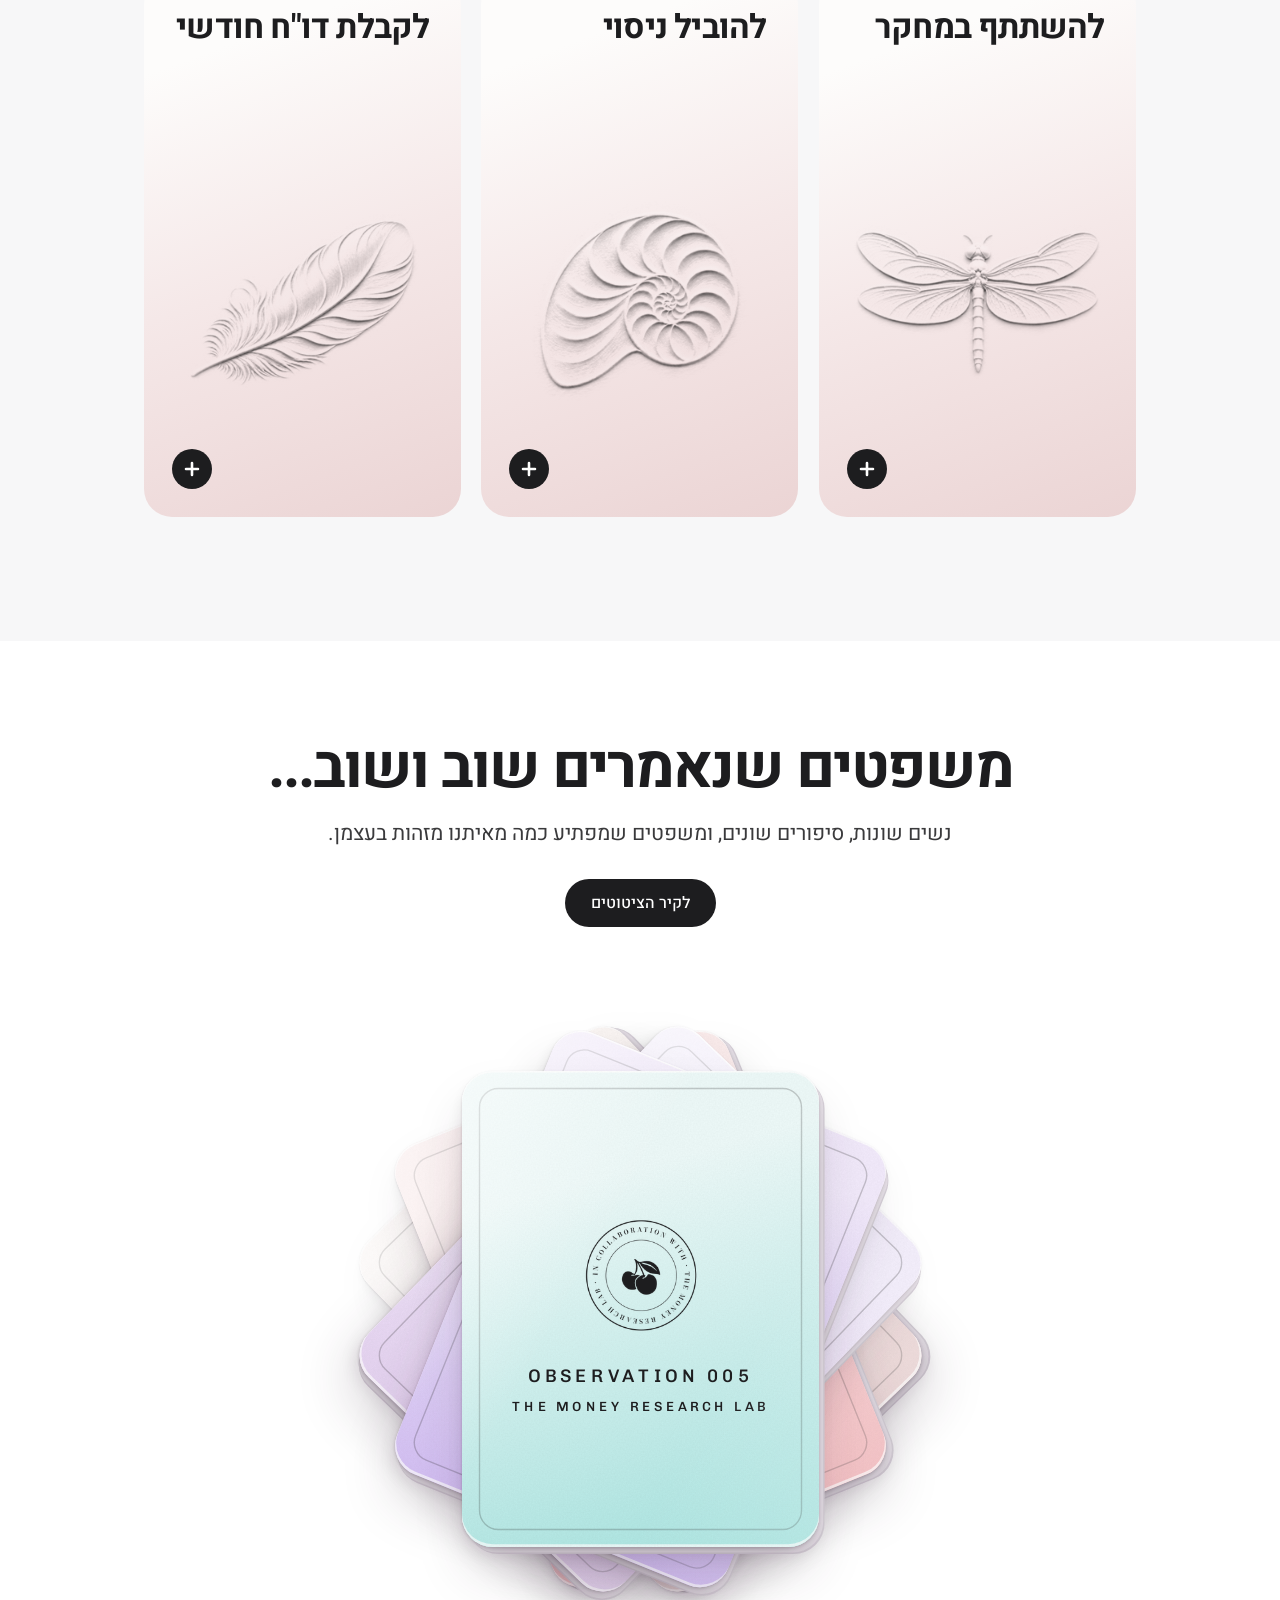
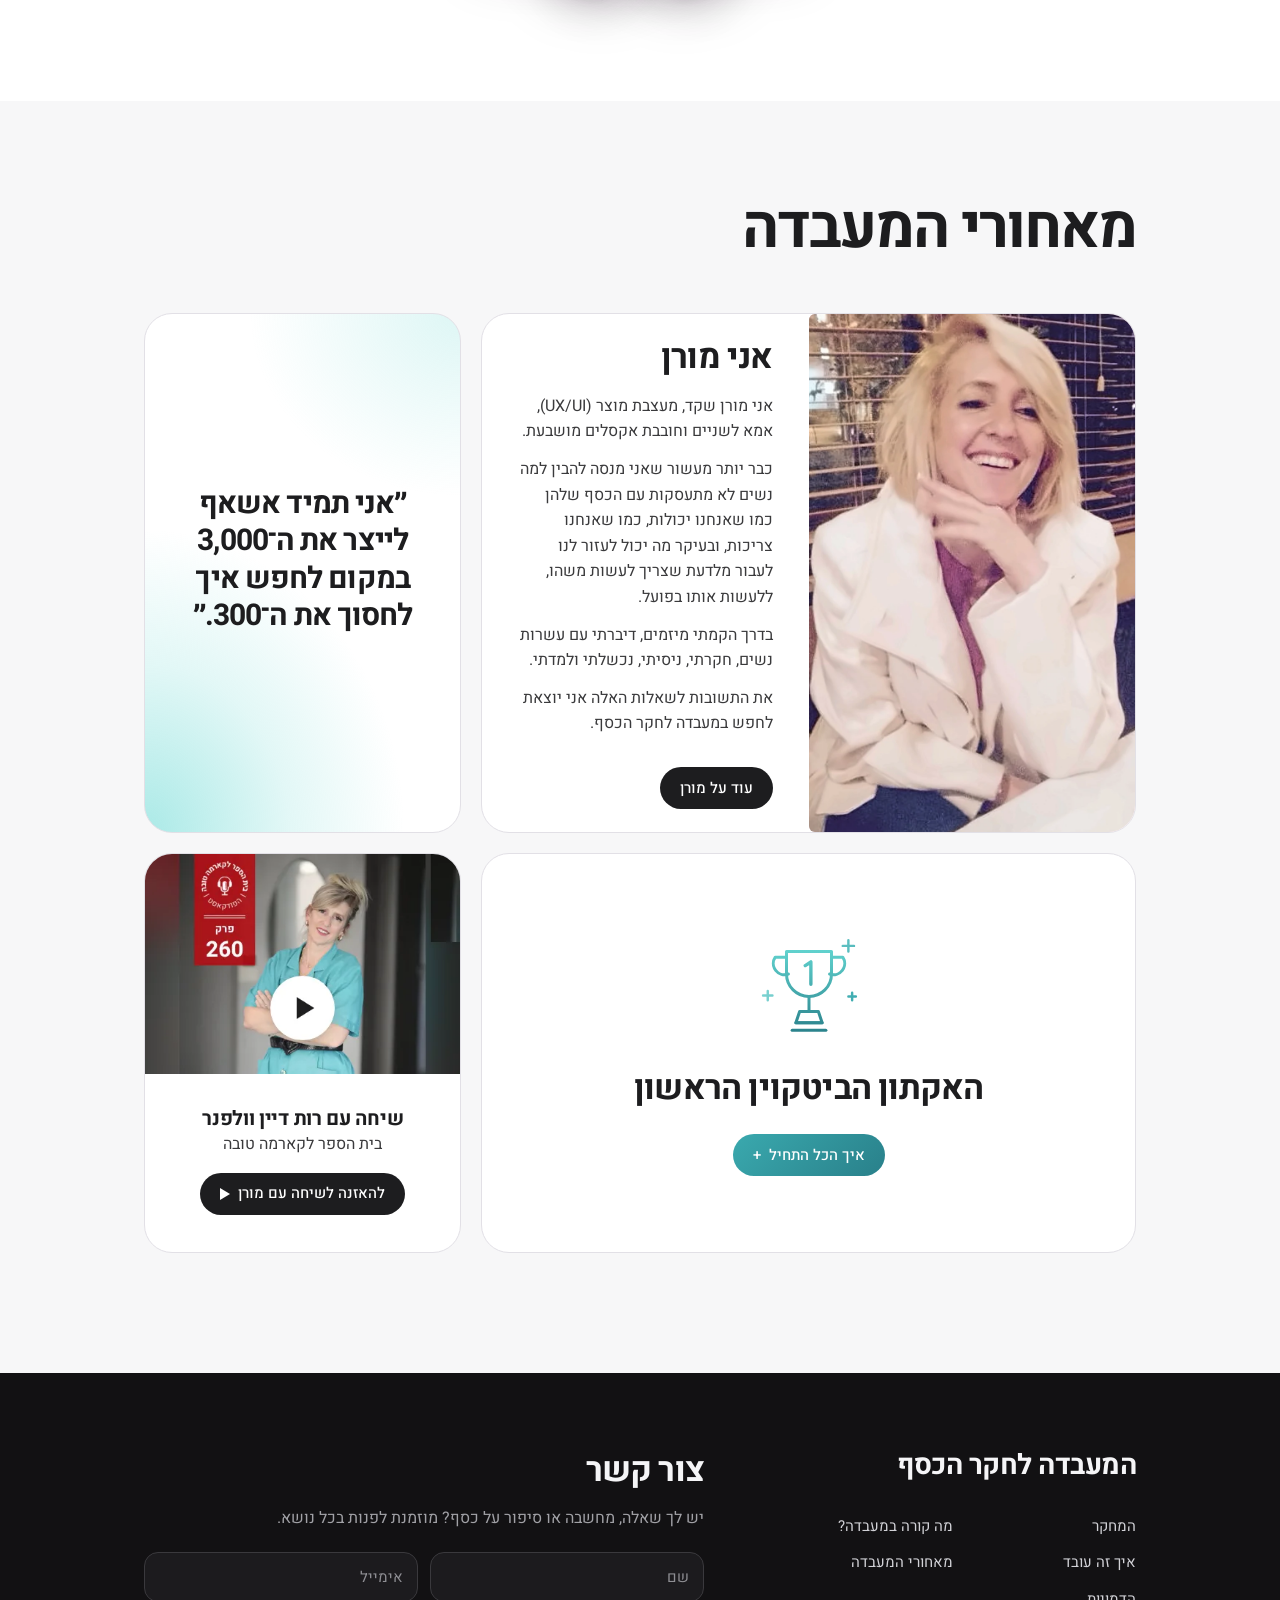
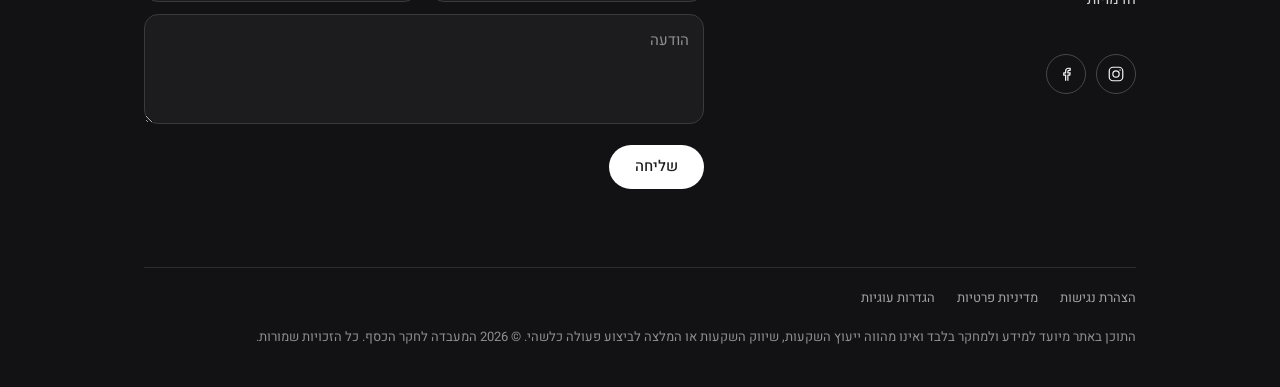
==== commit 77072700: "Add files via upload" ====
--- a/index.html
+++ b/index.html
@@ -28,7 +28,7 @@
 <link rel="apple-touch-icon" href="/assets/img/favicon-180.png">
 <link rel="preload" href="/assets/fonts/heebo-hebrew-700-normal.woff2" as="font" type="font/woff2" crossorigin>
 <link rel="preload" href="/assets/fonts/heebo-hebrew-400-normal.woff2" as="font" type="font/woff2" crossorigin>
-<link rel="stylesheet" href="/assets/css/site.css?v=5a1ab57a">
+<link rel="stylesheet" href="/assets/css/site.css?v=f4130343">
 <link rel="preload" as="image" href="/assets/img/hero-desktop-poster.webp" media="(min-width:900px)" fetchpriority="high">
 <link rel="preload" as="image" href="/assets/img/hero-mobile-poster.webp" media="(max-width:899px)" fetchpriority="high">
 <script type="application/ld+json">{"@context": "https://schema.org", "@graph": [{"@type": "Organization", "@id": "https://cherrixlabs.com/#org", "name": "המעבדה לחקר הכסף", "alternateName": "The Money Research Lab", "url": "https://cherrixlabs.com/", "logo": "https://cherrixlabs.com/assets/img/favicon-512.png", "founder": {"@type": "Person", "name": "מורן שקד"}, "sameAs": ["https://www.instagram.com/missm_moneylab", "https://www.facebook.com/moranshak"]}, {"@type": "WebSite", "@id": "https://cherrixlabs.com/#site", "url": "https://cherrixlabs.com/", "name": "המעבדה לחקר הכסף", "inLanguage": "he", "publisher": {"@id": "https://cherrixlabs.com/#org"}}]}</script>
@@ -491,6 +491,6 @@
   <div class="pb"><button class="btn btn-k" type="button" data-ck="save">שמירת הבחירה</button><a class="lk" href="/privacy/#cookies">מה נאסף</a></div>
  </div></div>
 </dialog>
-<script src="/assets/js/site.js?v={5a1ab57a}" defer></script>
+<script src="/assets/js/site.js?v={f4130343}" defer></script>
 </body>
 </html>
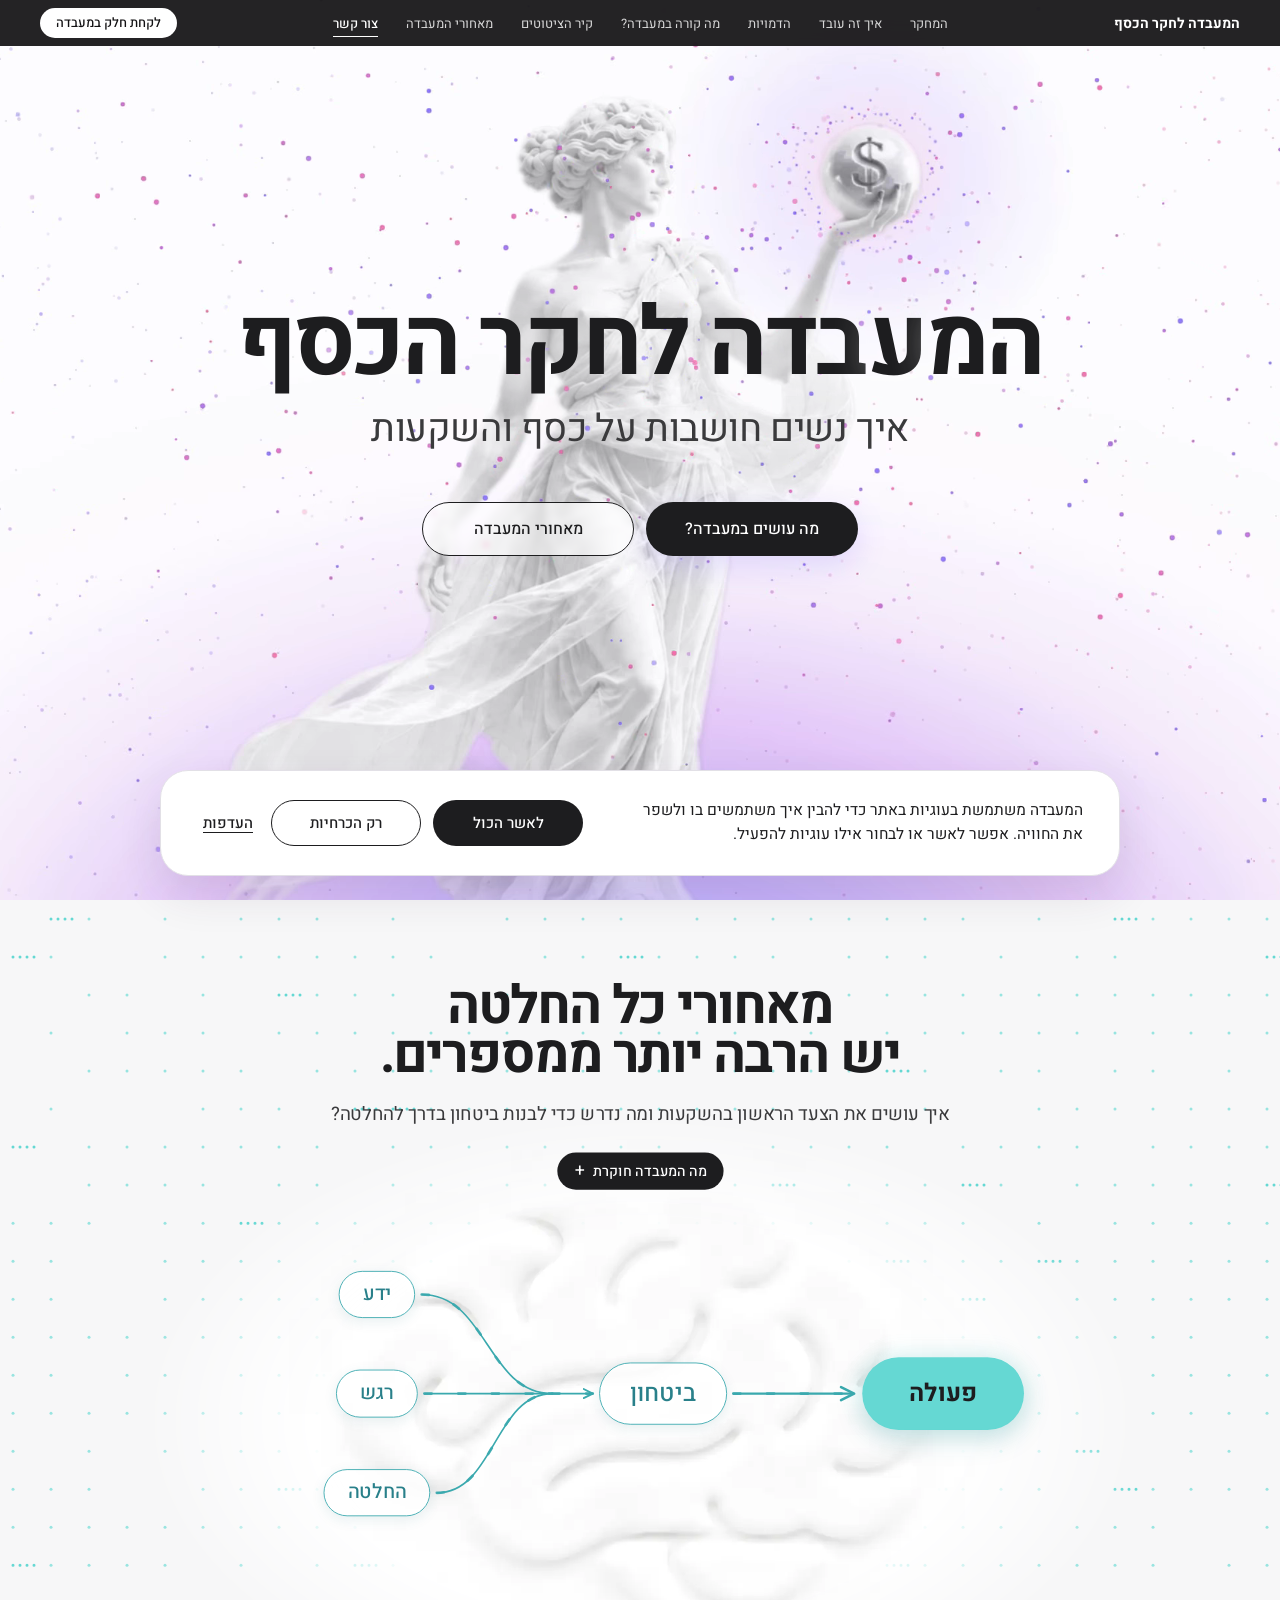
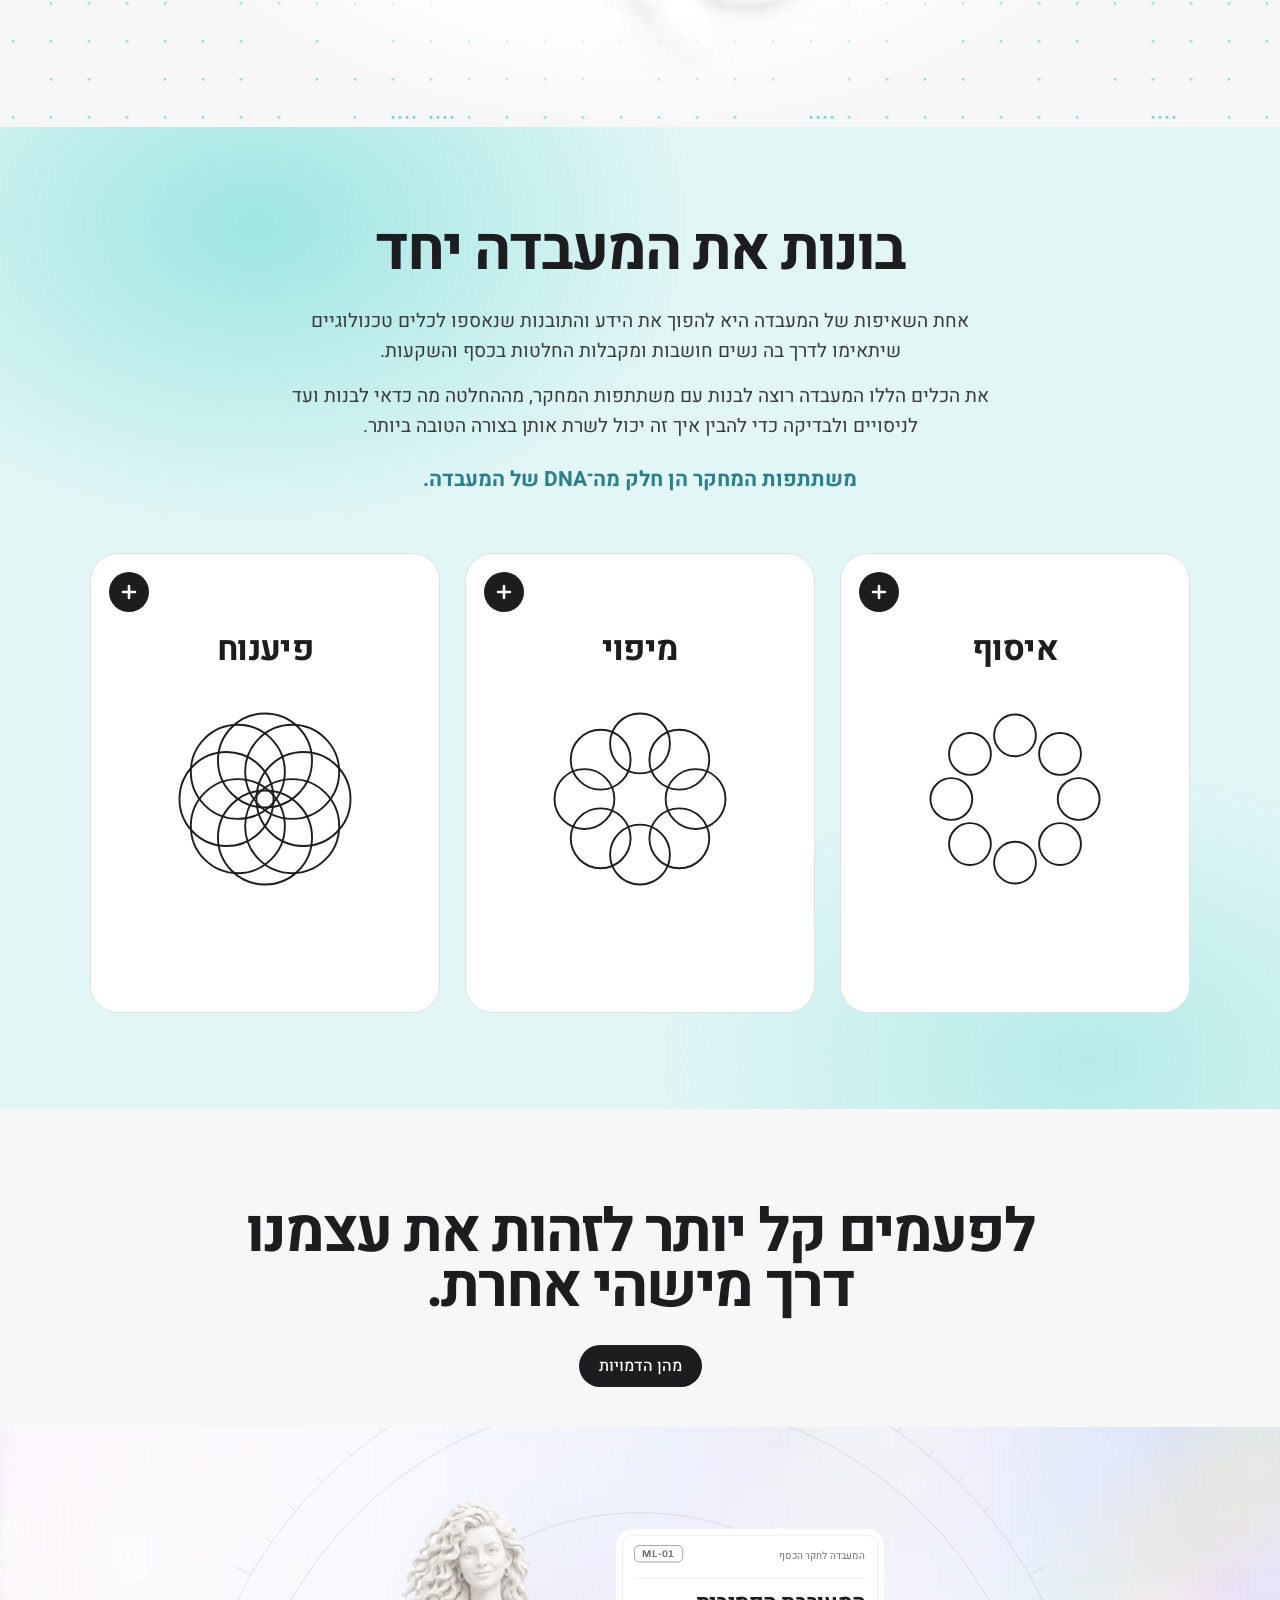
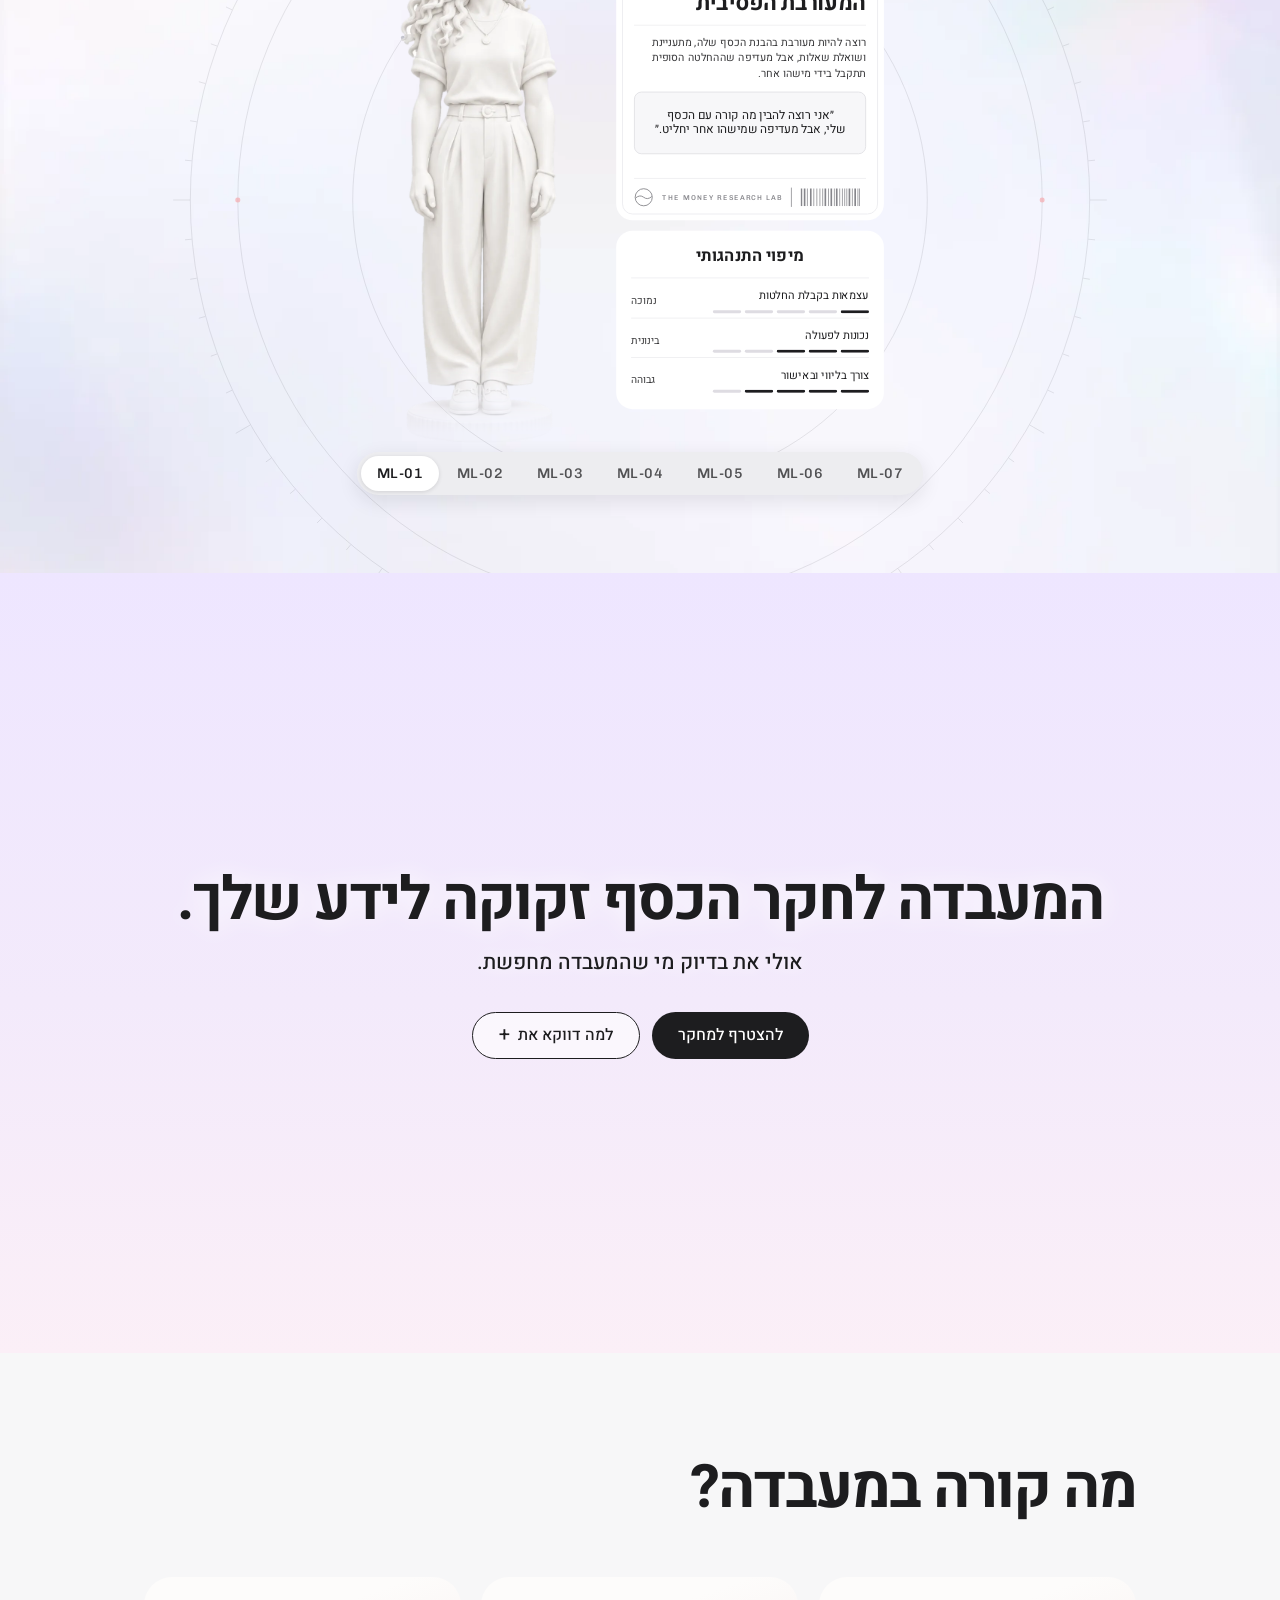
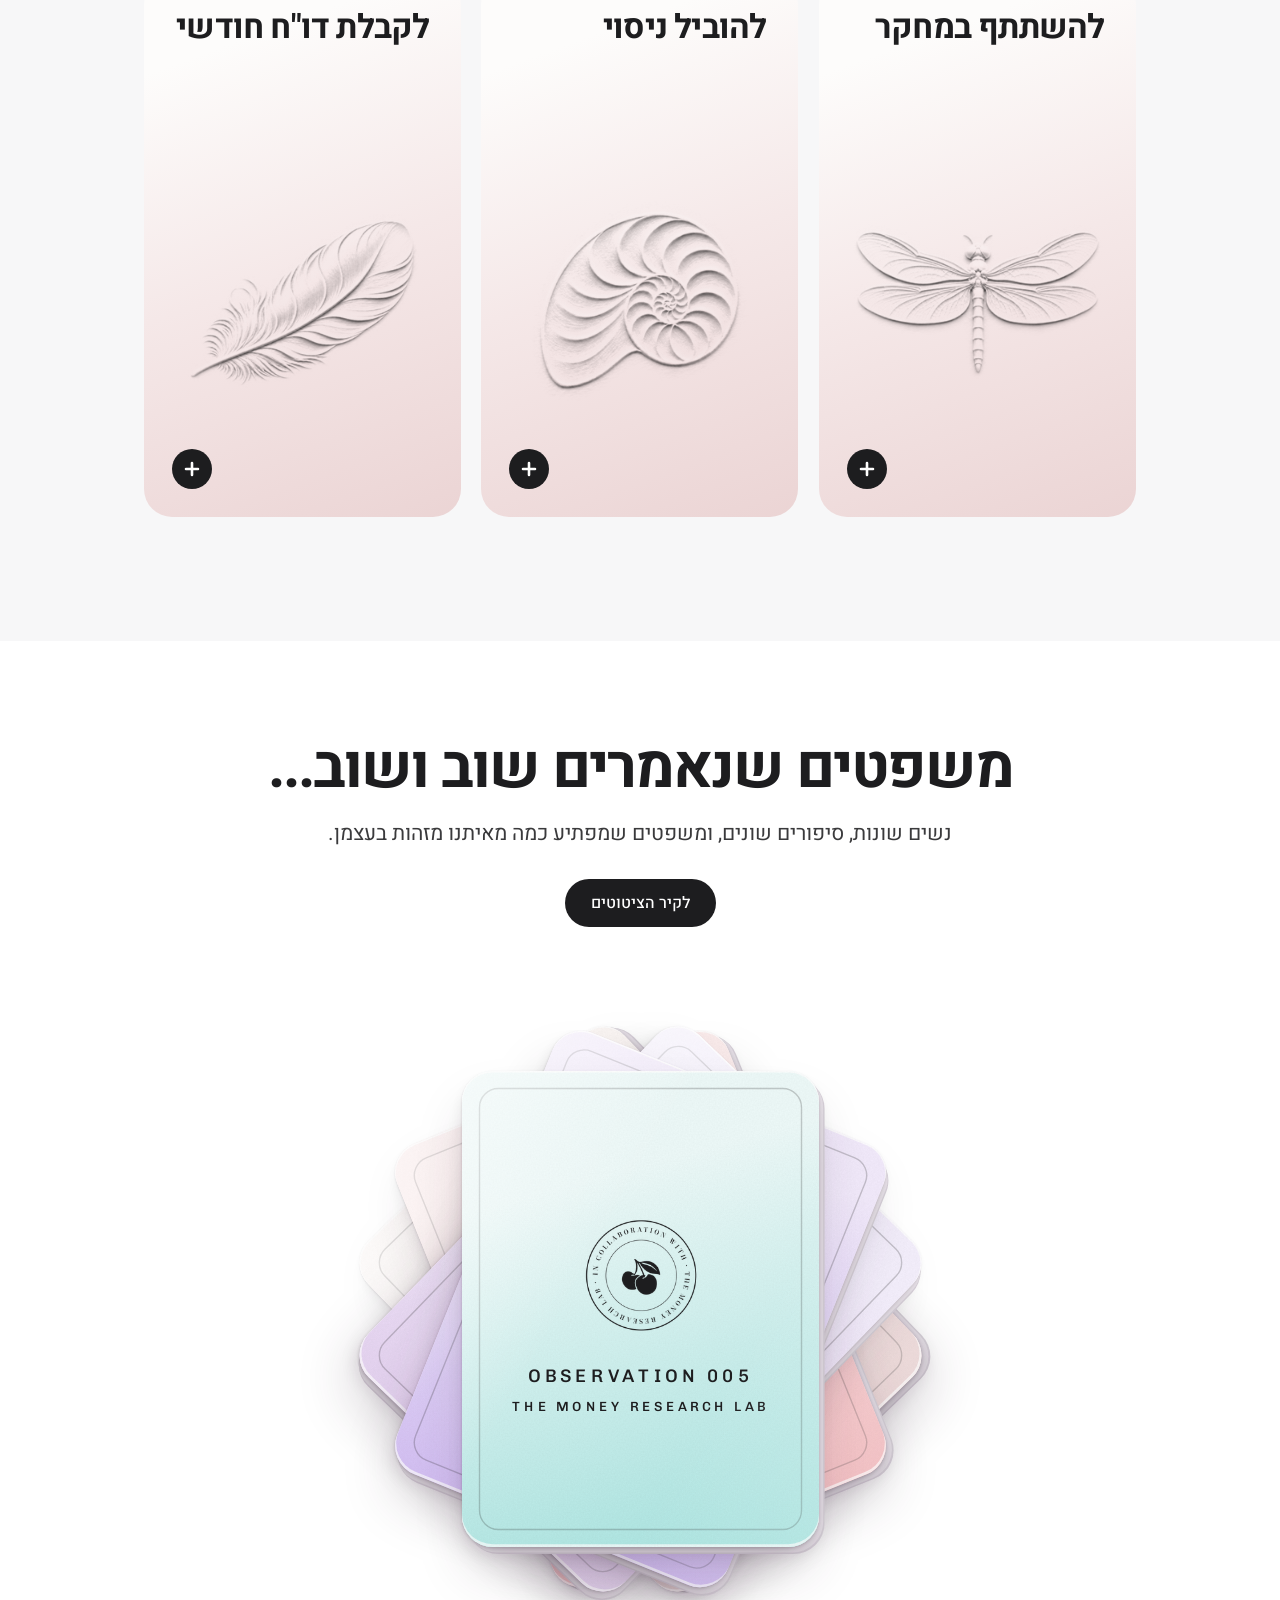
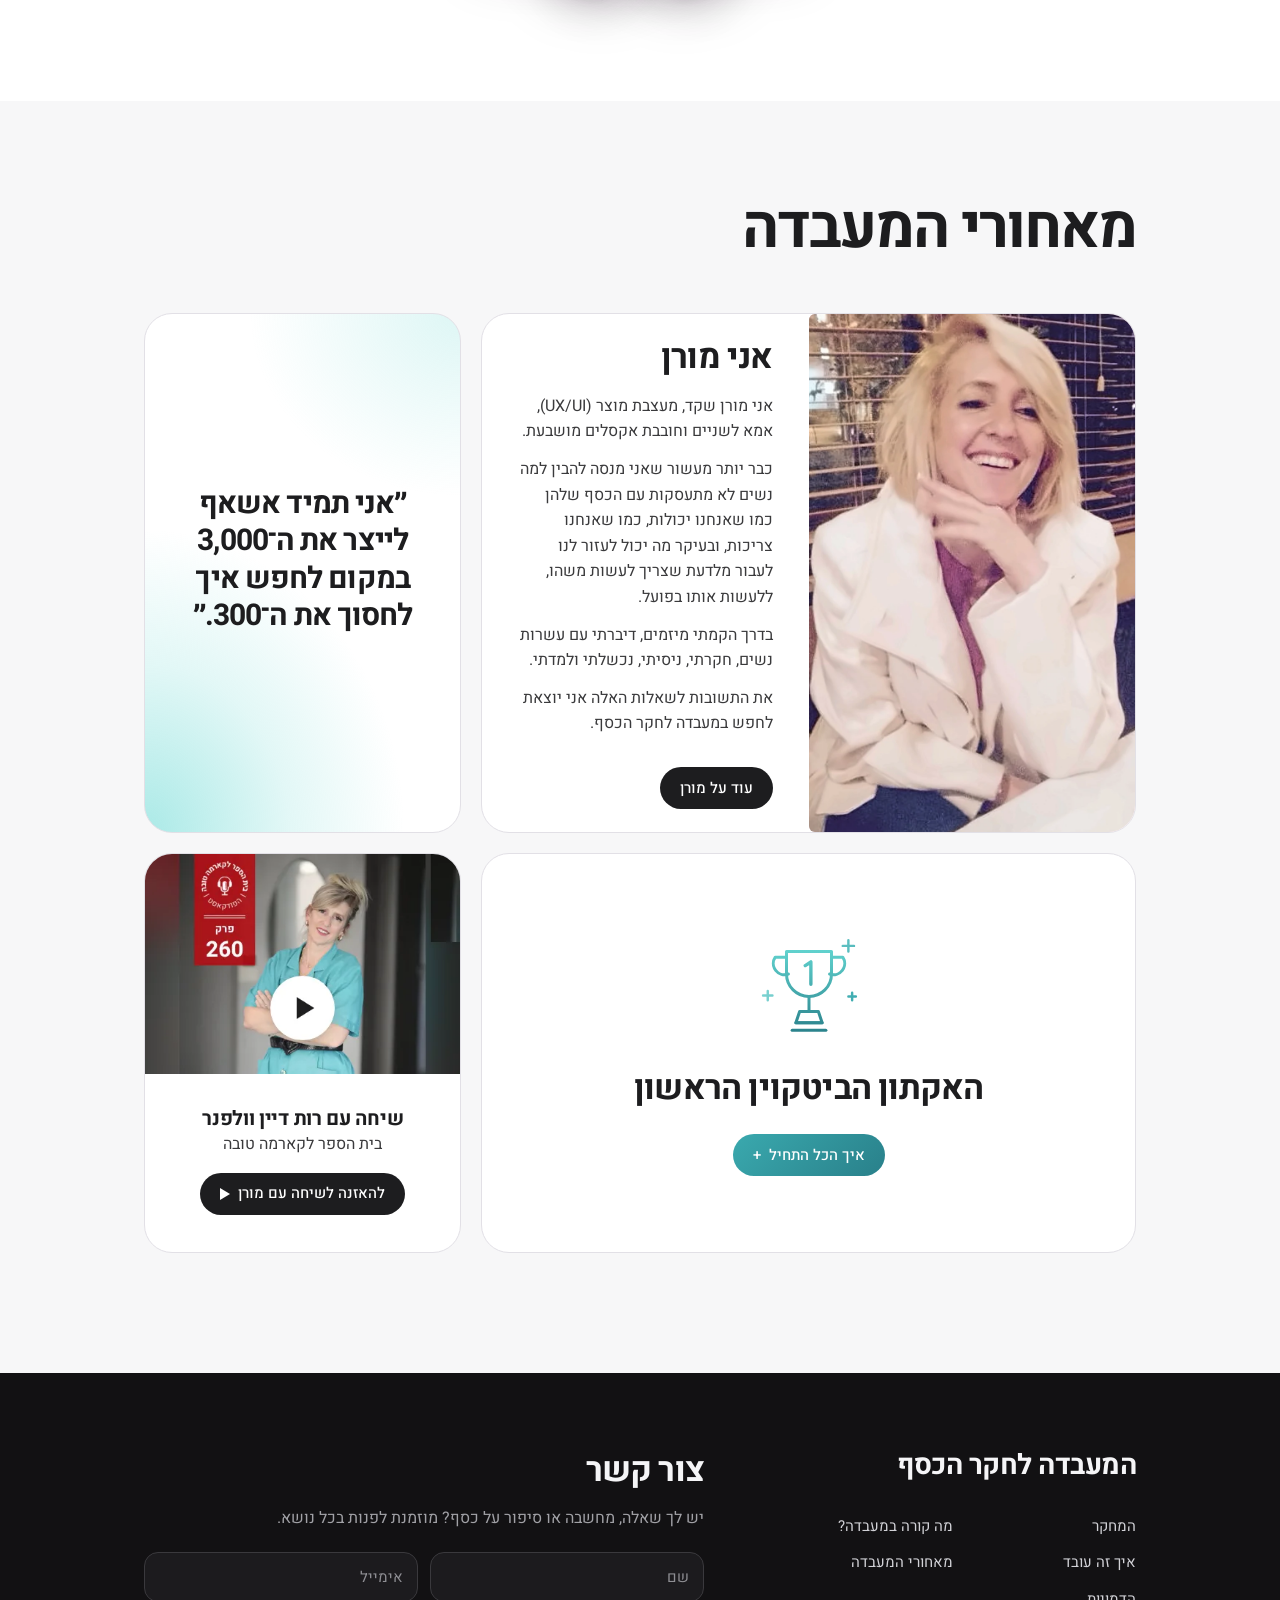
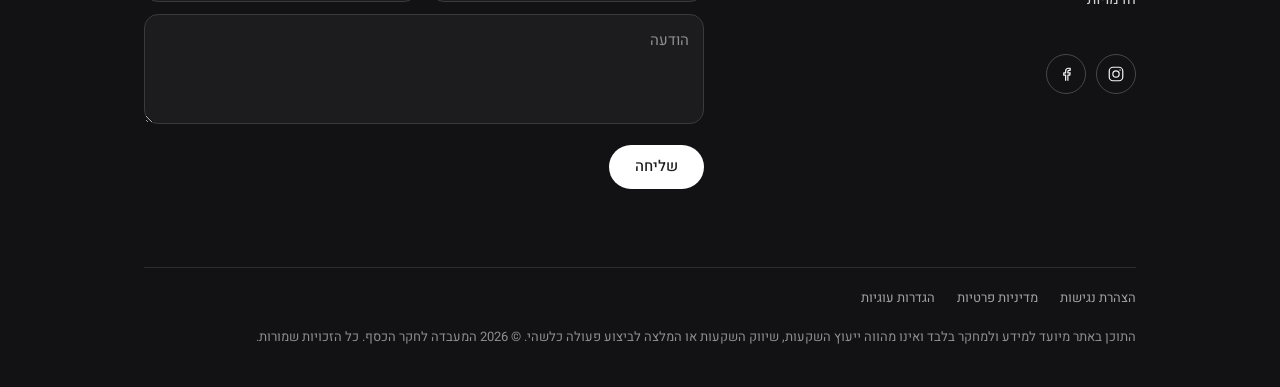
==== commit 68655adf: "Add files via upload" ====
--- a/index.html
+++ b/index.html
@@ -28,7 +28,7 @@
 <link rel="apple-touch-icon" href="/assets/img/favicon-180.png">
 <link rel="preload" href="/assets/fonts/heebo-hebrew-700-normal.woff2" as="font" type="font/woff2" crossorigin>
 <link rel="preload" href="/assets/fonts/heebo-hebrew-400-normal.woff2" as="font" type="font/woff2" crossorigin>
-<link rel="stylesheet" href="/assets/css/site.css?v=f4130343">
+<link rel="stylesheet" href="/assets/css/site.css?v=00ecfea4">
 <link rel="preload" as="image" href="/assets/img/hero-desktop-poster.webp" media="(min-width:900px)" fetchpriority="high">
 <link rel="preload" as="image" href="/assets/img/hero-mobile-poster.webp" media="(max-width:899px)" fetchpriority="high">
 <script type="application/ld+json">{"@context": "https://schema.org", "@graph": [{"@type": "Organization", "@id": "https://cherrixlabs.com/#org", "name": "המעבדה לחקר הכסף", "alternateName": "The Money Research Lab", "url": "https://cherrixlabs.com/", "logo": "https://cherrixlabs.com/assets/img/favicon-512.png", "founder": {"@type": "Person", "name": "מורן שקד"}, "sameAs": ["https://www.instagram.com/missm_moneylab", "https://www.facebook.com/moranshak"]}, {"@type": "WebSite", "@id": "https://cherrixlabs.com/#site", "url": "https://cherrixlabs.com/", "name": "המעבדה לחקר הכסף", "inLanguage": "he", "publisher": {"@id": "https://cherrixlabs.com/#org"}}]}</script>
@@ -491,6 +491,6 @@
   <div class="pb"><button class="btn btn-k" type="button" data-ck="save">שמירת הבחירה</button><a class="lk" href="/privacy/#cookies">מה נאסף</a></div>
  </div></div>
 </dialog>
-<script src="/assets/js/site.js?v={f4130343}" defer></script>
+<script src="/assets/js/site.js?v={00ecfea4}" defer></script>
 </body>
 </html>
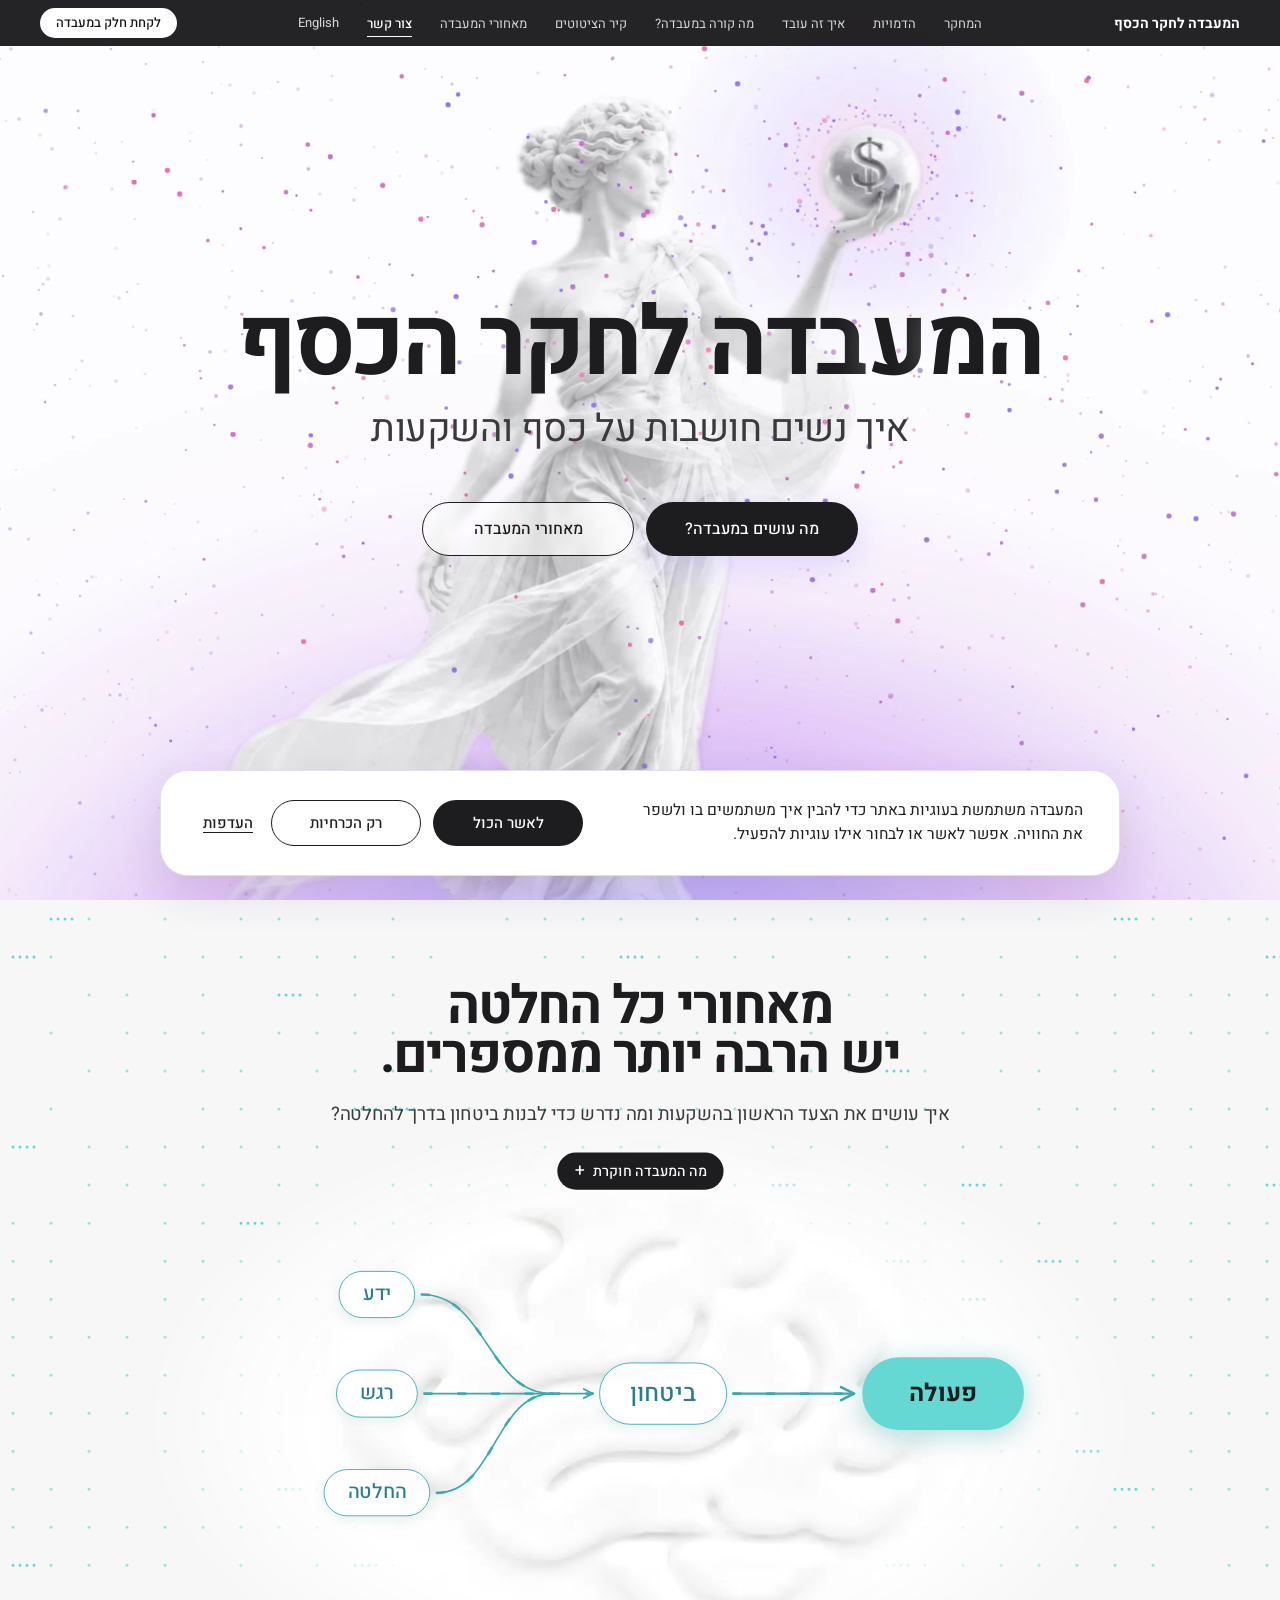
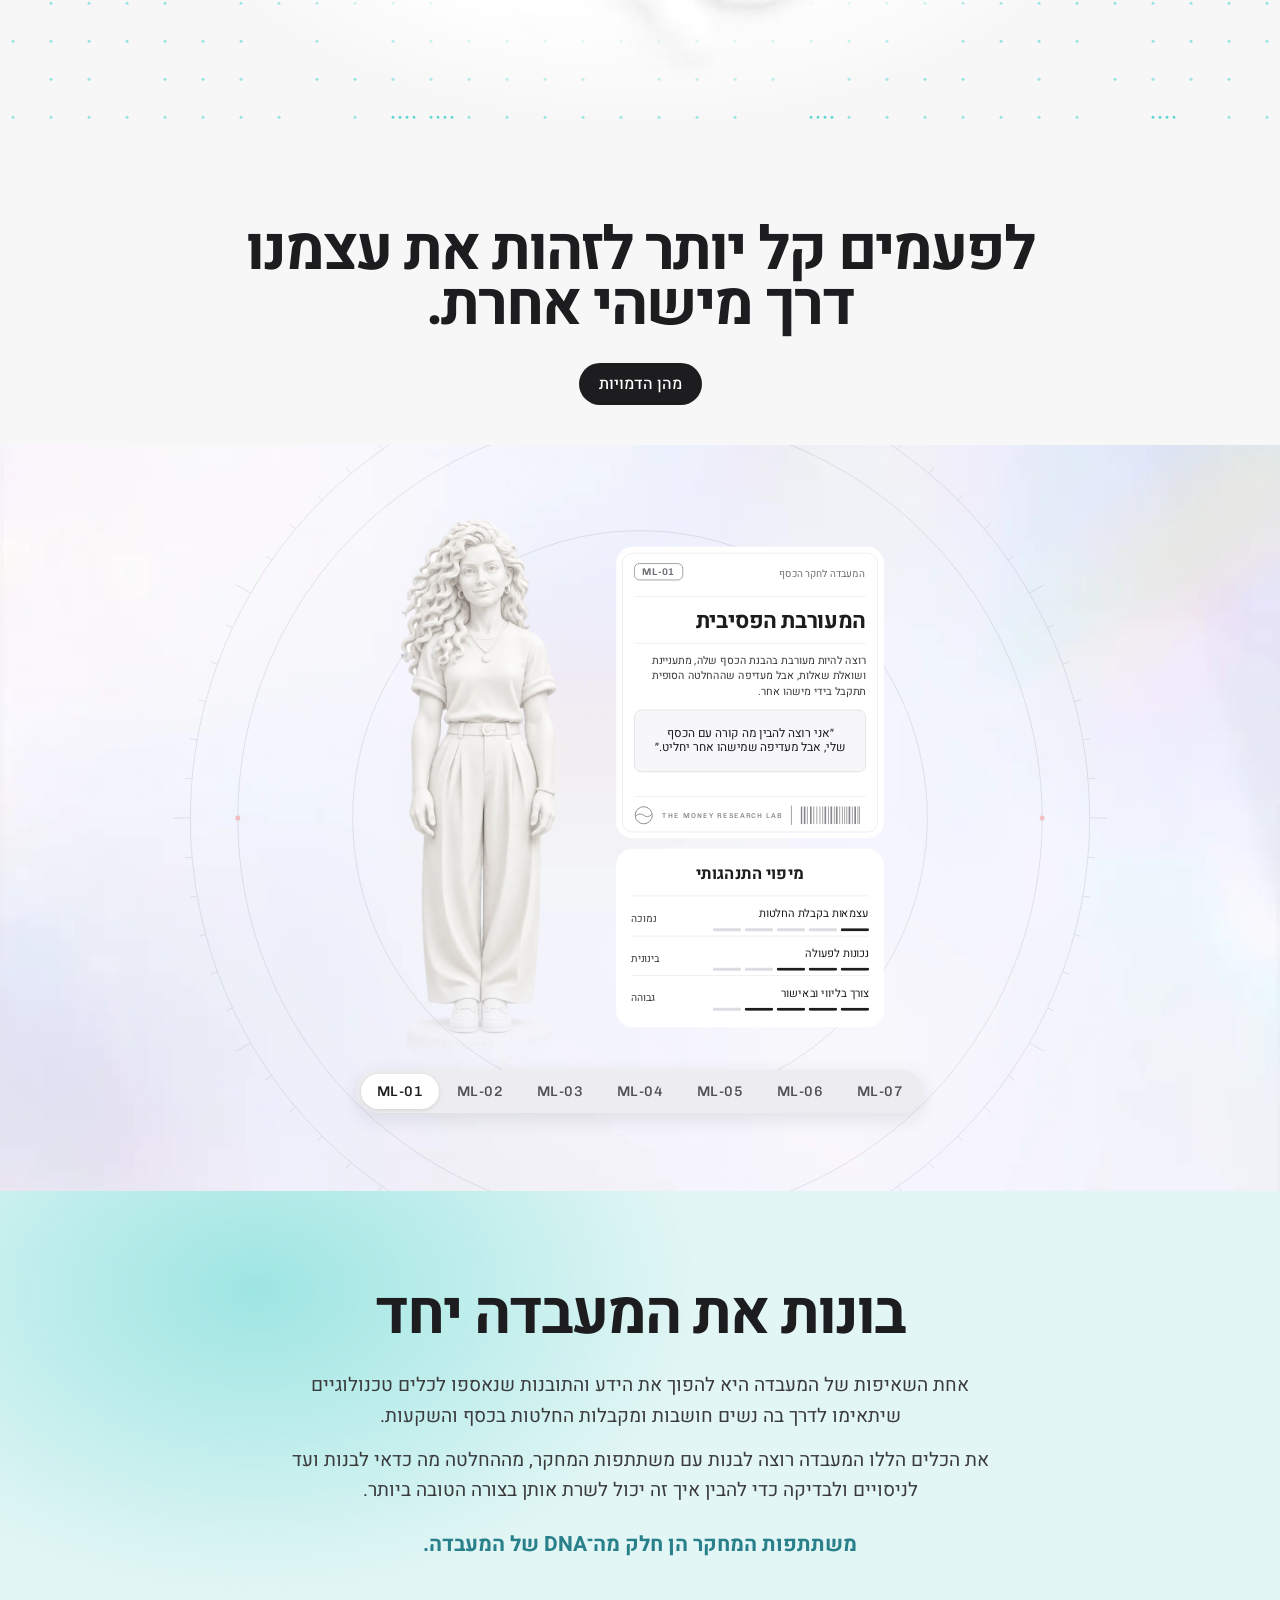
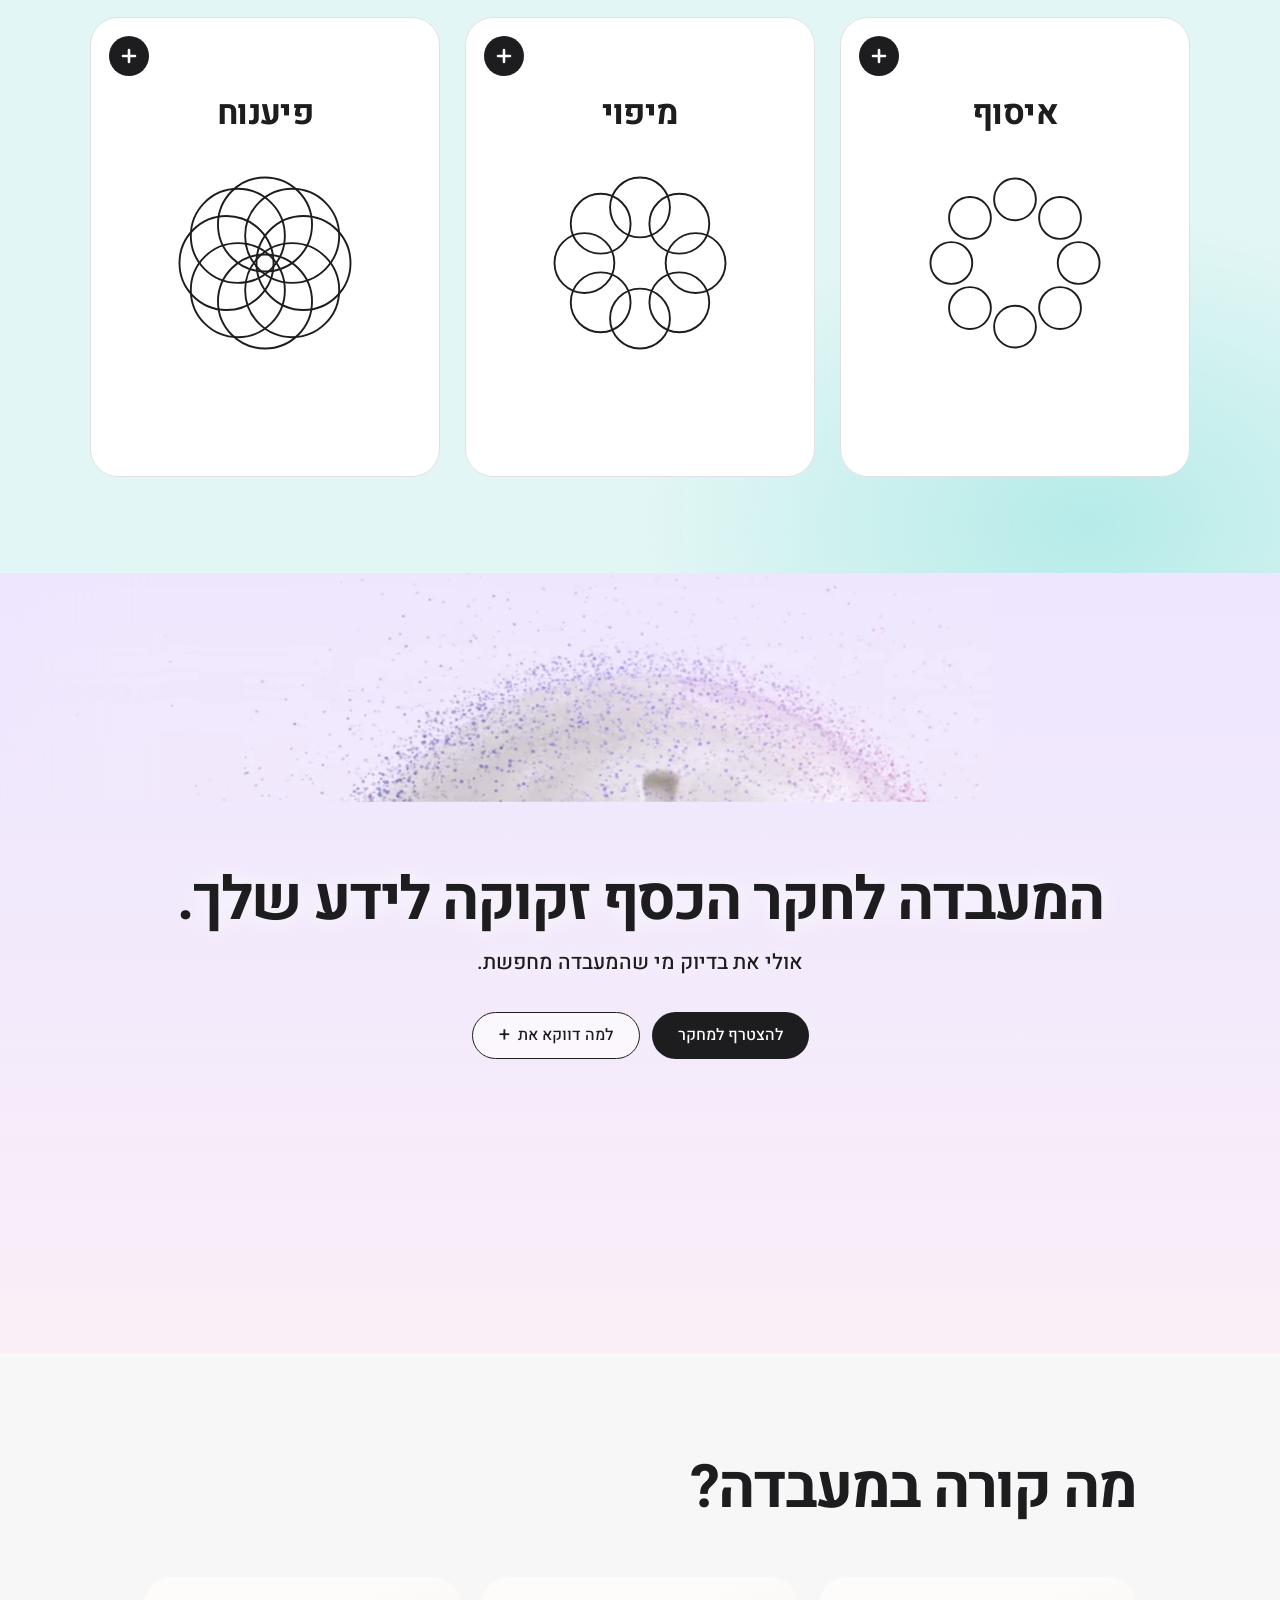
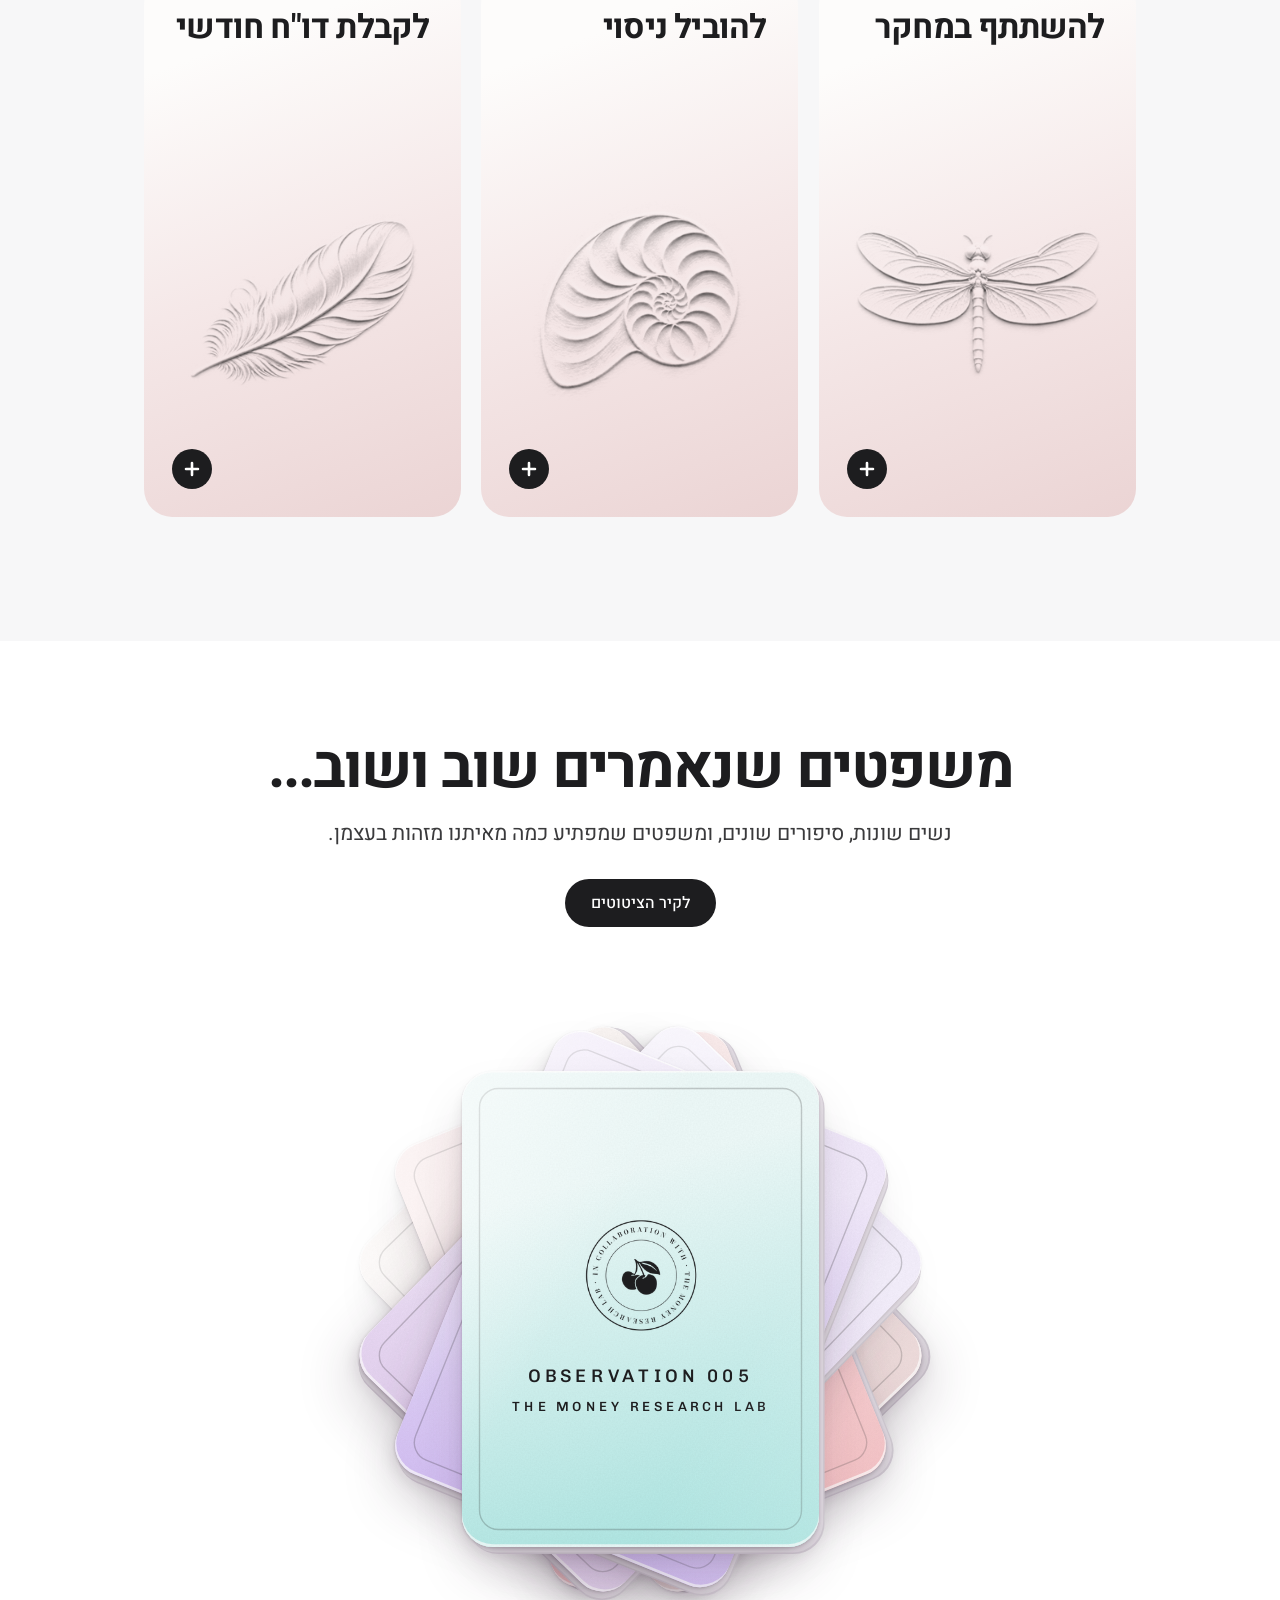
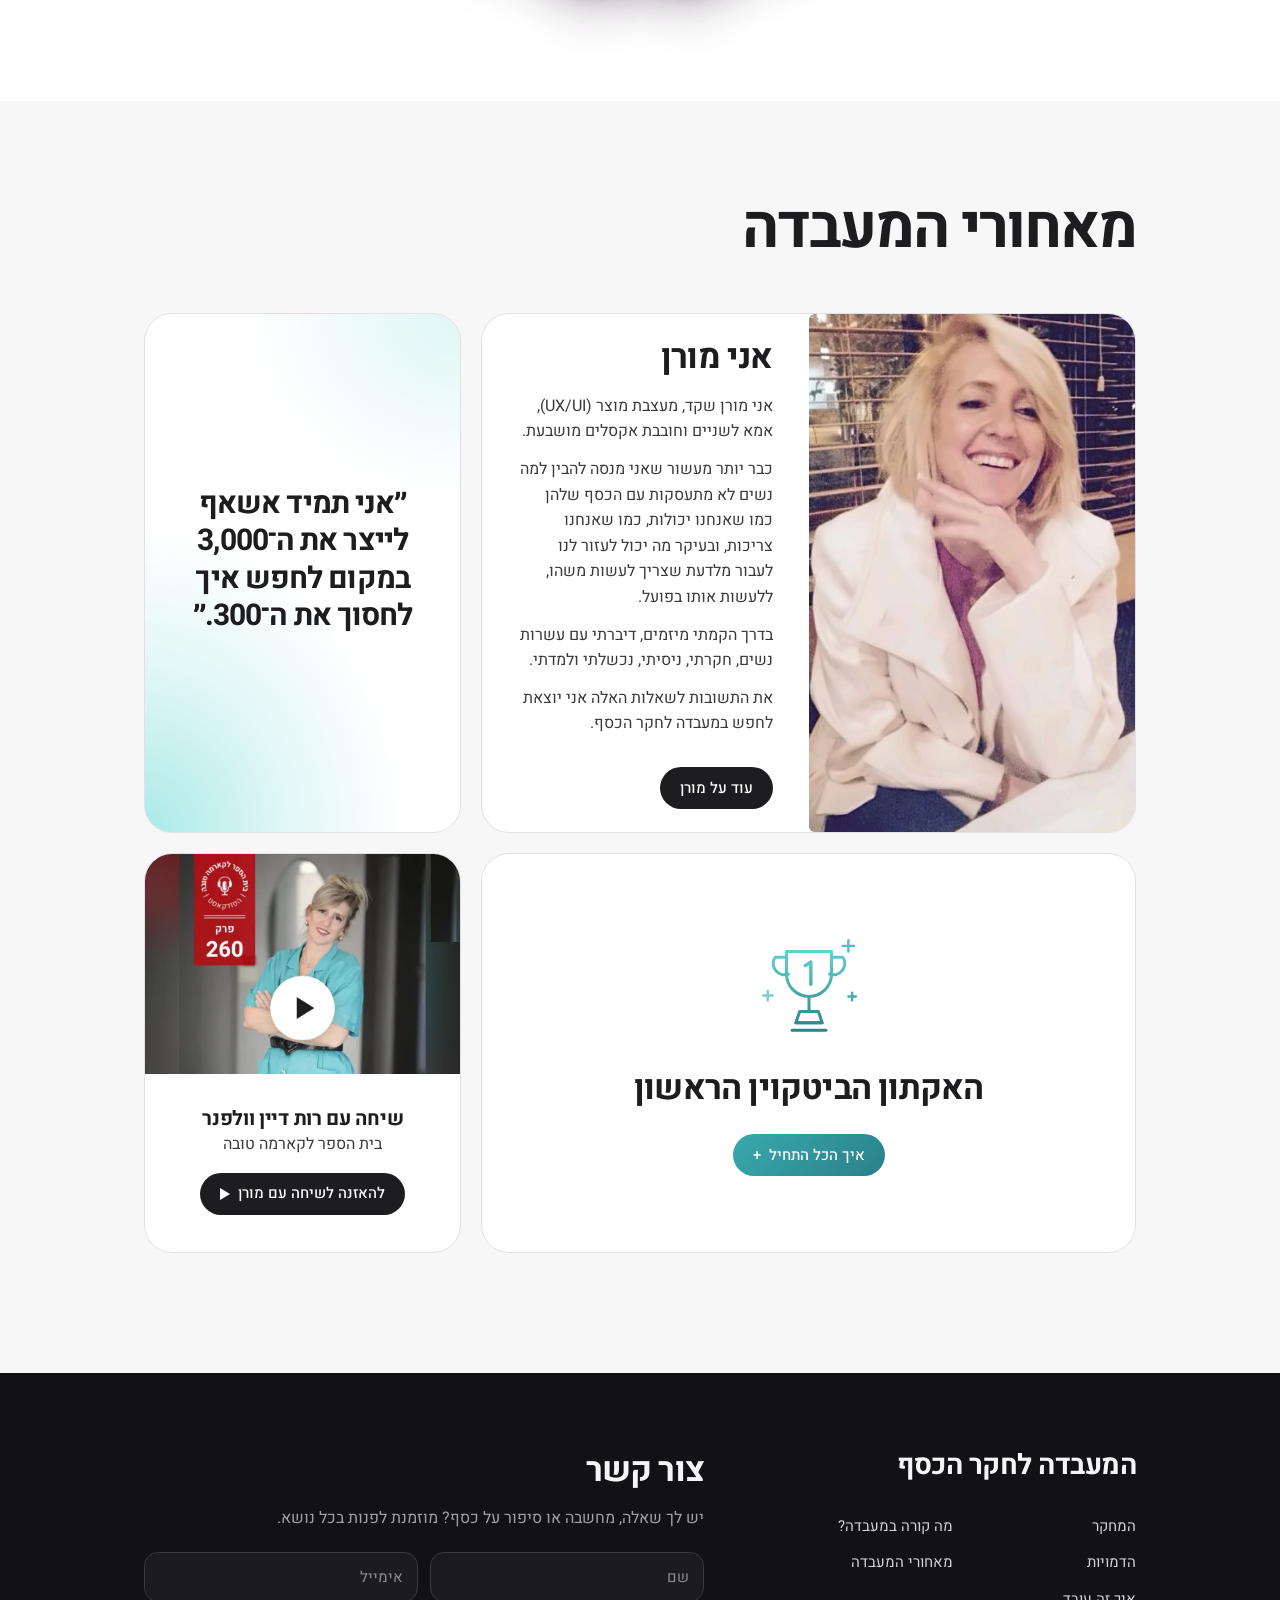
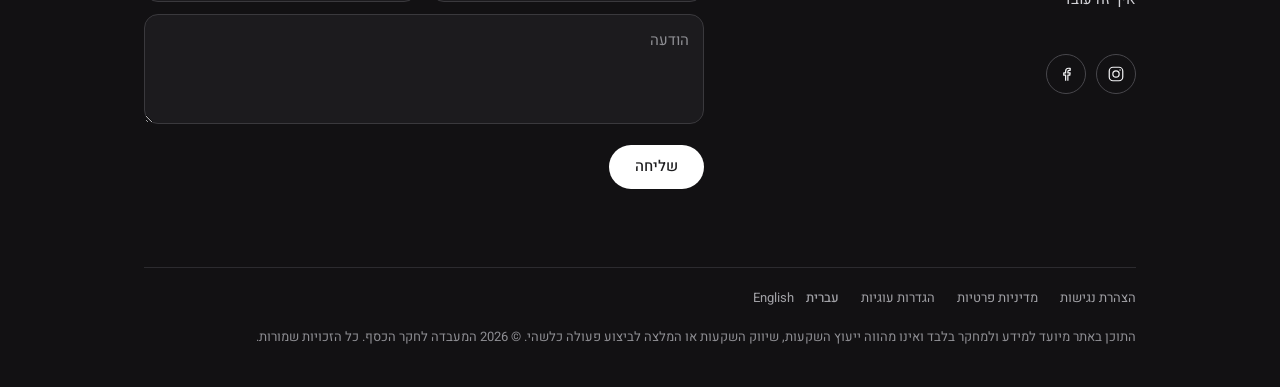
==== commit 79e0a789: "Add files via upload" ====
--- a/index.html
+++ b/index.html
@@ -9,8 +9,12 @@
 <meta name="description" content="איך נשים חושבות על כסף והשקעות">
 
 <link rel="canonical" href="https://cherrixlabs.com/">
+<link rel="alternate" hreflang="he" href="https://cherrixlabs.com/">
+<link rel="alternate" hreflang="en" href="https://cherrixlabs.com/en/">
+<link rel="alternate" hreflang="x-default" href="https://cherrixlabs.com/">
 <meta property="og:type" content="website">
 <meta property="og:locale" content="he_IL">
+<meta property="og:locale:alternate" content="en_US">
 <meta property="og:site_name" content="המעבדה לחקר הכסף">
 <meta property="og:url" content="https://cherrixlabs.com/">
 <meta property="og:title" content="המעבדה לחקר הכסף">
@@ -28,7 +32,7 @@
 <link rel="apple-touch-icon" href="/assets/img/favicon-180.png">
 <link rel="preload" href="/assets/fonts/heebo-hebrew-700-normal.woff2" as="font" type="font/woff2" crossorigin>
 <link rel="preload" href="/assets/fonts/heebo-hebrew-400-normal.woff2" as="font" type="font/woff2" crossorigin>
-<link rel="stylesheet" href="/assets/css/site.css?v=00ecfea4">
+<link rel="stylesheet" href="/assets/css/site.css?v=d8a0ea41">
 <link rel="preload" as="image" href="/assets/img/hero-desktop-poster.webp" media="(min-width:900px)" fetchpriority="high">
 <link rel="preload" as="image" href="/assets/img/hero-mobile-poster.webp" media="(max-width:899px)" fetchpriority="high">
 <script type="application/ld+json">{"@context": "https://schema.org", "@graph": [{"@type": "Organization", "@id": "https://cherrixlabs.com/#org", "name": "המעבדה לחקר הכסף", "alternateName": "The Money Research Lab", "url": "https://cherrixlabs.com/", "logo": "https://cherrixlabs.com/assets/img/favicon-512.png", "founder": {"@type": "Person", "name": "מורן שקד"}, "sameAs": ["https://www.instagram.com/missm_moneylab", "https://www.facebook.com/moranshak"]}, {"@type": "WebSite", "@id": "https://cherrixlabs.com/#site", "url": "https://cherrixlabs.com/", "name": "המעבדה לחקר הכסף", "inLanguage": "he", "publisher": {"@id": "https://cherrixlabs.com/#org"}}]}</script>
@@ -38,7 +42,7 @@
 <header class="site-header on-dark">
  <div class="in">
   <a class="logo" href="/">המעבדה לחקר הכסף</a>
-  <nav aria-label="ניווט ראשי"><ul class="nav-links"><li><a href="/#story">המחקר</a></li><li><a href="/#process">איך זה עובד</a></li><li><a href="/#personas">הדמויות</a></li><li><a href="/#lab-now">מה קורה במעבדה?</a></li><li><a href="/quotes/">קיר הציטוטים</a></li><li><a href="/#founder">מאחורי המעבדה</a></li><li><a href="/#contact">צור קשר</a></li></ul></nav>
+  <nav aria-label="ניווט ראשי"><ul class="nav-links"><li><a href="/#story">המחקר</a></li><li><a href="/#personas">הדמויות</a></li><li><a href="/#process">איך זה עובד</a></li><li><a href="/#lab-now">מה קורה במעבדה?</a></li><li><a href="/quotes/">קיר הציטוטים</a></li><li><a href="/#founder">מאחורי המעבדה</a></li><li><a href="/#contact">צור קשר</a></li></ul><span class="lsw"><a href="/" lang="he" hreflang="he" data-lang="he" aria-current="true">עברית</a><a href="/en/" lang="en" hreflang="en" data-lang="en">English</a></span></nav>
   <a class="nav-cta" href="/#research" data-dlglink="dlg-research" data-ev="research_open_header">לקחת חלק במעבדה</a>
   <button class="menu-btn" type="button" aria-expanded="false" aria-controls="mmenu" aria-label="פתיחת תפריט">
    <svg width="22" height="18" viewBox="0 0 22 18" aria-hidden="true"><path class="l1" d="M1 5h20" stroke="#fff" stroke-width="1.7" stroke-linecap="round"/><path class="l2" d="M1 13h13" stroke="#fff" stroke-width="1.7" stroke-linecap="round"/></svg>
@@ -46,7 +50,7 @@
  </div>
 </header>
 <div class="mmenu on-dark" id="mmenu" aria-label="תפריט" hidden>
- <ul><li><a href="/#story">המחקר</a></li><li><a href="/#process">איך זה עובד</a></li><li><a href="/#personas">הדמויות</a></li><li><a href="/#lab-now">מה קורה במעבדה?</a></li><li><a href="/quotes/">קיר הציטוטים</a></li><li><a href="/#founder">מאחורי המעבדה</a></li><li><a href="/#contact">צור קשר</a></li></ul>
+ <ul><li><a href="/#story">המחקר</a></li><li><a href="/#personas">הדמויות</a></li><li><a href="/#process">איך זה עובד</a></li><li><a href="/#lab-now">מה קורה במעבדה?</a></li><li><a href="/quotes/">קיר הציטוטים</a></li><li><a href="/#founder">מאחורי המעבדה</a></li><li><a href="/#contact">צור קשר</a></li></ul><span class="lsw"><a href="/" lang="he" hreflang="he" data-lang="he" aria-current="true">עברית</a><a href="/en/" lang="en" hreflang="en" data-lang="en">English</a></span>
  <a class="btn" href="/#research" data-dlglink="dlg-research" data-ev="research_open_menu">לקחת חלק במעבדה</a>
 </div>
 <dialog class="pop tabm why one" id="dlg-whylab" aria-labelledby="whylab-h1">
@@ -125,7 +129,106 @@
  </div>
 </section>
 
-<!-- 03 PROCESS -->
+<!-- 03 PERSONAS (moved up 27.11, super-agent-63) -->
+<section class="personas" id="personas" data-section="personas" aria-labelledby="personas-t">
+ <h2 class="h-sec" id="personas-t">לפעמים קל יותר לזהות את עצמנו דרך מישהי אחרת.</h2>
+ <div class="intro"><button class="btn btn-k" type="button" data-open="dlg-personas" aria-haspopup="dialog" data-ev="personas_intro">מהן הדמויות</button></div>
+ <div class="pbig-wrap">
+  <div class="stage-wrap" data-stage data-fit-h="170" style="--w:1376;--h:920">
+   <div class="stage pbig">
+    <svg class="geo" viewBox="0 0 1376 920" preserveAspectRatio="xMidYMid slice" aria-hidden="true" focusable="false">
+<g class="rot r1" style="transform-origin:688px 460px"><circle cx="688" cy="460" r="345" stroke="#1D1D1F" stroke-opacity="0.12" fill="none" stroke-width="1"/><circle cx="972.7" cy="654.9" r="2.5" fill="#B9B9C2" fill-opacity=".8"/><circle cx="403.3" cy="265.1" r="2.5" fill="#B9B9C2" fill-opacity=".8"/></g>
+<g class="rot r2" style="transform-origin:688px 460px"><circle cx="688" cy="460" r="483" stroke="#1D1D1F" stroke-opacity="0.12" fill="none" stroke-width="1"/><circle cx="1171" cy="460" r="3" fill="#F3A9AE" fill-opacity=".7"/><circle cx="205" cy="460" r="3" fill="#F3A9AE" fill-opacity=".7"/></g>
+<g class="rot r3" style="transform-origin:688px 460px"><circle cx="688" cy="460" r="540" stroke="#1D1D1F" stroke-opacity="0.12" fill="none" stroke-width="1"/><g stroke="#1D1D1F" stroke-opacity="0.12" fill="none" stroke-width="1"><path d="M1228.5 460.0L1248.5 460.0"/><path d="M1226.4 507.1L1234.4 507.8"/><path d="M1220.3 553.9L1228.2 555.2"/><path d="M1210.1 599.9L1217.8 602.0"/><path d="M1195.9 644.9L1203.4 647.6"/><path d="M1177.9 688.4L1185.1 691.8"/><path d="M1156.1 730.2L1173.4 740.2"/><path d="M1130.8 770.0L1137.3 774.6"/><path d="M1102.0 807.4L1108.2 812.6"/><path d="M1070.2 842.2L1075.8 847.8"/><path d="M1035.4 874.0L1040.6 880.2"/><path d="M998.0 902.8L1002.6 909.3"/><path d="M958.2 928.1L968.2 945.4"/><path d="M916.4 949.9L919.8 957.1"/><path d="M872.9 967.9L875.6 975.4"/><path d="M827.9 982.1L830.0 989.8"/><path d="M781.9 992.3L783.2 1000.2"/><path d="M735.1 998.4L735.8 1006.4"/><path d="M688.0 1000.5L688.0 1020.5"/><path d="M640.9 998.4L640.2 1006.4"/><path d="M594.1 992.3L592.8 1000.2"/><path d="M548.1 982.1L546.0 989.8"/><path d="M503.1 967.9L500.4 975.4"/><path d="M459.6 949.9L456.2 957.1"/><path d="M417.8 928.1L407.8 945.4"/><path d="M378.0 902.8L373.4 909.3"/><path d="M340.6 874.0L335.4 880.2"/><path d="M305.8 842.2L300.2 847.8"/><path d="M274.0 807.4L267.8 812.6"/><path d="M245.2 770.0L238.7 774.6"/><path d="M219.9 730.2L202.6 740.2"/><path d="M198.1 688.4L190.9 691.8"/><path d="M180.1 644.9L172.6 647.6"/><path d="M165.9 599.9L158.2 602.0"/><path d="M155.7 553.9L147.8 555.2"/><path d="M149.6 507.1L141.6 507.8"/><path d="M147.5 460.0L127.5 460.0"/><path d="M149.6 412.9L141.6 412.2"/><path d="M155.7 366.1L147.8 364.8"/><path d="M165.9 320.1L158.2 318.0"/><path d="M180.1 275.1L172.6 272.4"/><path d="M198.1 231.6L190.9 228.2"/><path d="M219.9 189.7L202.6 179.7"/><path d="M245.2 150.0L238.7 145.4"/><path d="M274.0 112.6L267.8 107.4"/><path d="M305.8 77.8L300.2 72.2"/><path d="M340.6 46.0L335.4 39.8"/><path d="M378.0 17.2L373.4 10.7"/><path d="M417.7 -8.1L407.7 -25.4"/><path d="M459.6 -29.9L456.2 -37.1"/><path d="M503.1 -47.9L500.4 -55.4"/><path d="M548.1 -62.1L546.0 -69.8"/><path d="M594.1 -72.3L592.8 -80.2"/><path d="M640.9 -78.4L640.2 -86.4"/><path d="M688.0 -80.5L688.0 -100.5"/><path d="M735.1 -78.4L735.8 -86.4"/><path d="M781.9 -72.3L783.2 -80.2"/><path d="M827.9 -62.1L830.0 -69.8"/><path d="M872.9 -47.9L875.6 -55.4"/><path d="M916.4 -29.9L919.8 -37.1"/><path d="M958.2 -8.1L968.2 -25.4"/><path d="M998.0 17.2L1002.6 10.7"/><path d="M1035.4 46.0L1040.6 39.8"/><path d="M1070.2 77.8L1075.8 72.2"/><path d="M1102.0 112.6L1108.2 107.4"/><path d="M1130.8 150.0L1137.3 145.4"/><path d="M1156.1 189.7L1173.4 179.7"/><path d="M1177.9 231.6L1185.1 228.2"/><path d="M1195.9 275.1L1203.4 272.4"/><path d="M1210.1 320.1L1217.8 318.0"/><path d="M1220.3 366.1L1228.2 364.8"/><path d="M1226.4 412.9L1234.4 412.2"/></g></g>
+</svg>
+    <div class="pfig"><img src="/assets/img/persona-ml04.webp" alt="המעורבת הפסיבית: פסל לבן של אישה בעמידה" width="549" height="733" class="on" loading="lazy" decoding="async"><img src="/assets/img/persona-ml02.webp" alt="הסומכת החשדנית: פסל לבן של אישה בעמידה" width="549" height="733" loading="lazy" decoding="async"><img src="/assets/img/persona-ml03.webp" alt="הסטודנטית הנצחית: פסל לבן של אישה בעמידה" width="549" height="733" loading="lazy" decoding="async"><img src="/assets/img/persona-ml01.webp" alt="יושבת על הגדר: פסל לבן של אישה בעמידה" width="549" height="733" loading="lazy" decoding="async"><img src="/assets/img/persona-ml05.webp" alt="השמרנית הזהירה: פסל לבן של אישה בעמידה" width="549" height="733" loading="lazy" decoding="async"><img src="/assets/img/persona-ml06.webp" alt="הנועזת המחושבת: פסל לבן של אישה בעמידה" width="549" height="733" loading="lazy" decoding="async"><img src="/assets/img/persona-ml07.webp" alt="קופצת למים: פסל לבן של אישה בעמידה" width="549" height="733" loading="lazy" decoding="async"></div>
+    <div class="pside" data-panels>
+<div class="ppanel" role="tabpanel" id="pp-1" aria-labelledby="pt-1" data-i="0">
+ <div class="pbox ptag"><div class="frame"></div><span class="ml">ML-01</span><span class="brandl">המעבדה לחקר הכסף</span>
+  <div class="in ptxt"><div class="hl"></div><h3 class="name">המעורבת הפסיבית</h3><div class="hl"></div><p class="desc">רוצה להיות מעורבת בהבנת הכסף שלה, מתעניינת ושואלת שאלות, אבל מעדיפה שההחלטה הסופית תתקבל בידי מישהו אחר.</p>
+   <p class="quote">״אני רוצה להבין מה קורה עם הכסף שלי, אבל מעדיפה שמישהו אחר יחליט.״</p>
+   <div class="foot" aria-hidden="true"><svg width="26" height="26" viewBox="0 0 26 26"><circle cx="13" cy="13" r="11.5" fill="none" stroke="currentColor" stroke-width="1.2"/><path d="M2 14 Q8 9 13 13 T24 12" fill="none" stroke="currentColor" stroke-width="1.2"/></svg><span class="lab">THE MONEY RESEARCH LAB</span><span class="div"></span><svg width="80" height="24" viewBox="0 0 80 24" fill="currentColor"><rect x="0" y="0" width="2.2" height="24"/><rect x="4.3" y="0" width="2.2" height="24"/><rect x="8.5" y="0" width="1" height="24"/><rect x="12.6" y="0" width="2.2" height="24"/><rect x="17.3" y="0" width="1" height="24"/><rect x="21.4" y="0" width="1" height="24"/><rect x="25.5" y="0" width="1" height="24"/><rect x="29.3" y="0" width="1" height="24"/><rect x="32.2" y="0" width="2.2" height="24"/><rect x="37" y="0" width="1" height="24"/><rect x="40.2" y="0" width="2.2" height="24"/><rect x="44.8" y="0" width="1" height="24"/><rect x="47.5" y="0" width="2.2" height="24"/><rect x="52.2" y="0" width="1" height="24"/><rect x="55.6" y="0" width="1" height="24"/><rect x="58.9" y="0" width="1" height="24"/><rect x="61.7" y="0" width="1" height="24"/><rect x="64.6" y="0" width="2.2" height="24"/><rect x="69" y="0" width="1" height="24"/><rect x="72.3" y="0" width="2.2" height="24"/><rect x="76.6" y="0" width="1" height="24"/><rect x="78.9" y="0" width="1" height="24"/></svg></div>
+  </div></div>
+ <div class="pbox pmap"><div class="ptxt"><h3>מיפוי התנהגותי</h3><div class="mr"><span class="t">עצמאות בקבלת החלטות</span><span class="v">נמוכה</span><span class="bars" role="img" aria-label="1 מתוך 5"><i class="f"></i><i></i><i></i><i></i><i></i></span></div><div class="mr"><span class="t">נכונות לפעולה</span><span class="v">בינונית</span><span class="bars" role="img" aria-label="3 מתוך 5"><i class="f"></i><i class="f"></i><i class="f"></i><i></i><i></i></span></div><div class="mr"><span class="t">צורך בליווי ובאישור</span><span class="v">גבוהה</span><span class="bars" role="img" aria-label="4 מתוך 5"><i class="f"></i><i class="f"></i><i class="f"></i><i class="f"></i><i></i></span></div></div></div>
+</div>
+<div class="ppanel" role="tabpanel" id="pp-2" aria-labelledby="pt-2" data-i="1" hidden>
+ <div class="pbox ptag"><div class="frame"></div><span class="ml">ML-02</span><span class="brandl">המעבדה לחקר הכסף</span>
+  <div class="in ptxt"><div class="hl"></div><h3 class="name">הסומכת החשדנית</h3><div class="hl"></div><p class="desc">מוכנה להיעזר באחרים ולהקשיב להמלצות, אבל צריכה לבדוק את הפרטים בעצמה לפני שהיא נותנת אמון.</p>
+   <p class="quote">״אני מוכנה להקשיב להמלצה. רק תנו לי לבדוק קודם על מה היא מבוססת.״</p>
+   <div class="foot" aria-hidden="true"><svg width="26" height="26" viewBox="0 0 26 26"><circle cx="13" cy="13" r="11.5" fill="none" stroke="currentColor" stroke-width="1.2"/><path d="M2 14 Q8 9 13 13 T24 12" fill="none" stroke="currentColor" stroke-width="1.2"/></svg><span class="lab">THE MONEY RESEARCH LAB</span><span class="div"></span><svg width="80" height="24" viewBox="0 0 80 24" fill="currentColor"><rect x="0" y="0" width="2.2" height="24"/><rect x="4.3" y="0" width="2.2" height="24"/><rect x="8.5" y="0" width="1" height="24"/><rect x="12.6" y="0" width="2.2" height="24"/><rect x="17.3" y="0" width="1" height="24"/><rect x="21.4" y="0" width="1" height="24"/><rect x="25.5" y="0" width="1" height="24"/><rect x="29.3" y="0" width="1" height="24"/><rect x="32.2" y="0" width="2.2" height="24"/><rect x="37" y="0" width="1" height="24"/><rect x="40.2" y="0" width="2.2" height="24"/><rect x="44.8" y="0" width="1" height="24"/><rect x="47.5" y="0" width="2.2" height="24"/><rect x="52.2" y="0" width="1" height="24"/><rect x="55.6" y="0" width="1" height="24"/><rect x="58.9" y="0" width="1" height="24"/><rect x="61.7" y="0" width="1" height="24"/><rect x="64.6" y="0" width="2.2" height="24"/><rect x="69" y="0" width="1" height="24"/><rect x="72.3" y="0" width="2.2" height="24"/><rect x="76.6" y="0" width="1" height="24"/><rect x="78.9" y="0" width="1" height="24"/></svg></div>
+  </div></div>
+ <div class="pbox pmap"><div class="ptxt"><h3>מיפוי התנהגותי</h3><div class="mr"><span class="t">עצמאות בקבלת החלטות</span><span class="v">גבוהה</span><span class="bars" role="img" aria-label="4 מתוך 5"><i class="f"></i><i class="f"></i><i class="f"></i><i class="f"></i><i></i></span></div><div class="mr"><span class="t">נכונות לפעולה</span><span class="v">בינונית</span><span class="bars" role="img" aria-label="3 מתוך 5"><i class="f"></i><i class="f"></i><i class="f"></i><i></i><i></i></span></div><div class="mr"><span class="t">צורך בליווי ובאישור</span><span class="v">בינונית</span><span class="bars" role="img" aria-label="3 מתוך 5"><i class="f"></i><i class="f"></i><i class="f"></i><i></i><i></i></span></div></div></div>
+</div>
+<div class="ppanel" role="tabpanel" id="pp-3" aria-labelledby="pt-3" data-i="2" hidden>
+ <div class="pbox ptag"><div class="frame"></div><span class="ml">ML-03</span><span class="brandl">המעבדה לחקר הכסף</span>
+  <div class="in ptxt"><div class="hl"></div><h3 class="name">הסטודנטית הנצחית</h3><div class="hl"></div><p class="desc">לומדת, חוקרת ומשווה בלי סוף, אבל מתקשה להרגיש שהיא כבר יודעת מספיק כדי לעשות את הצעד הראשון.</p>
+   <p class="quote">״אני רק רוצה להבין עוד כמה דברים, ואז אתחיל.״</p>
+   <div class="foot" aria-hidden="true"><svg width="26" height="26" viewBox="0 0 26 26"><circle cx="13" cy="13" r="11.5" fill="none" stroke="currentColor" stroke-width="1.2"/><path d="M2 14 Q8 9 13 13 T24 12" fill="none" stroke="currentColor" stroke-width="1.2"/></svg><span class="lab">THE MONEY RESEARCH LAB</span><span class="div"></span><svg width="80" height="24" viewBox="0 0 80 24" fill="currentColor"><rect x="0" y="0" width="2.2" height="24"/><rect x="4.3" y="0" width="2.2" height="24"/><rect x="8.5" y="0" width="1" height="24"/><rect x="12.6" y="0" width="2.2" height="24"/><rect x="17.3" y="0" width="1" height="24"/><rect x="21.4" y="0" width="1" height="24"/><rect x="25.5" y="0" width="1" height="24"/><rect x="29.3" y="0" width="1" height="24"/><rect x="32.2" y="0" width="2.2" height="24"/><rect x="37" y="0" width="1" height="24"/><rect x="40.2" y="0" width="2.2" height="24"/><rect x="44.8" y="0" width="1" height="24"/><rect x="47.5" y="0" width="2.2" height="24"/><rect x="52.2" y="0" width="1" height="24"/><rect x="55.6" y="0" width="1" height="24"/><rect x="58.9" y="0" width="1" height="24"/><rect x="61.7" y="0" width="1" height="24"/><rect x="64.6" y="0" width="2.2" height="24"/><rect x="69" y="0" width="1" height="24"/><rect x="72.3" y="0" width="2.2" height="24"/><rect x="76.6" y="0" width="1" height="24"/><rect x="78.9" y="0" width="1" height="24"/></svg></div>
+  </div></div>
+ <div class="pbox pmap"><div class="ptxt"><h3>מיפוי התנהגותי</h3><div class="mr"><span class="t">עצמאות בקבלת החלטות</span><span class="v">בינונית</span><span class="bars" role="img" aria-label="3 מתוך 5"><i class="f"></i><i class="f"></i><i class="f"></i><i></i><i></i></span></div><div class="mr"><span class="t">נכונות לפעולה</span><span class="v">נמוכה</span><span class="bars" role="img" aria-label="1 מתוך 5"><i class="f"></i><i></i><i></i><i></i><i></i></span></div><div class="mr"><span class="t">צורך בליווי ובאישור</span><span class="v">גבוהה</span><span class="bars" role="img" aria-label="4 מתוך 5"><i class="f"></i><i class="f"></i><i class="f"></i><i class="f"></i><i></i></span></div></div></div>
+</div>
+<div class="ppanel" role="tabpanel" id="pp-4" aria-labelledby="pt-4" data-i="3" hidden>
+ <div class="pbox ptag"><div class="frame"></div><span class="ml">ML-04</span><span class="brandl">המעבדה לחקר הכסף</span>
+  <div class="in ptxt"><div class="hl"></div><h3 class="name">יושבת על הגדר</h3><div class="hl"></div><p class="desc">יודעת שכדאי לה להתחיל להשקיע, אבל דוחה את ההחלטה שוב ושוב, גם בלי לחקור או ללמוד באופן פעיל.</p>
+   <p class="quote">״אני יודעת שאני צריכה לעשות עם זה משהו. פשוט עוד לא הגעתי לזה.״</p>
+   <div class="foot" aria-hidden="true"><svg width="26" height="26" viewBox="0 0 26 26"><circle cx="13" cy="13" r="11.5" fill="none" stroke="currentColor" stroke-width="1.2"/><path d="M2 14 Q8 9 13 13 T24 12" fill="none" stroke="currentColor" stroke-width="1.2"/></svg><span class="lab">THE MONEY RESEARCH LAB</span><span class="div"></span><svg width="80" height="24" viewBox="0 0 80 24" fill="currentColor"><rect x="0" y="0" width="2.2" height="24"/><rect x="4.3" y="0" width="2.2" height="24"/><rect x="8.5" y="0" width="1" height="24"/><rect x="12.6" y="0" width="2.2" height="24"/><rect x="17.3" y="0" width="1" height="24"/><rect x="21.4" y="0" width="1" height="24"/><rect x="25.5" y="0" width="1" height="24"/><rect x="29.3" y="0" width="1" height="24"/><rect x="32.2" y="0" width="2.2" height="24"/><rect x="37" y="0" width="1" height="24"/><rect x="40.2" y="0" width="2.2" height="24"/><rect x="44.8" y="0" width="1" height="24"/><rect x="47.5" y="0" width="2.2" height="24"/><rect x="52.2" y="0" width="1" height="24"/><rect x="55.6" y="0" width="1" height="24"/><rect x="58.9" y="0" width="1" height="24"/><rect x="61.7" y="0" width="1" height="24"/><rect x="64.6" y="0" width="2.2" height="24"/><rect x="69" y="0" width="1" height="24"/><rect x="72.3" y="0" width="2.2" height="24"/><rect x="76.6" y="0" width="1" height="24"/><rect x="78.9" y="0" width="1" height="24"/></svg></div>
+  </div></div>
+ <div class="pbox pmap"><div class="ptxt"><h3>מיפוי התנהגותי</h3><div class="mr"><span class="t">עצמאות בקבלת החלטות</span><span class="v">נמוכה-בינונית</span><span class="bars" role="img" aria-label="2 מתוך 5"><i class="f"></i><i class="f"></i><i></i><i></i><i></i></span></div><div class="mr"><span class="t">נכונות לפעולה</span><span class="v">נמוכה</span><span class="bars" role="img" aria-label="1 מתוך 5"><i class="f"></i><i></i><i></i><i></i><i></i></span></div><div class="mr"><span class="t">צורך בליווי ובאישור</span><span class="v">בינונית</span><span class="bars" role="img" aria-label="3 מתוך 5"><i class="f"></i><i class="f"></i><i class="f"></i><i></i><i></i></span></div></div></div>
+</div>
+<div class="ppanel" role="tabpanel" id="pp-5" aria-labelledby="pt-5" data-i="4" hidden>
+ <div class="pbox ptag"><div class="frame"></div><span class="ml">ML-05</span><span class="brandl">המעבדה לחקר הכסף</span>
+  <div class="in ptxt"><div class="hl"></div><h3 class="name">השמרנית הזהירה</h3><div class="hl"></div><p class="desc">רוצה לקדם את הכסף שלה, אבל צריכה להבין מה עלול להשתבש ולהרגיש שיש לה בסיס יציב לפני שתפעל.</p>
+   <p class="quote">״לפני שאני חושבת כמה אפשר להרוויח, אני רוצה להבין מה אני עלולה להפסיד.״</p>
+   <div class="foot" aria-hidden="true"><svg width="26" height="26" viewBox="0 0 26 26"><circle cx="13" cy="13" r="11.5" fill="none" stroke="currentColor" stroke-width="1.2"/><path d="M2 14 Q8 9 13 13 T24 12" fill="none" stroke="currentColor" stroke-width="1.2"/></svg><span class="lab">THE MONEY RESEARCH LAB</span><span class="div"></span><svg width="80" height="24" viewBox="0 0 80 24" fill="currentColor"><rect x="0" y="0" width="2.2" height="24"/><rect x="4.3" y="0" width="2.2" height="24"/><rect x="8.5" y="0" width="1" height="24"/><rect x="12.6" y="0" width="2.2" height="24"/><rect x="17.3" y="0" width="1" height="24"/><rect x="21.4" y="0" width="1" height="24"/><rect x="25.5" y="0" width="1" height="24"/><rect x="29.3" y="0" width="1" height="24"/><rect x="32.2" y="0" width="2.2" height="24"/><rect x="37" y="0" width="1" height="24"/><rect x="40.2" y="0" width="2.2" height="24"/><rect x="44.8" y="0" width="1" height="24"/><rect x="47.5" y="0" width="2.2" height="24"/><rect x="52.2" y="0" width="1" height="24"/><rect x="55.6" y="0" width="1" height="24"/><rect x="58.9" y="0" width="1" height="24"/><rect x="61.7" y="0" width="1" height="24"/><rect x="64.6" y="0" width="2.2" height="24"/><rect x="69" y="0" width="1" height="24"/><rect x="72.3" y="0" width="2.2" height="24"/><rect x="76.6" y="0" width="1" height="24"/><rect x="78.9" y="0" width="1" height="24"/></svg></div>
+  </div></div>
+ <div class="pbox pmap"><div class="ptxt"><h3>מיפוי התנהגותי</h3><div class="mr"><span class="t">עצמאות בקבלת החלטות</span><span class="v">בינונית</span><span class="bars" role="img" aria-label="3 מתוך 5"><i class="f"></i><i class="f"></i><i class="f"></i><i></i><i></i></span></div><div class="mr"><span class="t">נכונות לפעולה</span><span class="v">נמוכה-בינונית</span><span class="bars" role="img" aria-label="2 מתוך 5"><i class="f"></i><i class="f"></i><i></i><i></i><i></i></span></div><div class="mr"><span class="t">צורך בליווי ובאישור</span><span class="v">גבוהה</span><span class="bars" role="img" aria-label="4 מתוך 5"><i class="f"></i><i class="f"></i><i class="f"></i><i class="f"></i><i></i></span></div></div></div>
+</div>
+<div class="ppanel" role="tabpanel" id="pp-6" aria-labelledby="pt-6" data-i="5" hidden>
+ <div class="pbox ptag"><div class="frame"></div><span class="ml">ML-06</span><span class="brandl">המעבדה לחקר הכסף</span>
+  <div class="in ptxt"><div class="hl"></div><h3 class="name">הנועזת המחושבת</h3><div class="hl"></div><p class="desc">בוחנת אפשרויות, מבינה את הסיכונים ומסוגלת לקבל החלטה גם כשהתמונה עדיין לא מושלמת.</p>
+   <p class="quote">״אני לא צריכה לדעת בדיוק מה יקרה. אני צריכה להבין את הסיכון ולהחליט.״</p>
+   <div class="foot" aria-hidden="true"><svg width="26" height="26" viewBox="0 0 26 26"><circle cx="13" cy="13" r="11.5" fill="none" stroke="currentColor" stroke-width="1.2"/><path d="M2 14 Q8 9 13 13 T24 12" fill="none" stroke="currentColor" stroke-width="1.2"/></svg><span class="lab">THE MONEY RESEARCH LAB</span><span class="div"></span><svg width="80" height="24" viewBox="0 0 80 24" fill="currentColor"><rect x="0" y="0" width="2.2" height="24"/><rect x="4.3" y="0" width="2.2" height="24"/><rect x="8.5" y="0" width="1" height="24"/><rect x="12.6" y="0" width="2.2" height="24"/><rect x="17.3" y="0" width="1" height="24"/><rect x="21.4" y="0" width="1" height="24"/><rect x="25.5" y="0" width="1" height="24"/><rect x="29.3" y="0" width="1" height="24"/><rect x="32.2" y="0" width="2.2" height="24"/><rect x="37" y="0" width="1" height="24"/><rect x="40.2" y="0" width="2.2" height="24"/><rect x="44.8" y="0" width="1" height="24"/><rect x="47.5" y="0" width="2.2" height="24"/><rect x="52.2" y="0" width="1" height="24"/><rect x="55.6" y="0" width="1" height="24"/><rect x="58.9" y="0" width="1" height="24"/><rect x="61.7" y="0" width="1" height="24"/><rect x="64.6" y="0" width="2.2" height="24"/><rect x="69" y="0" width="1" height="24"/><rect x="72.3" y="0" width="2.2" height="24"/><rect x="76.6" y="0" width="1" height="24"/><rect x="78.9" y="0" width="1" height="24"/></svg></div>
+  </div></div>
+ <div class="pbox pmap"><div class="ptxt"><h3>מיפוי התנהגותי</h3><div class="mr"><span class="t">עצמאות בקבלת החלטות</span><span class="v">גבוהה מאוד</span><span class="bars" role="img" aria-label="5 מתוך 5"><i class="f"></i><i class="f"></i><i class="f"></i><i class="f"></i><i class="f"></i></span></div><div class="mr"><span class="t">נכונות לפעולה</span><span class="v">גבוהה</span><span class="bars" role="img" aria-label="4 מתוך 5"><i class="f"></i><i class="f"></i><i class="f"></i><i class="f"></i><i></i></span></div><div class="mr"><span class="t">צורך בליווי ובאישור</span><span class="v">נמוכה-בינונית</span><span class="bars" role="img" aria-label="2 מתוך 5"><i class="f"></i><i class="f"></i><i></i><i></i><i></i></span></div></div></div>
+</div>
+<div class="ppanel" role="tabpanel" id="pp-7" aria-labelledby="pt-7" data-i="6" hidden>
+ <div class="pbox ptag"><div class="frame"></div><span class="ml">ML-07</span><span class="brandl">המעבדה לחקר הכסף</span>
+  <div class="in ptxt"><div class="hl"></div><h3 class="name">קופצת למים</h3><div class="hl"></div><p class="desc">מעדיפה להתחיל, להתנסות וללמוד תוך כדי תנועה, במקום להמתין עד שתרגיש שהיא יודעת הכול.</p>
+   <p class="quote">״אני אתחיל בקטן. את מה שלא אדע, אלמד בדרך.״</p>
+   <div class="foot" aria-hidden="true"><svg width="26" height="26" viewBox="0 0 26 26"><circle cx="13" cy="13" r="11.5" fill="none" stroke="currentColor" stroke-width="1.2"/><path d="M2 14 Q8 9 13 13 T24 12" fill="none" stroke="currentColor" stroke-width="1.2"/></svg><span class="lab">THE MONEY RESEARCH LAB</span><span class="div"></span><svg width="80" height="24" viewBox="0 0 80 24" fill="currentColor"><rect x="0" y="0" width="2.2" height="24"/><rect x="4.3" y="0" width="2.2" height="24"/><rect x="8.5" y="0" width="1" height="24"/><rect x="12.6" y="0" width="2.2" height="24"/><rect x="17.3" y="0" width="1" height="24"/><rect x="21.4" y="0" width="1" height="24"/><rect x="25.5" y="0" width="1" height="24"/><rect x="29.3" y="0" width="1" height="24"/><rect x="32.2" y="0" width="2.2" height="24"/><rect x="37" y="0" width="1" height="24"/><rect x="40.2" y="0" width="2.2" height="24"/><rect x="44.8" y="0" width="1" height="24"/><rect x="47.5" y="0" width="2.2" height="24"/><rect x="52.2" y="0" width="1" height="24"/><rect x="55.6" y="0" width="1" height="24"/><rect x="58.9" y="0" width="1" height="24"/><rect x="61.7" y="0" width="1" height="24"/><rect x="64.6" y="0" width="2.2" height="24"/><rect x="69" y="0" width="1" height="24"/><rect x="72.3" y="0" width="2.2" height="24"/><rect x="76.6" y="0" width="1" height="24"/><rect x="78.9" y="0" width="1" height="24"/></svg></div>
+  </div></div>
+ <div class="pbox pmap"><div class="ptxt"><h3>מיפוי התנהגותי</h3><div class="mr"><span class="t">עצמאות בקבלת החלטות</span><span class="v">גבוהה מאוד</span><span class="bars" role="img" aria-label="5 מתוך 5"><i class="f"></i><i class="f"></i><i class="f"></i><i class="f"></i><i class="f"></i></span></div><div class="mr"><span class="t">נכונות לפעולה</span><span class="v">גבוהה מאוד</span><span class="bars" role="img" aria-label="5 מתוך 5"><i class="f"></i><i class="f"></i><i class="f"></i><i class="f"></i><i class="f"></i></span></div><div class="mr"><span class="t">צורך בליווי ובאישור</span><span class="v">נמוכה</span><span class="bars" role="img" aria-label="1 מתוך 5"><i class="f"></i><i></i><i></i><i></i><i></i></span></div></div></div>
+</div>
+    </div>
+   </div>
+  </div>
+ </div>
+ <div class="pseg" role="tablist" aria-label="בחירת דמות" data-tabs><button type="button" role="tab" id="pt-1" aria-controls="pp-1" aria-selected="true" tabindex="0" aria-label="ML-01, המעורבת הפסיבית">ML-01</button><button type="button" role="tab" id="pt-2" aria-controls="pp-2" aria-selected="false" tabindex="-1" aria-label="ML-02, הסומכת החשדנית">ML-02</button><button type="button" role="tab" id="pt-3" aria-controls="pp-3" aria-selected="false" tabindex="-1" aria-label="ML-03, הסטודנטית הנצחית">ML-03</button><button type="button" role="tab" id="pt-4" aria-controls="pp-4" aria-selected="false" tabindex="-1" aria-label="ML-04, יושבת על הגדר">ML-04</button><button type="button" role="tab" id="pt-5" aria-controls="pp-5" aria-selected="false" tabindex="-1" aria-label="ML-05, השמרנית הזהירה">ML-05</button><button type="button" role="tab" id="pt-6" aria-controls="pp-6" aria-selected="false" tabindex="-1" aria-label="ML-06, הנועזת המחושבת">ML-06</button><button type="button" role="tab" id="pt-7" aria-controls="pp-7" aria-selected="false" tabindex="-1" aria-label="ML-07, קופצת למים">ML-07</button><span class="knob" aria-hidden="true"></span></div>
+ <div class="pmob" data-pmob>
+  <div class="pcardm">
+   <svg class="geo" viewBox="0 0 358 560" preserveAspectRatio="xMidYMid meet" aria-hidden="true" focusable="false">
+<g class="rot r1" style="transform-origin:179px 280px"><circle cx="179" cy="280" r="96" stroke="#1D1D1F" stroke-opacity="0.07" fill="none" stroke-width="1"/><circle cx="258.2" cy="334.2" r="2.5" fill="#B9B9C2" fill-opacity=".8"/><circle cx="99.8" cy="225.8" r="2.5" fill="#B9B9C2" fill-opacity=".8"/></g>
+<g class="rot r2" style="transform-origin:179px 280px"><circle cx="179" cy="280" r="134" stroke="#1D1D1F" stroke-opacity="0.07" fill="none" stroke-width="1"/><circle cx="313" cy="280" r="3" fill="#F3A9AE" fill-opacity=".7"/><circle cx="45" cy="280" r="3" fill="#F3A9AE" fill-opacity=".7"/></g>
+<g class="rot r3" style="transform-origin:179px 280px"><circle cx="179" cy="280" r="150" stroke="#1D1D1F" stroke-opacity="0.07" fill="none" stroke-width="1"/><g stroke="#1D1D1F" stroke-opacity="0.07" fill="none" stroke-width="1"><path d="M329.5 280.0L349.5 280.0"/><path d="M328.9 293.1L336.9 293.8"/><path d="M327.2 306.1L335.1 307.5"/><path d="M324.4 319.0L332.1 321.0"/><path d="M320.4 331.5L327.9 334.2"/><path d="M315.4 343.6L322.6 347.0"/><path d="M309.3 355.2L326.7 365.2"/><path d="M302.3 366.3L308.8 370.9"/><path d="M294.3 376.7L300.4 381.9"/><path d="M285.4 386.4L291.1 392.1"/><path d="M275.7 395.3L280.9 401.4"/><path d="M265.3 403.3L269.9 409.8"/><path d="M254.2 410.3L264.2 427.7"/><path d="M242.6 416.4L246.0 423.6"/><path d="M230.5 421.4L233.2 428.9"/><path d="M218.0 425.4L220.0 433.1"/><path d="M205.1 428.2L206.5 436.1"/><path d="M192.1 429.9L192.8 437.9"/><path d="M179.0 430.5L179.0 450.5"/><path d="M165.9 429.9L165.2 437.9"/><path d="M152.9 428.2L151.5 436.1"/><path d="M140.0 425.4L138.0 433.1"/><path d="M127.5 421.4L124.8 428.9"/><path d="M115.4 416.4L112.0 423.6"/><path d="M103.8 410.3L93.8 427.7"/><path d="M92.7 403.3L88.1 409.8"/><path d="M82.3 395.3L77.1 401.4"/><path d="M72.6 386.4L66.9 392.1"/><path d="M63.7 376.7L57.6 381.9"/><path d="M55.7 366.3L49.2 370.9"/><path d="M48.7 355.2L31.3 365.2"/><path d="M42.6 343.6L35.4 347.0"/><path d="M37.6 331.5L30.1 334.2"/><path d="M33.6 319.0L25.9 321.0"/><path d="M30.8 306.1L22.9 307.5"/><path d="M29.1 293.1L21.1 293.8"/><path d="M28.5 280.0L8.5 280.0"/><path d="M29.1 266.9L21.1 266.2"/><path d="M30.8 253.9L22.9 252.5"/><path d="M33.6 241.0L25.9 239.0"/><path d="M37.6 228.5L30.1 225.8"/><path d="M42.6 216.4L35.4 213.0"/><path d="M48.7 204.8L31.3 194.8"/><path d="M55.7 193.7L49.2 189.1"/><path d="M63.7 183.3L57.6 178.1"/><path d="M72.6 173.6L66.9 167.9"/><path d="M82.3 164.7L77.1 158.6"/><path d="M92.7 156.7L88.1 150.2"/><path d="M103.7 149.7L93.7 132.3"/><path d="M115.4 143.6L112.0 136.4"/><path d="M127.5 138.6L124.8 131.1"/><path d="M140.0 134.6L138.0 126.9"/><path d="M152.9 131.8L151.5 123.9"/><path d="M165.9 130.1L165.2 122.1"/><path d="M179.0 129.5L179.0 109.5"/><path d="M192.1 130.1L192.8 122.1"/><path d="M205.1 131.8L206.5 123.9"/><path d="M218.0 134.6L220.0 126.9"/><path d="M230.5 138.6L233.2 131.1"/><path d="M242.6 143.6L246.0 136.4"/><path d="M254.2 149.7L264.2 132.3"/><path d="M265.3 156.7L269.9 150.2"/><path d="M275.7 164.7L280.9 158.6"/><path d="M285.4 173.6L291.1 167.9"/><path d="M294.3 183.3L300.4 178.1"/><path d="M302.3 193.7L308.8 189.1"/><path d="M309.3 204.7L326.7 194.7"/><path d="M315.4 216.4L322.6 213.0"/><path d="M320.4 228.5L327.9 225.8"/><path d="M324.4 241.0L332.1 239.0"/><path d="M327.2 253.9L335.1 252.5"/><path d="M328.9 266.9L336.9 266.2"/></g></g>
+</svg>
+   <div class="face">
+    <span class="name" data-m="name">המעורבת הפסיבית</span><span class="ml" data-m="id">ML-01</span>
+    <div class="figm"><img src="/assets/img/persona-ml04-600.webp" alt="" class="on" width="336" height="448" loading="lazy" decoding="async"><img src="/assets/img/persona-ml02-600.webp" alt="" width="336" height="448" loading="lazy" decoding="async"><img src="/assets/img/persona-ml03-600.webp" alt="" width="336" height="448" loading="lazy" decoding="async"><img src="/assets/img/persona-ml01-600.webp" alt="" width="336" height="448" loading="lazy" decoding="async"><img src="/assets/img/persona-ml05-600.webp" alt="" width="336" height="448" loading="lazy" decoding="async"><img src="/assets/img/persona-ml06-600.webp" alt="" width="336" height="448" loading="lazy" decoding="async"><img src="/assets/img/persona-ml07-600.webp" alt="" width="336" height="448" loading="lazy" decoding="async"></div>
+    <button class="btn btn-k who" type="button" data-m="who" aria-expanded="false">מי היא <span class="plus-i" aria-hidden="true">+</span></button>
+   </div>
+   <div class="back" data-m="back" aria-hidden="true">
+    <button class="x" type="button" data-m="flipback" aria-label="חזרה לדמות"><svg width="12" height="12" viewBox="0 0 12 12" aria-hidden="true"><path d="M1.5 1.5l9 9M10.5 1.5l-9 9" stroke="#1D1D1F" stroke-width="1.6" stroke-linecap="round"/></svg></button>
+    <span class="ml" data-m="id2">ML-01</span>
+    <div class="in" data-m="content"></div>
+   </div>
+  </div>
+  <div class="parr"><button type="button" data-m="prev" aria-label="הדמות הקודמת"><svg viewBox="0 0 9 14" fill="none" stroke="currentColor" stroke-width="1.8" stroke-linecap="round" stroke-linejoin="round" aria-hidden="true"><path d="M7 1L1.5 7 7 13"/></svg></button><button type="button" data-m="next" aria-label="הדמות הבאה"><svg viewBox="0 0 9 14" fill="none" stroke="currentColor" stroke-width="1.8" stroke-linecap="round" stroke-linejoin="round" aria-hidden="true"><path d="M2 1l5.5 6L2 13"/></svg></button></div>
+  <p class="vh" aria-live="polite" data-m="live"></p>
+ </div>
+ <script type="application/json" id="personas-data">[{"id": "ML-01", "name": "המעורבת הפסיבית"}, {"id": "ML-02", "name": "הסומכת החשדנית"}, {"id": "ML-03", "name": "הסטודנטית הנצחית"}, {"id": "ML-04", "name": "יושבת על הגדר"}, {"id": "ML-05", "name": "השמרנית הזהירה"}, {"id": "ML-06", "name": "הנועזת המחושבת"}, {"id": "ML-07", "name": "קופצת למים"}]</script>
+</section>
+
+<!-- 04 PROCESS (moved down 27.11, super-agent-63) -->
 <section class="process" id="process" data-section="process" aria-labelledby="process-t">
  <h2 class="h-sec" id="process-t">בונות את המעבדה יחד</h2>
  <div class="proc-intro"><p>אחת השאיפות של המעבדה היא להפוך את הידע והתובנות שנאספו לכלים טכנולוגיים שיתאימו לדרך בה נשים חושבות ומקבלות החלטות בכסף והשקעות.</p><p>את הכלים הללו המעבדה רוצה לבנות עם משתתפות המחקר, מההחלטה מה כדאי לבנות ועד לניסויים ולבדיקה כדי להבין איך זה יכול לשרת אותן בצורה הטובה ביותר.</p><p class="dna">משתתפות המחקר הן חלק מה־DNA של המעבדה.</p></div>
@@ -151,105 +254,6 @@
  </div>
 </section>
 
-<!-- 04 PERSONAS -->
-<section class="personas" id="personas" data-section="personas" aria-labelledby="personas-t">
- <h2 class="h-sec" id="personas-t">לפעמים קל יותר לזהות את עצמנו דרך מישהי אחרת.</h2>
- <div class="intro"><button class="btn btn-k" type="button" data-open="dlg-personas" aria-haspopup="dialog" data-ev="personas_intro">מהן הדמויות</button></div>
- <div class="pbig-wrap">
-  <div class="stage-wrap" data-stage data-fit-h="170" style="--w:1376;--h:920">
-   <div class="stage pbig">
-    <svg class="geo" viewBox="0 0 1376 920" preserveAspectRatio="xMidYMid slice" aria-hidden="true" focusable="false">
-<g class="rot r1" style="transform-origin:688px 460px"><circle cx="688" cy="460" r="345" stroke="#1D1D1F" stroke-opacity="0.12" fill="none" stroke-width="1"/><circle cx="972.7" cy="654.9" r="2.5" fill="#B9B9C2" fill-opacity=".8"/><circle cx="403.3" cy="265.1" r="2.5" fill="#B9B9C2" fill-opacity=".8"/></g>
-<g class="rot r2" style="transform-origin:688px 460px"><circle cx="688" cy="460" r="483" stroke="#1D1D1F" stroke-opacity="0.12" fill="none" stroke-width="1"/><circle cx="1171" cy="460" r="3" fill="#F3A9AE" fill-opacity=".7"/><circle cx="205" cy="460" r="3" fill="#F3A9AE" fill-opacity=".7"/></g>
-<g class="rot r3" style="transform-origin:688px 460px"><circle cx="688" cy="460" r="540" stroke="#1D1D1F" stroke-opacity="0.12" fill="none" stroke-width="1"/><g stroke="#1D1D1F" stroke-opacity="0.12" fill="none" stroke-width="1"><path d="M1228.5 460.0L1248.5 460.0"/><path d="M1226.4 507.1L1234.4 507.8"/><path d="M1220.3 553.9L1228.2 555.2"/><path d="M1210.1 599.9L1217.8 602.0"/><path d="M1195.9 644.9L1203.4 647.6"/><path d="M1177.9 688.4L1185.1 691.8"/><path d="M1156.1 730.2L1173.4 740.2"/><path d="M1130.8 770.0L1137.3 774.6"/><path d="M1102.0 807.4L1108.2 812.6"/><path d="M1070.2 842.2L1075.8 847.8"/><path d="M1035.4 874.0L1040.6 880.2"/><path d="M998.0 902.8L1002.6 909.3"/><path d="M958.2 928.1L968.2 945.4"/><path d="M916.4 949.9L919.8 957.1"/><path d="M872.9 967.9L875.6 975.4"/><path d="M827.9 982.1L830.0 989.8"/><path d="M781.9 992.3L783.2 1000.2"/><path d="M735.1 998.4L735.8 1006.4"/><path d="M688.0 1000.5L688.0 1020.5"/><path d="M640.9 998.4L640.2 1006.4"/><path d="M594.1 992.3L592.8 1000.2"/><path d="M548.1 982.1L546.0 989.8"/><path d="M503.1 967.9L500.4 975.4"/><path d="M459.6 949.9L456.2 957.1"/><path d="M417.8 928.1L407.8 945.4"/><path d="M378.0 902.8L373.4 909.3"/><path d="M340.6 874.0L335.4 880.2"/><path d="M305.8 842.2L300.2 847.8"/><path d="M274.0 807.4L267.8 812.6"/><path d="M245.2 770.0L238.7 774.6"/><path d="M219.9 730.2L202.6 740.2"/><path d="M198.1 688.4L190.9 691.8"/><path d="M180.1 644.9L172.6 647.6"/><path d="M165.9 599.9L158.2 602.0"/><path d="M155.7 553.9L147.8 555.2"/><path d="M149.6 507.1L141.6 507.8"/><path d="M147.5 460.0L127.5 460.0"/><path d="M149.6 412.9L141.6 412.2"/><path d="M155.7 366.1L147.8 364.8"/><path d="M165.9 320.1L158.2 318.0"/><path d="M180.1 275.1L172.6 272.4"/><path d="M198.1 231.6L190.9 228.2"/><path d="M219.9 189.7L202.6 179.7"/><path d="M245.2 150.0L238.7 145.4"/><path d="M274.0 112.6L267.8 107.4"/><path d="M305.8 77.8L300.2 72.2"/><path d="M340.6 46.0L335.4 39.8"/><path d="M378.0 17.2L373.4 10.7"/><path d="M417.7 -8.1L407.7 -25.4"/><path d="M459.6 -29.9L456.2 -37.1"/><path d="M503.1 -47.9L500.4 -55.4"/><path d="M548.1 -62.1L546.0 -69.8"/><path d="M594.1 -72.3L592.8 -80.2"/><path d="M640.9 -78.4L640.2 -86.4"/><path d="M688.0 -80.5L688.0 -100.5"/><path d="M735.1 -78.4L735.8 -86.4"/><path d="M781.9 -72.3L783.2 -80.2"/><path d="M827.9 -62.1L830.0 -69.8"/><path d="M872.9 -47.9L875.6 -55.4"/><path d="M916.4 -29.9L919.8 -37.1"/><path d="M958.2 -8.1L968.2 -25.4"/><path d="M998.0 17.2L1002.6 10.7"/><path d="M1035.4 46.0L1040.6 39.8"/><path d="M1070.2 77.8L1075.8 72.2"/><path d="M1102.0 112.6L1108.2 107.4"/><path d="M1130.8 150.0L1137.3 145.4"/><path d="M1156.1 189.7L1173.4 179.7"/><path d="M1177.9 231.6L1185.1 228.2"/><path d="M1195.9 275.1L1203.4 272.4"/><path d="M1210.1 320.1L1217.8 318.0"/><path d="M1220.3 366.1L1228.2 364.8"/><path d="M1226.4 412.9L1234.4 412.2"/></g></g>
-</svg>
-    <div class="pfig"><img src="/assets/img/persona-ml04.webp" alt="המעורבת הפסיבית: פסל לבן של אישה בעמידה" width="549" height="733" class="on" loading="lazy" decoding="async"><img src="/assets/img/persona-ml02.webp" alt="הסומכת החשדנית: פסל לבן של אישה בעמידה" width="549" height="733" loading="lazy" decoding="async"><img src="/assets/img/persona-ml03.webp" alt="הסטודנטית הנצחית: פסל לבן של אישה בעמידה" width="549" height="733" loading="lazy" decoding="async"><img src="/assets/img/persona-ml01.webp" alt="יושבת על הגדר: פסל לבן של אישה בעמידה" width="549" height="733" loading="lazy" decoding="async"><img src="/assets/img/persona-ml05.webp" alt="השמרנית הזהירה: פסל לבן של אישה בעמידה" width="549" height="733" loading="lazy" decoding="async"><img src="/assets/img/persona-ml06.webp" alt="הנועזת המחושבת: פסל לבן של אישה בעמידה" width="549" height="733" loading="lazy" decoding="async"><img src="/assets/img/persona-ml07.webp" alt="קופצת למים: פסל לבן של אישה בעמידה" width="549" height="733" loading="lazy" decoding="async"></div>
-    <div class="pside" data-panels>
-<div class="ppanel" role="tabpanel" id="pp-1" aria-labelledby="pt-1" data-i="0">
- <div class="pbox ptag"><div class="frame"></div><span class="ml">ML-01</span><span class="brandl">המעבדה לחקר הכסף</span>
-  <div class="in ptxt"><div class="hl"></div><h3 class="name">המעורבת הפסיבית</h3><div class="hl"></div><p class="desc">רוצה להיות מעורבת בהבנת הכסף שלה, מתעניינת ושואלת שאלות, אבל מעדיפה שההחלטה הסופית תתקבל בידי מישהו אחר.</p>
-   <p class="quote">״אני רוצה להבין מה קורה עם הכסף שלי, אבל מעדיפה שמישהו אחר יחליט.״</p>
-   <div class="foot" aria-hidden="true"><svg width="26" height="26" viewBox="0 0 26 26"><circle cx="13" cy="13" r="11.5" fill="none" stroke="currentColor" stroke-width="1.2"/><path d="M2 14 Q8 9 13 13 T24 12" fill="none" stroke="currentColor" stroke-width="1.2"/></svg><span class="lab">THE MONEY RESEARCH LAB</span><span class="div"></span><svg width="80" height="24" viewBox="0 0 80 24" fill="currentColor"><rect x="0" y="0" width="2.2" height="24"/><rect x="4.3" y="0" width="2.2" height="24"/><rect x="8.5" y="0" width="1" height="24"/><rect x="12.6" y="0" width="2.2" height="24"/><rect x="17.3" y="0" width="1" height="24"/><rect x="21.4" y="0" width="1" height="24"/><rect x="25.5" y="0" width="1" height="24"/><rect x="29.3" y="0" width="1" height="24"/><rect x="32.2" y="0" width="2.2" height="24"/><rect x="37" y="0" width="1" height="24"/><rect x="40.2" y="0" width="2.2" height="24"/><rect x="44.8" y="0" width="1" height="24"/><rect x="47.5" y="0" width="2.2" height="24"/><rect x="52.2" y="0" width="1" height="24"/><rect x="55.6" y="0" width="1" height="24"/><rect x="58.9" y="0" width="1" height="24"/><rect x="61.7" y="0" width="1" height="24"/><rect x="64.6" y="0" width="2.2" height="24"/><rect x="69" y="0" width="1" height="24"/><rect x="72.3" y="0" width="2.2" height="24"/><rect x="76.6" y="0" width="1" height="24"/><rect x="78.9" y="0" width="1" height="24"/></svg></div>
-  </div></div>
- <div class="pbox pmap"><div class="ptxt"><h3>מיפוי התנהגותי</h3><div class="mr"><span class="t">עצמאות בקבלת החלטות</span><span class="v">נמוכה</span><span class="bars" role="img" aria-label="1 מתוך 5"><i class="f"></i><i></i><i></i><i></i><i></i></span></div><div class="mr"><span class="t">נכונות לפעולה</span><span class="v">בינונית</span><span class="bars" role="img" aria-label="3 מתוך 5"><i class="f"></i><i class="f"></i><i class="f"></i><i></i><i></i></span></div><div class="mr"><span class="t">צורך בליווי ובאישור</span><span class="v">גבוהה</span><span class="bars" role="img" aria-label="4 מתוך 5"><i class="f"></i><i class="f"></i><i class="f"></i><i class="f"></i><i></i></span></div></div></div>
-</div>
-<div class="ppanel" role="tabpanel" id="pp-2" aria-labelledby="pt-2" data-i="1" hidden>
- <div class="pbox ptag"><div class="frame"></div><span class="ml">ML-02</span><span class="brandl">המעבדה לחקר הכסף</span>
-  <div class="in ptxt"><div class="hl"></div><h3 class="name">הסומכת החשדנית</h3><div class="hl"></div><p class="desc">מוכנה להיעזר באחרים ולהקשיב להמלצות, אבל צריכה לבדוק את הפרטים בעצמה לפני שהיא נותנת אמון.</p>
-   <p class="quote">״אני מוכנה להקשיב להמלצה. רק תנו לי לבדוק קודם על מה היא מבוססת.״</p>
-   <div class="foot" aria-hidden="true"><svg width="26" height="26" viewBox="0 0 26 26"><circle cx="13" cy="13" r="11.5" fill="none" stroke="currentColor" stroke-width="1.2"/><path d="M2 14 Q8 9 13 13 T24 12" fill="none" stroke="currentColor" stroke-width="1.2"/></svg><span class="lab">THE MONEY RESEARCH LAB</span><span class="div"></span><svg width="80" height="24" viewBox="0 0 80 24" fill="currentColor"><rect x="0" y="0" width="2.2" height="24"/><rect x="4.3" y="0" width="2.2" height="24"/><rect x="8.5" y="0" width="1" height="24"/><rect x="12.6" y="0" width="2.2" height="24"/><rect x="17.3" y="0" width="1" height="24"/><rect x="21.4" y="0" width="1" height="24"/><rect x="25.5" y="0" width="1" height="24"/><rect x="29.3" y="0" width="1" height="24"/><rect x="32.2" y="0" width="2.2" height="24"/><rect x="37" y="0" width="1" height="24"/><rect x="40.2" y="0" width="2.2" height="24"/><rect x="44.8" y="0" width="1" height="24"/><rect x="47.5" y="0" width="2.2" height="24"/><rect x="52.2" y="0" width="1" height="24"/><rect x="55.6" y="0" width="1" height="24"/><rect x="58.9" y="0" width="1" height="24"/><rect x="61.7" y="0" width="1" height="24"/><rect x="64.6" y="0" width="2.2" height="24"/><rect x="69" y="0" width="1" height="24"/><rect x="72.3" y="0" width="2.2" height="24"/><rect x="76.6" y="0" width="1" height="24"/><rect x="78.9" y="0" width="1" height="24"/></svg></div>
-  </div></div>
- <div class="pbox pmap"><div class="ptxt"><h3>מיפוי התנהגותי</h3><div class="mr"><span class="t">עצמאות בקבלת החלטות</span><span class="v">גבוהה</span><span class="bars" role="img" aria-label="4 מתוך 5"><i class="f"></i><i class="f"></i><i class="f"></i><i class="f"></i><i></i></span></div><div class="mr"><span class="t">נכונות לפעולה</span><span class="v">בינונית</span><span class="bars" role="img" aria-label="3 מתוך 5"><i class="f"></i><i class="f"></i><i class="f"></i><i></i><i></i></span></div><div class="mr"><span class="t">צורך בליווי ובאישור</span><span class="v">בינונית</span><span class="bars" role="img" aria-label="3 מתוך 5"><i class="f"></i><i class="f"></i><i class="f"></i><i></i><i></i></span></div></div></div>
-</div>
-<div class="ppanel" role="tabpanel" id="pp-3" aria-labelledby="pt-3" data-i="2" hidden>
- <div class="pbox ptag"><div class="frame"></div><span class="ml">ML-03</span><span class="brandl">המעבדה לחקר הכסף</span>
-  <div class="in ptxt"><div class="hl"></div><h3 class="name">הסטודנטית הנצחית</h3><div class="hl"></div><p class="desc">לומדת, חוקרת ומשווה בלי סוף, אבל מתקשה להרגיש שהיא כבר יודעת מספיק כדי לעשות את הצעד הראשון.</p>
-   <p class="quote">״אני רק רוצה להבין עוד כמה דברים, ואז אתחיל.״</p>
-   <div class="foot" aria-hidden="true"><svg width="26" height="26" viewBox="0 0 26 26"><circle cx="13" cy="13" r="11.5" fill="none" stroke="currentColor" stroke-width="1.2"/><path d="M2 14 Q8 9 13 13 T24 12" fill="none" stroke="currentColor" stroke-width="1.2"/></svg><span class="lab">THE MONEY RESEARCH LAB</span><span class="div"></span><svg width="80" height="24" viewBox="0 0 80 24" fill="currentColor"><rect x="0" y="0" width="2.2" height="24"/><rect x="4.3" y="0" width="2.2" height="24"/><rect x="8.5" y="0" width="1" height="24"/><rect x="12.6" y="0" width="2.2" height="24"/><rect x="17.3" y="0" width="1" height="24"/><rect x="21.4" y="0" width="1" height="24"/><rect x="25.5" y="0" width="1" height="24"/><rect x="29.3" y="0" width="1" height="24"/><rect x="32.2" y="0" width="2.2" height="24"/><rect x="37" y="0" width="1" height="24"/><rect x="40.2" y="0" width="2.2" height="24"/><rect x="44.8" y="0" width="1" height="24"/><rect x="47.5" y="0" width="2.2" height="24"/><rect x="52.2" y="0" width="1" height="24"/><rect x="55.6" y="0" width="1" height="24"/><rect x="58.9" y="0" width="1" height="24"/><rect x="61.7" y="0" width="1" height="24"/><rect x="64.6" y="0" width="2.2" height="24"/><rect x="69" y="0" width="1" height="24"/><rect x="72.3" y="0" width="2.2" height="24"/><rect x="76.6" y="0" width="1" height="24"/><rect x="78.9" y="0" width="1" height="24"/></svg></div>
-  </div></div>
- <div class="pbox pmap"><div class="ptxt"><h3>מיפוי התנהגותי</h3><div class="mr"><span class="t">עצמאות בקבלת החלטות</span><span class="v">בינונית</span><span class="bars" role="img" aria-label="3 מתוך 5"><i class="f"></i><i class="f"></i><i class="f"></i><i></i><i></i></span></div><div class="mr"><span class="t">נכונות לפעולה</span><span class="v">נמוכה</span><span class="bars" role="img" aria-label="1 מתוך 5"><i class="f"></i><i></i><i></i><i></i><i></i></span></div><div class="mr"><span class="t">צורך בליווי ובאישור</span><span class="v">גבוהה</span><span class="bars" role="img" aria-label="4 מתוך 5"><i class="f"></i><i class="f"></i><i class="f"></i><i class="f"></i><i></i></span></div></div></div>
-</div>
-<div class="ppanel" role="tabpanel" id="pp-4" aria-labelledby="pt-4" data-i="3" hidden>
- <div class="pbox ptag"><div class="frame"></div><span class="ml">ML-04</span><span class="brandl">המעבדה לחקר הכסף</span>
-  <div class="in ptxt"><div class="hl"></div><h3 class="name">יושבת על הגדר</h3><div class="hl"></div><p class="desc">יודעת שכדאי לה להתחיל להשקיע, אבל דוחה את ההחלטה שוב ושוב, גם בלי לחקור או ללמוד באופן פעיל.</p>
-   <p class="quote">״אני יודעת שאני צריכה לעשות עם זה משהו. פשוט עוד לא הגעתי לזה.״</p>
-   <div class="foot" aria-hidden="true"><svg width="26" height="26" viewBox="0 0 26 26"><circle cx="13" cy="13" r="11.5" fill="none" stroke="currentColor" stroke-width="1.2"/><path d="M2 14 Q8 9 13 13 T24 12" fill="none" stroke="currentColor" stroke-width="1.2"/></svg><span class="lab">THE MONEY RESEARCH LAB</span><span class="div"></span><svg width="80" height="24" viewBox="0 0 80 24" fill="currentColor"><rect x="0" y="0" width="2.2" height="24"/><rect x="4.3" y="0" width="2.2" height="24"/><rect x="8.5" y="0" width="1" height="24"/><rect x="12.6" y="0" width="2.2" height="24"/><rect x="17.3" y="0" width="1" height="24"/><rect x="21.4" y="0" width="1" height="24"/><rect x="25.5" y="0" width="1" height="24"/><rect x="29.3" y="0" width="1" height="24"/><rect x="32.2" y="0" width="2.2" height="24"/><rect x="37" y="0" width="1" height="24"/><rect x="40.2" y="0" width="2.2" height="24"/><rect x="44.8" y="0" width="1" height="24"/><rect x="47.5" y="0" width="2.2" height="24"/><rect x="52.2" y="0" width="1" height="24"/><rect x="55.6" y="0" width="1" height="24"/><rect x="58.9" y="0" width="1" height="24"/><rect x="61.7" y="0" width="1" height="24"/><rect x="64.6" y="0" width="2.2" height="24"/><rect x="69" y="0" width="1" height="24"/><rect x="72.3" y="0" width="2.2" height="24"/><rect x="76.6" y="0" width="1" height="24"/><rect x="78.9" y="0" width="1" height="24"/></svg></div>
-  </div></div>
- <div class="pbox pmap"><div class="ptxt"><h3>מיפוי התנהגותי</h3><div class="mr"><span class="t">עצמאות בקבלת החלטות</span><span class="v">נמוכה-בינונית</span><span class="bars" role="img" aria-label="2 מתוך 5"><i class="f"></i><i class="f"></i><i></i><i></i><i></i></span></div><div class="mr"><span class="t">נכונות לפעולה</span><span class="v">נמוכה</span><span class="bars" role="img" aria-label="1 מתוך 5"><i class="f"></i><i></i><i></i><i></i><i></i></span></div><div class="mr"><span class="t">צורך בליווי ובאישור</span><span class="v">בינונית</span><span class="bars" role="img" aria-label="3 מתוך 5"><i class="f"></i><i class="f"></i><i class="f"></i><i></i><i></i></span></div></div></div>
-</div>
-<div class="ppanel" role="tabpanel" id="pp-5" aria-labelledby="pt-5" data-i="4" hidden>
- <div class="pbox ptag"><div class="frame"></div><span class="ml">ML-05</span><span class="brandl">המעבדה לחקר הכסף</span>
-  <div class="in ptxt"><div class="hl"></div><h3 class="name">השמרנית הזהירה</h3><div class="hl"></div><p class="desc">רוצה לקדם את הכסף שלה, אבל צריכה להבין מה עלול להשתבש ולהרגיש שיש לה בסיס יציב לפני שתפעל.</p>
-   <p class="quote">״לפני שאני חושבת כמה אפשר להרוויח, אני רוצה להבין מה אני עלולה להפסיד.״</p>
-   <div class="foot" aria-hidden="true"><svg width="26" height="26" viewBox="0 0 26 26"><circle cx="13" cy="13" r="11.5" fill="none" stroke="currentColor" stroke-width="1.2"/><path d="M2 14 Q8 9 13 13 T24 12" fill="none" stroke="currentColor" stroke-width="1.2"/></svg><span class="lab">THE MONEY RESEARCH LAB</span><span class="div"></span><svg width="80" height="24" viewBox="0 0 80 24" fill="currentColor"><rect x="0" y="0" width="2.2" height="24"/><rect x="4.3" y="0" width="2.2" height="24"/><rect x="8.5" y="0" width="1" height="24"/><rect x="12.6" y="0" width="2.2" height="24"/><rect x="17.3" y="0" width="1" height="24"/><rect x="21.4" y="0" width="1" height="24"/><rect x="25.5" y="0" width="1" height="24"/><rect x="29.3" y="0" width="1" height="24"/><rect x="32.2" y="0" width="2.2" height="24"/><rect x="37" y="0" width="1" height="24"/><rect x="40.2" y="0" width="2.2" height="24"/><rect x="44.8" y="0" width="1" height="24"/><rect x="47.5" y="0" width="2.2" height="24"/><rect x="52.2" y="0" width="1" height="24"/><rect x="55.6" y="0" width="1" height="24"/><rect x="58.9" y="0" width="1" height="24"/><rect x="61.7" y="0" width="1" height="24"/><rect x="64.6" y="0" width="2.2" height="24"/><rect x="69" y="0" width="1" height="24"/><rect x="72.3" y="0" width="2.2" height="24"/><rect x="76.6" y="0" width="1" height="24"/><rect x="78.9" y="0" width="1" height="24"/></svg></div>
-  </div></div>
- <div class="pbox pmap"><div class="ptxt"><h3>מיפוי התנהגותי</h3><div class="mr"><span class="t">עצמאות בקבלת החלטות</span><span class="v">בינונית</span><span class="bars" role="img" aria-label="3 מתוך 5"><i class="f"></i><i class="f"></i><i class="f"></i><i></i><i></i></span></div><div class="mr"><span class="t">נכונות לפעולה</span><span class="v">נמוכה-בינונית</span><span class="bars" role="img" aria-label="2 מתוך 5"><i class="f"></i><i class="f"></i><i></i><i></i><i></i></span></div><div class="mr"><span class="t">צורך בליווי ובאישור</span><span class="v">גבוהה</span><span class="bars" role="img" aria-label="4 מתוך 5"><i class="f"></i><i class="f"></i><i class="f"></i><i class="f"></i><i></i></span></div></div></div>
-</div>
-<div class="ppanel" role="tabpanel" id="pp-6" aria-labelledby="pt-6" data-i="5" hidden>
- <div class="pbox ptag"><div class="frame"></div><span class="ml">ML-06</span><span class="brandl">המעבדה לחקר הכסף</span>
-  <div class="in ptxt"><div class="hl"></div><h3 class="name">הנועזת המחושבת</h3><div class="hl"></div><p class="desc">בוחנת אפשרויות, מבינה את הסיכונים ומסוגלת לקבל החלטה גם כשהתמונה עדיין לא מושלמת.</p>
-   <p class="quote">״אני לא צריכה לדעת בדיוק מה יקרה. אני צריכה להבין את הסיכון ולהחליט.״</p>
-   <div class="foot" aria-hidden="true"><svg width="26" height="26" viewBox="0 0 26 26"><circle cx="13" cy="13" r="11.5" fill="none" stroke="currentColor" stroke-width="1.2"/><path d="M2 14 Q8 9 13 13 T24 12" fill="none" stroke="currentColor" stroke-width="1.2"/></svg><span class="lab">THE MONEY RESEARCH LAB</span><span class="div"></span><svg width="80" height="24" viewBox="0 0 80 24" fill="currentColor"><rect x="0" y="0" width="2.2" height="24"/><rect x="4.3" y="0" width="2.2" height="24"/><rect x="8.5" y="0" width="1" height="24"/><rect x="12.6" y="0" width="2.2" height="24"/><rect x="17.3" y="0" width="1" height="24"/><rect x="21.4" y="0" width="1" height="24"/><rect x="25.5" y="0" width="1" height="24"/><rect x="29.3" y="0" width="1" height="24"/><rect x="32.2" y="0" width="2.2" height="24"/><rect x="37" y="0" width="1" height="24"/><rect x="40.2" y="0" width="2.2" height="24"/><rect x="44.8" y="0" width="1" height="24"/><rect x="47.5" y="0" width="2.2" height="24"/><rect x="52.2" y="0" width="1" height="24"/><rect x="55.6" y="0" width="1" height="24"/><rect x="58.9" y="0" width="1" height="24"/><rect x="61.7" y="0" width="1" height="24"/><rect x="64.6" y="0" width="2.2" height="24"/><rect x="69" y="0" width="1" height="24"/><rect x="72.3" y="0" width="2.2" height="24"/><rect x="76.6" y="0" width="1" height="24"/><rect x="78.9" y="0" width="1" height="24"/></svg></div>
-  </div></div>
- <div class="pbox pmap"><div class="ptxt"><h3>מיפוי התנהגותי</h3><div class="mr"><span class="t">עצמאות בקבלת החלטות</span><span class="v">גבוהה מאוד</span><span class="bars" role="img" aria-label="5 מתוך 5"><i class="f"></i><i class="f"></i><i class="f"></i><i class="f"></i><i class="f"></i></span></div><div class="mr"><span class="t">נכונות לפעולה</span><span class="v">גבוהה</span><span class="bars" role="img" aria-label="4 מתוך 5"><i class="f"></i><i class="f"></i><i class="f"></i><i class="f"></i><i></i></span></div><div class="mr"><span class="t">צורך בליווי ובאישור</span><span class="v">נמוכה-בינונית</span><span class="bars" role="img" aria-label="2 מתוך 5"><i class="f"></i><i class="f"></i><i></i><i></i><i></i></span></div></div></div>
-</div>
-<div class="ppanel" role="tabpanel" id="pp-7" aria-labelledby="pt-7" data-i="6" hidden>
- <div class="pbox ptag"><div class="frame"></div><span class="ml">ML-07</span><span class="brandl">המעבדה לחקר הכסף</span>
-  <div class="in ptxt"><div class="hl"></div><h3 class="name">קופצת למים</h3><div class="hl"></div><p class="desc">מעדיפה להתחיל, להתנסות וללמוד תוך כדי תנועה, במקום להמתין עד שתרגיש שהיא יודעת הכול.</p>
-   <p class="quote">״אני אתחיל בקטן. את מה שלא אדע, אלמד בדרך.״</p>
-   <div class="foot" aria-hidden="true"><svg width="26" height="26" viewBox="0 0 26 26"><circle cx="13" cy="13" r="11.5" fill="none" stroke="currentColor" stroke-width="1.2"/><path d="M2 14 Q8 9 13 13 T24 12" fill="none" stroke="currentColor" stroke-width="1.2"/></svg><span class="lab">THE MONEY RESEARCH LAB</span><span class="div"></span><svg width="80" height="24" viewBox="0 0 80 24" fill="currentColor"><rect x="0" y="0" width="2.2" height="24"/><rect x="4.3" y="0" width="2.2" height="24"/><rect x="8.5" y="0" width="1" height="24"/><rect x="12.6" y="0" width="2.2" height="24"/><rect x="17.3" y="0" width="1" height="24"/><rect x="21.4" y="0" width="1" height="24"/><rect x="25.5" y="0" width="1" height="24"/><rect x="29.3" y="0" width="1" height="24"/><rect x="32.2" y="0" width="2.2" height="24"/><rect x="37" y="0" width="1" height="24"/><rect x="40.2" y="0" width="2.2" height="24"/><rect x="44.8" y="0" width="1" height="24"/><rect x="47.5" y="0" width="2.2" height="24"/><rect x="52.2" y="0" width="1" height="24"/><rect x="55.6" y="0" width="1" height="24"/><rect x="58.9" y="0" width="1" height="24"/><rect x="61.7" y="0" width="1" height="24"/><rect x="64.6" y="0" width="2.2" height="24"/><rect x="69" y="0" width="1" height="24"/><rect x="72.3" y="0" width="2.2" height="24"/><rect x="76.6" y="0" width="1" height="24"/><rect x="78.9" y="0" width="1" height="24"/></svg></div>
-  </div></div>
- <div class="pbox pmap"><div class="ptxt"><h3>מיפוי התנהגותי</h3><div class="mr"><span class="t">עצמאות בקבלת החלטות</span><span class="v">גבוהה מאוד</span><span class="bars" role="img" aria-label="5 מתוך 5"><i class="f"></i><i class="f"></i><i class="f"></i><i class="f"></i><i class="f"></i></span></div><div class="mr"><span class="t">נכונות לפעולה</span><span class="v">גבוהה מאוד</span><span class="bars" role="img" aria-label="5 מתוך 5"><i class="f"></i><i class="f"></i><i class="f"></i><i class="f"></i><i class="f"></i></span></div><div class="mr"><span class="t">צורך בליווי ובאישור</span><span class="v">נמוכה</span><span class="bars" role="img" aria-label="1 מתוך 5"><i class="f"></i><i></i><i></i><i></i><i></i></span></div></div></div>
-</div>
-    </div>
-   </div>
-  </div>
- </div>
- <div class="pseg" role="tablist" aria-label="בחירת דמות" data-tabs><button type="button" role="tab" id="pt-1" aria-controls="pp-1" aria-selected="true" tabindex="0" aria-label="ML-01, המעורבת הפסיבית">ML-01</button><button type="button" role="tab" id="pt-2" aria-controls="pp-2" aria-selected="false" tabindex="-1" aria-label="ML-02, הסומכת החשדנית">ML-02</button><button type="button" role="tab" id="pt-3" aria-controls="pp-3" aria-selected="false" tabindex="-1" aria-label="ML-03, הסטודנטית הנצחית">ML-03</button><button type="button" role="tab" id="pt-4" aria-controls="pp-4" aria-selected="false" tabindex="-1" aria-label="ML-04, יושבת על הגדר">ML-04</button><button type="button" role="tab" id="pt-5" aria-controls="pp-5" aria-selected="false" tabindex="-1" aria-label="ML-05, השמרנית הזהירה">ML-05</button><button type="button" role="tab" id="pt-6" aria-controls="pp-6" aria-selected="false" tabindex="-1" aria-label="ML-06, הנועזת המחושבת">ML-06</button><button type="button" role="tab" id="pt-7" aria-controls="pp-7" aria-selected="false" tabindex="-1" aria-label="ML-07, קופצת למים">ML-07</button><span class="knob" aria-hidden="true"></span></div>
- <div class="pmob" data-pmob>
-  <div class="pcardm">
-   <svg class="geo" viewBox="0 0 358 560" preserveAspectRatio="xMidYMid meet" aria-hidden="true" focusable="false">
-<g class="rot r1" style="transform-origin:179px 280px"><circle cx="179" cy="280" r="96" stroke="#1D1D1F" stroke-opacity="0.07" fill="none" stroke-width="1"/><circle cx="258.2" cy="334.2" r="2.5" fill="#B9B9C2" fill-opacity=".8"/><circle cx="99.8" cy="225.8" r="2.5" fill="#B9B9C2" fill-opacity=".8"/></g>
-<g class="rot r2" style="transform-origin:179px 280px"><circle cx="179" cy="280" r="134" stroke="#1D1D1F" stroke-opacity="0.07" fill="none" stroke-width="1"/><circle cx="313" cy="280" r="3" fill="#F3A9AE" fill-opacity=".7"/><circle cx="45" cy="280" r="3" fill="#F3A9AE" fill-opacity=".7"/></g>
-<g class="rot r3" style="transform-origin:179px 280px"><circle cx="179" cy="280" r="150" stroke="#1D1D1F" stroke-opacity="0.07" fill="none" stroke-width="1"/><g stroke="#1D1D1F" stroke-opacity="0.07" fill="none" stroke-width="1"><path d="M329.5 280.0L349.5 280.0"/><path d="M328.9 293.1L336.9 293.8"/><path d="M327.2 306.1L335.1 307.5"/><path d="M324.4 319.0L332.1 321.0"/><path d="M320.4 331.5L327.9 334.2"/><path d="M315.4 343.6L322.6 347.0"/><path d="M309.3 355.2L326.7 365.2"/><path d="M302.3 366.3L308.8 370.9"/><path d="M294.3 376.7L300.4 381.9"/><path d="M285.4 386.4L291.1 392.1"/><path d="M275.7 395.3L280.9 401.4"/><path d="M265.3 403.3L269.9 409.8"/><path d="M254.2 410.3L264.2 427.7"/><path d="M242.6 416.4L246.0 423.6"/><path d="M230.5 421.4L233.2 428.9"/><path d="M218.0 425.4L220.0 433.1"/><path d="M205.1 428.2L206.5 436.1"/><path d="M192.1 429.9L192.8 437.9"/><path d="M179.0 430.5L179.0 450.5"/><path d="M165.9 429.9L165.2 437.9"/><path d="M152.9 428.2L151.5 436.1"/><path d="M140.0 425.4L138.0 433.1"/><path d="M127.5 421.4L124.8 428.9"/><path d="M115.4 416.4L112.0 423.6"/><path d="M103.8 410.3L93.8 427.7"/><path d="M92.7 403.3L88.1 409.8"/><path d="M82.3 395.3L77.1 401.4"/><path d="M72.6 386.4L66.9 392.1"/><path d="M63.7 376.7L57.6 381.9"/><path d="M55.7 366.3L49.2 370.9"/><path d="M48.7 355.2L31.3 365.2"/><path d="M42.6 343.6L35.4 347.0"/><path d="M37.6 331.5L30.1 334.2"/><path d="M33.6 319.0L25.9 321.0"/><path d="M30.8 306.1L22.9 307.5"/><path d="M29.1 293.1L21.1 293.8"/><path d="M28.5 280.0L8.5 280.0"/><path d="M29.1 266.9L21.1 266.2"/><path d="M30.8 253.9L22.9 252.5"/><path d="M33.6 241.0L25.9 239.0"/><path d="M37.6 228.5L30.1 225.8"/><path d="M42.6 216.4L35.4 213.0"/><path d="M48.7 204.8L31.3 194.8"/><path d="M55.7 193.7L49.2 189.1"/><path d="M63.7 183.3L57.6 178.1"/><path d="M72.6 173.6L66.9 167.9"/><path d="M82.3 164.7L77.1 158.6"/><path d="M92.7 156.7L88.1 150.2"/><path d="M103.7 149.7L93.7 132.3"/><path d="M115.4 143.6L112.0 136.4"/><path d="M127.5 138.6L124.8 131.1"/><path d="M140.0 134.6L138.0 126.9"/><path d="M152.9 131.8L151.5 123.9"/><path d="M165.9 130.1L165.2 122.1"/><path d="M179.0 129.5L179.0 109.5"/><path d="M192.1 130.1L192.8 122.1"/><path d="M205.1 131.8L206.5 123.9"/><path d="M218.0 134.6L220.0 126.9"/><path d="M230.5 138.6L233.2 131.1"/><path d="M242.6 143.6L246.0 136.4"/><path d="M254.2 149.7L264.2 132.3"/><path d="M265.3 156.7L269.9 150.2"/><path d="M275.7 164.7L280.9 158.6"/><path d="M285.4 173.6L291.1 167.9"/><path d="M294.3 183.3L300.4 178.1"/><path d="M302.3 193.7L308.8 189.1"/><path d="M309.3 204.7L326.7 194.7"/><path d="M315.4 216.4L322.6 213.0"/><path d="M320.4 228.5L327.9 225.8"/><path d="M324.4 241.0L332.1 239.0"/><path d="M327.2 253.9L335.1 252.5"/><path d="M328.9 266.9L336.9 266.2"/></g></g>
-</svg>
-   <div class="face">
-    <span class="name" data-m="name">המעורבת הפסיבית</span><span class="ml" data-m="id">ML-01</span>
-    <div class="figm"><img src="/assets/img/persona-ml04-600.webp" alt="" class="on" width="336" height="448" loading="lazy" decoding="async"><img src="/assets/img/persona-ml02-600.webp" alt="" width="336" height="448" loading="lazy" decoding="async"><img src="/assets/img/persona-ml03-600.webp" alt="" width="336" height="448" loading="lazy" decoding="async"><img src="/assets/img/persona-ml01-600.webp" alt="" width="336" height="448" loading="lazy" decoding="async"><img src="/assets/img/persona-ml05-600.webp" alt="" width="336" height="448" loading="lazy" decoding="async"><img src="/assets/img/persona-ml06-600.webp" alt="" width="336" height="448" loading="lazy" decoding="async"><img src="/assets/img/persona-ml07-600.webp" alt="" width="336" height="448" loading="lazy" decoding="async"></div>
-    <button class="btn btn-k who" type="button" data-m="who" aria-expanded="false">מי היא <span class="plus-i" aria-hidden="true">+</span></button>
-   </div>
-   <div class="back" data-m="back" aria-hidden="true">
-    <button class="x" type="button" data-m="flipback" aria-label="חזרה לדמות"><svg width="12" height="12" viewBox="0 0 12 12" aria-hidden="true"><path d="M1.5 1.5l9 9M10.5 1.5l-9 9" stroke="#1D1D1F" stroke-width="1.6" stroke-linecap="round"/></svg></button>
-    <span class="ml" data-m="id2">ML-01</span>
-    <div class="in" data-m="content"></div>
-   </div>
-  </div>
-  <div class="parr"><button type="button" data-m="prev" aria-label="הדמות הקודמת"><svg viewBox="0 0 9 14" fill="none" stroke="currentColor" stroke-width="1.8" stroke-linecap="round" stroke-linejoin="round" aria-hidden="true"><path d="M7 1L1.5 7 7 13"/></svg></button><button type="button" data-m="next" aria-label="הדמות הבאה"><svg viewBox="0 0 9 14" fill="none" stroke="currentColor" stroke-width="1.8" stroke-linecap="round" stroke-linejoin="round" aria-hidden="true"><path d="M2 1l5.5 6L2 13"/></svg></button></div>
-  <p class="vh" aria-live="polite" data-m="live"></p>
- </div>
- <script type="application/json" id="personas-data">[{"id": "ML-01", "name": "המעורבת הפסיבית"}, {"id": "ML-02", "name": "הסומכת החשדנית"}, {"id": "ML-03", "name": "הסטודנטית הנצחית"}, {"id": "ML-04", "name": "יושבת על הגדר"}, {"id": "ML-05", "name": "השמרנית הזהירה"}, {"id": "ML-06", "name": "הנועזת המחושבת"}, {"id": "ML-07", "name": "קופצת למים"}]</script>
-</section>
-
 <!-- 05 PARTICIPATION · background video slot (preview loop as placeholder; final loop and marble hand pending) -->
 <section class="particip" id="participate" data-section="participation" aria-labelledby="part-t">
  <div class="bgv" data-video="participation" aria-hidden="true">
@@ -338,7 +342,7 @@
   <div>
    <div class="brand">המעבדה לחקר הכסף</div>
    <div class="cols">
-    <div class="col"><div class="colh">באתר</div><a href="/#story">המחקר</a><a href="/#process">איך זה עובד</a><a href="/#personas">הדמויות</a></div>
+    <div class="col"><div class="colh">באתר</div><a href="/#story">המחקר</a><a href="/#personas">הדמויות</a><a href="/#process">איך זה עובד</a></div>
     <div class="col"><div class="colh" aria-hidden="true">&#160;</div><a href="/#lab-now">מה קורה במעבדה?</a><a href="/#founder">מאחורי המעבדה</a></div>
     <div class="col"><div class="colh">עקבו</div><div class="soc">
      <a href="https://www.instagram.com/missm_moneylab" target="_blank" rel="noopener" aria-label="אינסטגרם (נפתח בחלון חדש)" data-ev="social_instagram"><svg width="18" height="18" viewBox="0 0 24 24" fill="none" stroke="currentColor" stroke-width="1.6" aria-hidden="true"><rect x="3" y="3" width="18" height="18" rx="5"/><circle cx="12" cy="12" r="4.2"/><circle cx="17.4" cy="6.6" r=".9" fill="currentColor" stroke="none"/></svg></a>
@@ -360,7 +364,7 @@
   </form>
  </div>
  <div class="fb">
-  <div class="l"><a href="/accessibility/">הצהרת נגישות</a><a href="/privacy/">מדיניות פרטיות</a><button type="button" class="js-cookie-prefs">הגדרות עוגיות</button></div>
+  <div class="l"><a href="/accessibility/">הצהרת נגישות</a><a href="/privacy/">מדיניות פרטיות</a><button type="button" class="js-cookie-prefs">הגדרות עוגיות</button><span class="lsw"><a href="/" lang="he" hreflang="he" data-lang="he" aria-current="true">עברית</a><a href="/en/" lang="en" hreflang="en" data-lang="en">English</a></span></div>
   <div>התוכן באתר מיועד למידע ולמחקר בלבד ואינו מהווה ייעוץ השקעות, שיווק השקעות או המלצה לביצוע פעולה כלשהי. <span class="cy">© <span class="js-year">2026</span> המעבדה לחקר הכסף. כל הזכויות שמורות.</span></div>
  </div>
 </footer>
@@ -491,6 +495,6 @@
   <div class="pb"><button class="btn btn-k" type="button" data-ck="save">שמירת הבחירה</button><a class="lk" href="/privacy/#cookies">מה נאסף</a></div>
  </div></div>
 </dialog>
-<script src="/assets/js/site.js?v={00ecfea4}" defer></script>
+<script src="/assets/js/site.js?v={d8a0ea41}" defer></script>
 </body>
 </html>
--- a/assets/css/site.css
+++ b/assets/css/site.css
@@ -1229,3 +1229,14 @@
 .inner .back:hover,.backrow .back:hover{color:var(--ink-3)}
 .backrow{width:1104px;max-width:calc(100% - 32px);margin:-40px auto 12px}
 @media (max-width:767px){.backrow{width:358px;margin:-24px auto 8px}}
+/* 27.11.2026 language switcher עברית / English (no design yet: existing nav and footer link styles, no new colours, no icons; design to confirm) */
+.lsw{display:inline-flex;align-items:center;gap:12px}
+@media (min-width:1080px){.site-header nav{display:flex;align-items:center;gap:28px}}
+.site-header .lsw a,.mmenu .lsw a{font-size:13px;color:rgba(255,255,255,.82);text-decoration:none;transition:color .15s ease}
+.site-header .lsw a:hover,.mmenu .lsw a:hover,.site-header .lsw a[aria-current=true],.mmenu .lsw a[aria-current=true]{color:#fff}
+.lsw a[aria-current=true]{font-weight:500}
+.mmenu .lsw{padding-top:18px}
+/* 27.11 header fit (QA of the English build): the desktop nav shows only the other language; the CTA never wraps */
+.site-header .lsw a[aria-current=true]{display:none}
+.nav-cta{white-space:nowrap}
+.site-header .lsw a{padding:3px 0;border-bottom:1.5px solid transparent}
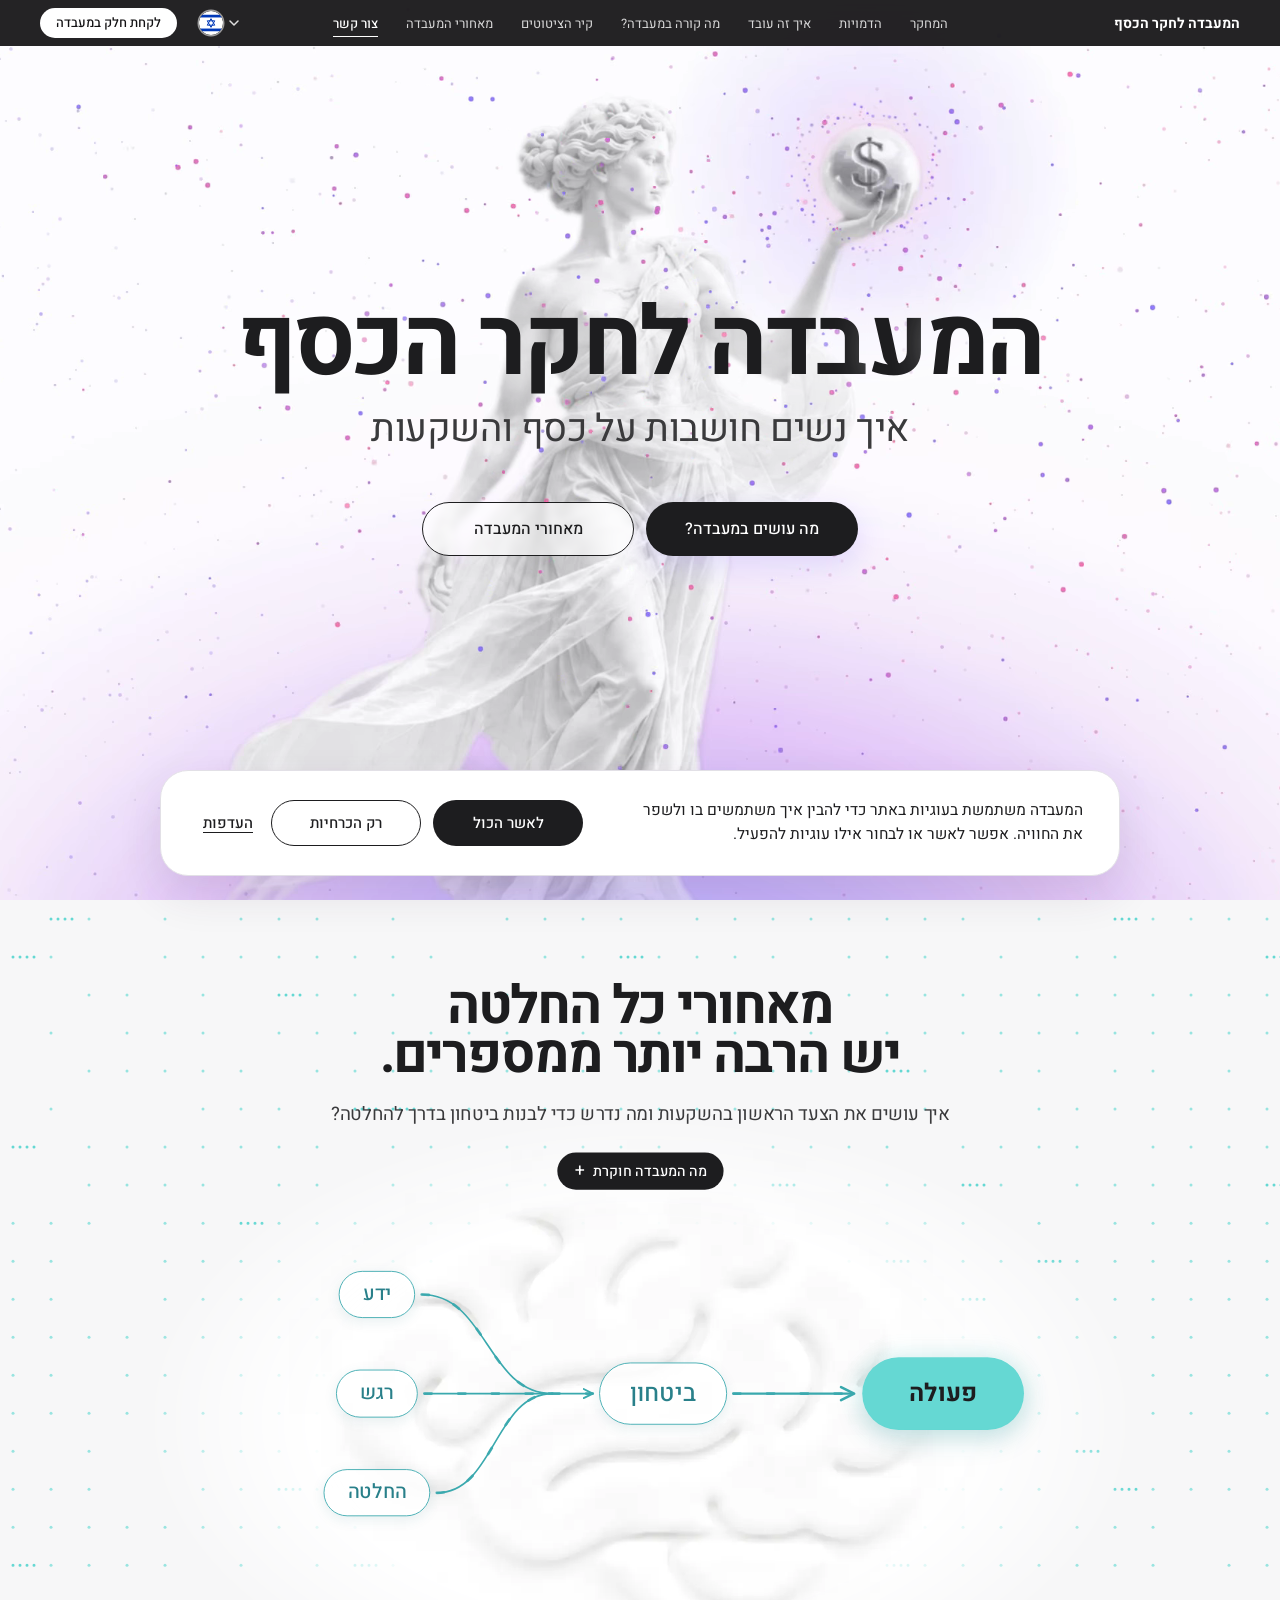
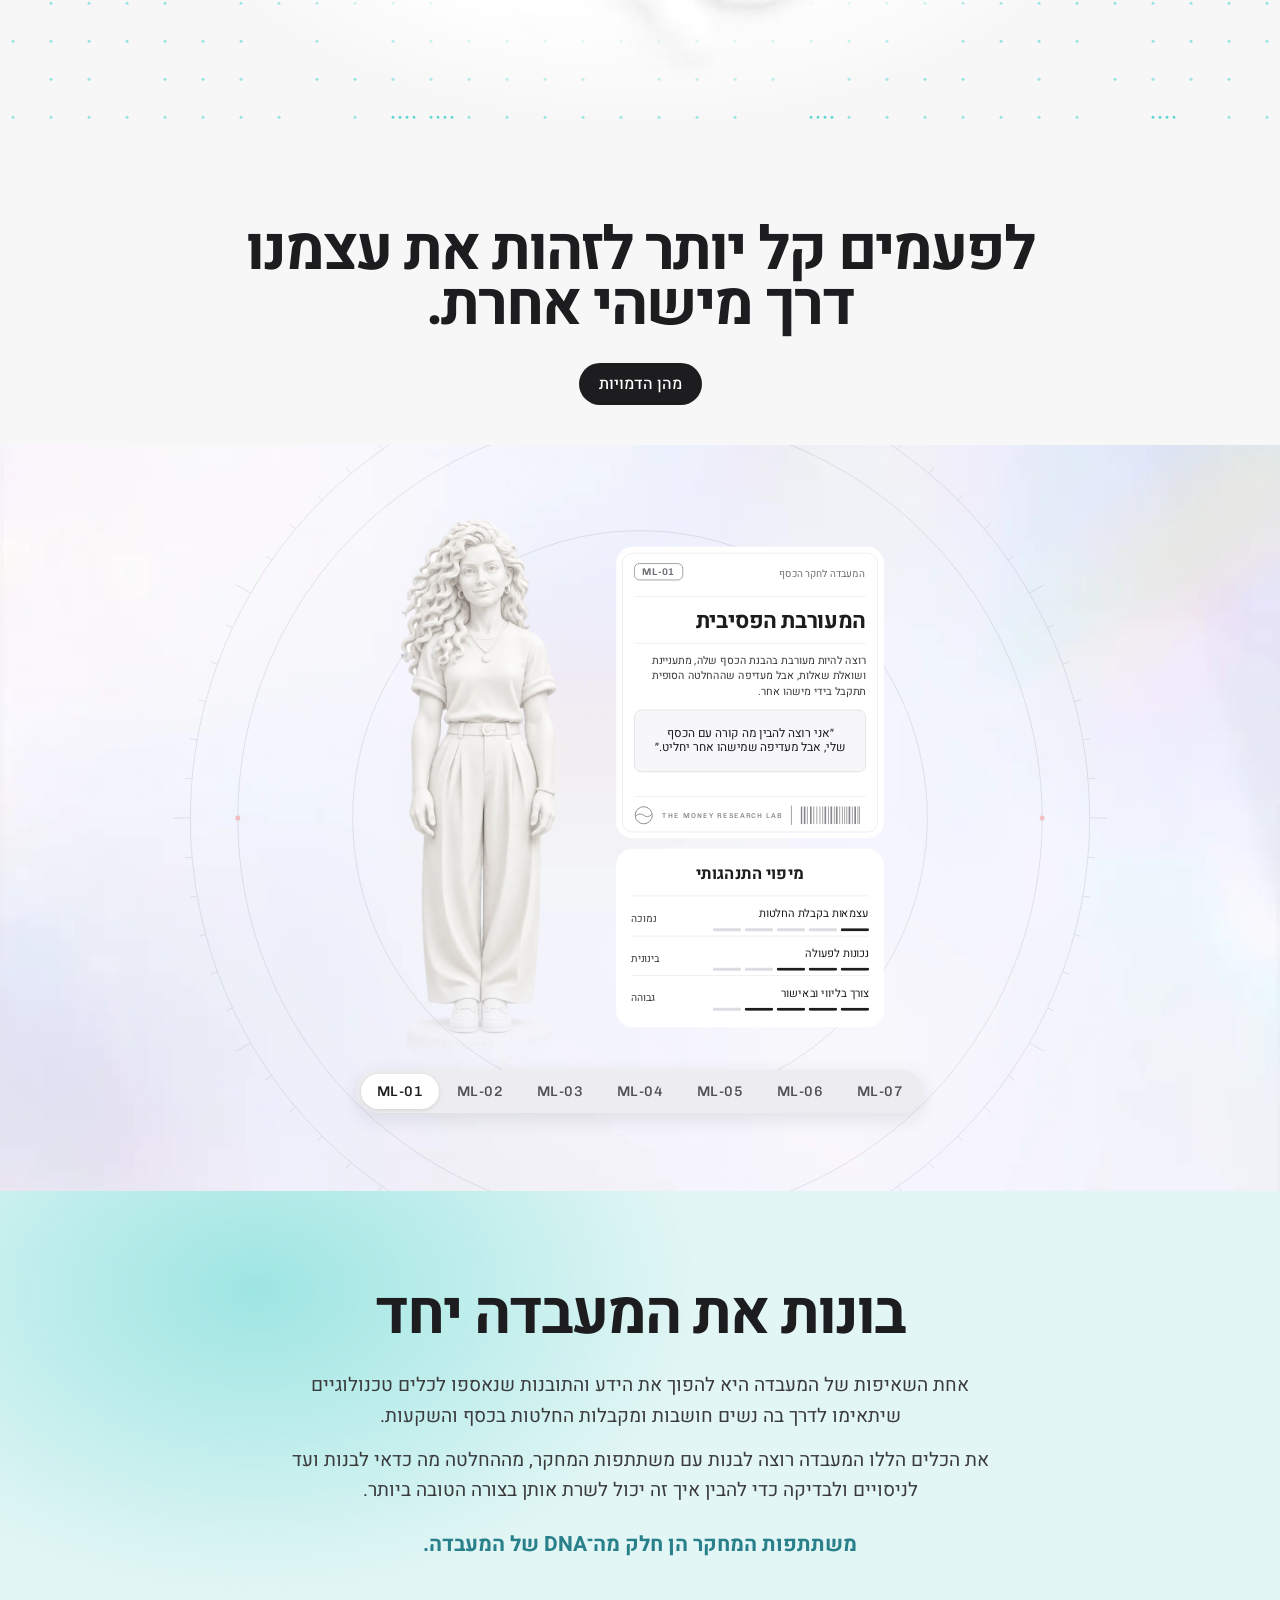
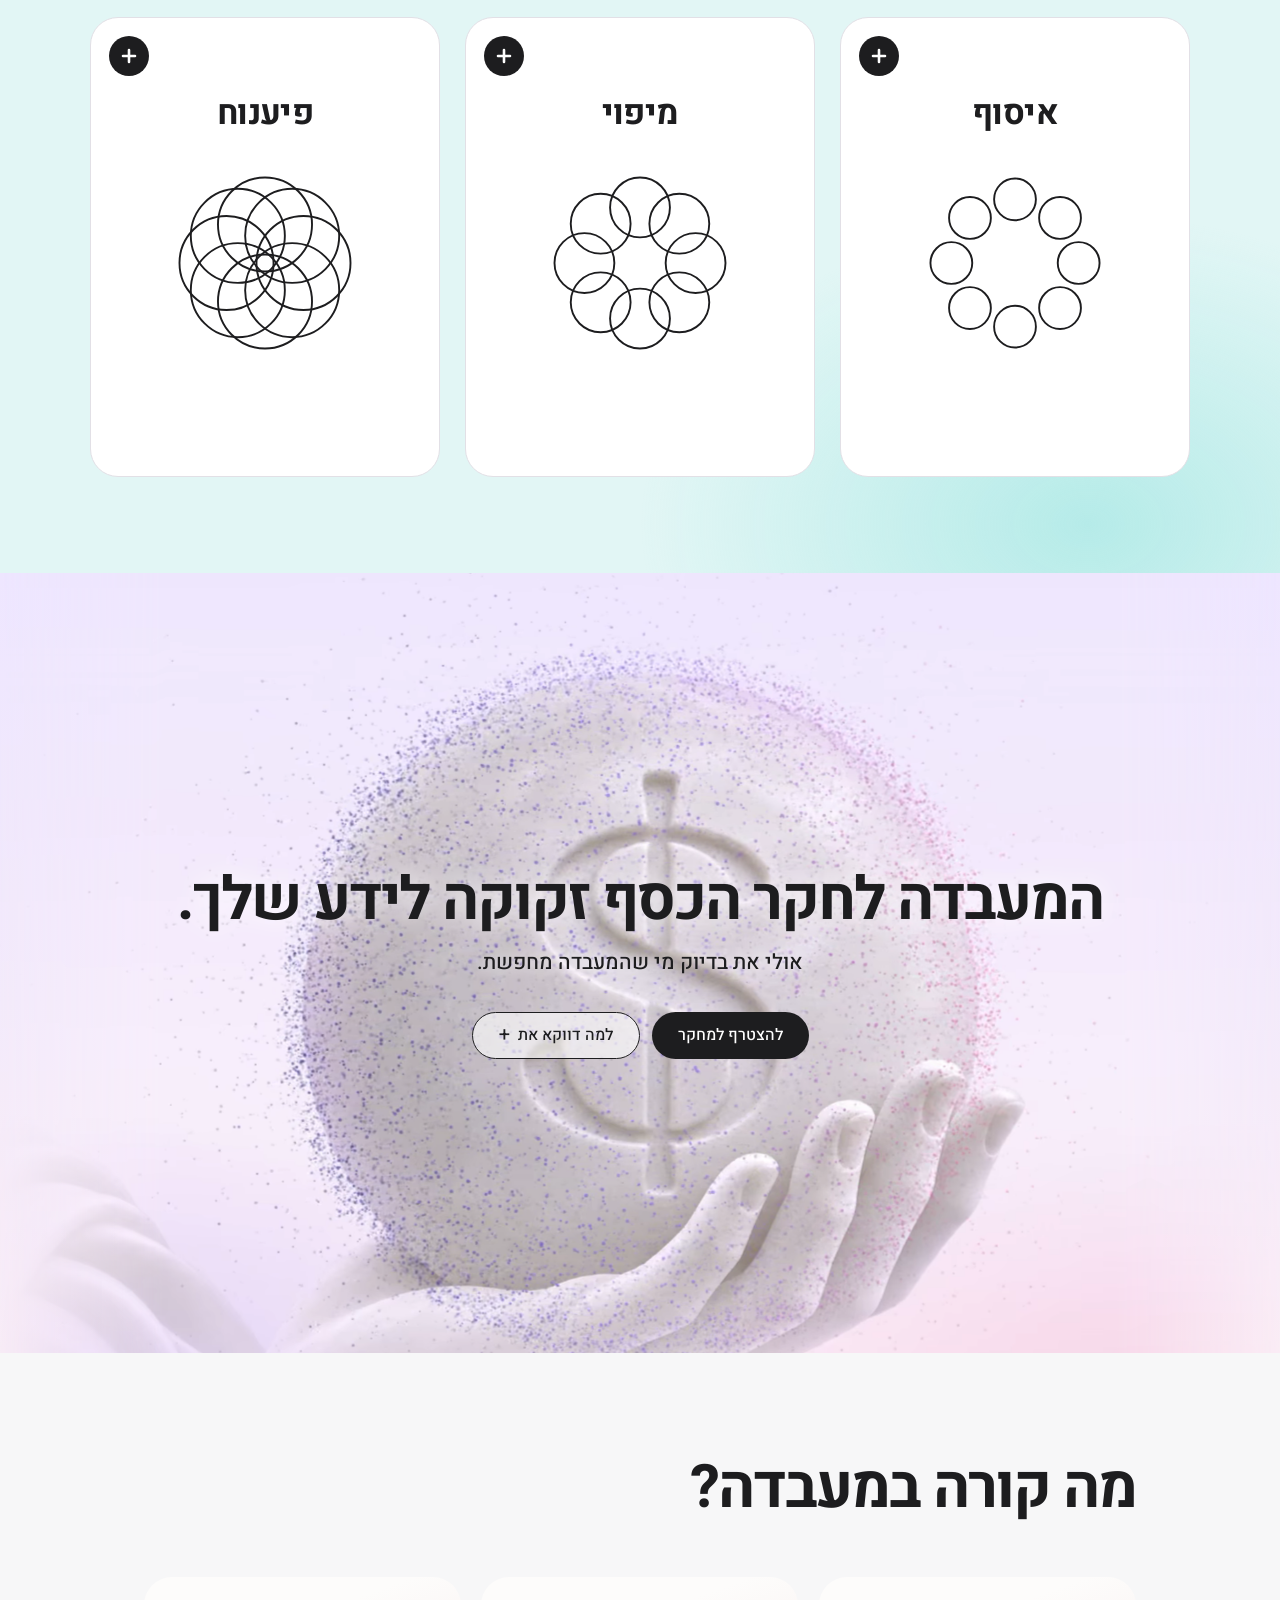
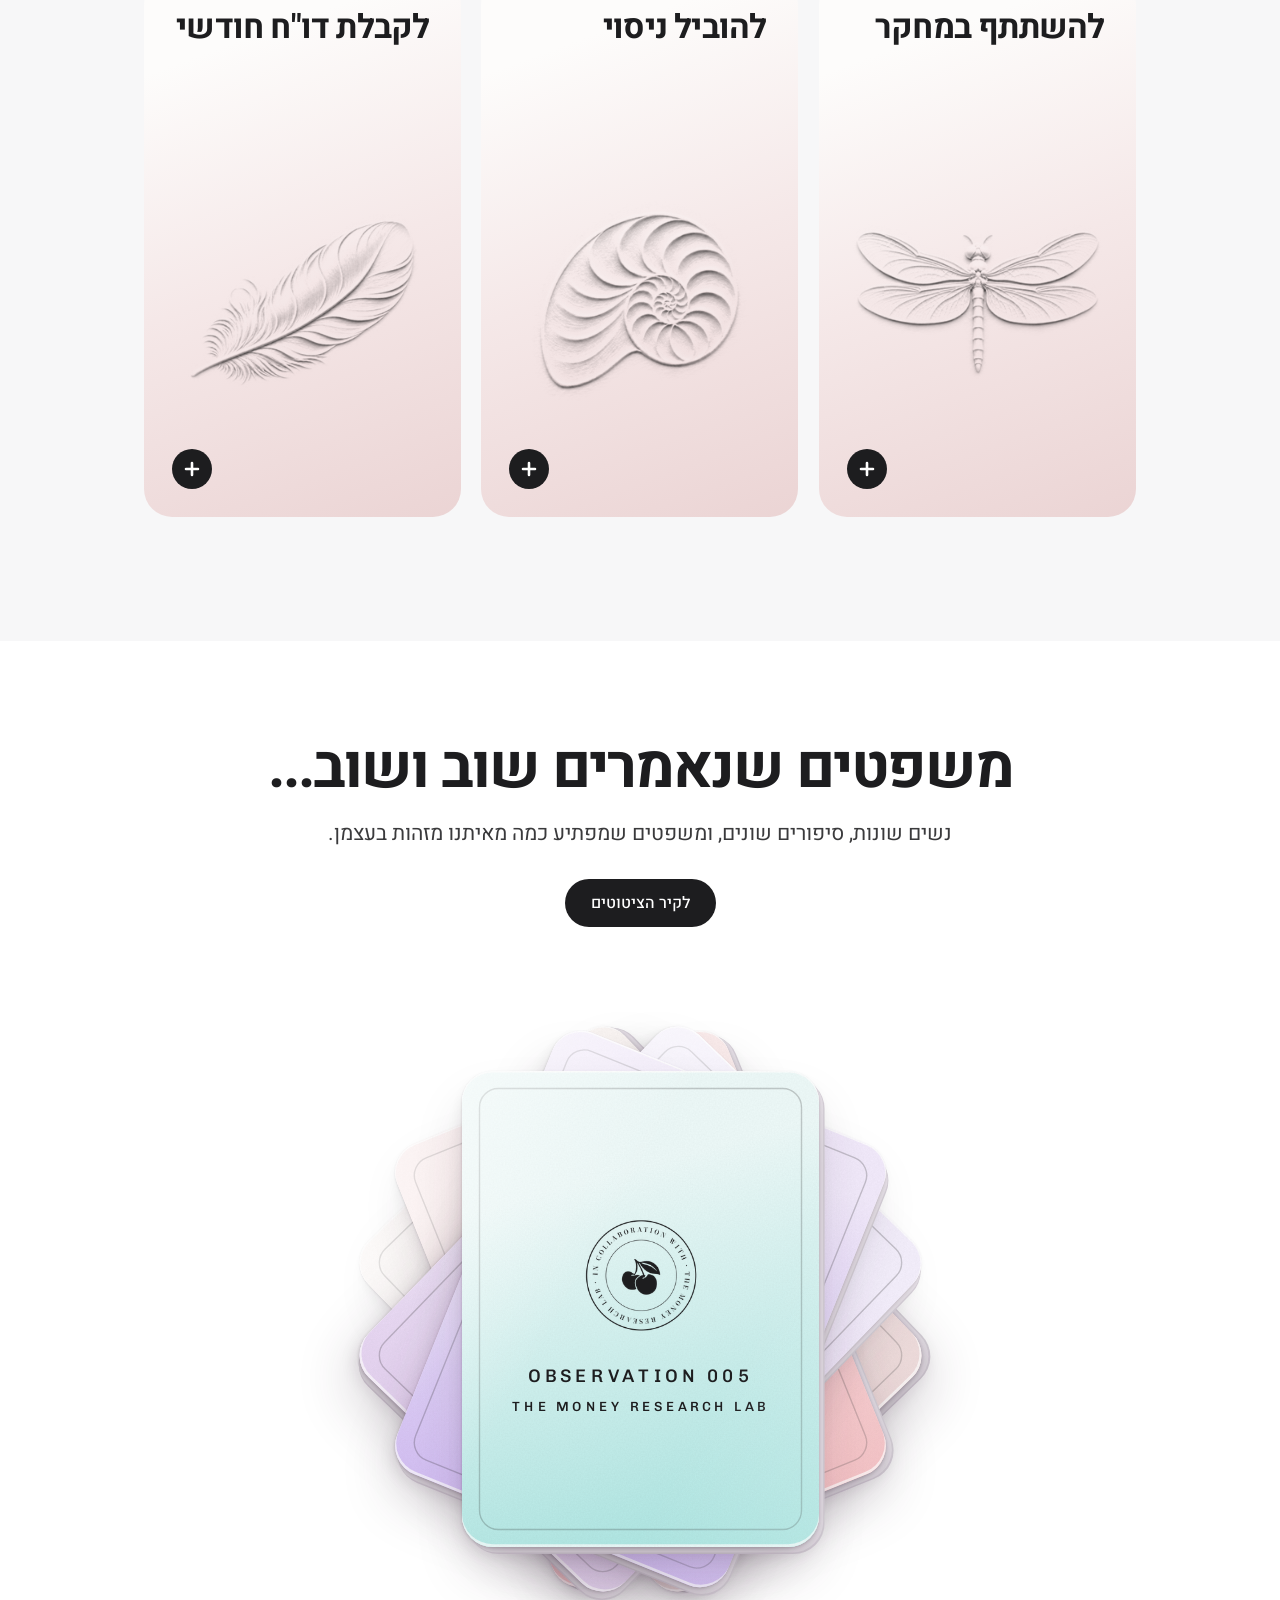
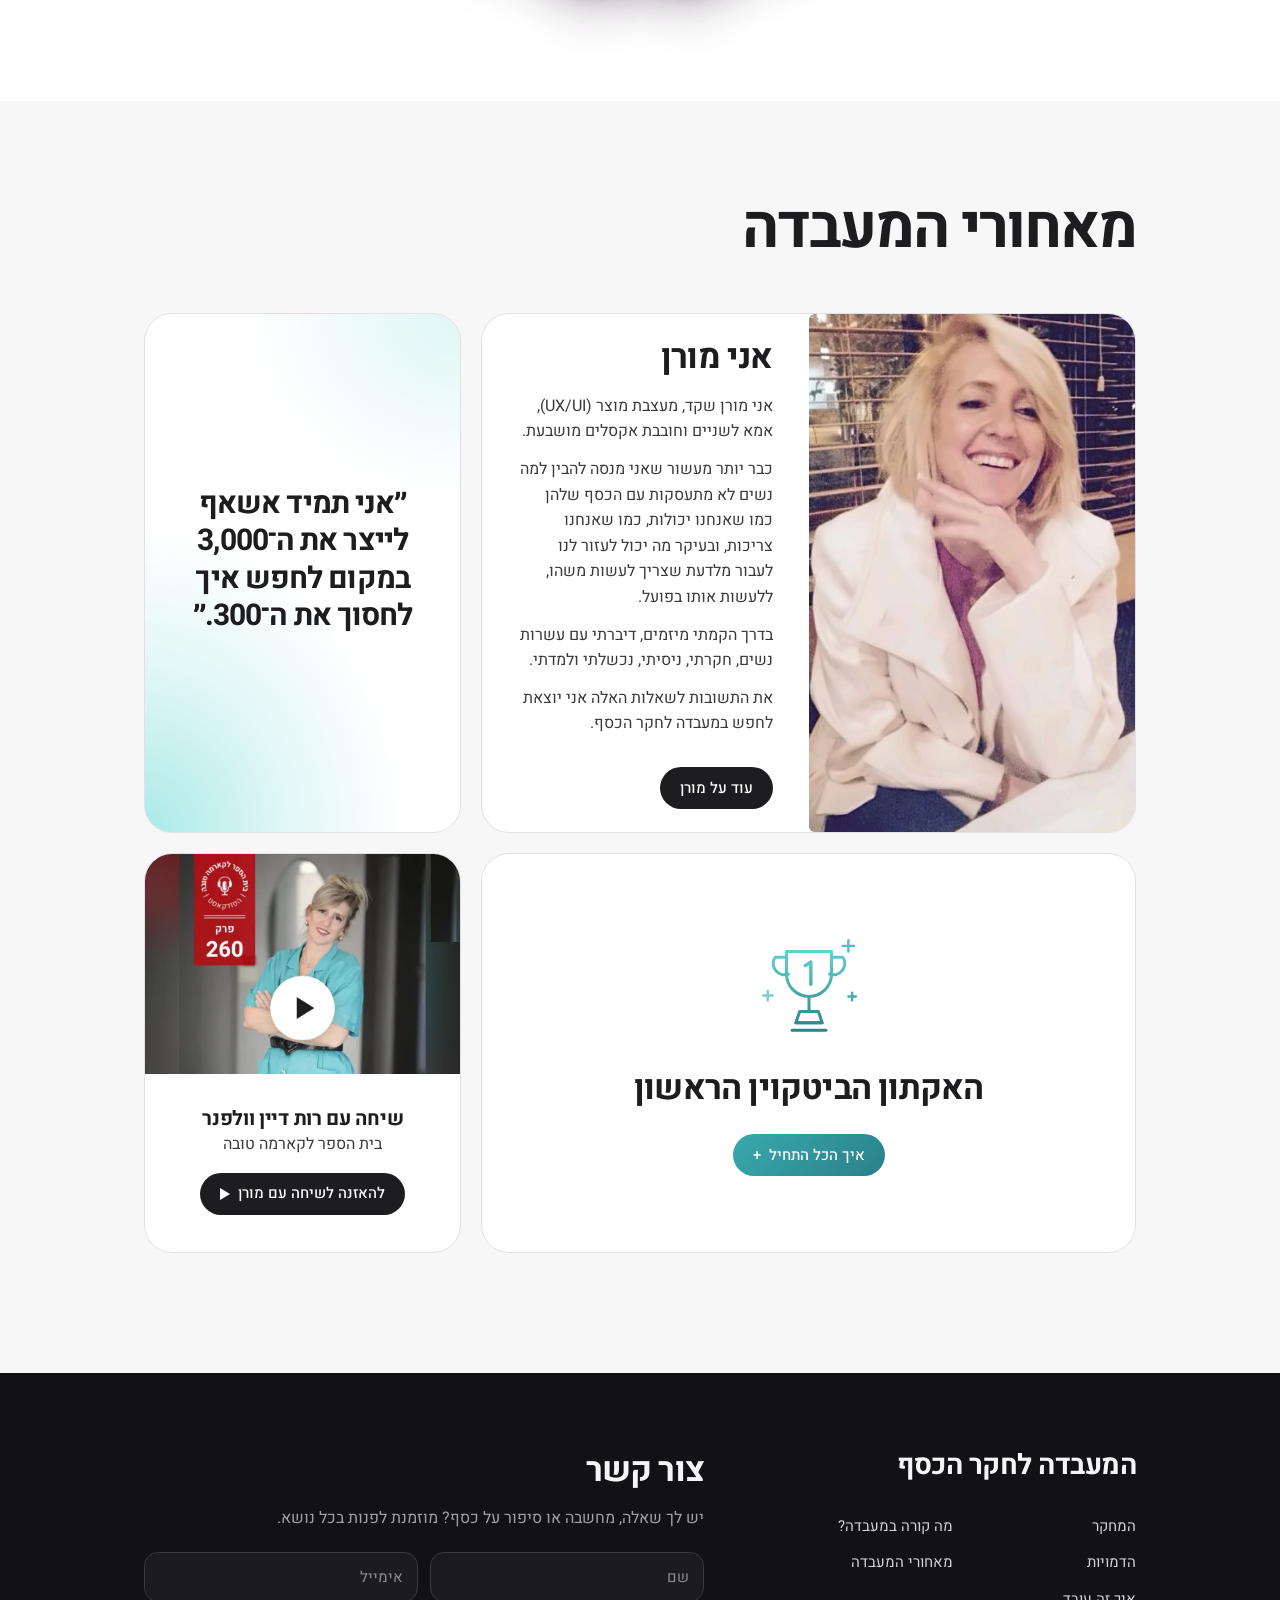
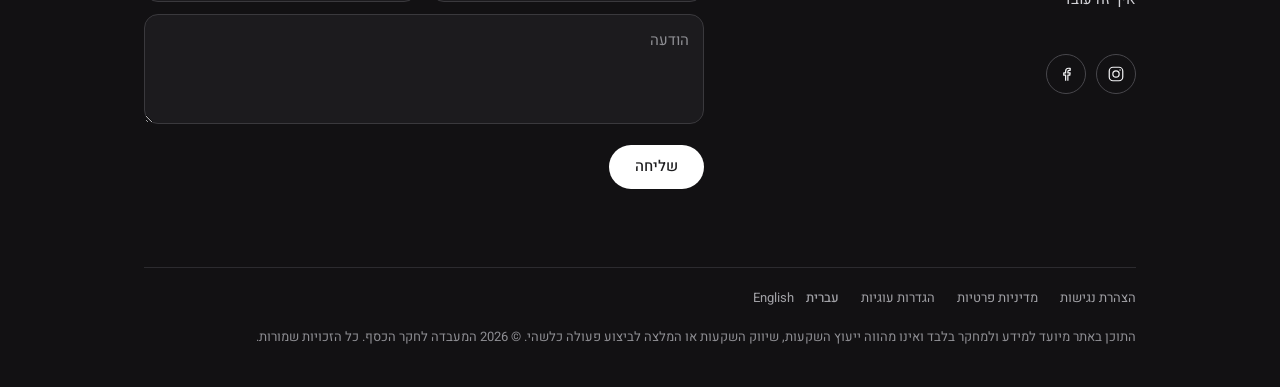
==== commit d162c9fd: "Add files via upload" ====
--- a/index.html
+++ b/index.html
@@ -32,7 +32,7 @@
 <link rel="apple-touch-icon" href="/assets/img/favicon-180.png">
 <link rel="preload" href="/assets/fonts/heebo-hebrew-700-normal.woff2" as="font" type="font/woff2" crossorigin>
 <link rel="preload" href="/assets/fonts/heebo-hebrew-400-normal.woff2" as="font" type="font/woff2" crossorigin>
-<link rel="stylesheet" href="/assets/css/site.css?v=d8a0ea41">
+<link rel="stylesheet" href="/assets/css/site.css?v=d1054019">
 <link rel="preload" as="image" href="/assets/img/hero-desktop-poster.webp" media="(min-width:900px)" fetchpriority="high">
 <link rel="preload" as="image" href="/assets/img/hero-mobile-poster.webp" media="(max-width:899px)" fetchpriority="high">
 <script type="application/ld+json">{"@context": "https://schema.org", "@graph": [{"@type": "Organization", "@id": "https://cherrixlabs.com/#org", "name": "המעבדה לחקר הכסף", "alternateName": "The Money Research Lab", "url": "https://cherrixlabs.com/", "logo": "https://cherrixlabs.com/assets/img/favicon-512.png", "founder": {"@type": "Person", "name": "מורן שקד"}, "sameAs": ["https://www.instagram.com/missm_moneylab", "https://www.facebook.com/moranshak"]}, {"@type": "WebSite", "@id": "https://cherrixlabs.com/#site", "url": "https://cherrixlabs.com/", "name": "המעבדה לחקר הכסף", "inLanguage": "he", "publisher": {"@id": "https://cherrixlabs.com/#org"}}]}</script>
@@ -42,15 +42,15 @@
 <header class="site-header on-dark">
  <div class="in">
   <a class="logo" href="/">המעבדה לחקר הכסף</a>
-  <nav aria-label="ניווט ראשי"><ul class="nav-links"><li><a href="/#story">המחקר</a></li><li><a href="/#personas">הדמויות</a></li><li><a href="/#process">איך זה עובד</a></li><li><a href="/#lab-now">מה קורה במעבדה?</a></li><li><a href="/quotes/">קיר הציטוטים</a></li><li><a href="/#founder">מאחורי המעבדה</a></li><li><a href="/#contact">צור קשר</a></li></ul><span class="lsw"><a href="/" lang="he" hreflang="he" data-lang="he" aria-current="true">עברית</a><a href="/en/" lang="en" hreflang="en" data-lang="en">English</a></span></nav>
-  <a class="nav-cta" href="/#research" data-dlglink="dlg-research" data-ev="research_open_header">לקחת חלק במעבדה</a>
+  <nav aria-label="ניווט ראשי"><ul class="nav-links"><li><a href="/#story">המחקר</a></li><li><a href="/#personas">הדמויות</a></li><li><a href="/#process">איך זה עובד</a></li><li><a href="/#lab-now">מה קורה במעבדה?</a></li><li><a href="/quotes/">קיר הציטוטים</a></li><li><a href="/#founder">מאחורי המעבדה</a></li><li><a href="/#contact">צור קשר</a></li></ul></nav>
+  <div class="hend"><div class="lsd"><button class="lsd-btn" type="button" aria-haspopup="listbox" aria-expanded="false" aria-controls="lsd-menu" aria-label="שפה: עברית"><img src="/assets/img/flag-he.svg" width="24" height="24" alt=""><svg class="lsd-chev" width="10" height="6" viewBox="0 0 10 6" aria-hidden="true"><path d="M1 1l4 4 4-4" fill="none" stroke="#fff" stroke-width="1.5" stroke-linecap="round" stroke-linejoin="round"/></svg></button><ul class="lsd-menu" id="lsd-menu" role="listbox" aria-label="בחירת שפה"><li role="none"><a role="option" aria-selected="true" tabindex="-1" href="/" hreflang="he" data-lang="he" lang="he"><img src="/assets/img/flag-he.svg" width="20" height="20" alt=""><span>עברית</span><svg class="lsd-check" width="14" height="14" viewBox="0 0 14 14" aria-hidden="true"><path d="M2.5 7.3l2.9 2.9 6.1-6.4" fill="none" stroke="#121113" stroke-width="1.7" stroke-linecap="round" stroke-linejoin="round"/></svg></a></li><li role="none"><a role="option" aria-selected="false" tabindex="-1" href="/en/" hreflang="en" data-lang="en" lang="en"><img src="/assets/img/flag-en.svg" width="20" height="20" alt=""><span>English</span></a></li></ul></div><a class="nav-cta" href="/#research" data-dlglink="dlg-research" data-ev="research_open_header">לקחת חלק במעבדה</a></div>
   <button class="menu-btn" type="button" aria-expanded="false" aria-controls="mmenu" aria-label="פתיחת תפריט">
    <svg width="22" height="18" viewBox="0 0 22 18" aria-hidden="true"><path class="l1" d="M1 5h20" stroke="#fff" stroke-width="1.7" stroke-linecap="round"/><path class="l2" d="M1 13h13" stroke="#fff" stroke-width="1.7" stroke-linecap="round"/></svg>
   </button>
  </div>
 </header>
 <div class="mmenu on-dark" id="mmenu" aria-label="תפריט" hidden>
- <ul><li><a href="/#story">המחקר</a></li><li><a href="/#personas">הדמויות</a></li><li><a href="/#process">איך זה עובד</a></li><li><a href="/#lab-now">מה קורה במעבדה?</a></li><li><a href="/quotes/">קיר הציטוטים</a></li><li><a href="/#founder">מאחורי המעבדה</a></li><li><a href="/#contact">צור קשר</a></li></ul><span class="lsw"><a href="/" lang="he" hreflang="he" data-lang="he" aria-current="true">עברית</a><a href="/en/" lang="en" hreflang="en" data-lang="en">English</a></span>
+ <ul><li><a href="/#story">המחקר</a></li><li><a href="/#personas">הדמויות</a></li><li><a href="/#process">איך זה עובד</a></li><li><a href="/#lab-now">מה קורה במעבדה?</a></li><li><a href="/quotes/">קיר הציטוטים</a></li><li><a href="/#founder">מאחורי המעבדה</a></li><li><a href="/#contact">צור קשר</a></li></ul>
  <a class="btn" href="/#research" data-dlglink="dlg-research" data-ev="research_open_menu">לקחת חלק במעבדה</a>
 </div>
 <dialog class="pop tabm why one" id="dlg-whylab" aria-labelledby="whylab-h1">
@@ -495,6 +495,6 @@
   <div class="pb"><button class="btn btn-k" type="button" data-ck="save">שמירת הבחירה</button><a class="lk" href="/privacy/#cookies">מה נאסף</a></div>
  </div></div>
 </dialog>
-<script src="/assets/js/site.js?v={d8a0ea41}" defer></script>
+<script src="/assets/js/site.js?v={d1054019}" defer></script>
 </body>
 </html>
--- a/assets/css/site.css
+++ b/assets/css/site.css
@@ -1236,7 +1236,33 @@
 .site-header .lsw a:hover,.mmenu .lsw a:hover,.site-header .lsw a[aria-current=true],.mmenu .lsw a[aria-current=true]{color:#fff}
 .lsw a[aria-current=true]{font-weight:500}
 .mmenu .lsw{padding-top:18px}
-/* 27.11 header fit (QA of the English build): the desktop nav shows only the other language; the CTA never wraps */
-.site-header .lsw a[aria-current=true]{display:none}
+/* 27.11 header fit: the CTA never wraps */
 .nav-cta{white-space:nowrap}
-.site-header .lsw a{padding:3px 0;border-bottom:1.5px solid transparent}
+
+/* 28.11 header language switcher (design handoff handoff_lang_switch, LANG_SWITCH_SPEC): round flag + chevron, white listbox menu */
+.hend{justify-self:end;display:flex;align-items:center;gap:16px}
+.lsd{position:relative;display:flex;align-items:center}
+.lsd-btn{position:relative;display:inline-flex;align-items:center;gap:6px;direction:ltr;padding:4px 6px;border-radius:999px;background:transparent;color:#fff;border:0;cursor:pointer;transition:background-color .15s ease}
+.lsd-btn::before{content:"";position:absolute;inset:-6px -2px}
+.lsd-btn img{width:24px;height:24px;border-radius:50%;box-shadow:0 0 0 1.5px rgba(255,255,255,.55);display:block}
+.lsd-chev{opacity:.85;transition:transform .2s ease}
+.lsd-btn:hover,.lsd-btn[aria-expanded=true]{background:rgba(255,255,255,.12)}
+.lsd-btn[aria-expanded=true] .lsd-chev{transform:rotate(180deg)}
+.lsd-btn:focus-visible{outline:2px solid #fff;outline-offset:2px}
+.lsd-menu{--lsd-top:44px;position:absolute;top:calc(var(--lsd-top) - (var(--nav-h) - 32px) / 2);inset-inline-start:0;z-index:60;margin:0;list-style:none;min-width:170px;padding:6px;background:#fff;border-radius:16px;box-shadow:0 12px 32px rgba(0,0,0,.22);opacity:0;visibility:hidden;transform:translateY(-4px);transition:opacity .18s ease,transform .18s ease,visibility 0s linear .18s}
+.lsd-menu.open{opacity:1;visibility:visible;transform:none;transition-delay:0s}
+.lsd-menu a{display:flex;align-items:center;gap:10px;padding:9px 12px;border-radius:10px;color:#121113;text-decoration:none;font-size:15px;line-height:1.3;font-family:Heebo,Arial,sans-serif;white-space:nowrap}
+.lsd-menu a[lang=en]{font-family:Chivo,Arial,sans-serif;font-size:14px}
+.lsd-menu img{width:20px;height:20px;border-radius:50%;box-shadow:0 0 0 1px rgba(0,0,0,.12);flex:none}
+.lsd-menu a[aria-selected=true]{background:#F2F2F5;font-weight:500}
+.lsd-menu a[aria-selected=false]:hover{background:#F7F7F8}
+.lsd-menu a:focus-visible{outline:2px solid #121113;outline-offset:-2px}
+.lsd-check{margin-inline-start:auto;flex:none}
+@media (prefers-reduced-motion:reduce){.lsd-menu{transform:none}.lsd-chev{transition:none}}
+@media (max-width:1079px){
+  .site-header .in{grid-template-columns:1fr auto auto;column-gap:6px}
+  .hend{display:contents}
+  .site-header .lsd{grid-column:2;grid-row:1;position:static}
+  .site-header .menu-btn{grid-column:3;grid-row:1}
+  .lsd-menu{--lsd-top:46px;top:var(--lsd-top);inset-inline-start:auto;inset-inline-end:16px}
+}
